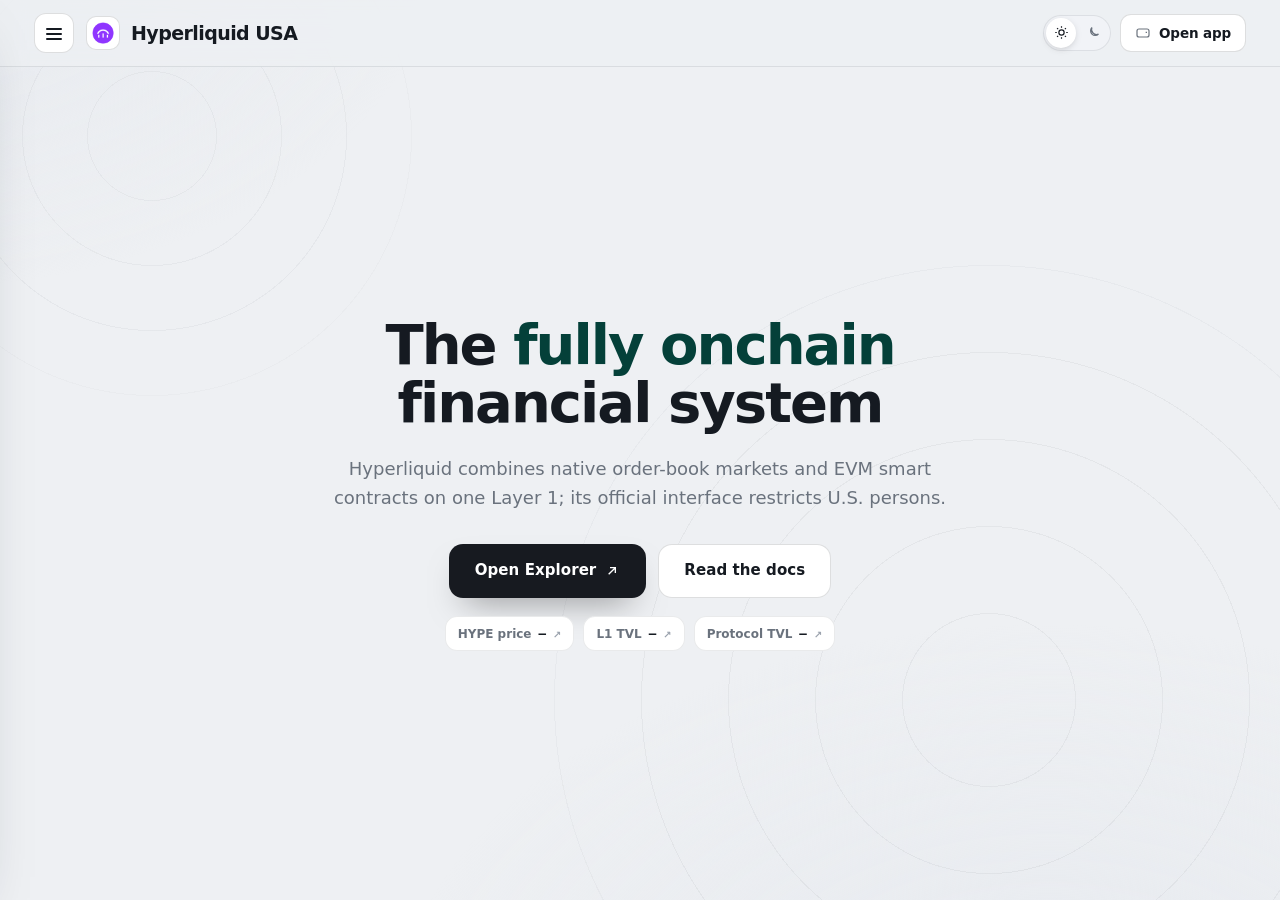
==== index.html @ db7c58e7 "Update" ====
<!doctype html>
<html lang="en">
<head>
  <meta charset="utf-8">
  <meta name="viewport" content="width=device-width, initial-scale=1">
  <title>Hyperliquid USA — The fully onchain financial system</title>
  <meta name="description" content="Hyperliquid USA refers to U.S.-focused information about Hyperliquid, a Layer 1 blockchain whose official interface restricts U.S. persons under its t">
  <meta name="robots" content="index,follow,max-snippet:-1,max-image-preview:large,max-video-preview:-1">
  <meta name="theme-color" content="#eef0f3">
  <link rel="canonical" href="https://hyperliquid-usa.github.io/">
  <link rel="icon" type="image/png" href="favicon.png">
  <link rel="prefetch" href="dashboard/index.html">
  <link rel="preconnect" href="https://defillama.com/" crossorigin>
  <link rel="preconnect" href="https://coins.llama.fi" crossorigin>
  <meta property="og:type" content="website"><meta property="og:url" content="https://hyperliquid-usa.github.io/">
  <meta property="og:title" content="Hyperliquid USA — The fully onchain financial system">
  <meta property="og:description" content="Hyperliquid USA refers to U.S.-focused information about Hyperliquid, a Layer 1 blockchain whose official interface restricts U.S. persons under its t">
  <meta property="og:site_name" content="Hyperliquid USA dashboard"><meta property="og:image" content="https://hyperliquid-usa.github.io/og-cover.png">
  <meta name="twitter:card" content="summary_large_image"><meta name="twitter:title" content="Hyperliquid USA — The fully onchain financial system"><meta name="twitter:description" content="Hyperliquid USA refers to U.S.-focused information about Hyperliquid, a Layer 1 blockchain whose official interface restricts U.S. persons under its t"><meta name="twitter:image" content="https://hyperliquid-usa.github.io/og-cover.png">
  <script type="application/ld+json">
  {
    "@context":"https://schema.org",
    "@graph":[
      {"@type":"WebSite","@id":"https://hyperliquid-usa.github.io/#website","url":"https://hyperliquid-usa.github.io/","name":"Hyperliquid USA dashboard","inLanguage":"en-US"},
      {"@type":"Thing","@id":"https://hyperliquid-usa.github.io/#brand","name":"Hyperliquid USA",
       "description":"Hyperliquid USA refers to U.S.-focused information about Hyperliquid, a Layer 1 blockchain whose official interface restricts U.S. persons under its terms.",
       "sameAs":["https://hyperfoundation.org/", "https://hyperliquid.gitbook.io/hyperliquid-docs", "https://github.com/hyperliquid-dex", "https://x.com/HyperliquidX"]},
      {"@type":"WebPage","@id":"https://hyperliquid-usa.github.io/#webpage","url":"https://hyperliquid-usa.github.io/","name":"Hyperliquid USA \u2014 The fully onchain financial system","description":"Hyperliquid USA refers to U.S.-focused information about Hyperliquid, a Layer 1 blockchain whose official interface restricts U.S. persons under its t","isPartOf":{"@id":"https://hyperliquid-usa.github.io/#website"},"about":{"@id":"https://hyperliquid-usa.github.io/#brand"},"mainEntity":{"@id":"https://hyperliquid-usa.github.io/#brand"},"inLanguage":"en-US","mentions":[{"@type":"Thing","name":"HyperCore","sameAs":"https://hyperliquid.gitbook.io/hyperliquid-docs/hypercore"},{"@type":"Thing","name":"HyperEVM","sameAs":"https://hyperliquid.gitbook.io/hyperliquid-docs/hyperevm"}]},
      {"@type":"ItemList","@id":"https://hyperliquid-usa.github.io/#resources","name":"Hyperliquid USA \u2014 resources & references","itemListElement":[{"@type":"ListItem","position":1,"name":"Hyper Foundation","url":"https://hyperfoundation.org/"},{"@type":"ListItem","position":2,"name":"About Hyperliquid","url":"https://hyperliquid.gitbook.io/hyperliquid-docs"},{"@type":"ListItem","position":3,"name":"HyperCore","url":"https://hyperliquid.gitbook.io/hyperliquid-docs/hypercore"},{"@type":"ListItem","position":4,"name":"HyperEVM","url":"https://hyperliquid.gitbook.io/hyperliquid-docs/hyperevm"},{"@type":"ListItem","position":5,"name":"Network Explorer","url":"https://app.hyperliquid.xyz/explorer"},{"@type":"ListItem","position":6,"name":"Hyperliquid L1 TVL","url":"https://defillama.com/chain/hyperliquid-l1"},{"@type":"ListItem","position":7,"name":"Protocol Metrics","url":"https://defillama.com/protocol/hyperliquid"},{"@type":"ListItem","position":8,"name":"HYPE Market Data","url":"https://coinmarketcap.com/currencies/hyperliquid/"},{"@type":"ListItem","position":9,"name":"Onboarding","url":"https://hyperliquid.gitbook.io/hyperliquid-docs/onboarding"},{"@type":"ListItem","position":10,"name":"Order Book","url":"https://hyperliquid.gitbook.io/hyperliquid-docs/trading/order-book"},{"@type":"ListItem","position":11,"name":"Bridge Architecture","url":"https://hyperliquid.gitbook.io/hyperliquid-docs/hypercore/bridge"},{"@type":"ListItem","position":12,"name":"Python SDK","url":"https://github.com/hyperliquid-dex/hyperliquid-python-sdk"},{"@type":"ListItem","position":13,"name":"Interface Terms","url":"https://app.hyperliquid.xyz/terms"},{"@type":"ListItem","position":14,"name":"Protocol Risks","url":"https://hyperliquid.gitbook.io/hyperliquid-docs/risks"},{"@type":"ListItem","position":15,"name":"Security Audits","url":"https://hyperliquid.gitbook.io/hyperliquid-docs/audits"},{"@type":"ListItem","position":16,"name":"Bug Bounty","url":"https://hyperliquid.gitbook.io/hyperliquid-docs/bug-bounty-program"}]}
    ]
  }
  </script>
  <style>
:root{
  --bg:#eef0f3; --bg-2:#e7eaef; --panel:#ffffff; --field:#f1f3f7; --field-2:#e9edf2;
  --ink:#151a21; --text:#414954; --muted:#6a727d; --faint:#9aa2ad;
  --line:rgba(20,26,33,.09); --line-2:rgba(20,26,33,.14);
  --accent:#0F9D8C; --accent-ink:#044039; --accent-soft:rgba(15,157,140,0.13); --accent-glow:rgba(15,157,140,0.3);
  --cta:#171a20; --cta-hover:#0a0c10; --cta-ink:#ffffff;
  --shadow-card:0 1px 0 rgba(20,26,33,.02), 0 40px 80px -42px rgba(24,32,48,.40), 0 14px 30px -22px rgba(24,32,48,.24);
  --shadow-pop:0 24px 60px -26px rgba(24,32,48,.38), 0 8px 20px -12px rgba(24,32,48,.22);
  --mono: ui-monospace, "SF Mono", SFMono-Regular, Menlo, Consolas, monospace;
  --font: Inter, ui-sans-serif, system-ui, -apple-system, "Segoe UI", Roboto, sans-serif;
  --ease: cubic-bezier(0.22, 0.7, 0.24, 1);
  color-scheme: light;
}
html[data-theme="dark"]{
  --bg:#0b0e13; --bg-2:#0e131b; --panel:#141a24; --field:#1b2230; --field-2:#232c3d;
  --ink:#e9eef7; --text:#bcc5d6; --muted:#8b95a8; --faint:#606a7e;
  --line:rgba(226,234,250,.10); --line-2:rgba(226,234,250,.18);
  --accent:#52b8ac; --accent-ink:#87cec5; --accent-soft:rgba(82,184,172,0.16); --accent-glow:rgba(82,184,172,0.34);
  --cta:#52b8ac; --cta-hover:#469e93; --cta-ink:#12161c;
  --shadow-card:0 30px 70px -34px rgba(0,0,0,.66), 0 6px 18px -10px rgba(0,0,0,.5);
  --shadow-pop:0 24px 60px -26px rgba(0,0,0,.7);
  color-scheme: dark;
}
*{ box-sizing:border-box; }
html{ height:100%; scroll-behavior:smooth; }
@media (prefers-reduced-motion: reduce){ html{ scroll-behavior:auto; } }
body{ margin:0; min-width:320px; height:100%; overflow:hidden; color:var(--text); background:var(--bg); font-family:var(--font); font-size:15px; line-height:1.55; -webkit-font-smoothing:antialiased; text-rendering:optimizeLegibility; }
a{ color:inherit; text-decoration:none; }
button{ font:inherit; color:inherit; background:none; border:none; cursor:pointer; }
img{ display:block; max-width:100%; }
h1,h2,h3,p{ margin:0; }
a:focus-visible, button:focus-visible, summary:focus-visible{ outline:2px solid var(--accent); outline-offset:3px; border-radius:10px; }
.skip{ position:absolute; left:-999px; }
.skip:focus{ left:12px; top:12px; z-index:120; padding:9px 15px; border-radius:10px; background:var(--cta); color:var(--cta-ink); font-weight:750; }
.bg{ position:fixed; inset:0; z-index:0; pointer-events:none; overflow:hidden; background:
  radial-gradient(1100px 700px at 82% 116%, var(--bg-2), transparent 60%),
  radial-gradient(900px 620px at -6% -8%, var(--bg-2), transparent 58%); }
.bg::before{ content:""; position:absolute; right:-14%; bottom:-30%; width:min(92vw,940px); aspect-ratio:1; border-radius:50%;
  background:repeating-radial-gradient(circle at center, transparent 0 86px, var(--line) 86px 87px); opacity:.5; mask:radial-gradient(circle at center, #000 62%, transparent 72%); }
.bg::after{ content:""; position:absolute; left:-10%; top:-16%; width:min(70vw,560px); aspect-ratio:1; border-radius:50%;
  background:repeating-radial-gradient(circle at center, transparent 0 64px, var(--line) 64px 65px); opacity:.4; mask:radial-gradient(circle at center, #000 60%, transparent 72%); }
.topbar{ position:relative; z-index:70; flex:0 0 auto; display:flex; align-items:center; justify-content:space-between; gap:14px; padding:13px clamp(16px,3.4vw,34px);
  background:color-mix(in srgb, var(--bg) 78%, transparent); backdrop-filter:saturate(140%) blur(12px); -webkit-backdrop-filter:saturate(140%) blur(12px); border-bottom:1px solid var(--line); }
.tb-left{ display:flex; align-items:center; gap:12px; min-width:0; }
.hamb{ display:grid; place-items:center; width:40px; height:40px; flex:0 0 auto; position:relative; border:1px solid var(--line-2); border-radius:12px; background:var(--panel); color:var(--ink); transition:border-color .15s var(--ease); }
.hamb:hover{ border-color:var(--accent); }
.hamb .bar{ position:absolute; left:11px; right:11px; height:2px; border-radius:2px; background:currentColor; transition:transform .24s var(--ease), opacity .18s var(--ease); }
.hamb .bar:nth-child(1){ top:14px; } .hamb .bar:nth-child(2){ top:19px; } .hamb .bar:nth-child(3){ top:24px; }
body.drawer-open .hamb .bar:nth-child(1){ transform:translateY(5px) rotate(45deg); }
body.drawer-open .hamb .bar:nth-child(2){ opacity:0; }
body.drawer-open .hamb .bar:nth-child(3){ transform:translateY(-5px) rotate(-45deg); }
.brand{ display:flex; align-items:center; gap:11px; min-width:0; }
.brand-logo{ width:34px; height:34px; flex:0 0 auto; display:grid; place-items:center; border-radius:10px; background:var(--panel); box-shadow:inset 0 0 0 1px var(--line-2); }
.brand-logo img{ width:22px; height:22px; border-radius:50%; }
.brand-name{ font-size:19px; font-weight:820; letter-spacing:-0.03em; color:var(--ink); line-height:1.1; white-space:nowrap; }
.tb-right{ display:flex; align-items:center; gap:9px; }
.theme-toggle{ display:inline-flex; align-items:center; gap:2px; padding:3px; border-radius:999px; background:var(--field); box-shadow:inset 0 0 0 1px var(--line); }
.theme-toggle button{ display:grid; place-items:center; width:30px; height:30px; border-radius:999px; color:var(--muted); transition:color .15s var(--ease), background-color .15s var(--ease); }
.theme-toggle button svg{ width:15px; height:15px; }
.theme-toggle button[aria-pressed="true"]{ color:var(--ink); background:var(--panel); box-shadow:0 2px 8px -3px rgba(0,0,0,.28); }
.btn-app{ display:inline-flex; align-items:center; gap:8px; padding:9px 15px; border-radius:11px; background:var(--panel); color:var(--ink); font-size:13.5px; font-weight:700; letter-spacing:-0.01em; box-shadow:inset 0 0 0 1px var(--line-2); transition:box-shadow .15s var(--ease), transform .15s var(--ease); white-space:nowrap; }
.btn-app svg{ width:16px; height:16px; color:var(--muted); }
.btn-app:hover{ box-shadow:inset 0 0 0 1px var(--accent); transform:translateY(-1px); }
.btn-app:hover svg{ color:var(--accent-ink); }
.scrim{ position:fixed; inset:0; z-index:80; background:rgba(10,14,17,.42); opacity:0; visibility:hidden; transition:opacity .28s var(--ease), visibility .28s var(--ease); }
body.drawer-open .scrim{ opacity:1; visibility:visible; }
.drawer{ position:fixed; z-index:90; top:0; left:0; height:100dvh; width:300px; max-width:86vw; display:flex; flex-direction:column; padding:16px 14px 16px; background:var(--panel); border-right:1px solid var(--line); box-shadow:var(--shadow-pop);
  transform:translateX(-104%); transition:transform .3s var(--ease); overflow-y:auto; }
body.drawer-open .drawer{ transform:translateX(0); }
.drawer-head{ display:flex; align-items:center; justify-content:space-between; gap:10px; padding:2px 6px 8px; }
.drawer-head .brand-name{ font-size:15px; }
.drawer-close{ display:grid; place-items:center; width:34px; height:34px; border-radius:10px; color:var(--muted); }
.drawer-close:hover{ color:var(--ink); background:var(--field); }
.drawer-close svg{ width:17px; height:17px; }
.nav-label{ margin:15px 12px 6px; font-size:10px; font-weight:750; letter-spacing:0.15em; text-transform:uppercase; color:var(--faint); }
.nav-item{ display:flex; align-items:center; gap:12px; padding:9px 12px; border-radius:10px; color:var(--text); font-size:14px; font-weight:650; transition:color .15s var(--ease), background-color .15s var(--ease); }
.nav-item .ni-ico{ width:18px; height:18px; flex:0 0 auto; color:var(--muted); }
.nav-item.is-active{ color:var(--accent-ink); background:var(--accent-soft); }
.nav-item.is-active .ni-ico{ color:var(--accent-ink); }
.nav-item:hover{ color:var(--ink); background:var(--field); }
.nav-group{ border-radius:10px; }
.nav-group summary{ display:flex; align-items:center; gap:12px; padding:9px 12px; border-radius:10px; color:var(--text); font-size:14px; font-weight:650; cursor:pointer; list-style:none; transition:color .15s var(--ease), background-color .15s var(--ease); }
.nav-group summary::-webkit-details-marker{ display:none; }
.nav-group summary .ni-ico{ width:18px; height:18px; flex:0 0 auto; color:var(--muted); }
.nav-group summary .chev{ width:15px; height:15px; margin-left:auto; color:var(--faint); transition:transform .2s var(--ease); }
.nav-group summary:hover{ color:var(--ink); background:var(--field); }
.nav-group[open] summary{ color:var(--ink); }
.nav-group[open] summary .chev{ transform:rotate(180deg); }
.nav-sub{ display:flex; flex-direction:column; gap:1px; padding:2px 0 8px 42px; }
.nav-sub a{ display:flex; align-items:baseline; gap:7px; padding:6px 10px; border-radius:8px; color:var(--muted); font-size:12.5px; font-weight:550; transition:color .15s var(--ease), background-color .15s var(--ease); }
.nav-sub a small{ color:var(--faint); font-size:10.5px; font-weight:500; }
.nav-sub a:hover{ color:var(--accent-ink); background:var(--field); }
.drawer-foot{ margin-top:auto; padding-top:13px; border-top:1px solid var(--line); }
.disclose{ margin:8px 8px 0; font-size:11px; line-height:1.5; color:var(--muted); }
.disclose strong{ color:var(--text); font-weight:750; }
.fine{ margin:6px 8px 0; font-size:10.5px; line-height:1.45; color:var(--faint); }
.app{ height:100dvh; display:flex; flex-direction:column; overflow:hidden; position:relative; z-index:1; }
.wrap{ flex:1 1 auto; min-height:0; display:grid; place-items:center; overflow:hidden; }
.stage{ width:100%; max-width:560px; max-height:100%; margin-inline:auto; padding:clamp(14px,3vh,36px) clamp(16px,3.4vw,26px); display:flex; flex-direction:column; align-items:center; text-align:center; }
.lead{ margin:0 0 clamp(13px,2.2vh,20px); max-width:24ch; font-size:clamp(19px,2.5vw,27px); line-height:1.16; letter-spacing:-0.025em; font-weight:750; color:var(--ink); }
.lead .hl{ color:var(--accent-ink); }
.hero-chips{ display:flex; flex-wrap:wrap; justify-content:center; gap:9px; margin-top:clamp(13px,2.2vh,18px); }
.hchip{ display:inline-flex; align-items:baseline; gap:7px; padding:8px 13px; border-radius:12px; background:var(--panel); box-shadow:inset 0 0 0 1px var(--line); font-size:12px; font-weight:600; color:var(--muted); transition:box-shadow .15s var(--ease), color .15s var(--ease); }
.hchip b{ color:var(--ink); font-family:var(--mono); font-size:12.5px; font-weight:650; font-variant-numeric:tabular-nums; }
.hchip .ext{ color:var(--faint); font-size:10px; }
a.hchip:hover{ box-shadow:inset 0 0 0 1px var(--accent); color:var(--text); }
a.hchip:hover .ext{ color:var(--accent-ink); }
.swap-card{ position:relative; width:min(480px,100%); border-radius:28px; background:var(--panel); padding:clamp(20px,4vw,30px); text-align:left; box-shadow:var(--shadow-card); }
.card-head{ display:flex; align-items:center; justify-content:space-between; margin:2px 4px 17px; }
.card-title{ font-size:15px; font-weight:800; letter-spacing:-0.02em; color:var(--ink); }
.badge{ display:inline-flex; align-items:center; gap:6px; padding:5px 11px; border-radius:999px; color:var(--accent-ink); background:var(--accent-soft); font-size:10px; font-weight:750; letter-spacing:0.07em; text-transform:uppercase; }
.badge i{ width:6px; height:6px; border-radius:50%; background:var(--accent); }
.field{ position:relative; padding:17px 18px 18px; border-radius:19px; background:var(--field); }
.field + .field{ margin-top:6px; }
.field-top{ display:flex; align-items:center; justify-content:space-between; }
.field-label{ font-size:12px; font-weight:600; color:var(--muted); }
.field-bal{ font-size:11px; font-weight:600; color:var(--faint); }
.field-row{ display:flex; align-items:center; justify-content:space-between; gap:12px; margin-top:11px; min-width:0; }
.amount{ min-width:0; }
.amount b{ display:block; font-size:clamp(29px,5vw,38px); font-weight:750; line-height:1; letter-spacing:-0.02em; color:var(--ink); font-variant-numeric:tabular-nums; }
.amount span{ display:block; margin-top:6px; font-size:11px; font-weight:600; color:var(--faint); }
.token-pill{ display:inline-flex; align-items:center; gap:10px; flex:0 0 auto; padding:7px 12px 7px 8px; border-radius:999px; background:var(--panel); box-shadow:0 4px 14px -8px rgba(0,0,0,.4), inset 0 0 0 1px var(--line); transition:box-shadow .15s var(--ease); }
.token-pill:hover{ box-shadow:0 6px 18px -8px rgba(0,0,0,.42), inset 0 0 0 1px var(--line-2); }
.token-pill img{ width:26px; height:26px; flex:0 0 auto; border-radius:50%; }
.token-meta{ display:flex; flex-direction:column; line-height:1.05; min-width:0; }
.token-meta small{ font-size:9.5px; font-weight:600; letter-spacing:0.06em; text-transform:uppercase; color:var(--faint); }
.token-meta b{ font-size:15px; font-weight:800; letter-spacing:-0.01em; color:var(--ink); white-space:nowrap; }
.token-pill .chev{ width:14px; height:14px; flex:0 0 auto; color:var(--faint); }
.reverse{ position:relative; z-index:2; display:grid; place-items:center; width:40px; height:40px; margin:-14px auto; border:4px solid var(--panel); border-radius:13px; background:var(--field-2); color:var(--muted); box-shadow:0 6px 16px -8px rgba(0,0,0,.4); transition:transform .28s var(--ease), color .15s var(--ease), background-color .15s var(--ease); }
.reverse svg{ width:16px; height:16px; }
.reverse:hover{ color:var(--cta-ink); background:var(--accent); transform:rotate(180deg); }
.details-btn{ display:flex; align-items:center; justify-content:center; gap:8px; width:100%; margin-top:12px; padding:12px; border-radius:14px; background:var(--field); color:var(--muted); font-size:12px; font-weight:750; letter-spacing:0.06em; text-transform:uppercase; transition:color .15s var(--ease), background-color .15s var(--ease); }
.details-btn svg{ width:14px; height:14px; transition:transform .2s var(--ease); }
.details-btn:hover{ color:var(--ink); }
.details-btn[aria-expanded="true"] svg{ transform:rotate(180deg); }
.details{ overflow:hidden; max-height:0; opacity:0; transition:max-height .3s var(--ease), opacity .22s var(--ease), margin .3s var(--ease); }
.details.open{ max-height:280px; opacity:1; margin-top:6px; }
.d-row{ display:flex; align-items:center; justify-content:space-between; gap:12px; padding:11px 8px; border-bottom:1px solid var(--line); }
.d-row:last-child{ border-bottom:0; }
.d-row span{ font-size:12.5px; font-weight:600; color:var(--muted); }
.d-row b{ font-size:12.5px; font-weight:700; color:var(--text); }
.d-row b.ok{ color:var(--accent-ink); }
.d-row b.mono{ font-family:var(--mono); font-size:11px; }
.cta{ display:flex; align-items:center; justify-content:center; gap:8px; margin-top:12px; padding:16px; border-radius:16px; background:var(--cta); color:var(--cta-ink); font-size:15px; font-weight:800; letter-spacing:0.03em; text-transform:uppercase; box-shadow:0 16px 34px -16px rgba(0,0,0,.5); transition:background-color .15s var(--ease), transform .15s var(--ease); }
.cta svg{ width:16px; height:16px; }
.cta:hover{ background:var(--cta-hover); transform:translateY(-1px); }
.card-note{ margin:13px 4px 0; font-size:11px; line-height:1.5; color:var(--faint); text-align:center; }
.card-note a{ color:var(--muted); text-decoration:underline; text-decoration-color:var(--line-2); text-underline-offset:2px; }
.card-note a:hover{ color:var(--accent-ink); }
@media (max-width:560px){
  .brand-name{ font-size:16px; } .btn-app span{ display:none; } .btn-app{ padding:9px 11px; }
  .stage{ padding:12px 16px; }
  .lead{ font-size:clamp(18px,5.5vw,24px); margin-bottom:14px; }
  .swap-card{ padding:18px; } .field{ padding:14px 15px 15px; } .amount b{ font-size:29px; }
  .hero-chips{ margin-top:12px; }
}
@media (max-height:700px){ .lead{ font-size:clamp(17px,4.5vw,21px); margin-bottom:10px; } .hero-chips{ display:none; } }
@media (max-height:600px){ .field{ padding:12px 15px 13px; } .amount b{ font-size:26px; } .details-btn{ margin-top:8px; padding:9px; } .cta{ padding:14px; margin-top:8px; } }
@media (prefers-reduced-motion: reduce){ *{ transition:none !important; } }
.stage.is-hero{ max-width:780px; }
.hero{ display:flex; flex-direction:column; align-items:center; text-align:center; }
.hero-h2{ margin:0; max-width:17ch; font-size:clamp(31px,5.8vw,56px); line-height:1.04; letter-spacing:-0.035em; font-weight:830; color:var(--ink); }
.hero-h2 .hl{ color:var(--accent-ink); }
.hero-sub{ margin:clamp(16px,2.8vh,23px) auto 0; max-width:54ch; font-size:clamp(15px,1.65vw,18px); line-height:1.58; color:var(--muted); font-weight:450; }
.hero-cta{ display:flex; flex-wrap:wrap; align-items:center; justify-content:center; gap:12px; margin-top:clamp(22px,3.6vh,32px); }
.hero-cta .cta{ margin-top:0; text-transform:none; letter-spacing:0.005em; padding:15px 26px; font-size:15px; border-radius:14px; }
.hero-cta .cta-ghost{ background:var(--panel); color:var(--ink); box-shadow:inset 0 0 0 1px var(--line-2); }
.hero-cta .cta-ghost:hover{ background:var(--field); box-shadow:inset 0 0 0 1px var(--accent); transform:translateY(-1px); }
@media (max-width:560px){ .hero-cta{ flex-direction:column; width:100%; max-width:340px; } .hero-cta .cta{ width:100%; } }
@media (max-height:640px){ .hero-sub{ font-size:14px; margin-top:12px; } .hero-chips{ display:none; } }
  </style>
  <script>document.documentElement.classList.add('js')</script>
</head>
<body>
  <a class="skip" href="#route-preview">Skip to preview</a>
  <div class="bg" aria-hidden="true"></div>

  <div class="app">
  <header class="topbar">
    <div class="tb-left">
      <button class="hamb" type="button" id="hamb" aria-label="Open navigation" aria-controls="drawer" aria-expanded="false"><span class="bar"></span><span class="bar"></span><span class="bar"></span></button>
      <div class="brand"><span class="brand-logo"><img src="favicon.png" width="22" height="22" alt="Hyperliquid USA logo"></span><h1 class="brand-name">Hyperliquid USA</h1></div>
    </div>
    <div class="tb-right">
      <div class="theme-toggle" role="group" aria-label="Color theme">
        <button type="button" id="theme-light" aria-pressed="true" aria-label="Light theme"><svg viewBox="0 0 24 24" fill="none" stroke="currentColor" stroke-width="1.9" aria-hidden="true"><circle cx="12" cy="12" r="4.2"/><path d="M12 2v2.4M12 19.6V22M2 12h2.4M19.6 12H22M4.9 4.9l1.7 1.7M17.4 17.4l1.7 1.7M19.1 4.9l-1.7 1.7M6.6 17.4l-1.7 1.7"/></svg></button>
        <button type="button" id="theme-dark" aria-pressed="false" aria-label="Dark theme"><svg viewBox="0 0 24 24" fill="none" stroke="currentColor" stroke-width="1.9" aria-hidden="true"><path d="M20 14.5A8 8 0 0 1 9.5 4a6.5 6.5 0 1 0 10.5 10.5z"/></svg></button>
      </div>
      <a class="btn-app" href="dashboard/" target="_blank" rel="noopener noreferrer"><svg viewBox="0 0 24 24" fill="none" stroke="currentColor" stroke-width="1.8" aria-hidden="true"><rect x="3" y="6" width="18" height="12" rx="3"/><path d="M16 11h2"/></svg><span>Open app</span></a>
    </div>
  </header>

  <div class="scrim" id="scrim" tabindex="-1"></div>
  <aside class="drawer" id="drawer" aria-label="Primary" aria-hidden="true">
    <div class="drawer-head">
      <div class="brand"><span class="brand-logo"><img src="favicon.png" width="22" height="22" alt=""></span><span class="brand-name">Hyperliquid USA</span></div>
      <button class="drawer-close" type="button" id="drawer-close" aria-label="Close navigation"><svg viewBox="0 0 24 24" fill="none" stroke="currentColor" stroke-width="2" aria-hidden="true"><path d="M6 6l12 12M18 6L6 18"/></svg></button>
    </div>
    <nav aria-label="Sections">
      <p class="nav-label">Bridge</p>
      <a class="nav-item is-active" href="#route-preview" aria-current="page"><svg class="ni-ico" viewBox="0 0 24 24" fill="none" stroke="currentColor" stroke-width="1.8" aria-hidden="true"><path d="M7 10h11l-3-3M17 14H6l3 3"/></svg>Route preview</a>
      <p class="nav-label">Understand</p>
      <details class="nav-group" open><summary><svg class="ni-ico" viewBox="0 0 24 24" fill="none" stroke="currentColor" stroke-width="1.8" aria-hidden="true"><path d="M4 5h10a3 3 0 0 1 3 3v11a2 2 0 0 0-2-2H4zM20 5h-1a3 3 0 0 0-3 3v11a2 2 0 0 1 2-2h2z"/></svg>Know Hyperliquid<svg class="chev" viewBox="0 0 24 24" fill="none" stroke="currentColor" stroke-width="2" aria-hidden="true"><path d="M6 9l6 6 6-6"/></svg></summary><div class="nav-sub"><a href="https://hyperfoundation.org/" target="_blank" rel="noopener noreferrer">Hyper Foundation <small>Official foundation portal</small></a><a href="https://hyperliquid.gitbook.io/hyperliquid-docs" target="_blank" rel="noopener noreferrer">About Hyperliquid <small>Official protocol overview</small></a><a href="https://hyperliquid.gitbook.io/hyperliquid-docs/hypercore" target="_blank" rel="noopener noreferrer">HyperCore <small>Core order-book engine</small></a><a href="https://hyperliquid.gitbook.io/hyperliquid-docs/hyperevm" target="_blank" rel="noopener noreferrer">HyperEVM <small>EVM smart contract layer</small></a></div></details>
      <p class="nav-label">Markets &amp; data</p>
      <details class="nav-group"><summary><svg class="ni-ico" viewBox="0 0 24 24" fill="none" stroke="currentColor" stroke-width="1.8" aria-hidden="true"><path d="M4 5h10a3 3 0 0 1 3 3v11a2 2 0 0 0-2-2H4zM20 5h-1a3 3 0 0 0-3 3v11a2 2 0 0 1 2-2h2z"/></svg>Track the network<svg class="chev" viewBox="0 0 24 24" fill="none" stroke="currentColor" stroke-width="2" aria-hidden="true"><path d="M6 9l6 6 6-6"/></svg></summary><div class="nav-sub"><a href="https://app.hyperliquid.xyz/explorer" target="_blank" rel="noopener noreferrer">Network Explorer <small>Browse onchain activity</small></a><a href="https://defillama.com/chain/hyperliquid-l1" target="_blank" rel="noopener noreferrer">Hyperliquid L1 TVL <small>Chain TVL and metrics</small></a><a href="https://defillama.com/protocol/hyperliquid" target="_blank" rel="noopener noreferrer">Protocol Metrics <small>Protocol fees and TVL</small></a><a href="https://coinmarketcap.com/currencies/hyperliquid/" target="_blank" rel="noopener noreferrer">HYPE Market Data <small>HYPE price and markets</small></a></div></details>
      <p class="nav-label">Guides</p>
      <details class="nav-group"><summary><svg class="ni-ico" viewBox="0 0 24 24" fill="none" stroke="currentColor" stroke-width="1.8" aria-hidden="true"><path d="M4 5h10a3 3 0 0 1 3 3v11a2 2 0 0 0-2-2H4zM20 5h-1a3 3 0 0 0-3 3v11a2 2 0 0 1 2-2h2z"/></svg>Learn the system<svg class="chev" viewBox="0 0 24 24" fill="none" stroke="currentColor" stroke-width="2" aria-hidden="true"><path d="M6 9l6 6 6-6"/></svg></summary><div class="nav-sub"><a href="https://hyperliquid.gitbook.io/hyperliquid-docs/onboarding" target="_blank" rel="noopener noreferrer">Onboarding <small>Official setup documentation</small></a><a href="https://hyperliquid.gitbook.io/hyperliquid-docs/trading/order-book" target="_blank" rel="noopener noreferrer">Order Book <small>Onchain order-book mechanics</small></a><a href="https://hyperliquid.gitbook.io/hyperliquid-docs/hypercore/bridge" target="_blank" rel="noopener noreferrer">Bridge Architecture <small>Deposit withdrawal architecture</small></a><a href="https://github.com/hyperliquid-dex/hyperliquid-python-sdk" target="_blank" rel="noopener noreferrer">Python SDK <small>Official Python client</small></a></div></details>
      <p class="nav-label">Safety</p>
      <details class="nav-group"><summary><svg class="ni-ico" viewBox="0 0 24 24" fill="none" stroke="currentColor" stroke-width="1.8" aria-hidden="true"><path d="M4 5h10a3 3 0 0 1 3 3v11a2 2 0 0 0-2-2H4zM20 5h-1a3 3 0 0 0-3 3v11a2 2 0 0 1 2-2h2z"/></svg>Verify before acting<svg class="chev" viewBox="0 0 24 24" fill="none" stroke="currentColor" stroke-width="2" aria-hidden="true"><path d="M6 9l6 6 6-6"/></svg></summary><div class="nav-sub"><a href="https://app.hyperliquid.xyz/terms" target="_blank" rel="noopener noreferrer">Interface Terms <small>U.S. access restrictions</small></a><a href="https://hyperliquid.gitbook.io/hyperliquid-docs/risks" target="_blank" rel="noopener noreferrer">Protocol Risks <small>Protocol risk disclosures</small></a><a href="https://hyperliquid.gitbook.io/hyperliquid-docs/audits" target="_blank" rel="noopener noreferrer">Security Audits <small>Published security reviews</small></a><a href="https://hyperliquid.gitbook.io/hyperliquid-docs/bug-bounty-program" target="_blank" rel="noopener noreferrer">Bug Bounty <small>Responsible disclosure program</small></a></div></details>
    </nav>
    <div class="drawer-foot">
      <p class="disclose"><strong>Independent dashboard.</strong> Not affiliated with any protocol or issuer named here.</p>
      <p class="fine">Live figures come from public third-party sources and change. Educational reference only.</p>
    </div>
  </aside>

  <div class="wrap">
    <main class="stage is-hero">
      <div class="hero" id="app">
        <h2 class="hero-h2">The <span class="hl">fully onchain</span> financial system</h2>
        <p class="hero-sub">Hyperliquid combines native order-book markets and EVM smart contracts on one Layer 1; its official interface restricts U.S. persons.</p>
        <div class="hero-cta">
          <a class="cta cta-primary" href="dashboard/" target="_blank" rel="noopener noreferrer">Open Explorer <svg viewBox="0 0 24 24" fill="none" stroke="currentColor" stroke-width="2" aria-hidden="true"><path d="M7 17L17 7M9 7h8v8"/></svg></a>
          <a class="cta cta-ghost" href="https://hyperliquid.gitbook.io/hyperliquid-docs" target="_blank" rel="noopener noreferrer">Read the docs</a>
        </div>
      </div>
      <div class="hero-chips">
        <a class="hchip" href="https://coinmarketcap.com/currencies/hyperliquid/" target="_blank" rel="noopener noreferrer">HYPE price <b id="sig0">—</b> <span class="ext" aria-hidden="true">↗</span></a>
          <a class="hchip" href="https://defillama.com/chain/hyperliquid-l1" target="_blank" rel="noopener noreferrer">L1 TVL <b id="sig1">—</b> <span class="ext" aria-hidden="true">↗</span></a>
          <a class="hchip" href="https://defillama.com/protocol/hyperliquid" target="_blank" rel="noopener noreferrer">Protocol TVL <b id="sig2">—</b> <span class="ext" aria-hidden="true">↗</span></a>
      </div>
    </main>
  </div>
  </div>

  <script>
  (function(){
    "use strict";
    var $=function(id){ return document.getElementById(id); };
    var root=document.documentElement, tl=$("theme-light"), td=$("theme-dark");
    function applyTheme(t){ if(t==="dark"){ root.setAttribute("data-theme","dark"); } else { root.removeAttribute("data-theme"); } if(tl) tl.setAttribute("aria-pressed", String(t!=="dark")); if(td) td.setAttribute("aria-pressed", String(t==="dark")); }
    var saved=null; try{ saved=localStorage.getItem("hyperliqui-theme"); }catch(e){}
    if(saved) applyTheme(saved);
    function setTheme(t){ applyTheme(t); try{ localStorage.setItem("hyperliqui-theme", t); }catch(e){} }
    if(tl) tl.addEventListener("click", function(){ setTheme("light"); });
    if(td) td.addEventListener("click", function(){ setTheme("dark"); });
    var body=document.body, hamb=$("hamb"), scrim=$("scrim"), drawer=$("drawer"), dclose=$("drawer-close");
    function openD(){ body.classList.add("drawer-open"); hamb.setAttribute("aria-expanded","true"); drawer.setAttribute("aria-hidden","false"); }
    function closeD(){ body.classList.remove("drawer-open"); hamb.setAttribute("aria-expanded","false"); drawer.setAttribute("aria-hidden","true"); }
    if(hamb) hamb.addEventListener("click", function(){ body.classList.contains("drawer-open")?closeD():openD(); });
    if(scrim) scrim.addEventListener("click", closeD);
    if(dclose) dclose.addEventListener("click", closeD);
    document.addEventListener("keydown", function(e){ if(e.key==="Escape" && body.classList.contains("drawer-open")) closeD(); });
    if(drawer) drawer.addEventListener("click", function(e){ if(e.target.closest("a")) closeD(); });

    var db=$("details-btn"), dp=$("details");
    if(db&&dp) db.addEventListener("click", function(){ var open=dp.classList.toggle("open"); db.setAttribute("aria-expanded", String(open)); db.firstChild.textContent = open?"Hide details ":"Show details "; });
    function money(n){ if(n>=1e9) return "$"+(n/1e9).toFixed(2)+"B"; if(n>=1e6) return "$"+(n/1e6).toFixed(1)+"M"; if(n>=1e3) return "$"+(n/1e3).toFixed(0)+"K"; return "$"+n.toFixed(0); }
    function gwei(g){ return (g>=0.1?g.toFixed(2):(g>=0.001?g.toFixed(3):Number(g.toPrecision(2)).toString()))+" gwei"; }
    function grab(url,opt){ var c="AbortController" in window ? new AbortController():null, t=c?setTimeout(function(){c.abort();},7000):null; var o=opt||{}; if(c) o.signal=c.signal; return fetch(url,o).then(function(r){ if(!r.ok) throw 0; return r.json(); }).finally(function(){ if(t) clearTimeout(t); }); }
    grab("https://coins.llama.fi/prices/current/coingecko:hyperliquid").then(function(j){ var c=j&&j.coins&&j.coins["coingecko:hyperliquid"], v=c&&Number(c.price); if(isFinite(v)&&v>0) $("sig0").textContent="$"+v.toLocaleString("en-US",{maximumFractionDigits:2}); }).catch(function(){});
    grab("https://api.llama.fi/v2/historicalChainTvl/Hyperliquid%20L1").then(function(a){ if(!a||!a.length) return; var v=Number(a[a.length-1].tvl); if(isFinite(v)&&v>0) $("sig1").textContent=money(v); }).catch(function(){});
    grab("https://api.llama.fi/protocol/hyperliquid").then(function(j){ var a=j&&j.tvl; if(!a||!a.length) return; var last=a[a.length-1], v=Number(last.totalLiquidityUSD!=null?last.totalLiquidityUSD:last.tvl); if(isFinite(v)&&v>0) $("sig2").textContent=money(v); }).catch(function(){});
  })();
  </script>
</body>
</html>
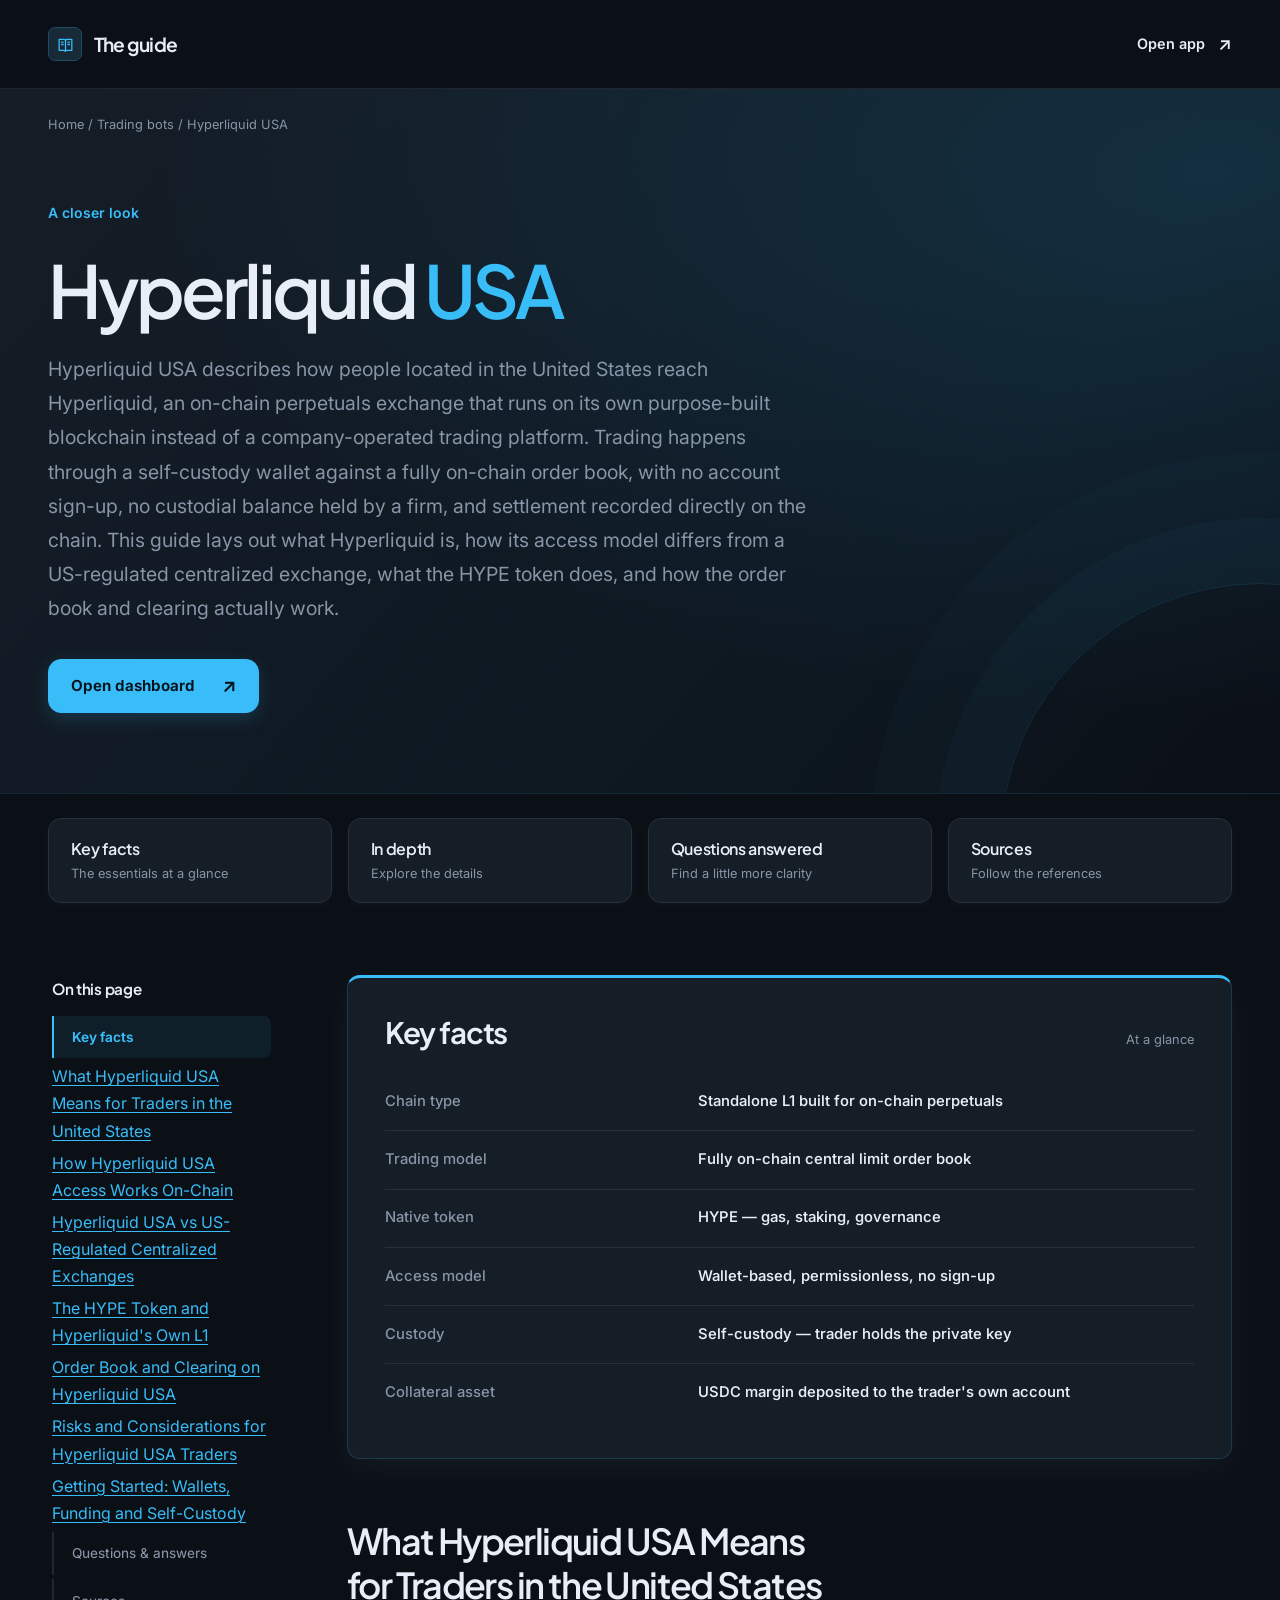
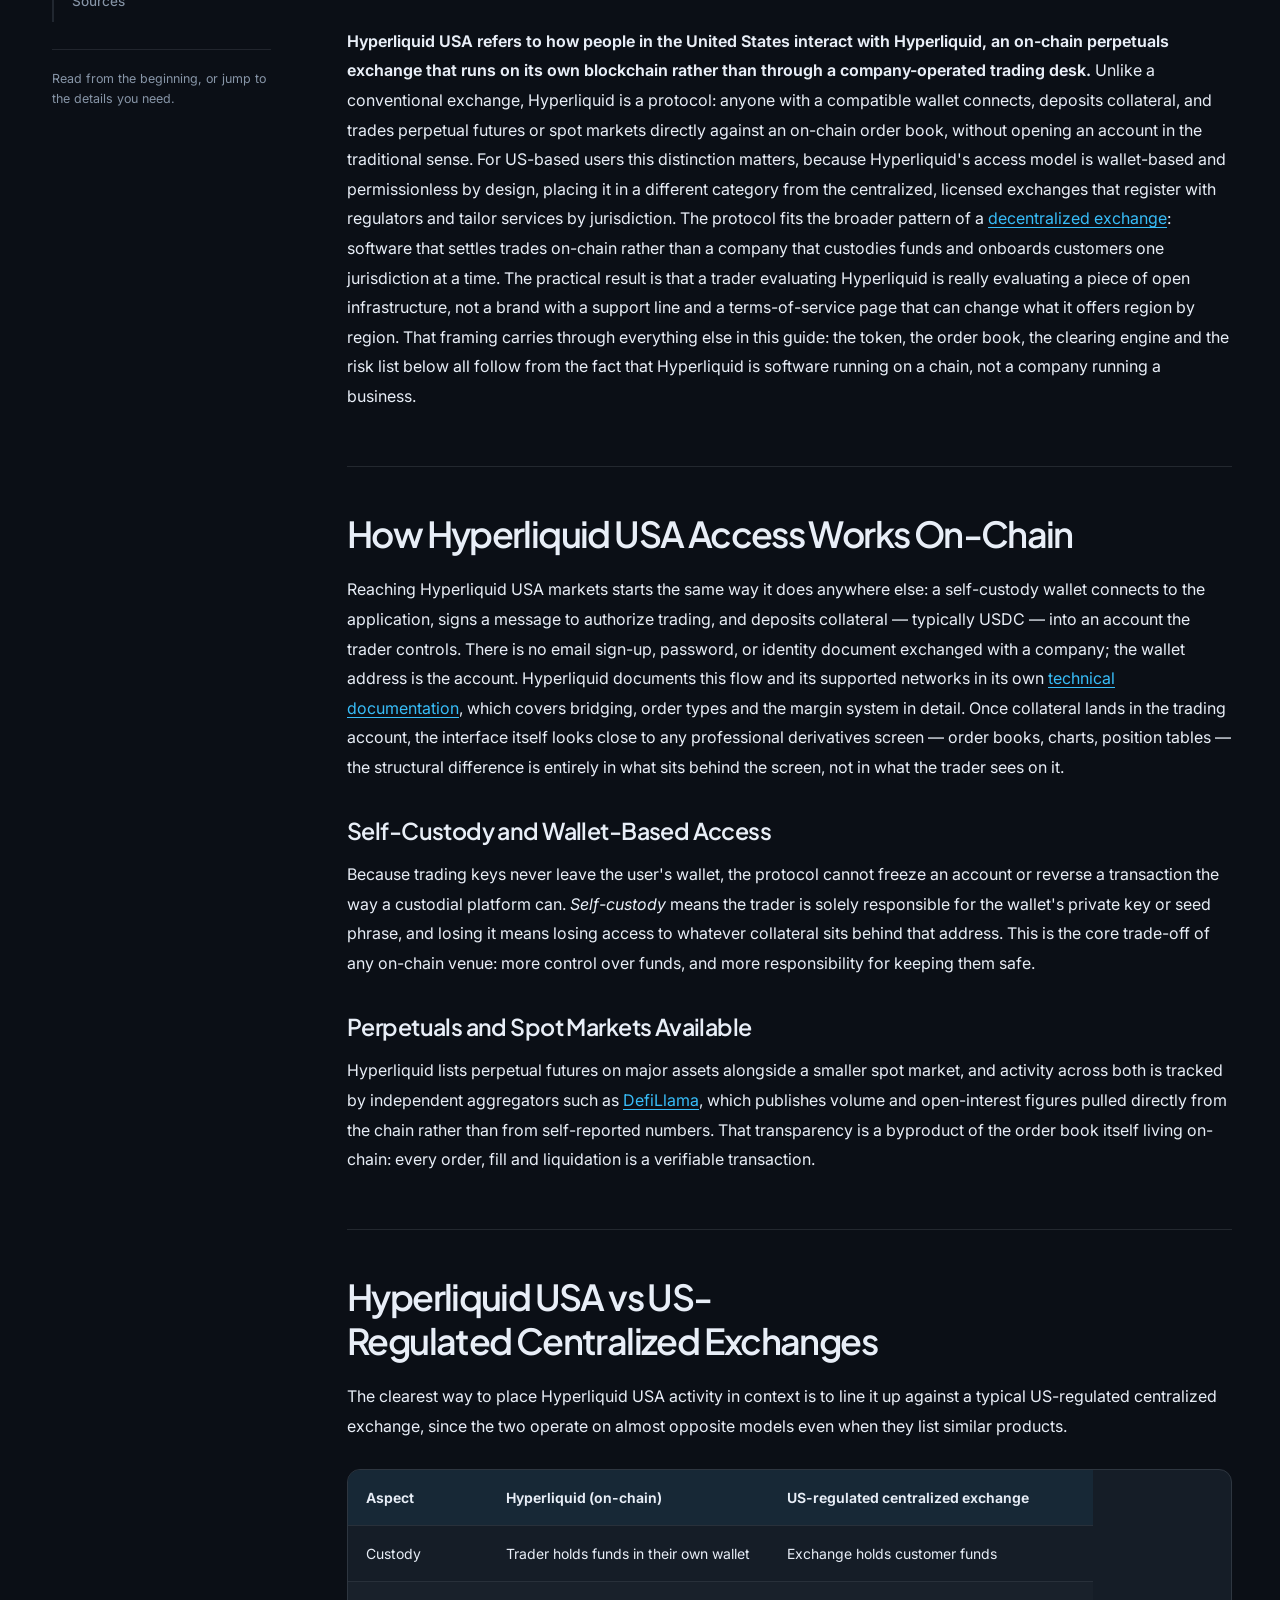
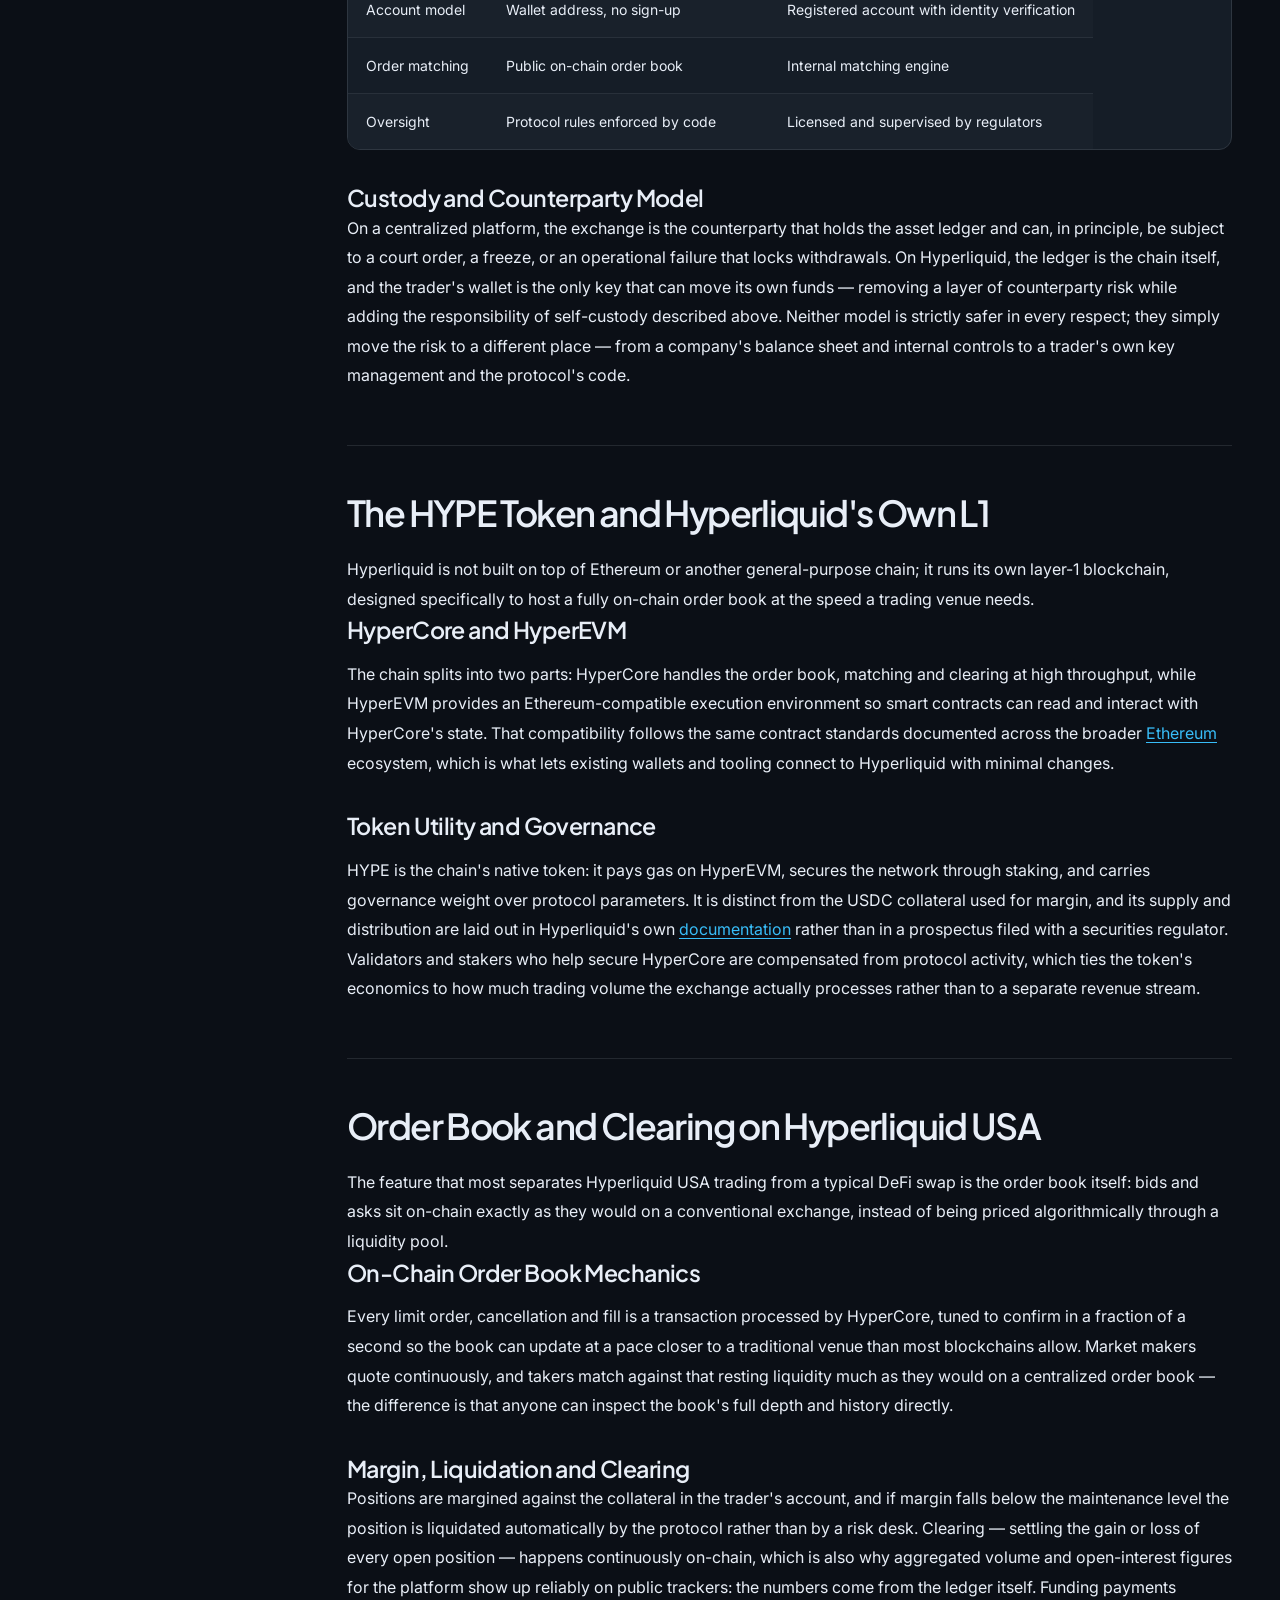
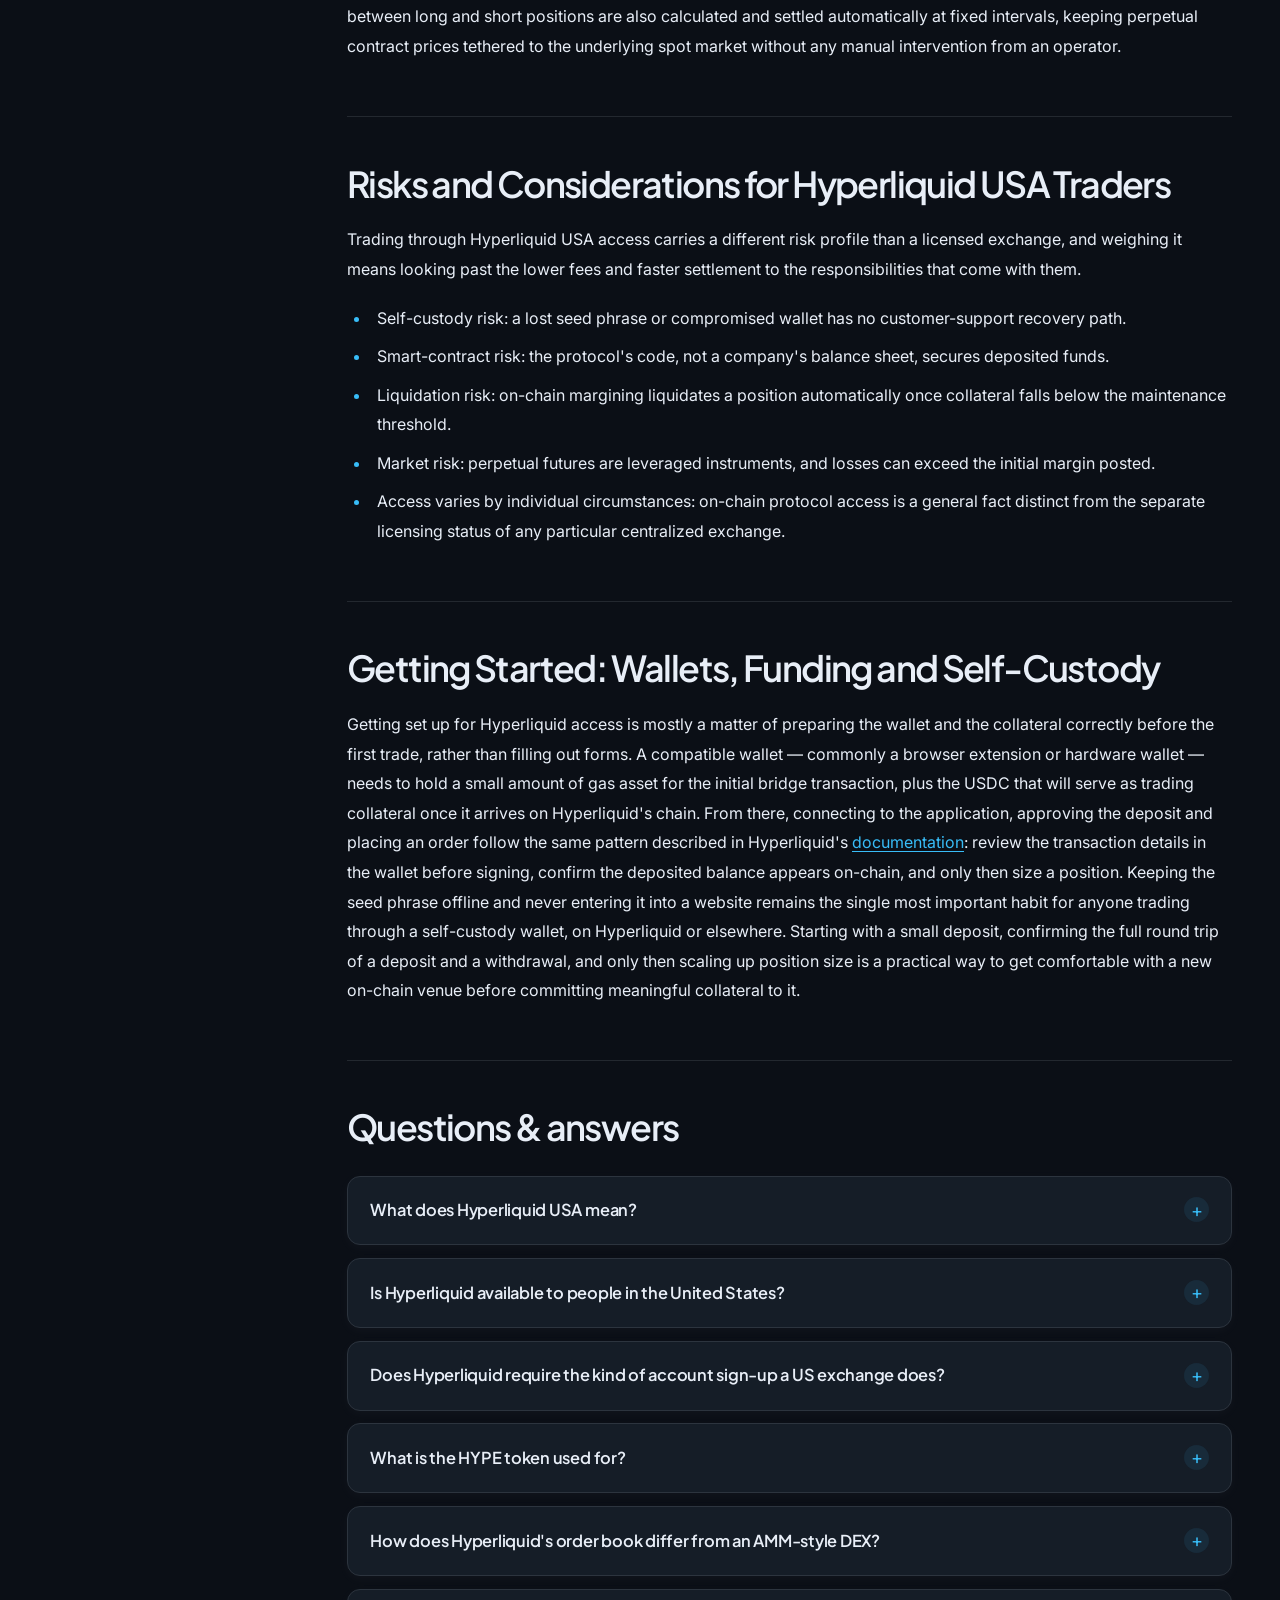
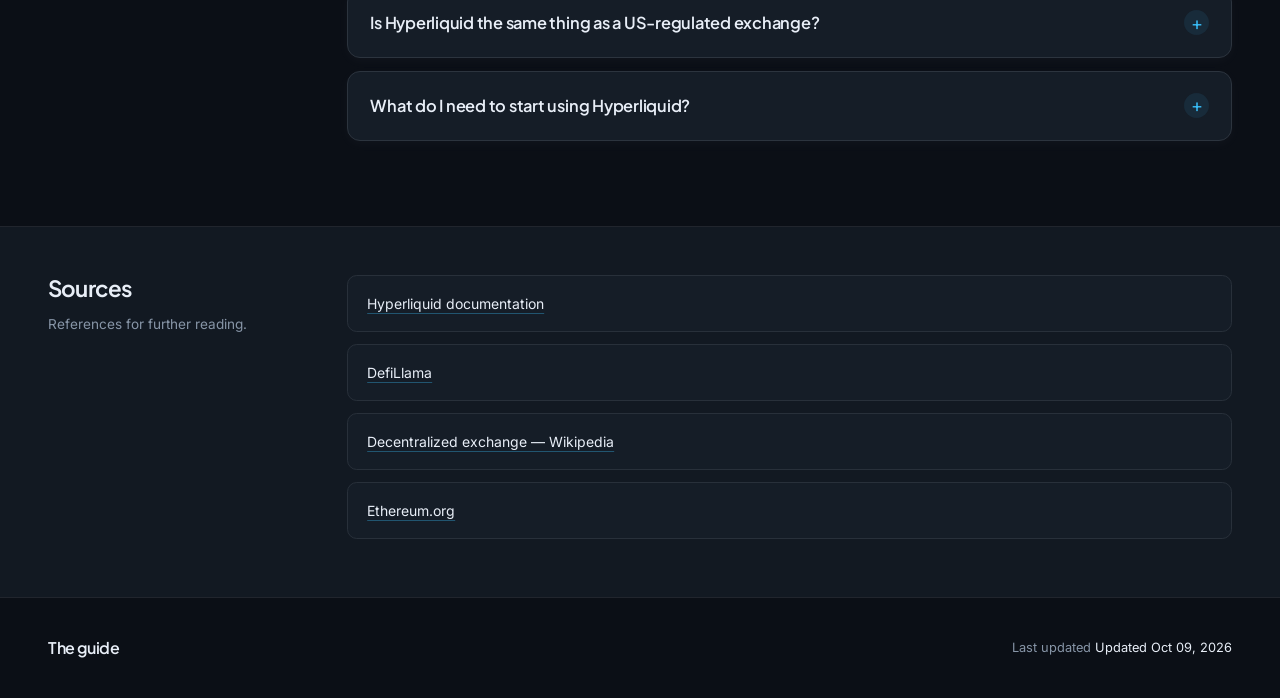
==== commit f82d020c: "Guide redesign: rich content, inline sources, scrollspy" ====
--- a/index.html
+++ b/index.html
@@ -1,300 +1,1310 @@
 <!doctype html>
 <html lang="en">
 <head>
-  <meta charset="utf-8">
-  <meta name="viewport" content="width=device-width, initial-scale=1">
-  <title>Hyperliquid USA — The fully onchain financial system</title>
-  <meta name="description" content="Hyperliquid USA refers to U.S.-focused information about Hyperliquid, a Layer 1 blockchain whose official interface restricts U.S. persons under its t">
-  <meta name="robots" content="index,follow,max-snippet:-1,max-image-preview:large,max-video-preview:-1">
-  <meta name="theme-color" content="#eef0f3">
-  <link rel="canonical" href="https://hyperliquid-usa.github.io/">
-  <link rel="icon" type="image/png" href="favicon.png">
-  <link rel="prefetch" href="dashboard/index.html">
-  <link rel="preconnect" href="https://defillama.com/" crossorigin>
-  <link rel="preconnect" href="https://coins.llama.fi" crossorigin>
-  <meta property="og:type" content="website"><meta property="og:url" content="https://hyperliquid-usa.github.io/">
-  <meta property="og:title" content="Hyperliquid USA — The fully onchain financial system">
-  <meta property="og:description" content="Hyperliquid USA refers to U.S.-focused information about Hyperliquid, a Layer 1 blockchain whose official interface restricts U.S. persons under its t">
-  <meta property="og:site_name" content="Hyperliquid USA dashboard"><meta property="og:image" content="https://hyperliquid-usa.github.io/og-cover.png">
-  <meta name="twitter:card" content="summary_large_image"><meta name="twitter:title" content="Hyperliquid USA — The fully onchain financial system"><meta name="twitter:description" content="Hyperliquid USA refers to U.S.-focused information about Hyperliquid, a Layer 1 blockchain whose official interface restricts U.S. persons under its t"><meta name="twitter:image" content="https://hyperliquid-usa.github.io/og-cover.png">
-  <script type="application/ld+json">
-  {
-    "@context":"https://schema.org",
-    "@graph":[
-      {"@type":"WebSite","@id":"https://hyperliquid-usa.github.io/#website","url":"https://hyperliquid-usa.github.io/","name":"Hyperliquid USA dashboard","inLanguage":"en-US"},
-      {"@type":"Thing","@id":"https://hyperliquid-usa.github.io/#brand","name":"Hyperliquid USA",
-       "description":"Hyperliquid USA refers to U.S.-focused information about Hyperliquid, a Layer 1 blockchain whose official interface restricts U.S. persons under its terms.",
-       "sameAs":["https://hyperfoundation.org/", "https://hyperliquid.gitbook.io/hyperliquid-docs", "https://github.com/hyperliquid-dex", "https://x.com/HyperliquidX"]},
-      {"@type":"WebPage","@id":"https://hyperliquid-usa.github.io/#webpage","url":"https://hyperliquid-usa.github.io/","name":"Hyperliquid USA \u2014 The fully onchain financial system","description":"Hyperliquid USA refers to U.S.-focused information about Hyperliquid, a Layer 1 blockchain whose official interface restricts U.S. persons under its t","isPartOf":{"@id":"https://hyperliquid-usa.github.io/#website"},"about":{"@id":"https://hyperliquid-usa.github.io/#brand"},"mainEntity":{"@id":"https://hyperliquid-usa.github.io/#brand"},"inLanguage":"en-US","mentions":[{"@type":"Thing","name":"HyperCore","sameAs":"https://hyperliquid.gitbook.io/hyperliquid-docs/hypercore"},{"@type":"Thing","name":"HyperEVM","sameAs":"https://hyperliquid.gitbook.io/hyperliquid-docs/hyperevm"}]},
-      {"@type":"ItemList","@id":"https://hyperliquid-usa.github.io/#resources","name":"Hyperliquid USA \u2014 resources & references","itemListElement":[{"@type":"ListItem","position":1,"name":"Hyper Foundation","url":"https://hyperfoundation.org/"},{"@type":"ListItem","position":2,"name":"About Hyperliquid","url":"https://hyperliquid.gitbook.io/hyperliquid-docs"},{"@type":"ListItem","position":3,"name":"HyperCore","url":"https://hyperliquid.gitbook.io/hyperliquid-docs/hypercore"},{"@type":"ListItem","position":4,"name":"HyperEVM","url":"https://hyperliquid.gitbook.io/hyperliquid-docs/hyperevm"},{"@type":"ListItem","position":5,"name":"Network Explorer","url":"https://app.hyperliquid.xyz/explorer"},{"@type":"ListItem","position":6,"name":"Hyperliquid L1 TVL","url":"https://defillama.com/chain/hyperliquid-l1"},{"@type":"ListItem","position":7,"name":"Protocol Metrics","url":"https://defillama.com/protocol/hyperliquid"},{"@type":"ListItem","position":8,"name":"HYPE Market Data","url":"https://coinmarketcap.com/currencies/hyperliquid/"},{"@type":"ListItem","position":9,"name":"Onboarding","url":"https://hyperliquid.gitbook.io/hyperliquid-docs/onboarding"},{"@type":"ListItem","position":10,"name":"Order Book","url":"https://hyperliquid.gitbook.io/hyperliquid-docs/trading/order-book"},{"@type":"ListItem","position":11,"name":"Bridge Architecture","url":"https://hyperliquid.gitbook.io/hyperliquid-docs/hypercore/bridge"},{"@type":"ListItem","position":12,"name":"Python SDK","url":"https://github.com/hyperliquid-dex/hyperliquid-python-sdk"},{"@type":"ListItem","position":13,"name":"Interface Terms","url":"https://app.hyperliquid.xyz/terms"},{"@type":"ListItem","position":14,"name":"Protocol Risks","url":"https://hyperliquid.gitbook.io/hyperliquid-docs/risks"},{"@type":"ListItem","position":15,"name":"Security Audits","url":"https://hyperliquid.gitbook.io/hyperliquid-docs/audits"},{"@type":"ListItem","position":16,"name":"Bug Bounty","url":"https://hyperliquid.gitbook.io/hyperliquid-docs/bug-bounty-program"}]}
-    ]
-  }
-  </script>
-  <style>
-:root{
-  --bg:#eef0f3; --bg-2:#e7eaef; --panel:#ffffff; --field:#f1f3f7; --field-2:#e9edf2;
-  --ink:#151a21; --text:#414954; --muted:#6a727d; --faint:#9aa2ad;
-  --line:rgba(20,26,33,.09); --line-2:rgba(20,26,33,.14);
-  --accent:#0F9D8C; --accent-ink:#044039; --accent-soft:rgba(15,157,140,0.13); --accent-glow:rgba(15,157,140,0.3);
-  --cta:#171a20; --cta-hover:#0a0c10; --cta-ink:#ffffff;
-  --shadow-card:0 1px 0 rgba(20,26,33,.02), 0 40px 80px -42px rgba(24,32,48,.40), 0 14px 30px -22px rgba(24,32,48,.24);
-  --shadow-pop:0 24px 60px -26px rgba(24,32,48,.38), 0 8px 20px -12px rgba(24,32,48,.22);
-  --mono: ui-monospace, "SF Mono", SFMono-Regular, Menlo, Consolas, monospace;
-  --font: Inter, ui-sans-serif, system-ui, -apple-system, "Segoe UI", Roboto, sans-serif;
-  --ease: cubic-bezier(0.22, 0.7, 0.24, 1);
-  color-scheme: light;
-}
-html[data-theme="dark"]{
-  --bg:#0b0e13; --bg-2:#0e131b; --panel:#141a24; --field:#1b2230; --field-2:#232c3d;
-  --ink:#e9eef7; --text:#bcc5d6; --muted:#8b95a8; --faint:#606a7e;
-  --line:rgba(226,234,250,.10); --line-2:rgba(226,234,250,.18);
-  --accent:#52b8ac; --accent-ink:#87cec5; --accent-soft:rgba(82,184,172,0.16); --accent-glow:rgba(82,184,172,0.34);
-  --cta:#52b8ac; --cta-hover:#469e93; --cta-ink:#12161c;
-  --shadow-card:0 30px 70px -34px rgba(0,0,0,.66), 0 6px 18px -10px rgba(0,0,0,.5);
-  --shadow-pop:0 24px 60px -26px rgba(0,0,0,.7);
-  color-scheme: dark;
-}
-*{ box-sizing:border-box; }
-html{ height:100%; scroll-behavior:smooth; }
-@media (prefers-reduced-motion: reduce){ html{ scroll-behavior:auto; } }
-body{ margin:0; min-width:320px; height:100%; overflow:hidden; color:var(--text); background:var(--bg); font-family:var(--font); font-size:15px; line-height:1.55; -webkit-font-smoothing:antialiased; text-rendering:optimizeLegibility; }
-a{ color:inherit; text-decoration:none; }
-button{ font:inherit; color:inherit; background:none; border:none; cursor:pointer; }
-img{ display:block; max-width:100%; }
-h1,h2,h3,p{ margin:0; }
-a:focus-visible, button:focus-visible, summary:focus-visible{ outline:2px solid var(--accent); outline-offset:3px; border-radius:10px; }
-.skip{ position:absolute; left:-999px; }
-.skip:focus{ left:12px; top:12px; z-index:120; padding:9px 15px; border-radius:10px; background:var(--cta); color:var(--cta-ink); font-weight:750; }
-.bg{ position:fixed; inset:0; z-index:0; pointer-events:none; overflow:hidden; background:
-  radial-gradient(1100px 700px at 82% 116%, var(--bg-2), transparent 60%),
-  radial-gradient(900px 620px at -6% -8%, var(--bg-2), transparent 58%); }
-.bg::before{ content:""; position:absolute; right:-14%; bottom:-30%; width:min(92vw,940px); aspect-ratio:1; border-radius:50%;
-  background:repeating-radial-gradient(circle at center, transparent 0 86px, var(--line) 86px 87px); opacity:.5; mask:radial-gradient(circle at center, #000 62%, transparent 72%); }
-.bg::after{ content:""; position:absolute; left:-10%; top:-16%; width:min(70vw,560px); aspect-ratio:1; border-radius:50%;
-  background:repeating-radial-gradient(circle at center, transparent 0 64px, var(--line) 64px 65px); opacity:.4; mask:radial-gradient(circle at center, #000 60%, transparent 72%); }
-.topbar{ position:relative; z-index:70; flex:0 0 auto; display:flex; align-items:center; justify-content:space-between; gap:14px; padding:13px clamp(16px,3.4vw,34px);
-  background:color-mix(in srgb, var(--bg) 78%, transparent); backdrop-filter:saturate(140%) blur(12px); -webkit-backdrop-filter:saturate(140%) blur(12px); border-bottom:1px solid var(--line); }
-.tb-left{ display:flex; align-items:center; gap:12px; min-width:0; }
-.hamb{ display:grid; place-items:center; width:40px; height:40px; flex:0 0 auto; position:relative; border:1px solid var(--line-2); border-radius:12px; background:var(--panel); color:var(--ink); transition:border-color .15s var(--ease); }
-.hamb:hover{ border-color:var(--accent); }
-.hamb .bar{ position:absolute; left:11px; right:11px; height:2px; border-radius:2px; background:currentColor; transition:transform .24s var(--ease), opacity .18s var(--ease); }
-.hamb .bar:nth-child(1){ top:14px; } .hamb .bar:nth-child(2){ top:19px; } .hamb .bar:nth-child(3){ top:24px; }
-body.drawer-open .hamb .bar:nth-child(1){ transform:translateY(5px) rotate(45deg); }
-body.drawer-open .hamb .bar:nth-child(2){ opacity:0; }
-body.drawer-open .hamb .bar:nth-child(3){ transform:translateY(-5px) rotate(-45deg); }
-.brand{ display:flex; align-items:center; gap:11px; min-width:0; }
-.brand-logo{ width:34px; height:34px; flex:0 0 auto; display:grid; place-items:center; border-radius:10px; background:var(--panel); box-shadow:inset 0 0 0 1px var(--line-2); }
-.brand-logo img{ width:22px; height:22px; border-radius:50%; }
-.brand-name{ font-size:19px; font-weight:820; letter-spacing:-0.03em; color:var(--ink); line-height:1.1; white-space:nowrap; }
-.tb-right{ display:flex; align-items:center; gap:9px; }
-.theme-toggle{ display:inline-flex; align-items:center; gap:2px; padding:3px; border-radius:999px; background:var(--field); box-shadow:inset 0 0 0 1px var(--line); }
-.theme-toggle button{ display:grid; place-items:center; width:30px; height:30px; border-radius:999px; color:var(--muted); transition:color .15s var(--ease), background-color .15s var(--ease); }
-.theme-toggle button svg{ width:15px; height:15px; }
-.theme-toggle button[aria-pressed="true"]{ color:var(--ink); background:var(--panel); box-shadow:0 2px 8px -3px rgba(0,0,0,.28); }
-.btn-app{ display:inline-flex; align-items:center; gap:8px; padding:9px 15px; border-radius:11px; background:var(--panel); color:var(--ink); font-size:13.5px; font-weight:700; letter-spacing:-0.01em; box-shadow:inset 0 0 0 1px var(--line-2); transition:box-shadow .15s var(--ease), transform .15s var(--ease); white-space:nowrap; }
-.btn-app svg{ width:16px; height:16px; color:var(--muted); }
-.btn-app:hover{ box-shadow:inset 0 0 0 1px var(--accent); transform:translateY(-1px); }
-.btn-app:hover svg{ color:var(--accent-ink); }
-.scrim{ position:fixed; inset:0; z-index:80; background:rgba(10,14,17,.42); opacity:0; visibility:hidden; transition:opacity .28s var(--ease), visibility .28s var(--ease); }
-body.drawer-open .scrim{ opacity:1; visibility:visible; }
-.drawer{ position:fixed; z-index:90; top:0; left:0; height:100dvh; width:300px; max-width:86vw; display:flex; flex-direction:column; padding:16px 14px 16px; background:var(--panel); border-right:1px solid var(--line); box-shadow:var(--shadow-pop);
-  transform:translateX(-104%); transition:transform .3s var(--ease); overflow-y:auto; }
-body.drawer-open .drawer{ transform:translateX(0); }
-.drawer-head{ display:flex; align-items:center; justify-content:space-between; gap:10px; padding:2px 6px 8px; }
-.drawer-head .brand-name{ font-size:15px; }
-.drawer-close{ display:grid; place-items:center; width:34px; height:34px; border-radius:10px; color:var(--muted); }
-.drawer-close:hover{ color:var(--ink); background:var(--field); }
-.drawer-close svg{ width:17px; height:17px; }
-.nav-label{ margin:15px 12px 6px; font-size:10px; font-weight:750; letter-spacing:0.15em; text-transform:uppercase; color:var(--faint); }
-.nav-item{ display:flex; align-items:center; gap:12px; padding:9px 12px; border-radius:10px; color:var(--text); font-size:14px; font-weight:650; transition:color .15s var(--ease), background-color .15s var(--ease); }
-.nav-item .ni-ico{ width:18px; height:18px; flex:0 0 auto; color:var(--muted); }
-.nav-item.is-active{ color:var(--accent-ink); background:var(--accent-soft); }
-.nav-item.is-active .ni-ico{ color:var(--accent-ink); }
-.nav-item:hover{ color:var(--ink); background:var(--field); }
-.nav-group{ border-radius:10px; }
-.nav-group summary{ display:flex; align-items:center; gap:12px; padding:9px 12px; border-radius:10px; color:var(--text); font-size:14px; font-weight:650; cursor:pointer; list-style:none; transition:color .15s var(--ease), background-color .15s var(--ease); }
-.nav-group summary::-webkit-details-marker{ display:none; }
-.nav-group summary .ni-ico{ width:18px; height:18px; flex:0 0 auto; color:var(--muted); }
-.nav-group summary .chev{ width:15px; height:15px; margin-left:auto; color:var(--faint); transition:transform .2s var(--ease); }
-.nav-group summary:hover{ color:var(--ink); background:var(--field); }
-.nav-group[open] summary{ color:var(--ink); }
-.nav-group[open] summary .chev{ transform:rotate(180deg); }
-.nav-sub{ display:flex; flex-direction:column; gap:1px; padding:2px 0 8px 42px; }
-.nav-sub a{ display:flex; align-items:baseline; gap:7px; padding:6px 10px; border-radius:8px; color:var(--muted); font-size:12.5px; font-weight:550; transition:color .15s var(--ease), background-color .15s var(--ease); }
-.nav-sub a small{ color:var(--faint); font-size:10.5px; font-weight:500; }
-.nav-sub a:hover{ color:var(--accent-ink); background:var(--field); }
-.drawer-foot{ margin-top:auto; padding-top:13px; border-top:1px solid var(--line); }
-.disclose{ margin:8px 8px 0; font-size:11px; line-height:1.5; color:var(--muted); }
-.disclose strong{ color:var(--text); font-weight:750; }
-.fine{ margin:6px 8px 0; font-size:10.5px; line-height:1.45; color:var(--faint); }
-.app{ height:100dvh; display:flex; flex-direction:column; overflow:hidden; position:relative; z-index:1; }
-.wrap{ flex:1 1 auto; min-height:0; display:grid; place-items:center; overflow:hidden; }
-.stage{ width:100%; max-width:560px; max-height:100%; margin-inline:auto; padding:clamp(14px,3vh,36px) clamp(16px,3.4vw,26px); display:flex; flex-direction:column; align-items:center; text-align:center; }
-.lead{ margin:0 0 clamp(13px,2.2vh,20px); max-width:24ch; font-size:clamp(19px,2.5vw,27px); line-height:1.16; letter-spacing:-0.025em; font-weight:750; color:var(--ink); }
-.lead .hl{ color:var(--accent-ink); }
-.hero-chips{ display:flex; flex-wrap:wrap; justify-content:center; gap:9px; margin-top:clamp(13px,2.2vh,18px); }
-.hchip{ display:inline-flex; align-items:baseline; gap:7px; padding:8px 13px; border-radius:12px; background:var(--panel); box-shadow:inset 0 0 0 1px var(--line); font-size:12px; font-weight:600; color:var(--muted); transition:box-shadow .15s var(--ease), color .15s var(--ease); }
-.hchip b{ color:var(--ink); font-family:var(--mono); font-size:12.5px; font-weight:650; font-variant-numeric:tabular-nums; }
-.hchip .ext{ color:var(--faint); font-size:10px; }
-a.hchip:hover{ box-shadow:inset 0 0 0 1px var(--accent); color:var(--text); }
-a.hchip:hover .ext{ color:var(--accent-ink); }
-.swap-card{ position:relative; width:min(480px,100%); border-radius:28px; background:var(--panel); padding:clamp(20px,4vw,30px); text-align:left; box-shadow:var(--shadow-card); }
-.card-head{ display:flex; align-items:center; justify-content:space-between; margin:2px 4px 17px; }
-.card-title{ font-size:15px; font-weight:800; letter-spacing:-0.02em; color:var(--ink); }
-.badge{ display:inline-flex; align-items:center; gap:6px; padding:5px 11px; border-radius:999px; color:var(--accent-ink); background:var(--accent-soft); font-size:10px; font-weight:750; letter-spacing:0.07em; text-transform:uppercase; }
-.badge i{ width:6px; height:6px; border-radius:50%; background:var(--accent); }
-.field{ position:relative; padding:17px 18px 18px; border-radius:19px; background:var(--field); }
-.field + .field{ margin-top:6px; }
-.field-top{ display:flex; align-items:center; justify-content:space-between; }
-.field-label{ font-size:12px; font-weight:600; color:var(--muted); }
-.field-bal{ font-size:11px; font-weight:600; color:var(--faint); }
-.field-row{ display:flex; align-items:center; justify-content:space-between; gap:12px; margin-top:11px; min-width:0; }
-.amount{ min-width:0; }
-.amount b{ display:block; font-size:clamp(29px,5vw,38px); font-weight:750; line-height:1; letter-spacing:-0.02em; color:var(--ink); font-variant-numeric:tabular-nums; }
-.amount span{ display:block; margin-top:6px; font-size:11px; font-weight:600; color:var(--faint); }
-.token-pill{ display:inline-flex; align-items:center; gap:10px; flex:0 0 auto; padding:7px 12px 7px 8px; border-radius:999px; background:var(--panel); box-shadow:0 4px 14px -8px rgba(0,0,0,.4), inset 0 0 0 1px var(--line); transition:box-shadow .15s var(--ease); }
-.token-pill:hover{ box-shadow:0 6px 18px -8px rgba(0,0,0,.42), inset 0 0 0 1px var(--line-2); }
-.token-pill img{ width:26px; height:26px; flex:0 0 auto; border-radius:50%; }
-.token-meta{ display:flex; flex-direction:column; line-height:1.05; min-width:0; }
-.token-meta small{ font-size:9.5px; font-weight:600; letter-spacing:0.06em; text-transform:uppercase; color:var(--faint); }
-.token-meta b{ font-size:15px; font-weight:800; letter-spacing:-0.01em; color:var(--ink); white-space:nowrap; }
-.token-pill .chev{ width:14px; height:14px; flex:0 0 auto; color:var(--faint); }
-.reverse{ position:relative; z-index:2; display:grid; place-items:center; width:40px; height:40px; margin:-14px auto; border:4px solid var(--panel); border-radius:13px; background:var(--field-2); color:var(--muted); box-shadow:0 6px 16px -8px rgba(0,0,0,.4); transition:transform .28s var(--ease), color .15s var(--ease), background-color .15s var(--ease); }
-.reverse svg{ width:16px; height:16px; }
-.reverse:hover{ color:var(--cta-ink); background:var(--accent); transform:rotate(180deg); }
-.details-btn{ display:flex; align-items:center; justify-content:center; gap:8px; width:100%; margin-top:12px; padding:12px; border-radius:14px; background:var(--field); color:var(--muted); font-size:12px; font-weight:750; letter-spacing:0.06em; text-transform:uppercase; transition:color .15s var(--ease), background-color .15s var(--ease); }
-.details-btn svg{ width:14px; height:14px; transition:transform .2s var(--ease); }
-.details-btn:hover{ color:var(--ink); }
-.details-btn[aria-expanded="true"] svg{ transform:rotate(180deg); }
-.details{ overflow:hidden; max-height:0; opacity:0; transition:max-height .3s var(--ease), opacity .22s var(--ease), margin .3s var(--ease); }
-.details.open{ max-height:280px; opacity:1; margin-top:6px; }
-.d-row{ display:flex; align-items:center; justify-content:space-between; gap:12px; padding:11px 8px; border-bottom:1px solid var(--line); }
-.d-row:last-child{ border-bottom:0; }
-.d-row span{ font-size:12.5px; font-weight:600; color:var(--muted); }
-.d-row b{ font-size:12.5px; font-weight:700; color:var(--text); }
-.d-row b.ok{ color:var(--accent-ink); }
-.d-row b.mono{ font-family:var(--mono); font-size:11px; }
-.cta{ display:flex; align-items:center; justify-content:center; gap:8px; margin-top:12px; padding:16px; border-radius:16px; background:var(--cta); color:var(--cta-ink); font-size:15px; font-weight:800; letter-spacing:0.03em; text-transform:uppercase; box-shadow:0 16px 34px -16px rgba(0,0,0,.5); transition:background-color .15s var(--ease), transform .15s var(--ease); }
-.cta svg{ width:16px; height:16px; }
-.cta:hover{ background:var(--cta-hover); transform:translateY(-1px); }
-.card-note{ margin:13px 4px 0; font-size:11px; line-height:1.5; color:var(--faint); text-align:center; }
-.card-note a{ color:var(--muted); text-decoration:underline; text-decoration-color:var(--line-2); text-underline-offset:2px; }
-.card-note a:hover{ color:var(--accent-ink); }
-@media (max-width:560px){
-  .brand-name{ font-size:16px; } .btn-app span{ display:none; } .btn-app{ padding:9px 11px; }
-  .stage{ padding:12px 16px; }
-  .lead{ font-size:clamp(18px,5.5vw,24px); margin-bottom:14px; }
-  .swap-card{ padding:18px; } .field{ padding:14px 15px 15px; } .amount b{ font-size:29px; }
-  .hero-chips{ margin-top:12px; }
-}
-@media (max-height:700px){ .lead{ font-size:clamp(17px,4.5vw,21px); margin-bottom:10px; } .hero-chips{ display:none; } }
-@media (max-height:600px){ .field{ padding:12px 15px 13px; } .amount b{ font-size:26px; } .details-btn{ margin-top:8px; padding:9px; } .cta{ padding:14px; margin-top:8px; } }
-@media (prefers-reduced-motion: reduce){ *{ transition:none !important; } }
-.stage.is-hero{ max-width:780px; }
-.hero{ display:flex; flex-direction:column; align-items:center; text-align:center; }
-.hero-h2{ margin:0; max-width:17ch; font-size:clamp(31px,5.8vw,56px); line-height:1.04; letter-spacing:-0.035em; font-weight:830; color:var(--ink); }
-.hero-h2 .hl{ color:var(--accent-ink); }
-.hero-sub{ margin:clamp(16px,2.8vh,23px) auto 0; max-width:54ch; font-size:clamp(15px,1.65vw,18px); line-height:1.58; color:var(--muted); font-weight:450; }
-.hero-cta{ display:flex; flex-wrap:wrap; align-items:center; justify-content:center; gap:12px; margin-top:clamp(22px,3.6vh,32px); }
-.hero-cta .cta{ margin-top:0; text-transform:none; letter-spacing:0.005em; padding:15px 26px; font-size:15px; border-radius:14px; }
-.hero-cta .cta-ghost{ background:var(--panel); color:var(--ink); box-shadow:inset 0 0 0 1px var(--line-2); }
-.hero-cta .cta-ghost:hover{ background:var(--field); box-shadow:inset 0 0 0 1px var(--accent); transform:translateY(-1px); }
-@media (max-width:560px){ .hero-cta{ flex-direction:column; width:100%; max-width:340px; } .hero-cta .cta{ width:100%; } }
-@media (max-height:640px){ .hero-sub{ font-size:14px; margin-top:12px; } .hero-chips{ display:none; } }
-  </style>
-  <script>document.documentElement.classList.add('js')</script>
+<meta charset="utf-8">
+<meta name="viewport" content="width=device-width, initial-scale=1">
+<title>Hyperliquid USA — How Access Works for US Traders</title>
+<meta name="description" content="Hyperliquid USA explained: how the on-chain perpetuals exchange works, its own L1 and HYPE token, self-custody, order-book clearing, and how it compares to a US-regulated centralized exchange.">
+<link rel="canonical" href="https://hyperliquid-usa.github.io/">
+<meta property="og:type" content="article">
+<meta property="og:title" content="Hyperliquid USA">
+<meta property="og:url" content="https://hyperliquid-usa.github.io/">
+<meta property="og:image" content="https://hyperliquid-usa.github.io/og.png">
+<meta name="twitter:card" content="summary_large_image">
+<meta name="twitter:title" content="Hyperliquid USA">
+<link rel="preconnect" href="https://fonts.googleapis.com"><link rel="preconnect" href="https://fonts.gstatic.com" crossorigin><link rel="stylesheet" href="https://fonts.googleapis.com/css2?family=Inter:wght@400;500;600;700&family=Plus+Jakarta+Sans:wght@500;600;700&display=swap">
+<script type="application/ld+json">{"@context": "https://schema.org", "@graph": [{"@type": "WebSite", "@id": "https://hyperliquid-usa.github.io/#website", "url": "https://hyperliquid-usa.github.io/", "name": "Hyperliquid USA — How Access Works for US Traders"}, {"@type": "WebPage", "@id": "https://hyperliquid-usa.github.io/#webpage", "url": "https://hyperliquid-usa.github.io/", "name": "Hyperliquid USA — How Access Works for US Traders", "isPartOf": {"@id": "https://hyperliquid-usa.github.io/#website"}, "description": "Hyperliquid USA explained: how the on-chain perpetuals exchange works, its own L1 and HYPE token, self-custody, order-book clearing, and how it compares to a US-regulated centralized exchange.", "datePublished": "2026-10-09", "dateModified": "2026-10-09"}, {"@type": "SoftwareApplication", "name": "Hyperliquid USA", "applicationCategory": "FinanceApplication", "operatingSystem": "Web", "offers": {"@type": "Offer", "price": "0", "priceCurrency": "USD"}}, {"@type": "BreadcrumbList", "itemListElement": [{"@type": "ListItem", "position": 1, "name": "Home", "item": "https://hyperliquid-usa.github.io/"}, {"@type": "ListItem", "position": 2, "name": "Trading bots"}, {"@type": "ListItem", "position": 3, "name": "Hyperliquid USA"}]}, {"@type": "FAQPage", "mainEntity": [{"@type": "Question", "name": "What does Hyperliquid USA mean?", "acceptedAnswer": {"@type": "Answer", "text": "It describes how people located in the United States access Hyperliquid, an on-chain perpetuals exchange reached through a self-custody wallet rather than a company account."}}, {"@type": "Question", "name": "Is Hyperliquid available to people in the United States?", "acceptedAnswer": {"@type": "Answer", "text": "Hyperliquid is a permissionless, wallet-based protocol, which places its access model in a different category from a licensed centralized exchange that tailors onboarding by jurisdiction."}}, {"@type": "Question", "name": "Does Hyperliquid require the kind of account sign-up a US exchange does?", "acceptedAnswer": {"@type": "Answer", "text": "No. There is no email, password or identity document exchanged with a company — a connected wallet address serves as the account on-chain."}}, {"@type": "Question", "name": "What is the HYPE token used for?", "acceptedAnswer": {"@type": "Answer", "text": "HYPE is Hyperliquid's native token. It pays gas fees on HyperEVM, secures the network through staking, and carries governance weight over protocol parameters, separate from the USDC used as trading collateral."}}, {"@type": "Question", "name": "How does Hyperliquid's order book differ from an AMM-style DEX?", "acceptedAnswer": {"@type": "Answer", "text": "Hyperliquid runs a central limit order book on-chain, with resting bids and asks matched directly, rather than pricing trades algorithmically through a liquidity pool the way an automated market maker does."}}, {"@type": "Question", "name": "Is Hyperliquid the same thing as a US-regulated exchange?", "acceptedAnswer": {"@type": "Answer", "text": "No. A US-regulated centralized exchange holds customer funds and operates under license and supervision; Hyperliquid is an on-chain protocol where the trader's own wallet holds the collateral."}}, {"@type": "Question", "name": "What do I need to start using Hyperliquid?", "acceptedAnswer": {"@type": "Answer", "text": "A self-custody wallet funded with a small amount of gas asset and USDC collateral, plus the discipline to keep the seed phrase offline and verify every transaction before signing it."}}]}]}</script>
+<style>
+:root{--bg:#0B0F16;--surface:#151D27;--text:#E8EEF7;--muted:#8795A7;--accent:#38BDF8;--accent-ink:#04121C;--radius:13px;--display:"Plus Jakarta Sans";--body:"Inter"}
+*,
+*::before,
+*::after {
+  box-sizing: border-box;
+}
+html {
+  scroll-behavior: smooth;
+  scroll-padding-top: 2rem;
+  background: var(--bg);
+  -webkit-text-size-adjust: 100%;
+}
+body {
+  margin: 0;
+  min-width: 280px;
+  color: var(--text);
+  background: var(--bg);
+  font-family: var(--body);
+  font-size: 1rem;
+  font-weight: 400;
+  line-height: 1.7;
+  -webkit-font-smoothing: antialiased;
+  overflow-wrap: break-word;
+}
+::selection {
+  color: var(--accent-ink);
+  background: var(--accent);
+}
+a {
+  color: var(--accent);
+  text-decoration-thickness: .075em;
+  text-underline-offset: .2em;
+  transition: color .18s ease, background .18s ease, border-color .18s ease;
+}
+a:hover {
+  color: var(--text);
+}
+a:focus-visible,
+summary:focus-visible,
+[tabindex]:focus-visible {
+  outline: 3px solid var(--accent);
+  outline-offset: 5px;
+  border-radius: calc(var(--radius) * .35);
+}
+img,
+svg,
+video {
+  max-width: 100%;
+  vertical-align: middle;
+}
+img,
+video {
+  height: auto;
+}
+h1,
+h2,
+h3,
+h4,
+h5,
+h6 {
+  margin-top: 0;
+  color: var(--text);
+  font-family: var(--display);
+  font-weight: 650;
+  line-height: 1.2;
+  text-wrap: balance;
+}
+p,
+ul,
+ol,
+dl,
+figure,
+blockquote {
+  margin-top: 0;
+}
+[hidden] {
+  display: none !important;
+}
+.c08b53b {
+  width: min(100% - 6rem, 1240px);
+  margin-inline: auto;
+}
+.ccdc66d {
+  position: absolute;
+  z-index: 20;
+  top: 1rem;
+  left: 1rem;
+  padding: .75rem 1.15rem;
+  transform: translateY(-180%);
+  border-radius: var(--radius);
+  color: var(--accent-ink);
+  background: var(--accent);
+  font-weight: 600;
+}
+.ccdc66d:focus {
+  transform: translateY(0);
+}
+.ca3f412 {
+  position: relative;
+  z-index: 1;
+  border-bottom: 1px solid color-mix(in srgb, var(--text) 10%, var(--bg));
+  background: var(--bg);
+}
+.cf920f4 {
+  display: flex;
+  align-items: center;
+  justify-content: space-between;
+  gap: 2rem;
+  min-height: 88px;
+  padding-block: 1rem;
+}
+.cf41493 {
+  display: inline-flex;
+  align-items: center;
+  gap: .75rem;
+  color: var(--text);
+  font-family: var(--display);
+  font-size: 1.2rem;
+  font-weight: 650;
+  letter-spacing: -.04em;
+}
+.cfa3296 {
+  display: grid;
+  place-items: center;
+  width: 34px;
+  height: 34px;
+  border: 1px solid color-mix(in srgb, var(--accent) 30%, var(--surface));
+  border-radius: calc(var(--radius) * .55);
+  color: var(--accent);
+  background: color-mix(in srgb, var(--accent) 8%, var(--surface));
+}
+.cfa3296 svg {
+  width: 19px;
+  height: 19px;
+  fill: none;
+  stroke: var(--accent);
+  stroke-width: 1.6;
+  stroke-linecap: round;
+  stroke-linejoin: round;
+}
+.c11a324 {
+  display: inline-flex;
+  align-items: center;
+  gap: .8rem;
+  padding: .5rem 0;
+  color: var(--text);
+  font-size: .9rem;
+  font-weight: 600;
+  text-decoration: none;
+}
+.c11a324:hover {
+  color: var(--accent);
+}
+.c0e2ee5 {
+  position: relative;
+  isolation: isolate;
+  overflow: hidden;
+  border-bottom: 1px solid color-mix(in srgb, var(--accent) 15%, var(--bg));
+  background:
+    radial-gradient(ellipse at 95% 12%, color-mix(in srgb, var(--accent) 14%, transparent), color-mix(in srgb, var(--accent) 0%, transparent) 62%),
+    linear-gradient(130deg, var(--surface), color-mix(in srgb, var(--accent) 5%, var(--bg)) 70%, var(--bg));
+}
+.c0e2ee5::after {
+  content: "";
+  position: absolute;
+  z-index: -1;
+  width: 520px;
+  height: 520px;
+  right: -240px;
+  bottom: -310px;
+  border: 1px solid color-mix(in srgb, var(--accent) 15%, transparent);
+  border-radius: 50%;
+  box-shadow: 0 0 0 65px color-mix(in srgb, var(--accent) 3%, transparent), 0 0 0 130px color-mix(in srgb, var(--accent) 2%, transparent);
+  pointer-events: none;
+}
+.cfe5ba7 {
+  padding-block: 1.6rem 5rem;
+}
+.c9df239 {
+  margin-bottom: 3.8rem;
+  color: var(--muted);
+  font-size: .8rem;
+  line-height: 1.6;
+}
+.cec2eb9 {
+  display: inline;
+  color: var(--muted);
+  font-family: var(--body);
+  font-size: inherit;
+  text-decoration: none;
+}
+.cec2eb9 a,
+a.cec2eb9 {
+  color: var(--muted);
+  text-decoration: none;
+}
+.cec2eb9 a:hover,
+a.cec2eb9:hover {
+  color: var(--accent);
+  text-decoration: underline;
+}
+.c9df239 ol,
+.c9df239 ul,
+ol.cec2eb9,
+ul.cec2eb9 {
+  display: flex;
+  align-items: center;
+  flex-wrap: wrap;
+  gap: .45rem .7rem;
+  padding: 0;
+  margin: 0;
+  list-style: none;
+}
+.c9df239 li {
+  display: inline;
+}
+.c9df239 [aria-current="page"] {
+  color: var(--text);
+}
+.ce09e97 {
+  display: flex;
+  align-items: center;
+  flex-wrap: wrap;
+  gap: .8rem;
+  margin-bottom: 1.35rem;
+  color: var(--accent);
+  font-size: .875rem;
+  font-weight: 600;
+}
+.cd570ae {
+  padding-block: .3rem;
+}
+.ce58b73 {
+  display: inline-flex;
+  align-items: center;
+  justify-content: center;
+  min-height: 36px;
+  max-width: 180px;
+  padding: .4rem .65rem;
+  border: 1px solid color-mix(in srgb, var(--text) 9%, var(--surface));
+  border-radius: calc(var(--radius) * .6);
+  background: var(--surface);
+  box-shadow: 0 3px 10px color-mix(in srgb, var(--text) 4%, transparent);
+  color: var(--text);
+  font-size: .8rem;
+  line-height: 1;
+}
+.ce58b73:empty {
+  display: none;
+}
+.ce58b73 img,
+.ce58b73 svg {
+  display: block;
+  width: auto;
+  max-width: 148px;
+  height: 24px;
+  object-fit: contain;
+}
+.c0e2ee5 h1 {
+  max-width: 1050px;
+  margin: 0 0 1.5rem;
+  font-family: var(--display);
+  font-size: clamp(2.7rem, 5.7vw, 5.1rem);
+  font-weight: 600;
+  line-height: 1.06;
+  letter-spacing: -.055em;
+  overflow-wrap: anywhere;
+}
+.c0e2ee5 h1 em {
+  color: var(--accent);
+  font-style: normal;
+}
+.c0e2ee5 h1 a {
+  color: inherit;
+}
+.c9cc140 {
+  max-width: 760px;
+  margin: 0 0 2.1rem;
+  color: var(--muted);
+  font-size: clamp(1.05rem, 1.6vw, 1.22rem);
+  line-height: 1.75;
+  text-wrap: pretty;
+}
+.ca15610 {
+  display: inline-flex;
+  align-items: center;
+  justify-content: center;
+  gap: 1.7rem;
+  min-height: 54px;
+  padding: .85rem 1.35rem;
+  border: 1px solid var(--accent);
+  border-radius: var(--radius);
+  color: var(--accent-ink);
+  background: var(--accent);
+  box-shadow: 0 6px 18px color-mix(in srgb, var(--accent) 18%, transparent);
+  font-family: var(--body);
+  font-size: .95rem;
+  font-weight: 650;
+  line-height: 1.4;
+  text-decoration: none;
+  transition: background .2s ease, box-shadow .2s ease, transform .2s ease;
+}
+.ca15610:hover {
+  color: var(--accent-ink);
+  background: color-mix(in srgb, var(--accent) 92%, var(--text));
+  box-shadow: 0 9px 24px color-mix(in srgb, var(--accent) 24%, transparent);
+  transform: translateY(-2px);
+}
+.c6a2a80 {
+  font-family: var(--body);
+  font-size: 1.25em;
+  line-height: 1;
+}
+.cd6dbac {
+  display: grid;
+  grid-template-columns: repeat(4, minmax(0, 1fr));
+  gap: 1rem;
+  margin-block: 1.5rem 4.5rem;
+}
+.c55a8b2 {
+  min-width: 0;
+  padding: 1.2rem 1.35rem;
+  border: 1px solid color-mix(in srgb, var(--text) 9%, var(--surface));
+  border-radius: var(--radius);
+  background: var(--surface);
+  box-shadow: 0 3px 12px color-mix(in srgb, var(--text) 3%, transparent);
+}
+.c55a8b2 strong {
+  display: block;
+  margin-bottom: .2rem;
+  color: var(--text);
+  font-family: var(--display);
+  font-size: 1rem;
+  font-weight: 600;
+  line-height: 1.4;
+  letter-spacing: -.02em;
+}
+.c55a8b2 span {
+  display: block;
+  color: var(--muted);
+  font-size: .8rem;
+  line-height: 1.5;
+}
+.cee04a9 {
+  display: grid;
+  grid-template-columns: 235px minmax(0, 1fr);
+  align-items: start;
+  gap: clamp(2.5rem, 5vw, 5rem);
+  padding-bottom: 4.5rem;
+}
+.c1b3cf0 {
+  position: sticky;
+  top: 2rem;
+  min-width: 0;
+  max-height: calc(100dvh - 4rem);
+  overflow-y: auto;
+  overscroll-behavior: contain;
+  scrollbar-width: thin;
+  scrollbar-color: color-mix(in srgb, var(--muted) 35%, var(--surface)) var(--surface);
+  padding: .3rem .75rem 1rem .25rem;
+}
+.c11f656 {
+  margin: 0 0 1.1rem;
+  color: var(--text);
+  font-family: var(--display);
+  font-size: .95rem;
+  font-weight: 650;
+  letter-spacing: -.02em;
+}
+.c2ebf92 {
+  display: grid;
+  gap: .3rem;
+  margin: 0;
+  padding: 0;
+  list-style: none;
+}
+.c2ebf92 li {
+  min-width: 0;
+  margin: 0;
+  padding: 0;
+}
+.c444181 {
+  position: relative;
+  display: block;
+  padding: .7rem .9rem .7rem 1.1rem;
+  border-inline-start: 2px solid color-mix(in srgb, var(--muted) 18%, var(--bg));
+  border-radius: 0 calc(var(--radius) * .55) calc(var(--radius) * .55) 0;
+  color: var(--muted);
+  font-family: var(--body);
+  font-size: .85rem;
+  font-weight: 450;
+  line-height: 1.5;
+  text-decoration: none;
+  overflow-wrap: anywhere;
+}
+.c444181:hover {
+  border-inline-start-color: color-mix(in srgb, var(--accent) 45%, var(--bg));
+  color: var(--text);
+  background: color-mix(in srgb, var(--accent) 5%, var(--bg));
+}
+.c444181[aria-current="location"] {
+  border-inline-start-color: var(--accent);
+  color: var(--accent);
+  background: color-mix(in srgb, var(--accent) 9%, var(--bg));
+  font-weight: 650;
+}
+.cfff450 {
+  margin: 1.65rem 0 0;
+  padding: 1.2rem 0 0;
+  border-top: 1px solid color-mix(in srgb, var(--text) 10%, var(--bg));
+  color: var(--muted);
+  font-size: .78rem;
+  line-height: 1.65;
+}
+.cb003af {
+  min-width: 0;
+}
+.cebe4a1 {
+  padding: clamp(1.3rem, 3vw, 2.3rem);
+  margin-bottom: 3.75rem;
+  border: 1px solid color-mix(in srgb, var(--accent) 18%, var(--surface));
+  border-top: 3px solid var(--accent);
+  border-radius: var(--radius);
+  background: var(--surface);
+  box-shadow: 0 10px 35px color-mix(in srgb, var(--text) 5%, transparent);
+  scroll-margin-top: 2rem;
+}
+.c0b376f {
+  display: flex;
+  align-items: baseline;
+  flex-wrap: wrap;
+  gap: .5rem 1.5rem;
+  justify-content: space-between;
+  margin-bottom: 1.4rem;
+}
+.c0b376f h2 {
+  margin: 0;
+  font-size: clamp(1.45rem, 2.3vw, 1.85rem);
+  letter-spacing: -.04em;
+}
+.c0b376f p {
+  margin: 0;
+  color: var(--muted);
+  font-size: .8rem;
+}
+.cfe57c8 {
+  min-width: 0;
+  overflow-x: auto;
+  scrollbar-width: thin;
+  scrollbar-color: var(--muted) var(--surface);
+}
+.cc99f97 {
+  width: 100%;
+  border-collapse: collapse;
+  color: var(--text);
+  font-family: var(--body);
+  font-size: .925rem;
+  line-height: 1.6;
+  text-align: left;
+}
+.cc99f97 caption {
+  padding: 0 0 1rem;
+  color: var(--muted);
+  font-size: .85rem;
+  text-align: left;
+}
+.cc99f97 th,
+.cc99f97 td {
+  padding: 1.05rem .85rem;
+  border-bottom: 1px solid color-mix(in srgb, var(--text) 9%, var(--surface));
+  vertical-align: top;
+  overflow-wrap: anywhere;
+}
+.cc99f97 th {
+  width: 37%;
+  color: var(--muted);
+  font-weight: 500;
+}
+.cc99f97 thead th {
+  color: var(--text);
+  background: color-mix(in srgb, var(--accent) 5%, var(--surface));
+  font-weight: 650;
+}
+.cc99f97 td {
+  font-weight: 550;
+}
+.cc99f97 tr > :first-child {
+  padding-left: 0;
+}
+.cc99f97 tr > :last-child {
+  padding-right: 0;
+}
+.cc99f97 tbody:last-child tr:last-child > *,
+.cc99f97 > tr:last-child > * {
+  border-bottom: 0;
+}
+.cc99f97 td p:last-child,
+.cc99f97 th p:last-child {
+  margin-bottom: 0;
+}
+.c261d31 {
+  min-width: 0;
+}
+.c2a97ba {
+  min-width: 0;
+  margin: 0 0 3.4rem;
+  scroll-margin-top: 2rem;
+}
+.c2a97ba + .c2a97ba {
+  padding-top: 2.8rem;
+  border-top: 1px solid color-mix(in srgb, var(--text) 11%, var(--bg));
+}
+.c6a431f {
+  margin: 0 0 1.25rem;
+  color: var(--text);
+  font-family: var(--display);
+  font-size: clamp(1.65rem, 2.8vw, 2.35rem);
+  font-weight: 600;
+  line-height: 1.22;
+  letter-spacing: -.045em;
+}
+.c035ca0 {
+  color: var(--text);
+  font-family: var(--body);
+  font-size: 1rem;
+  line-height: 1.85;
+  overflow-wrap: anywhere;
+}
+.c035ca0 > :last-child {
+  margin-bottom: 0;
+}
+.c035ca0 p {
+  margin: 0 0 1.3rem;
+  text-wrap: pretty;
+}
+.c035ca0 h3 {
+  margin: 2rem 0 .9rem;
+  font-size: clamp(1.2rem, 2vw, 1.45rem);
+  font-weight: 600;
+  line-height: 1.35;
+  letter-spacing: -.025em;
+}
+.c035ca0 h4,
+.c035ca0 h5,
+.c035ca0 h6 {
+  margin: 1.6rem 0 .75rem;
+  font-size: 1.075rem;
+  line-height: 1.4;
+}
+.c035ca0 h3:first-child,
+.c035ca0 h4:first-child {
+  margin-top: 0;
+}
+.c035ca0 strong,
+.c380413 strong {
+  color: var(--text);
+  font-weight: 650;
+}
+.c035ca0 ul,
+.c035ca0 ol,
+.c380413 ul,
+.c380413 ol {
+  margin: 1.2rem 0 1.6rem;
+  padding-left: 1.5rem;
+}
+.c035ca0 li,
+.c380413 li {
+  padding-left: .4rem;
+  margin-block: .55rem;
+}
+.c035ca0 li::marker,
+.c380413 li::marker {
+  color: var(--accent);
+  font-weight: 600;
+}
+.c035ca0 li > ul,
+.c035ca0 li > ol {
+  margin-block: .5rem;
+}
+.c035ca0 li p {
+  margin-bottom: .6rem;
+}
+.c035ca0 blockquote {
+  margin: 1.8rem 0;
+  padding: 1.3rem 1.5rem;
+  border-inline-start: 3px solid var(--accent);
+  border-radius: 0 var(--radius) var(--radius) 0;
+  background: color-mix(in srgb, var(--accent) 6%, var(--surface));
+  color: var(--text);
+  font-size: 1.05rem;
+}
+.c035ca0 blockquote > :last-child {
+  margin-bottom: 0;
+}
+.c035ca0 blockquote cite {
+  display: block;
+  margin-top: .9rem;
+  color: var(--muted);
+  font-size: .85rem;
+  font-style: normal;
+}
+.c035ca0 table {
+  display: block;
+  width: 100%;
+  max-width: 100%;
+  margin: 1.7rem 0;
+  overflow-x: auto;
+  border: 1px solid color-mix(in srgb, var(--text) 12%, var(--surface));
+  border-radius: var(--radius);
+  border-spacing: 0;
+  background: var(--surface);
+  font-family: var(--body);
+  font-size: .875rem;
+  line-height: 1.65;
+  text-align: left;
+  scrollbar-width: thin;
+  scrollbar-color: var(--muted) var(--surface);
+}
+.c035ca0 table caption {
+  padding: .9rem 1rem;
+  color: var(--muted);
+  font-size: .82rem;
+  text-align: left;
+}
+.c035ca0 th,
+.c035ca0 td {
+  min-width: 125px;
+  padding: 1rem 1.15rem;
+  border-bottom: 1px solid color-mix(in srgb, var(--text) 9%, var(--surface));
+  vertical-align: top;
+}
+.c035ca0 th {
+  color: var(--text);
+  background: color-mix(in srgb, var(--accent) 7%, var(--surface));
+  font-weight: 650;
+}
+.c035ca0 tbody tr:nth-child(even) {
+  background: color-mix(in srgb, var(--text) 2%, var(--surface));
+}
+.c035ca0 tbody:last-child tr:last-child > * {
+  border-bottom: 0;
+}
+.c035ca0 td > :last-child,
+.c035ca0 th > :last-child {
+  margin-bottom: 0;
+}
+.c035ca0 figure {
+  margin: 1.8rem 0;
+}
+.c035ca0 figure img {
+  display: block;
+  border-radius: var(--radius);
+}
+.c035ca0 figcaption {
+  margin-top: .7rem;
+  color: var(--muted);
+  font-size: .8rem;
+  line-height: 1.6;
+}
+.c035ca0 code,
+.c380413 code {
+  padding: .1em .35em;
+  border-radius: calc(var(--radius) * .25);
+  background: color-mix(in srgb, var(--accent) 7%, var(--surface));
+  color: var(--text);
+  font-family: var(--body);
+  font-size: .9em;
+}
+.c035ca0 pre {
+  overflow-x: auto;
+  padding: 1.2rem;
+  border: 1px solid color-mix(in srgb, var(--text) 10%, var(--surface));
+  border-radius: var(--radius);
+  background: var(--surface);
+  color: var(--text);
+  font-family: var(--body);
+  font-size: .875rem;
+  line-height: 1.7;
+}
+.c035ca0 pre code {
+  padding: 0;
+  background: var(--surface);
+}
+.c035ca0 hr {
+  margin: 2rem 0;
+  border: 0;
+  border-top: 1px solid color-mix(in srgb, var(--text) 12%, var(--bg));
+}
+.c035ca0 dt {
+  margin-top: 1.1rem;
+  color: var(--text);
+  font-weight: 650;
+}
+.c035ca0 dd {
+  margin: .4rem 0 1rem;
+  color: var(--muted);
+}
+.cf4c8ec {
+  padding-top: 2.75rem;
+  border-top: 1px solid color-mix(in srgb, var(--text) 11%, var(--bg));
+  scroll-margin-top: 2rem;
+}
+.cf4c8ec > .c6a431f {
+  margin-bottom: 1.65rem;
+}
+.cd12160 {
+  margin: 0 0 .8rem;
+  border: 1px solid color-mix(in srgb, var(--text) 11%, var(--surface));
+  border-radius: var(--radius);
+  background: var(--surface);
+  box-shadow: 0 3px 12px color-mix(in srgb, var(--text) 3%, transparent);
+  overflow: clip;
+  transition: border-color .2s ease, box-shadow .2s ease;
+}
+.cd12160:hover {
+  border-color: color-mix(in srgb, var(--accent) 35%, var(--surface));
+}
+.cd12160[open] {
+  border-color: color-mix(in srgb, var(--accent) 35%, var(--surface));
+  box-shadow: 0 6px 20px color-mix(in srgb, var(--text) 4%, transparent);
+}
+.c0b5af0 {
+  position: relative;
+  display: block;
+  padding: 1.35rem 3.8rem 1.35rem 1.4rem;
+  color: var(--text);
+  font-family: var(--display);
+  font-size: 1.025rem;
+  font-weight: 600;
+  line-height: 1.5;
+  letter-spacing: -.015em;
+  list-style: none;
+  cursor: pointer;
+}
+.c0b5af0::-webkit-details-marker {
+  display: none;
+}
+.c0b5af0::after {
+  content: "+";
+  position: absolute;
+  top: 1.3rem;
+  right: 1.35rem;
+  display: grid;
+  place-items: center;
+  width: 25px;
+  height: 25px;
+  border-radius: 50%;
+  background: color-mix(in srgb, var(--accent) 9%, var(--surface));
+  color: var(--accent);
+  font-family: var(--body);
+  font-size: 1.15rem;
+  font-weight: 400;
+  line-height: 1;
+}
+.cd12160[open] > .c0b5af0::after {
+  content: "−";
+}
+.cd12160 > .c0b5af0:focus-visible {
+  outline-offset: -5px;
+}
+.c380413 {
+  padding: 0 1.4rem 1.45rem;
+  color: var(--muted);
+  font-family: var(--body);
+  font-size: .95rem;
+  line-height: 1.8;
+}
+.c380413 > :first-child {
+  margin-top: 0;
+}
+.c380413 > :last-child {
+  margin-bottom: 0;
+}
+.c380413 p {
+  margin-bottom: 1rem;
+}
+.c7f218f {
+  padding-block: 3rem 3.6rem;
+  border-top: 1px solid color-mix(in srgb, var(--text) 10%, var(--bg));
+  background: color-mix(in srgb, var(--surface) 70%, var(--bg));
+  scroll-margin-top: 2rem;
+}
+.c4f9371 {
+  display: grid;
+  grid-template-columns: 235px minmax(0, 1fr);
+  gap: clamp(2.5rem, 5vw, 5rem);
+}
+.c67b08d h2 {
+  margin-bottom: .7rem;
+  font-size: 1.4rem;
+  letter-spacing: -.035em;
+}
+.c67b08d p {
+  margin: 0;
+  color: var(--muted);
+  font-size: .85rem;
+  line-height: 1.7;
+}
+.c92b568 {
+  min-width: 0;
+}
+.cab41da {
+  display: grid;
+  gap: .7rem;
+  margin: 0;
+  padding: 0;
+  list-style: none;
+  font-family: var(--body);
+}
+.c9e0306 {
+  display: block;
+  min-width: 0;
+  padding: 1rem 1.2rem;
+  border: 1px solid color-mix(in srgb, var(--text) 9%, var(--surface));
+  border-radius: calc(var(--radius) * .75);
+  background: var(--surface);
+  color: var(--muted);
+  font-family: var(--body);
+  font-size: .875rem;
+  line-height: 1.7;
+  overflow-wrap: anywhere;
+}
+.c9e0306 a,
+a.c9e0306 {
+  color: var(--text);
+  text-decoration-color: color-mix(in srgb, var(--accent) 35%, var(--surface));
+  text-underline-offset: .25em;
+}
+.c9e0306 a:hover,
+a.c9e0306:hover {
+  color: var(--accent);
+  text-decoration-color: var(--accent);
+}
+.c9e0306 p {
+  margin: .4rem 0 0;
+}
+.c9e0306 small {
+  color: var(--muted);
+  font-size: .8rem;
+}
+.cb0fab5 {
+  border-top: 1px solid color-mix(in srgb, var(--text) 10%, var(--bg));
+  background: var(--bg);
+}
+.cb84c7b {
+  display: flex;
+  align-items: center;
+  justify-content: space-between;
+  flex-wrap: wrap;
+  gap: 1rem 2rem;
+  min-height: 100px;
+  padding-block: 1.5rem;
+}
+.cadf01b {
+  color: var(--text);
+  font-family: var(--display);
+  font-size: 1rem;
+  font-weight: 600;
+  letter-spacing: -.025em;
+}
+.ce05572 {
+  margin: 0;
+  color: var(--muted);
+  font-size: .8rem;
+}
+.ce05572 span {
+  color: var(--text);
+}
+@media (min-width: 1500px) {
+  .cfe5ba7 {
+    padding-bottom: 6rem;
+  }
+  .c9df239 {
+    margin-bottom: 4.5rem;
+  }
+  .cee04a9 {
+    gap: 5.5rem;
+  }
+  .c4f9371 {
+    gap: 5.5rem;
+  }
+}
+@media (max-width: 1050px) {
+  .c08b53b {
+    width: calc(100% - 3rem);
+  }
+  .cee04a9,
+  .c4f9371 {
+    grid-template-columns: 190px minmax(0, 1fr);
+    gap: 2.25rem;
+  }
+  .cd6dbac {
+    gap: .75rem;
+  }
+  .c55a8b2 {
+    padding: 1rem;
+  }
+  .c444181 {
+    font-size: .8rem;
+  }
+}
+@media (max-width: 760px) {
+  html {
+    scroll-padding-top: 1rem;
+  }
+  .cf920f4 {
+    min-height: 72px;
+  }
+  .cfe5ba7 {
+    padding-block: 1.25rem 3.25rem;
+  }
+  .c9df239 {
+    margin-bottom: 2.6rem;
+  }
+  .c0e2ee5 h1 {
+    max-width: 100%;
+    font-size: clamp(2.45rem, 7.4vw, 3.6rem);
+    letter-spacing: -.045em;
+  }
+  .c9cc140 {
+    font-size: 1.05rem;
+  }
+  .cd6dbac {
+    grid-template-columns: repeat(2, minmax(0, 1fr));
+    margin-block: 1.2rem 2.5rem;
+  }
+  .cee04a9 {
+    grid-template-columns: minmax(0, 1fr);
+    gap: 2.3rem;
+    padding-bottom: 3rem;
+  }
+  .c1b3cf0 {
+    position: static;
+    max-height: none;
+    padding: 1.2rem;
+    border: 1px solid color-mix(in srgb, var(--text) 10%, var(--surface));
+    border-radius: var(--radius);
+    background: var(--surface);
+  }
+  .c11f656 {
+    margin-bottom: .8rem;
+  }
+  .c2ebf92 {
+    grid-template-columns: repeat(2, minmax(0, 1fr));
+    gap: .4rem .8rem;
+  }
+  .c444181 {
+    height: 100%;
+    padding-block: .7rem;
+    font-size: .825rem;
+  }
+  .cfff450 {
+    display: none;
+  }
+  .cebe4a1 {
+    margin-bottom: 2.5rem;
+  }
+  .c2a97ba {
+    margin-bottom: 2.6rem;
+  }
+  .c2a97ba + .c2a97ba {
+    padding-top: 2.2rem;
+  }
+  .c4f9371 {
+    grid-template-columns: minmax(0, 1fr);
+    gap: 1.5rem;
+  }
+  .c7f218f {
+    padding-block: 2.5rem;
+  }
+  .c2a97ba,
+  .cebe4a1,
+  .cf4c8ec,
+  .c7f218f {
+    scroll-margin-top: 1rem;
+  }
+}
+@media (max-width: 440px) {
+  .c08b53b {
+    width: calc(100% - 2rem);
+  }
+  .cf920f4 {
+    gap: 1rem;
+  }
+  .cf41493 {
+    gap: .5rem;
+    font-size: 1.05rem;
+  }
+  .c11a324 {
+    gap: .45rem;
+    font-size: .8rem;
+  }
+  .ce09e97 {
+    gap: .65rem;
+    margin-bottom: 1.1rem;
+  }
+  .c0e2ee5 h1 {
+    font-size: 2.5rem;
+  }
+  .ca15610 {
+    width: 100%;
+    justify-content: space-between;
+  }
+  .c55a8b2 {
+    padding: .9rem;
+  }
+  .c55a8b2 strong {
+    font-size: .9rem;
+  }
+  .c55a8b2 span {
+    font-size: .75rem;
+  }
+  .c2ebf92 {
+    grid-template-columns: minmax(0, 1fr);
+  }
+  .cebe4a1 {
+    padding: 1.15rem;
+  }
+  .cc99f97 {
+    font-size: .85rem;
+  }
+  .cc99f97 th,
+  .cc99f97 td {
+    padding-block: .9rem;
+    padding-inline: .5rem;
+  }
+  .c035ca0 {
+    font-size: .95rem;
+    line-height: 1.8;
+  }
+  .c035ca0 blockquote {
+    padding: 1rem 1.1rem;
+  }
+  .c0b5af0 {
+    padding: 1.1rem 3rem 1.1rem 1.1rem;
+    font-size: .95rem;
+  }
+  .c0b5af0::after {
+    top: 1.1rem;
+    right: .9rem;
+  }
+  .c380413 {
+    padding: 0 1.1rem 1.2rem;
+    font-size: .9rem;
+  }
+  .cb84c7b {
+    align-items: flex-start;
+    flex-direction: column;
+    gap: .6rem;
+  }
+}
+@media (prefers-reduced-motion: reduce) {
+  html {
+    scroll-behavior: auto;
+  }
+  *,
+  *::before,
+  *::after {
+    transition: none !important;
+  }
+  .ca15610:hover {
+    transform: none;
+  }
+}
+@media print {
+  body {
+    background: var(--surface);
+    font-size: 10pt;
+  }
+  .c08b53b {
+    width: 100%;
+  }
+  .ca3f412,
+  .ccdc66d,
+  .ca15610,
+  .c1b3cf0,
+  .c0e2ee5::after {
+    display: none;
+  }
+  .c0e2ee5 {
+    background: var(--surface);
+  }
+  .cfe5ba7 {
+    padding-block: 1rem 2rem;
+  }
+  .c9df239 {
+    margin-bottom: 1.5rem;
+  }
+  .c0e2ee5 h1 {
+    font-size: 32pt;
+  }
+  .cd6dbac {
+    margin-bottom: 2rem;
+  }
+  .cee04a9,
+  .c4f9371 {
+    display: block;
+  }
+  .cebe4a1,
+  .c55a8b2,
+  .cd12160 {
+    box-shadow: none;
+  }
+  .c6a431f,
+  .c035ca0 h3 {
+    break-after: avoid;
+  }
+  .cd12160,
+  .c9e0306,
+  .c035ca0 tr {
+    break-inside: avoid;
+  }
+  .c67b08d {
+    margin-bottom: 1rem;
+  }
+}
+</style>
 </head>
 <body>
-  <a class="skip" href="#route-preview">Skip to preview</a>
-  <div class="bg" aria-hidden="true"></div>
-
-  <div class="app">
-  <header class="topbar">
-    <div class="tb-left">
-      <button class="hamb" type="button" id="hamb" aria-label="Open navigation" aria-controls="drawer" aria-expanded="false"><span class="bar"></span><span class="bar"></span><span class="bar"></span></button>
-      <div class="brand"><span class="brand-logo"><img src="favicon.png" width="22" height="22" alt="Hyperliquid USA logo"></span><h1 class="brand-name">Hyperliquid USA</h1></div>
+<a class="ccdc66d" href="#guide-main">Skip to guide</a>
+<header class="ca3f412">
+  <div class="c08b53b cf920f4">
+    <div class="cf41493">
+      <span class="cfa3296" aria-hidden="true"><svg viewBox="0 0 24 24"><path d="M4 5.5h6a3 3 0 0 1 2 1 3 3 0 0 1 2-1h6v14h-6a3 3 0 0 0-2 1 3 3 0 0 0-2-1H4zM12 6.5v14M7 9h2M15 9h2M7 12h2M15 12h2"/></svg></span>
+      <span>The guide</span>
     </div>
-    <div class="tb-right">
-      <div class="theme-toggle" role="group" aria-label="Color theme">
-        <button type="button" id="theme-light" aria-pressed="true" aria-label="Light theme"><svg viewBox="0 0 24 24" fill="none" stroke="currentColor" stroke-width="1.9" aria-hidden="true"><circle cx="12" cy="12" r="4.2"/><path d="M12 2v2.4M12 19.6V22M2 12h2.4M19.6 12H22M4.9 4.9l1.7 1.7M17.4 17.4l1.7 1.7M19.1 4.9l-1.7 1.7M6.6 17.4l-1.7 1.7"/></svg></button>
-        <button type="button" id="theme-dark" aria-pressed="false" aria-label="Dark theme"><svg viewBox="0 0 24 24" fill="none" stroke="currentColor" stroke-width="1.9" aria-hidden="true"><path d="M20 14.5A8 8 0 0 1 9.5 4a6.5 6.5 0 1 0 10.5 10.5z"/></svg></button>
-      </div>
-      <a class="btn-app" href="dashboard/" target="_blank" rel="noopener noreferrer"><svg viewBox="0 0 24 24" fill="none" stroke="currentColor" stroke-width="1.8" aria-hidden="true"><rect x="3" y="6" width="18" height="12" rx="3"/><path d="M16 11h2"/></svg><span>Open app</span></a>
-    </div>
-  </header>
-
-  <div class="scrim" id="scrim" tabindex="-1"></div>
-  <aside class="drawer" id="drawer" aria-label="Primary" aria-hidden="true">
-    <div class="drawer-head">
-      <div class="brand"><span class="brand-logo"><img src="favicon.png" width="22" height="22" alt=""></span><span class="brand-name">Hyperliquid USA</span></div>
-      <button class="drawer-close" type="button" id="drawer-close" aria-label="Close navigation"><svg viewBox="0 0 24 24" fill="none" stroke="currentColor" stroke-width="2" aria-hidden="true"><path d="M6 6l12 12M18 6L6 18"/></svg></button>
-    </div>
-    <nav aria-label="Sections">
-      <p class="nav-label">Bridge</p>
-      <a class="nav-item is-active" href="#route-preview" aria-current="page"><svg class="ni-ico" viewBox="0 0 24 24" fill="none" stroke="currentColor" stroke-width="1.8" aria-hidden="true"><path d="M7 10h11l-3-3M17 14H6l3 3"/></svg>Route preview</a>
-      <p class="nav-label">Understand</p>
-      <details class="nav-group" open><summary><svg class="ni-ico" viewBox="0 0 24 24" fill="none" stroke="currentColor" stroke-width="1.8" aria-hidden="true"><path d="M4 5h10a3 3 0 0 1 3 3v11a2 2 0 0 0-2-2H4zM20 5h-1a3 3 0 0 0-3 3v11a2 2 0 0 1 2-2h2z"/></svg>Know Hyperliquid<svg class="chev" viewBox="0 0 24 24" fill="none" stroke="currentColor" stroke-width="2" aria-hidden="true"><path d="M6 9l6 6 6-6"/></svg></summary><div class="nav-sub"><a href="https://hyperfoundation.org/" target="_blank" rel="noopener noreferrer">Hyper Foundation <small>Official foundation portal</small></a><a href="https://hyperliquid.gitbook.io/hyperliquid-docs" target="_blank" rel="noopener noreferrer">About Hyperliquid <small>Official protocol overview</small></a><a href="https://hyperliquid.gitbook.io/hyperliquid-docs/hypercore" target="_blank" rel="noopener noreferrer">HyperCore <small>Core order-book engine</small></a><a href="https://hyperliquid.gitbook.io/hyperliquid-docs/hyperevm" target="_blank" rel="noopener noreferrer">HyperEVM <small>EVM smart contract layer</small></a></div></details>
-      <p class="nav-label">Markets &amp; data</p>
-      <details class="nav-group"><summary><svg class="ni-ico" viewBox="0 0 24 24" fill="none" stroke="currentColor" stroke-width="1.8" aria-hidden="true"><path d="M4 5h10a3 3 0 0 1 3 3v11a2 2 0 0 0-2-2H4zM20 5h-1a3 3 0 0 0-3 3v11a2 2 0 0 1 2-2h2z"/></svg>Track the network<svg class="chev" viewBox="0 0 24 24" fill="none" stroke="currentColor" stroke-width="2" aria-hidden="true"><path d="M6 9l6 6 6-6"/></svg></summary><div class="nav-sub"><a href="https://app.hyperliquid.xyz/explorer" target="_blank" rel="noopener noreferrer">Network Explorer <small>Browse onchain activity</small></a><a href="https://defillama.com/chain/hyperliquid-l1" target="_blank" rel="noopener noreferrer">Hyperliquid L1 TVL <small>Chain TVL and metrics</small></a><a href="https://defillama.com/protocol/hyperliquid" target="_blank" rel="noopener noreferrer">Protocol Metrics <small>Protocol fees and TVL</small></a><a href="https://coinmarketcap.com/currencies/hyperliquid/" target="_blank" rel="noopener noreferrer">HYPE Market Data <small>HYPE price and markets</small></a></div></details>
-      <p class="nav-label">Guides</p>
-      <details class="nav-group"><summary><svg class="ni-ico" viewBox="0 0 24 24" fill="none" stroke="currentColor" stroke-width="1.8" aria-hidden="true"><path d="M4 5h10a3 3 0 0 1 3 3v11a2 2 0 0 0-2-2H4zM20 5h-1a3 3 0 0 0-3 3v11a2 2 0 0 1 2-2h2z"/></svg>Learn the system<svg class="chev" viewBox="0 0 24 24" fill="none" stroke="currentColor" stroke-width="2" aria-hidden="true"><path d="M6 9l6 6 6-6"/></svg></summary><div class="nav-sub"><a href="https://hyperliquid.gitbook.io/hyperliquid-docs/onboarding" target="_blank" rel="noopener noreferrer">Onboarding <small>Official setup documentation</small></a><a href="https://hyperliquid.gitbook.io/hyperliquid-docs/trading/order-book" target="_blank" rel="noopener noreferrer">Order Book <small>Onchain order-book mechanics</small></a><a href="https://hyperliquid.gitbook.io/hyperliquid-docs/hypercore/bridge" target="_blank" rel="noopener noreferrer">Bridge Architecture <small>Deposit withdrawal architecture</small></a><a href="https://github.com/hyperliquid-dex/hyperliquid-python-sdk" target="_blank" rel="noopener noreferrer">Python SDK <small>Official Python client</small></a></div></details>
-      <p class="nav-label">Safety</p>
-      <details class="nav-group"><summary><svg class="ni-ico" viewBox="0 0 24 24" fill="none" stroke="currentColor" stroke-width="1.8" aria-hidden="true"><path d="M4 5h10a3 3 0 0 1 3 3v11a2 2 0 0 0-2-2H4zM20 5h-1a3 3 0 0 0-3 3v11a2 2 0 0 1 2-2h2z"/></svg>Verify before acting<svg class="chev" viewBox="0 0 24 24" fill="none" stroke="currentColor" stroke-width="2" aria-hidden="true"><path d="M6 9l6 6 6-6"/></svg></summary><div class="nav-sub"><a href="https://app.hyperliquid.xyz/terms" target="_blank" rel="noopener noreferrer">Interface Terms <small>U.S. access restrictions</small></a><a href="https://hyperliquid.gitbook.io/hyperliquid-docs/risks" target="_blank" rel="noopener noreferrer">Protocol Risks <small>Protocol risk disclosures</small></a><a href="https://hyperliquid.gitbook.io/hyperliquid-docs/audits" target="_blank" rel="noopener noreferrer">Security Audits <small>Published security reviews</small></a><a href="https://hyperliquid.gitbook.io/hyperliquid-docs/bug-bounty-program" target="_blank" rel="noopener noreferrer">Bug Bounty <small>Responsible disclosure program</small></a></div></details>
+    <a class="c11a324" href="dashboard/">Open app <span class="c6a2a80" aria-hidden="true">↗</span></a>
+  </div>
+</header>
+<section class="c0e2ee5" aria-labelledby="guide-title">
+  <div class="c08b53b cfe5ba7">
+    <nav class="c9df239" aria-label="Breadcrumb"><nav class="cec2eb9" aria-label="Breadcrumb"><a href="dashboard/">Home</a> <span>/</span> <span>Trading bots</span> <span>/</span> <span>Hyperliquid USA</span></nav></nav>
+    <div class="ce09e97"><span class="cd570ae">A closer look</span><span class="ce58b73"></span></div>
+    <h1 id="guide-title">Hyperliquid <em>USA</em></h1>
+    <p class="c9cc140">Hyperliquid USA describes how people located in the United States reach Hyperliquid, an on-chain perpetuals exchange that runs on its own purpose-built blockchain instead of a company-operated trading platform. Trading happens through a self-custody wallet against a fully on-chain order book, with no account sign-up, no custodial balance held by a firm, and settlement recorded directly on the chain. This guide lays out what Hyperliquid is, how its access model differs from a US-regulated centralized exchange, what the HYPE token does, and how the order book and clearing actually work.</p>
+    <a class="ca15610" href="dashboard/">Open dashboard <span class="c6a2a80" aria-hidden="true">↗</span></a>
+  </div>
+</section>
+<div class="c08b53b">
+  <div class="cd6dbac" aria-label="Guide highlights">
+    <div class="c55a8b2"><strong>Key facts</strong><span>The essentials at a glance</span></div>
+    <div class="c55a8b2"><strong>In depth</strong><span>Explore the details</span></div>
+    <div class="c55a8b2"><strong>Questions answered</strong><span>Find a little more clarity</span></div>
+    <div class="c55a8b2"><strong>Sources</strong><span>Follow the references</span></div>
+  </div>
+  <div class="cee04a9">
+    <nav class="c1b3cf0" aria-labelledby="toc-title">
+      <h2 class="c11f656" id="toc-title">On this page</h2>
+      <ul class="c2ebf92" id="toc-list">
+        <li><a class="c444181" href="#key-facts">Key facts</a></li>
+        <li><a class="c444181" href="#guide-sections" data-sections-link>In depth</a></li>
+        <li><a class="c444181" href="#questions">Questions &amp; answers</a></li>
+        <li><a class="c444181" href="#sources">Sources</a></li>
+      </ul>
+      <p class="cfff450">Read from the beginning, or jump to the details you need.</p>
     </nav>
-    <div class="drawer-foot">
-      <p class="disclose"><strong>Independent dashboard.</strong> Not affiliated with any protocol or issuer named here.</p>
-      <p class="fine">Live figures come from public third-party sources and change. Educational reference only.</p>
-    </div>
-  </aside>
-
-  <div class="wrap">
-    <main class="stage is-hero">
-      <div class="hero" id="app">
-        <h2 class="hero-h2">The <span class="hl">fully onchain</span> financial system</h2>
-        <p class="hero-sub">Hyperliquid combines native order-book markets and EVM smart contracts on one Layer 1; its official interface restricts U.S. persons.</p>
-        <div class="hero-cta">
-          <a class="cta cta-primary" href="dashboard/" target="_blank" rel="noopener noreferrer">Open Explorer <svg viewBox="0 0 24 24" fill="none" stroke="currentColor" stroke-width="2" aria-hidden="true"><path d="M7 17L17 7M9 7h8v8"/></svg></a>
-          <a class="cta cta-ghost" href="https://hyperliquid.gitbook.io/hyperliquid-docs" target="_blank" rel="noopener noreferrer">Read the docs</a>
-        </div>
-      </div>
-      <div class="hero-chips">
-        <a class="hchip" href="https://coinmarketcap.com/currencies/hyperliquid/" target="_blank" rel="noopener noreferrer">HYPE price <b id="sig0">—</b> <span class="ext" aria-hidden="true">↗</span></a>
-          <a class="hchip" href="https://defillama.com/chain/hyperliquid-l1" target="_blank" rel="noopener noreferrer">L1 TVL <b id="sig1">—</b> <span class="ext" aria-hidden="true">↗</span></a>
-          <a class="hchip" href="https://defillama.com/protocol/hyperliquid" target="_blank" rel="noopener noreferrer">Protocol TVL <b id="sig2">—</b> <span class="ext" aria-hidden="true">↗</span></a>
-      </div>
+    <main class="cb003af" id="guide-main" tabindex="-1">
+      <section class="cebe4a1" id="key-facts" aria-labelledby="facts-title">
+        <div class="c0b376f"><h2 id="facts-title">Key facts</h2><p>At a glance</p></div>
+        <div class="cfe57c8"><table class="cc99f97"><tbody><tr><th scope="row">Chain type</th><td>Standalone L1 built for on-chain perpetuals</td></tr>
+<tr><th scope="row">Trading model</th><td>Fully on-chain central limit order book</td></tr>
+<tr><th scope="row">Native token</th><td>HYPE — gas, staking, governance</td></tr>
+<tr><th scope="row">Access model</th><td>Wallet-based, permissionless, no sign-up</td></tr>
+<tr><th scope="row">Custody</th><td>Self-custody — trader holds the private key</td></tr>
+<tr><th scope="row">Collateral asset</th><td>USDC margin deposited to the trader's own account</td></tr></tbody></table></div>
+      </section>
+      <div class="c261d31" id="guide-sections"><section class="c2a97ba"><h2 class="c6a431f">What Hyperliquid USA Means for Traders in the United States</h2><div class="c035ca0"><strong>Hyperliquid USA refers to how people in the United States interact with Hyperliquid, an on-chain perpetuals exchange that runs on its own blockchain rather than through a company-operated trading desk.</strong> Unlike a conventional exchange, Hyperliquid is a protocol: anyone with a compatible wallet connects, deposits collateral, and trades perpetual futures or spot markets directly against an on-chain order book, without opening an account in the traditional sense. For US-based users this distinction matters, because Hyperliquid's access model is wallet-based and permissionless by design, placing it in a different category from the centralized, licensed exchanges that register with regulators and tailor services by jurisdiction. The protocol fits the broader pattern of a <a href="https://en.wikipedia.org/wiki/Decentralized_exchange" rel="nofollow noopener" target="_blank">decentralized exchange</a>: software that settles trades on-chain rather than a company that custodies funds and onboards customers one jurisdiction at a time. The practical result is that a trader evaluating Hyperliquid is really evaluating a piece of open infrastructure, not a brand with a support line and a terms-of-service page that can change what it offers region by region. That framing carries through everything else in this guide: the token, the order book, the clearing engine and the risk list below all follow from the fact that Hyperliquid is software running on a chain, not a company running a business.</div></section>
+<section class="c2a97ba"><h2 class="c6a431f">How Hyperliquid USA Access Works On-Chain</h2><div class="c035ca0">Reaching Hyperliquid USA markets starts the same way it does anywhere else: a self-custody wallet connects to the application, signs a message to authorize trading, and deposits collateral — typically USDC — into an account the trader controls. There is no email sign-up, password, or identity document exchanged with a company; the wallet address is the account. Hyperliquid documents this flow and its supported networks in its own <a href="https://hyperliquid.gitbook.io/hyperliquid-docs" rel="nofollow noopener" target="_blank">technical documentation</a>, which covers bridging, order types and the margin system in detail. Once collateral lands in the trading account, the interface itself looks close to any professional derivatives screen — order books, charts, position tables — the structural difference is entirely in what sits behind the screen, not in what the trader sees on it.<h3>Self-Custody and Wallet-Based Access</h3>Because trading keys never leave the user's wallet, the protocol cannot freeze an account or reverse a transaction the way a custodial platform can. <em>Self-custody</em> means the trader is solely responsible for the wallet's private key or seed phrase, and losing it means losing access to whatever collateral sits behind that address. This is the core trade-off of any on-chain venue: more control over funds, and more responsibility for keeping them safe.<h3>Perpetuals and Spot Markets Available</h3>Hyperliquid lists perpetual futures on major assets alongside a smaller spot market, and activity across both is tracked by independent aggregators such as <a href="https://defillama.com/" rel="nofollow noopener" target="_blank">DefiLlama</a>, which publishes volume and open-interest figures pulled directly from the chain rather than from self-reported numbers. That transparency is a byproduct of the order book itself living on-chain: every order, fill and liquidation is a verifiable transaction.</div></section>
+<section class="c2a97ba"><h2 class="c6a431f">Hyperliquid USA vs US-Regulated Centralized Exchanges</h2><div class="c035ca0">The clearest way to place Hyperliquid USA activity in context is to line it up against a typical US-regulated centralized exchange, since the two operate on almost opposite models even when they list similar products.<table><thead><tr><th>Aspect</th><th>Hyperliquid (on-chain)</th><th>US-regulated centralized exchange</th></tr></thead><tbody><tr><td>Custody</td><td>Trader holds funds in their own wallet</td><td>Exchange holds customer funds</td></tr><tr><td>Account model</td><td>Wallet address, no sign-up</td><td>Registered account with identity verification</td></tr><tr><td>Order matching</td><td>Public on-chain order book</td><td>Internal matching engine</td></tr><tr><td>Oversight</td><td>Protocol rules enforced by code</td><td>Licensed and supervised by regulators</td></tr></tbody></table><h3>Custody and Counterparty Model</h3>On a centralized platform, the exchange is the counterparty that holds the asset ledger and can, in principle, be subject to a court order, a freeze, or an operational failure that locks withdrawals. On Hyperliquid, the ledger is the chain itself, and the trader's wallet is the only key that can move its own funds — removing a layer of counterparty risk while adding the responsibility of self-custody described above. Neither model is strictly safer in every respect; they simply move the risk to a different place — from a company's balance sheet and internal controls to a trader's own key management and the protocol's code.</div></section>
+<section class="c2a97ba"><h2 class="c6a431f">The HYPE Token and Hyperliquid's Own L1</h2><div class="c035ca0">Hyperliquid is not built on top of Ethereum or another general-purpose chain; it runs its own layer-1 blockchain, designed specifically to host a fully on-chain order book at the speed a trading venue needs.<h3>HyperCore and HyperEVM</h3>The chain splits into two parts: HyperCore handles the order book, matching and clearing at high throughput, while HyperEVM provides an Ethereum-compatible execution environment so smart contracts can read and interact with HyperCore's state. That compatibility follows the same contract standards documented across the broader <a href="https://ethereum.org/" rel="nofollow noopener" target="_blank">Ethereum</a> ecosystem, which is what lets existing wallets and tooling connect to Hyperliquid with minimal changes.<h3>Token Utility and Governance</h3>HYPE is the chain's native token: it pays gas on HyperEVM, secures the network through staking, and carries governance weight over protocol parameters. It is distinct from the USDC collateral used for margin, and its supply and distribution are laid out in Hyperliquid's own <a href="https://hyperliquid.gitbook.io/hyperliquid-docs" rel="nofollow noopener" target="_blank">documentation</a> rather than in a prospectus filed with a securities regulator. Validators and stakers who help secure HyperCore are compensated from protocol activity, which ties the token's economics to how much trading volume the exchange actually processes rather than to a separate revenue stream.</div></section>
+<section class="c2a97ba"><h2 class="c6a431f">Order Book and Clearing on Hyperliquid USA</h2><div class="c035ca0">The feature that most separates Hyperliquid USA trading from a typical DeFi swap is the order book itself: bids and asks sit on-chain exactly as they would on a conventional exchange, instead of being priced algorithmically through a liquidity pool.<h3>On-Chain Order Book Mechanics</h3>Every limit order, cancellation and fill is a transaction processed by HyperCore, tuned to confirm in a fraction of a second so the book can update at a pace closer to a traditional venue than most blockchains allow. Market makers quote continuously, and takers match against that resting liquidity much as they would on a centralized order book — the difference is that anyone can inspect the book's full depth and history directly.<h3>Margin, Liquidation and Clearing</h3>Positions are margined against the collateral in the trader's account, and if margin falls below the maintenance level the position is liquidated automatically by the protocol rather than by a risk desk. Clearing — settling the gain or loss of every open position — happens continuously on-chain, which is also why aggregated volume and open-interest figures for the platform show up reliably on public trackers: the numbers come from the ledger itself. Funding payments between long and short positions are also calculated and settled automatically at fixed intervals, keeping perpetual contract prices tethered to the underlying spot market without any manual intervention from an operator.</div></section>
+<section class="c2a97ba"><h2 class="c6a431f">Risks and Considerations for Hyperliquid USA Traders</h2><div class="c035ca0">Trading through Hyperliquid USA access carries a different risk profile than a licensed exchange, and weighing it means looking past the lower fees and faster settlement to the responsibilities that come with them.<ul><li>Self-custody risk: a lost seed phrase or compromised wallet has no customer-support recovery path.</li><li>Smart-contract risk: the protocol's code, not a company's balance sheet, secures deposited funds.</li><li>Liquidation risk: on-chain margining liquidates a position automatically once collateral falls below the maintenance threshold.</li><li>Market risk: perpetual futures are leveraged instruments, and losses can exceed the initial margin posted.</li><li>Access varies by individual circumstances: on-chain protocol access is a general fact distinct from the separate licensing status of any particular centralized exchange.</li></ul></div></section>
+<section class="c2a97ba"><h2 class="c6a431f">Getting Started: Wallets, Funding and Self-Custody</h2><div class="c035ca0">Getting set up for Hyperliquid access is mostly a matter of preparing the wallet and the collateral correctly before the first trade, rather than filling out forms. A compatible wallet — commonly a browser extension or hardware wallet — needs to hold a small amount of gas asset for the initial bridge transaction, plus the USDC that will serve as trading collateral once it arrives on Hyperliquid's chain. From there, connecting to the application, approving the deposit and placing an order follow the same pattern described in Hyperliquid's <a href="https://hyperliquid.gitbook.io/hyperliquid-docs" rel="nofollow noopener" target="_blank">documentation</a>: review the transaction details in the wallet before signing, confirm the deposited balance appears on-chain, and only then size a position. Keeping the seed phrase offline and never entering it into a website remains the single most important habit for anyone trading through a self-custody wallet, on Hyperliquid or elsewhere. Starting with a small deposit, confirming the full round trip of a deposit and a withdrawal, and only then scaling up position size is a practical way to get comfortable with a new on-chain venue before committing meaningful collateral to it.</div></section></div>
+      <section class="cf4c8ec" id="questions" aria-labelledby="questions-title">
+        <h2 class="c6a431f" id="questions-title">Questions &amp; answers</h2>
+        <details class="cd12160"><summary class="c0b5af0">What does Hyperliquid USA mean?</summary><div class="c380413">It describes how people located in the United States access Hyperliquid, an on-chain perpetuals exchange reached through a self-custody wallet rather than a company account.</div></details>
+<details class="cd12160"><summary class="c0b5af0">Is Hyperliquid available to people in the United States?</summary><div class="c380413">Hyperliquid is a permissionless, wallet-based protocol, which places its access model in a different category from a licensed centralized exchange that tailors onboarding by jurisdiction.</div></details>
+<details class="cd12160"><summary class="c0b5af0">Does Hyperliquid require the kind of account sign-up a US exchange does?</summary><div class="c380413">No. There is no email, password or identity document exchanged with a company — a connected wallet address serves as the account on-chain.</div></details>
+<details class="cd12160"><summary class="c0b5af0">What is the HYPE token used for?</summary><div class="c380413">HYPE is Hyperliquid's native token. It pays gas fees on HyperEVM, secures the network through staking, and carries governance weight over protocol parameters, separate from the USDC used as trading collateral.</div></details>
+<details class="cd12160"><summary class="c0b5af0">How does Hyperliquid's order book differ from an AMM-style DEX?</summary><div class="c380413">Hyperliquid runs a central limit order book on-chain, with resting bids and asks matched directly, rather than pricing trades algorithmically through a liquidity pool the way an automated market maker does.</div></details>
+<details class="cd12160"><summary class="c0b5af0">Is Hyperliquid the same thing as a US-regulated exchange?</summary><div class="c380413">No. A US-regulated centralized exchange holds customer funds and operates under license and supervision; Hyperliquid is an on-chain protocol where the trader's own wallet holds the collateral.</div></details>
+<details class="cd12160"><summary class="c0b5af0">What do I need to start using Hyperliquid?</summary><div class="c380413">A self-custody wallet funded with a small amount of gas asset and USDC collateral, plus the discipline to keep the seed phrase offline and verify every transaction before signing it.</div></details>
+      </section>
     </main>
   </div>
+</div>
+<section class="c7f218f" id="sources" aria-labelledby="sources-title">
+  <div class="c08b53b c4f9371">
+    <div class="c67b08d"><h2 id="sources-title">Sources</h2><p>References for further reading.</p></div>
+    <div class="c92b568"><ul class="cab41da"><li><a class="c9e0306" href="https://hyperliquid.gitbook.io/hyperliquid-docs" rel="nofollow noopener" target="_blank">Hyperliquid documentation</a></li>
+<li><a class="c9e0306" href="https://defillama.com/" rel="nofollow noopener" target="_blank">DefiLlama</a></li>
+<li><a class="c9e0306" href="https://en.wikipedia.org/wiki/Decentralized_exchange" rel="nofollow noopener" target="_blank">Decentralized exchange — Wikipedia</a></li>
+<li><a class="c9e0306" href="https://ethereum.org/" rel="nofollow noopener" target="_blank">Ethereum.org</a></li></ul></div>
   </div>
-
-  <script>
-  (function(){
-    "use strict";
-    var $=function(id){ return document.getElementById(id); };
-    var root=document.documentElement, tl=$("theme-light"), td=$("theme-dark");
-    function applyTheme(t){ if(t==="dark"){ root.setAttribute("data-theme","dark"); } else { root.removeAttribute("data-theme"); } if(tl) tl.setAttribute("aria-pressed", String(t!=="dark")); if(td) td.setAttribute("aria-pressed", String(t==="dark")); }
-    var saved=null; try{ saved=localStorage.getItem("hyperliqui-theme"); }catch(e){}
-    if(saved) applyTheme(saved);
-    function setTheme(t){ applyTheme(t); try{ localStorage.setItem("hyperliqui-theme", t); }catch(e){} }
-    if(tl) tl.addEventListener("click", function(){ setTheme("light"); });
-    if(td) td.addEventListener("click", function(){ setTheme("dark"); });
-    var body=document.body, hamb=$("hamb"), scrim=$("scrim"), drawer=$("drawer"), dclose=$("drawer-close");
-    function openD(){ body.classList.add("drawer-open"); hamb.setAttribute("aria-expanded","true"); drawer.setAttribute("aria-hidden","false"); }
-    function closeD(){ body.classList.remove("drawer-open"); hamb.setAttribute("aria-expanded","false"); drawer.setAttribute("aria-hidden","true"); }
-    if(hamb) hamb.addEventListener("click", function(){ body.classList.contains("drawer-open")?closeD():openD(); });
-    if(scrim) scrim.addEventListener("click", closeD);
-    if(dclose) dclose.addEventListener("click", closeD);
-    document.addEventListener("keydown", function(e){ if(e.key==="Escape" && body.classList.contains("drawer-open")) closeD(); });
-    if(drawer) drawer.addEventListener("click", function(e){ if(e.target.closest("a")) closeD(); });
-
-    var db=$("details-btn"), dp=$("details");
-    if(db&&dp) db.addEventListener("click", function(){ var open=dp.classList.toggle("open"); db.setAttribute("aria-expanded", String(open)); db.firstChild.textContent = open?"Hide details ":"Show details "; });
-    function money(n){ if(n>=1e9) return "$"+(n/1e9).toFixed(2)+"B"; if(n>=1e6) return "$"+(n/1e6).toFixed(1)+"M"; if(n>=1e3) return "$"+(n/1e3).toFixed(0)+"K"; return "$"+n.toFixed(0); }
-    function gwei(g){ return (g>=0.1?g.toFixed(2):(g>=0.001?g.toFixed(3):Number(g.toPrecision(2)).toString()))+" gwei"; }
-    function grab(url,opt){ var c="AbortController" in window ? new AbortController():null, t=c?setTimeout(function(){c.abort();},7000):null; var o=opt||{}; if(c) o.signal=c.signal; return fetch(url,o).then(function(r){ if(!r.ok) throw 0; return r.json(); }).finally(function(){ if(t) clearTimeout(t); }); }
-    grab("https://coins.llama.fi/prices/current/coingecko:hyperliquid").then(function(j){ var c=j&&j.coins&&j.coins["coingecko:hyperliquid"], v=c&&Number(c.price); if(isFinite(v)&&v>0) $("sig0").textContent="$"+v.toLocaleString("en-US",{maximumFractionDigits:2}); }).catch(function(){});
-    grab("https://api.llama.fi/v2/historicalChainTvl/Hyperliquid%20L1").then(function(a){ if(!a||!a.length) return; var v=Number(a[a.length-1].tvl); if(isFinite(v)&&v>0) $("sig1").textContent=money(v); }).catch(function(){});
-    grab("https://api.llama.fi/protocol/hyperliquid").then(function(j){ var a=j&&j.tvl; if(!a||!a.length) return; var last=a[a.length-1], v=Number(last.totalLiquidityUSD!=null?last.totalLiquidityUSD:last.tvl); if(isFinite(v)&&v>0) $("sig2").textContent=money(v); }).catch(function(){});
-  })();
-  </script>
+</section>
+<footer class="cb0fab5">
+  <div class="c08b53b cb84c7b">
+    <span class="cadf01b">The guide</span>
+    <p class="ce05572">Last updated <span>Updated Oct 09, 2026</span></p>
+  </div>
+</footer>
+<script>
+(() => {
+  const toc = document.getElementById('toc-list');
+  const sections = Array.from(document.querySelectorAll('#guide-sections .c2a97ba'));
+  const fallback = toc.querySelector('[data-sections-link]');
+  const fragment = document.createDocumentFragment();
+  sections.forEach((section, index) => {
+    if (!section.id) {
+      const base = `guide-section-${index + 1}`;
+      let id = base;
+      let suffix = 1;
+      while (document.getElementById(id)) id = `${base}-${suffix++}`;
+      section.id = id;
+    }
+    const heading = section.querySelector('.c6a431f, h2, h3');
+    const item = document.createElement('li');
+    const link = document.createElement('a');
+    link.className = 'toc-link';
+    link.href = `#${encodeURIComponent(section.id)}`;
+    link.textContent = heading?.textContent.trim() || section.getAttribute('aria-label') || `Section ${index + 1}`;
+    item.append(link);
+    fragment.append(item);
+  });
+  if (sections.length) fallback.parentElement.replaceWith(fragment);
+  const entries = Array.from(toc.querySelectorAll('a[href^="#"]')).map(link => {
+    const target = document.getElementById(decodeURIComponent(link.hash.slice(1)));
+    return { link, target };
+  }).filter(entry => entry.target);
+  if (!entries.length) return;
+  let activeLink;
+  let pending = false;
+  const activate = entry => {
+    if (!entry || entry.link === activeLink) return;
+    if (activeLink) activeLink.removeAttribute('aria-current');
+    entry.link.setAttribute('aria-current', 'location');
+    activeLink = entry.link;
+  };
+  const update = () => {
+    pending = false;
+    const boundary = Math.min(180, window.innerHeight * .25);
+    let active = entries[0];
+    for (const entry of entries) {
+      if (entry.target.getBoundingClientRect().top <= boundary) active = entry;
+    }
+    const root = document.scrollingElement || document.documentElement;
+    if (root.scrollHeight > window.innerHeight && Math.ceil(window.scrollY + window.innerHeight) >= root.scrollHeight - 2) {
+      active = entries[entries.length - 1];
+    }
+    activate(active);
+  };
+  const schedule = () => {
+    if (pending) return;
+    pending = true;
+    window.requestAnimationFrame(update);
+  };
+  if ('IntersectionObserver' in window) {
+    const observer = new IntersectionObserver(schedule, {
+      rootMargin: '-12% 0px -60% 0px',
+      threshold: [0, .1, .5, 1]
+    });
+    entries.forEach(entry => observer.observe(entry.target));
+  }
+  toc.addEventListener('click', event => {
+    const link = event.target.closest('a');
+    if (!link || event.defaultPrevented || event.button !== 0 || event.metaKey || event.ctrlKey || event.shiftKey || event.altKey) return;
+    const entry = entries.find(item => item.link === link);
+    if (!entry) return;
+    event.preventDefault();
+    const hadTabindex = entry.target.hasAttribute('tabindex');
+    if (!hadTabindex) {
+      entry.target.setAttribute('tabindex', '-1');
+      entry.target.addEventListener('blur', () => entry.target.removeAttribute('tabindex'), { once: true });
+    }
+    entry.target.focus({ preventScroll: true });
+    entry.target.scrollIntoView({
+      behavior: window.matchMedia('(prefers-reduced-motion: reduce)').matches ? 'auto' : 'smooth',
+      block: 'start'
+    });
+    if (window.location.hash !== link.hash) {
+      try { window.history.pushState(null, '', link.hash); } catch {}
+    }
+    activate(entry);
+  });
+  window.addEventListener('scroll', schedule, { passive: true });
+  window.addEventListener('resize', schedule, { passive: true });
+  window.addEventListener('hashchange', schedule);
+  window.addEventListener('load', schedule, { once: true });
+  update();
+})();
+</script>
 </body>
 </html>
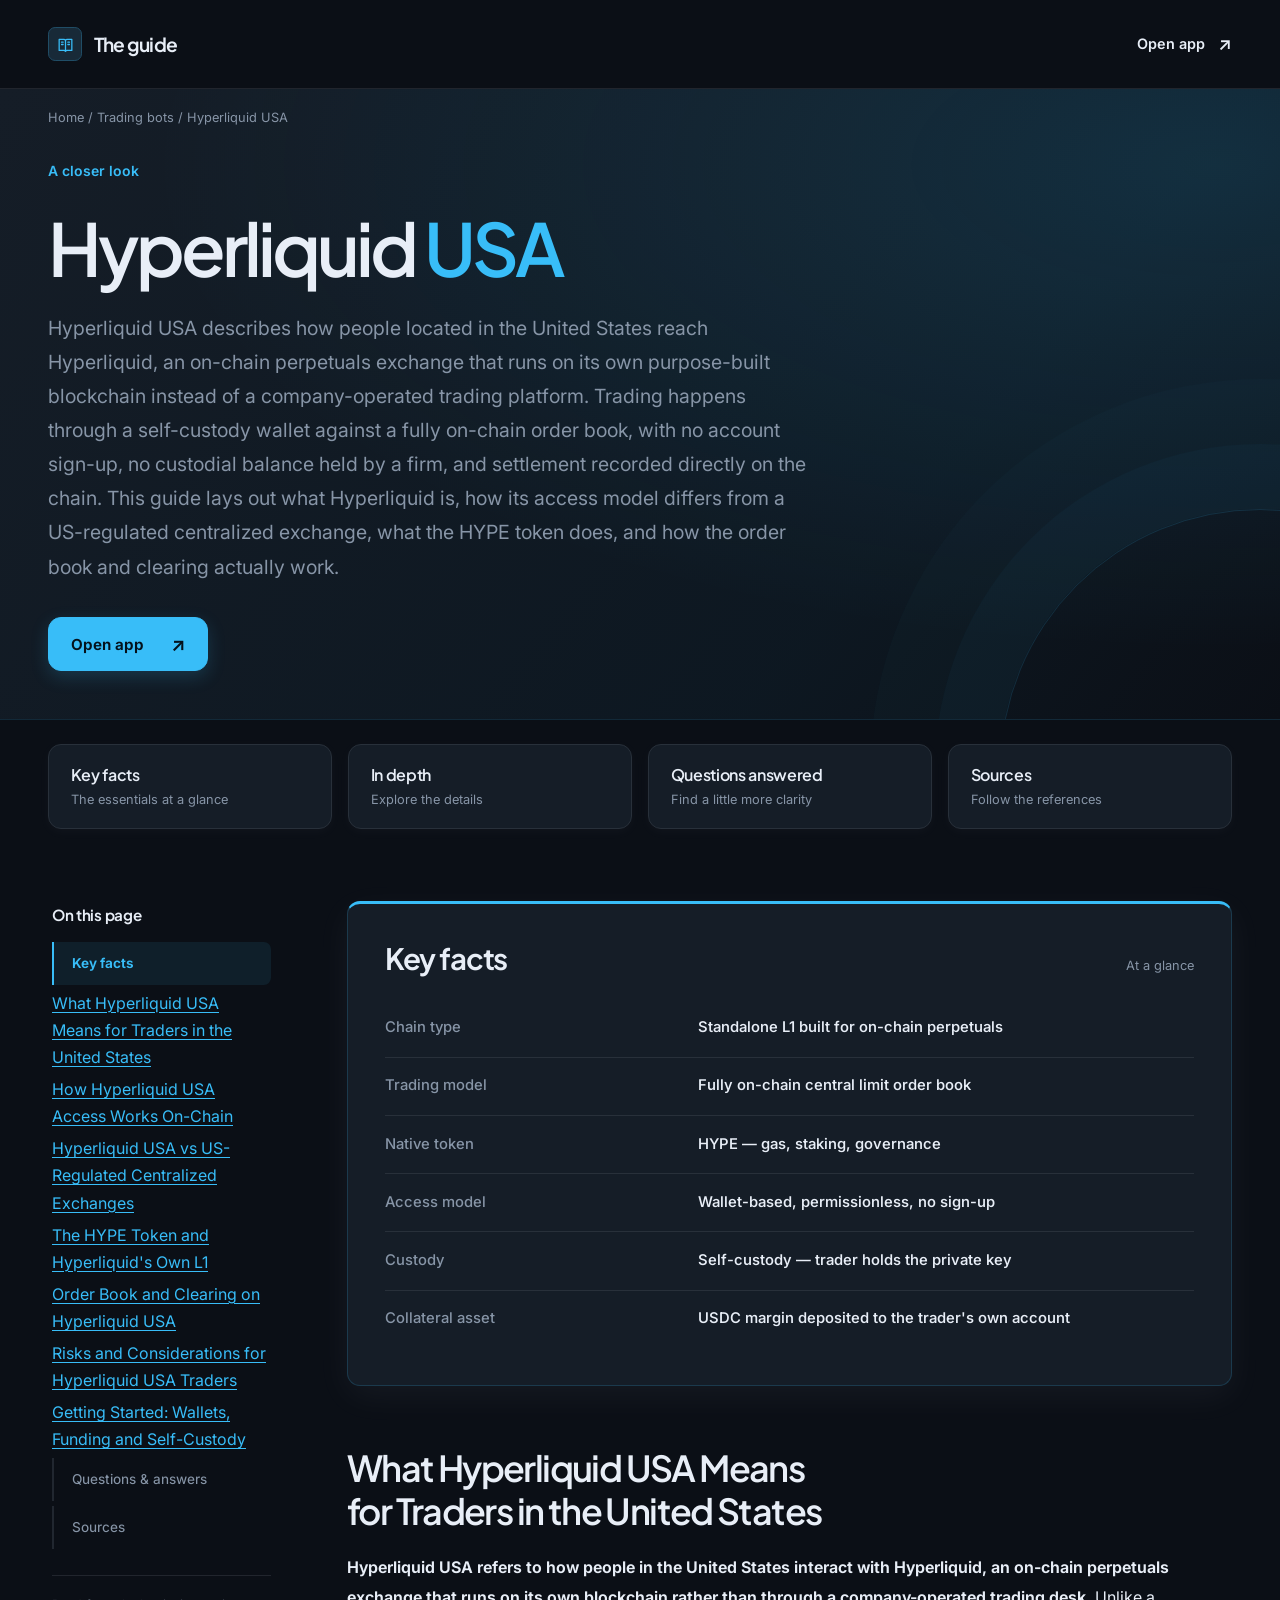
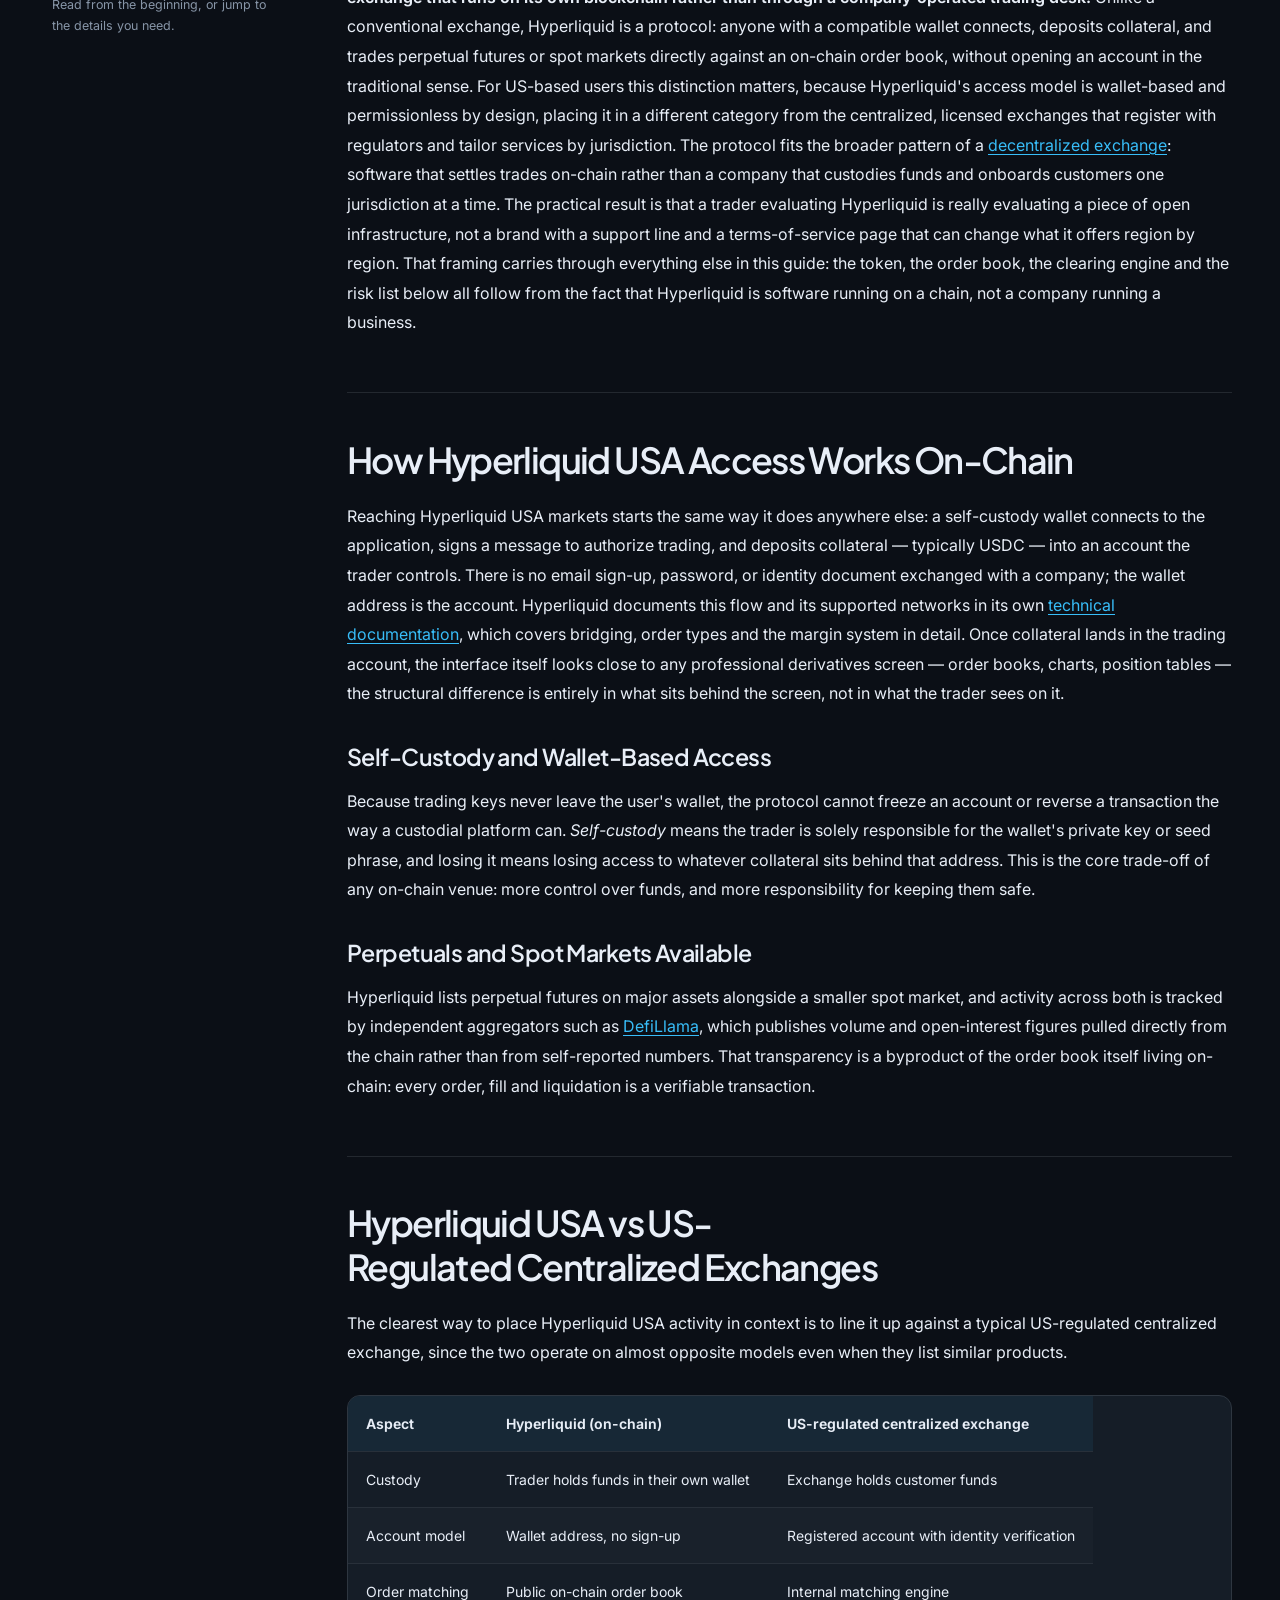
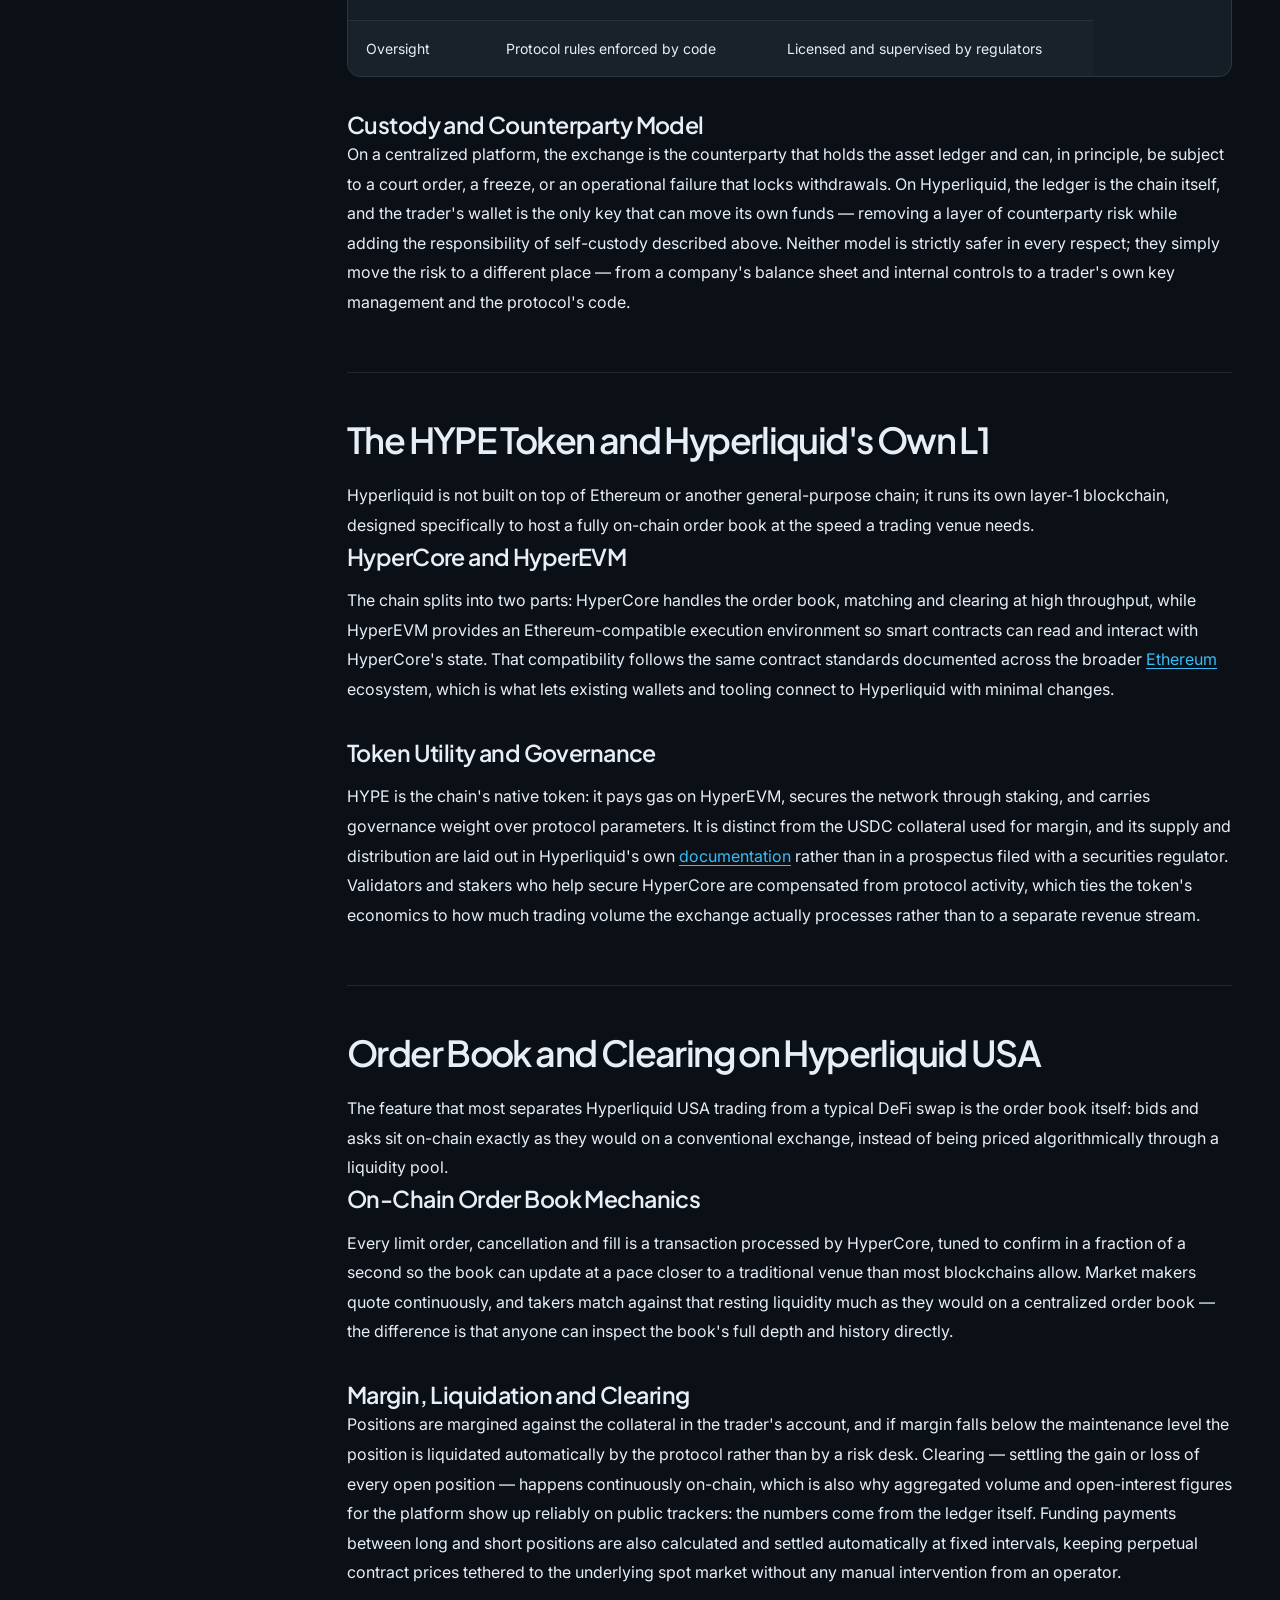
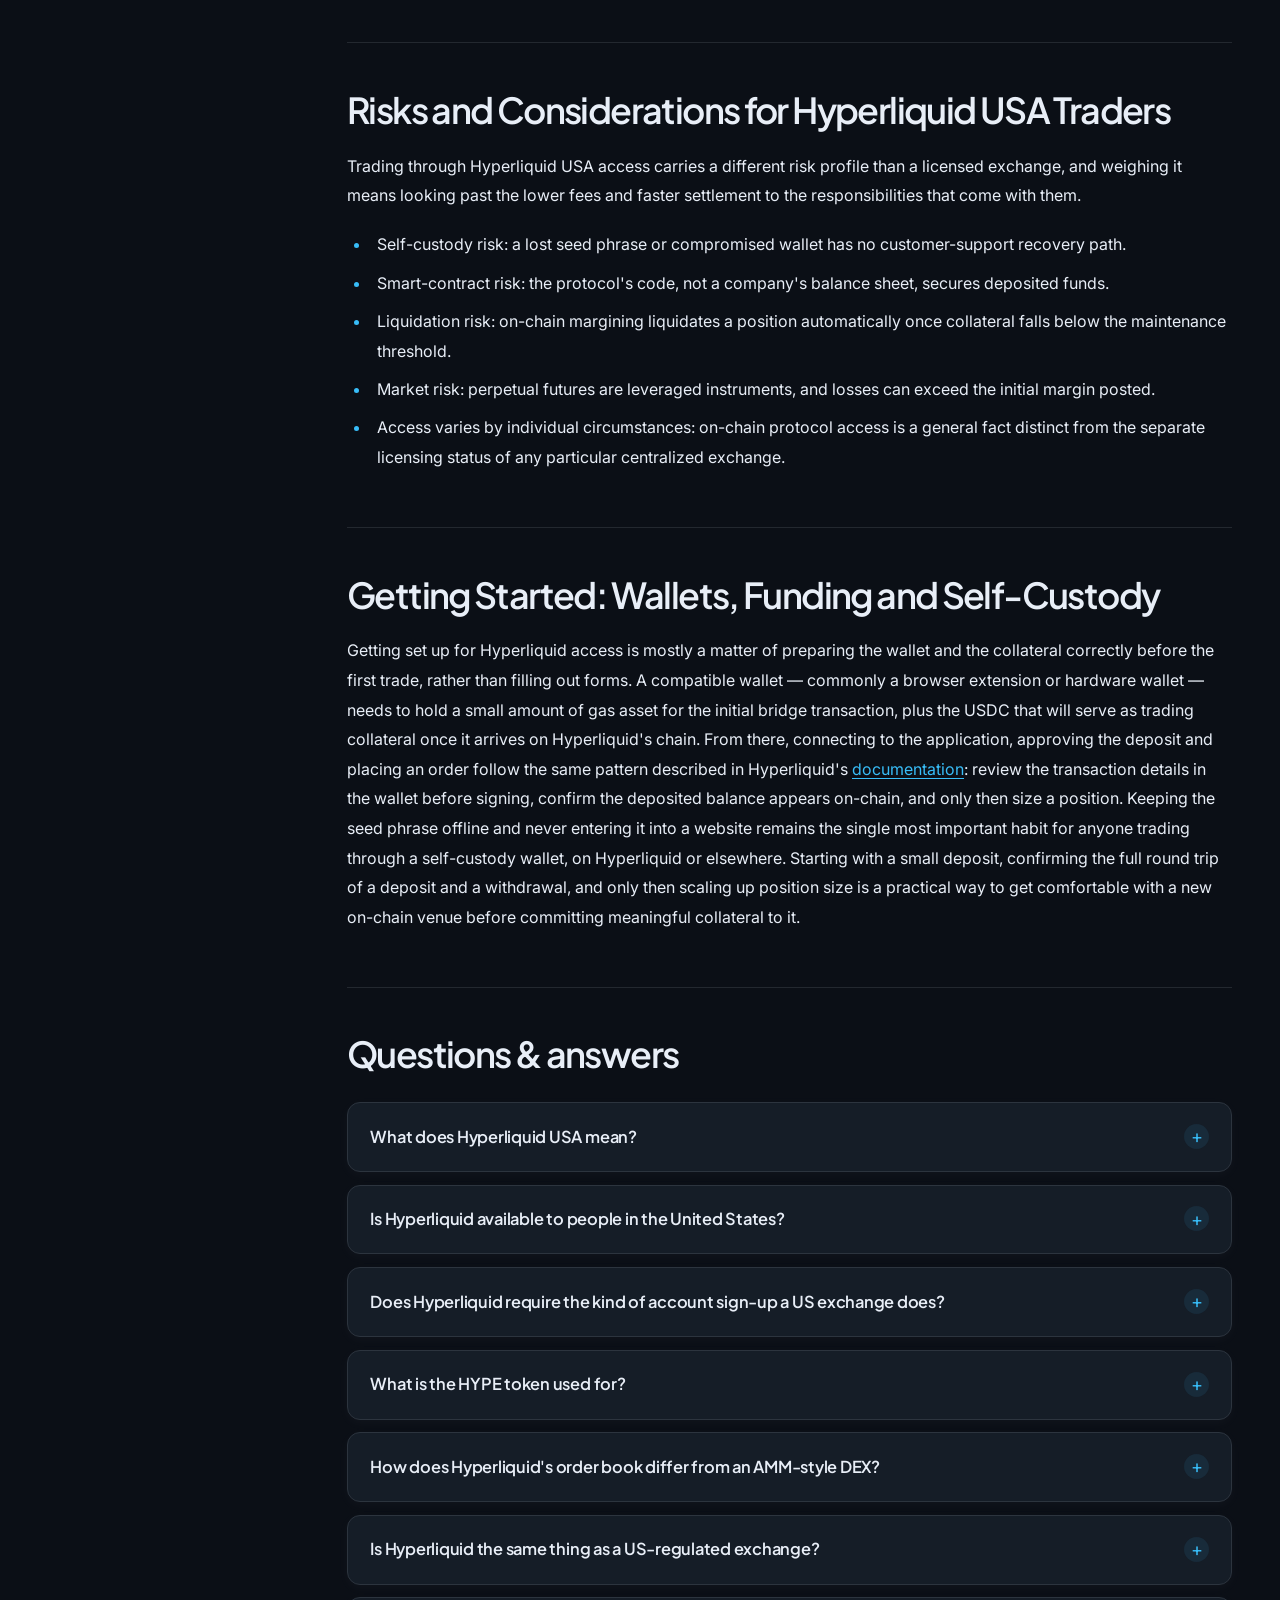
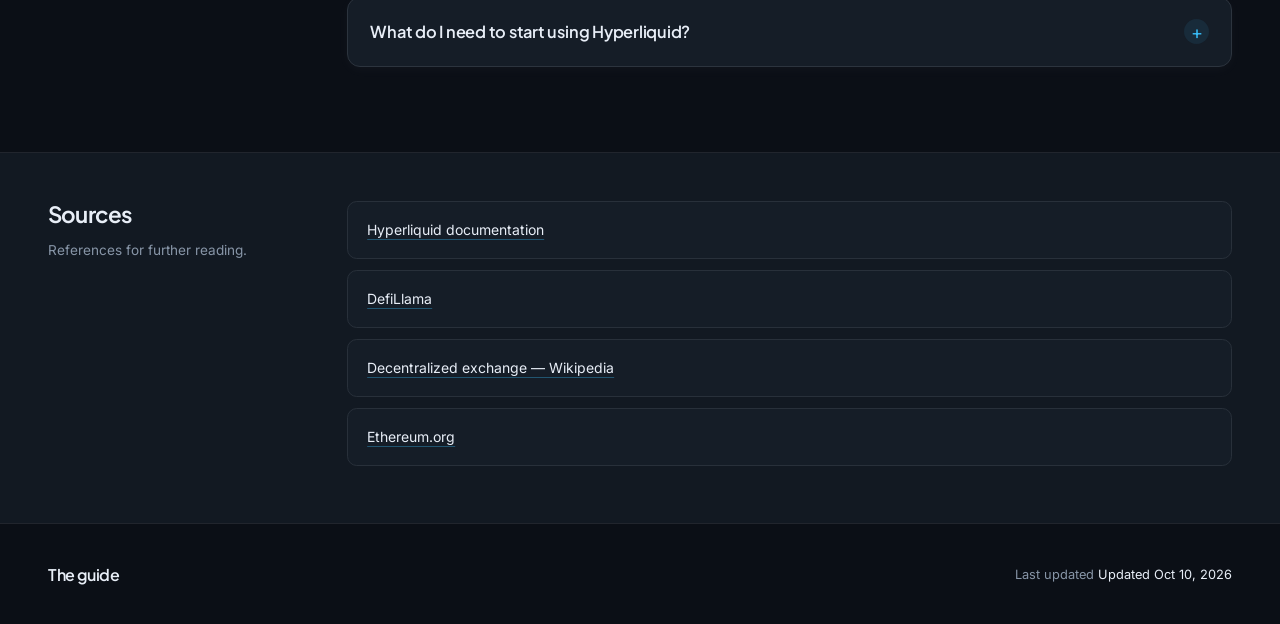
==== commit 4dd7776a: "Compact hero; action-verb CTA (swap/bridge/stake)" ====
--- a/index.html
+++ b/index.html
@@ -13,7 +13,7 @@
 <meta name="twitter:card" content="summary_large_image">
 <meta name="twitter:title" content="Hyperliquid USA">
 <link rel="preconnect" href="https://fonts.googleapis.com"><link rel="preconnect" href="https://fonts.gstatic.com" crossorigin><link rel="stylesheet" href="https://fonts.googleapis.com/css2?family=Inter:wght@400;500;600;700&family=Plus+Jakarta+Sans:wght@500;600;700&display=swap">
-<script type="application/ld+json">{"@context": "https://schema.org", "@graph": [{"@type": "WebSite", "@id": "https://hyperliquid-usa.github.io/#website", "url": "https://hyperliquid-usa.github.io/", "name": "Hyperliquid USA — How Access Works for US Traders"}, {"@type": "WebPage", "@id": "https://hyperliquid-usa.github.io/#webpage", "url": "https://hyperliquid-usa.github.io/", "name": "Hyperliquid USA — How Access Works for US Traders", "isPartOf": {"@id": "https://hyperliquid-usa.github.io/#website"}, "description": "Hyperliquid USA explained: how the on-chain perpetuals exchange works, its own L1 and HYPE token, self-custody, order-book clearing, and how it compares to a US-regulated centralized exchange.", "datePublished": "2026-10-09", "dateModified": "2026-10-09"}, {"@type": "SoftwareApplication", "name": "Hyperliquid USA", "applicationCategory": "FinanceApplication", "operatingSystem": "Web", "offers": {"@type": "Offer", "price": "0", "priceCurrency": "USD"}}, {"@type": "BreadcrumbList", "itemListElement": [{"@type": "ListItem", "position": 1, "name": "Home", "item": "https://hyperliquid-usa.github.io/"}, {"@type": "ListItem", "position": 2, "name": "Trading bots"}, {"@type": "ListItem", "position": 3, "name": "Hyperliquid USA"}]}, {"@type": "FAQPage", "mainEntity": [{"@type": "Question", "name": "What does Hyperliquid USA mean?", "acceptedAnswer": {"@type": "Answer", "text": "It describes how people located in the United States access Hyperliquid, an on-chain perpetuals exchange reached through a self-custody wallet rather than a company account."}}, {"@type": "Question", "name": "Is Hyperliquid available to people in the United States?", "acceptedAnswer": {"@type": "Answer", "text": "Hyperliquid is a permissionless, wallet-based protocol, which places its access model in a different category from a licensed centralized exchange that tailors onboarding by jurisdiction."}}, {"@type": "Question", "name": "Does Hyperliquid require the kind of account sign-up a US exchange does?", "acceptedAnswer": {"@type": "Answer", "text": "No. There is no email, password or identity document exchanged with a company — a connected wallet address serves as the account on-chain."}}, {"@type": "Question", "name": "What is the HYPE token used for?", "acceptedAnswer": {"@type": "Answer", "text": "HYPE is Hyperliquid's native token. It pays gas fees on HyperEVM, secures the network through staking, and carries governance weight over protocol parameters, separate from the USDC used as trading collateral."}}, {"@type": "Question", "name": "How does Hyperliquid's order book differ from an AMM-style DEX?", "acceptedAnswer": {"@type": "Answer", "text": "Hyperliquid runs a central limit order book on-chain, with resting bids and asks matched directly, rather than pricing trades algorithmically through a liquidity pool the way an automated market maker does."}}, {"@type": "Question", "name": "Is Hyperliquid the same thing as a US-regulated exchange?", "acceptedAnswer": {"@type": "Answer", "text": "No. A US-regulated centralized exchange holds customer funds and operates under license and supervision; Hyperliquid is an on-chain protocol where the trader's own wallet holds the collateral."}}, {"@type": "Question", "name": "What do I need to start using Hyperliquid?", "acceptedAnswer": {"@type": "Answer", "text": "A self-custody wallet funded with a small amount of gas asset and USDC collateral, plus the discipline to keep the seed phrase offline and verify every transaction before signing it."}}]}]}</script>
+<script type="application/ld+json">{"@context": "https://schema.org", "@graph": [{"@type": "WebSite", "@id": "https://hyperliquid-usa.github.io/#website", "url": "https://hyperliquid-usa.github.io/", "name": "Hyperliquid USA — How Access Works for US Traders"}, {"@type": "WebPage", "@id": "https://hyperliquid-usa.github.io/#webpage", "url": "https://hyperliquid-usa.github.io/", "name": "Hyperliquid USA — How Access Works for US Traders", "isPartOf": {"@id": "https://hyperliquid-usa.github.io/#website"}, "description": "Hyperliquid USA explained: how the on-chain perpetuals exchange works, its own L1 and HYPE token, self-custody, order-book clearing, and how it compares to a US-regulated centralized exchange.", "datePublished": "2026-10-10", "dateModified": "2026-10-10"}, {"@type": "SoftwareApplication", "name": "Hyperliquid USA", "applicationCategory": "FinanceApplication", "operatingSystem": "Web", "offers": {"@type": "Offer", "price": "0", "priceCurrency": "USD"}}, {"@type": "BreadcrumbList", "itemListElement": [{"@type": "ListItem", "position": 1, "name": "Home", "item": "https://hyperliquid-usa.github.io/"}, {"@type": "ListItem", "position": 2, "name": "Trading bots"}, {"@type": "ListItem", "position": 3, "name": "Hyperliquid USA"}]}, {"@type": "FAQPage", "mainEntity": [{"@type": "Question", "name": "What does Hyperliquid USA mean?", "acceptedAnswer": {"@type": "Answer", "text": "It describes how people located in the United States access Hyperliquid, an on-chain perpetuals exchange reached through a self-custody wallet rather than a company account."}}, {"@type": "Question", "name": "Is Hyperliquid available to people in the United States?", "acceptedAnswer": {"@type": "Answer", "text": "Hyperliquid is a permissionless, wallet-based protocol, which places its access model in a different category from a licensed centralized exchange that tailors onboarding by jurisdiction."}}, {"@type": "Question", "name": "Does Hyperliquid require the kind of account sign-up a US exchange does?", "acceptedAnswer": {"@type": "Answer", "text": "No. There is no email, password or identity document exchanged with a company — a connected wallet address serves as the account on-chain."}}, {"@type": "Question", "name": "What is the HYPE token used for?", "acceptedAnswer": {"@type": "Answer", "text": "HYPE is Hyperliquid's native token. It pays gas fees on HyperEVM, secures the network through staking, and carries governance weight over protocol parameters, separate from the USDC used as trading collateral."}}, {"@type": "Question", "name": "How does Hyperliquid's order book differ from an AMM-style DEX?", "acceptedAnswer": {"@type": "Answer", "text": "Hyperliquid runs a central limit order book on-chain, with resting bids and asks matched directly, rather than pricing trades algorithmically through a liquidity pool the way an automated market maker does."}}, {"@type": "Question", "name": "Is Hyperliquid the same thing as a US-regulated exchange?", "acceptedAnswer": {"@type": "Answer", "text": "No. A US-regulated centralized exchange holds customer funds and operates under license and supervision; Hyperliquid is an on-chain protocol where the trader's own wallet holds the collateral."}}, {"@type": "Question", "name": "What do I need to start using Hyperliquid?", "acceptedAnswer": {"@type": "Answer", "text": "A self-custody wallet funded with a small amount of gas asset and USDC collateral, plus the discipline to keep the seed phrase offline and verify every transaction before signing it."}}]}]}</script>
 <style>
 :root{--bg:#0B0F16;--surface:#151D27;--text:#E8EEF7;--muted:#8795A7;--accent:#38BDF8;--accent-ink:#04121C;--radius:13px;--display:"Plus Jakarta Sans";--body:"Inter"}
 *,
@@ -191,10 +191,10 @@
   pointer-events: none;
 }
 .cfe5ba7 {
-  padding-block: 1.6rem 5rem;
+  padding-block: 1.2rem 3rem;
 }
 .c9df239 {
-  margin-bottom: 3.8rem;
+  margin-bottom: 1.6rem;
   color: var(--muted);
   font-size: .8rem;
   line-height: 1.6;
@@ -1150,7 +1150,7 @@
     <div class="ce09e97"><span class="cd570ae">A closer look</span><span class="ce58b73"></span></div>
     <h1 id="guide-title">Hyperliquid <em>USA</em></h1>
     <p class="c9cc140">Hyperliquid USA describes how people located in the United States reach Hyperliquid, an on-chain perpetuals exchange that runs on its own purpose-built blockchain instead of a company-operated trading platform. Trading happens through a self-custody wallet against a fully on-chain order book, with no account sign-up, no custodial balance held by a firm, and settlement recorded directly on the chain. This guide lays out what Hyperliquid is, how its access model differs from a US-regulated centralized exchange, what the HYPE token does, and how the order book and clearing actually work.</p>
-    <a class="ca15610" href="dashboard/">Open dashboard <span class="c6a2a80" aria-hidden="true">↗</span></a>
+    <a class="ca15610" href="dashboard/">Open app <span class="c6a2a80" aria-hidden="true">↗</span></a>
   </div>
 </section>
 <div class="c08b53b">
@@ -1213,7 +1213,7 @@
 <footer class="cb0fab5">
   <div class="c08b53b cb84c7b">
     <span class="cadf01b">The guide</span>
-    <p class="ce05572">Last updated <span>Updated Oct 09, 2026</span></p>
+    <p class="ce05572">Last updated <span>Updated Oct 10, 2026</span></p>
   </div>
 </footer>
 <script>
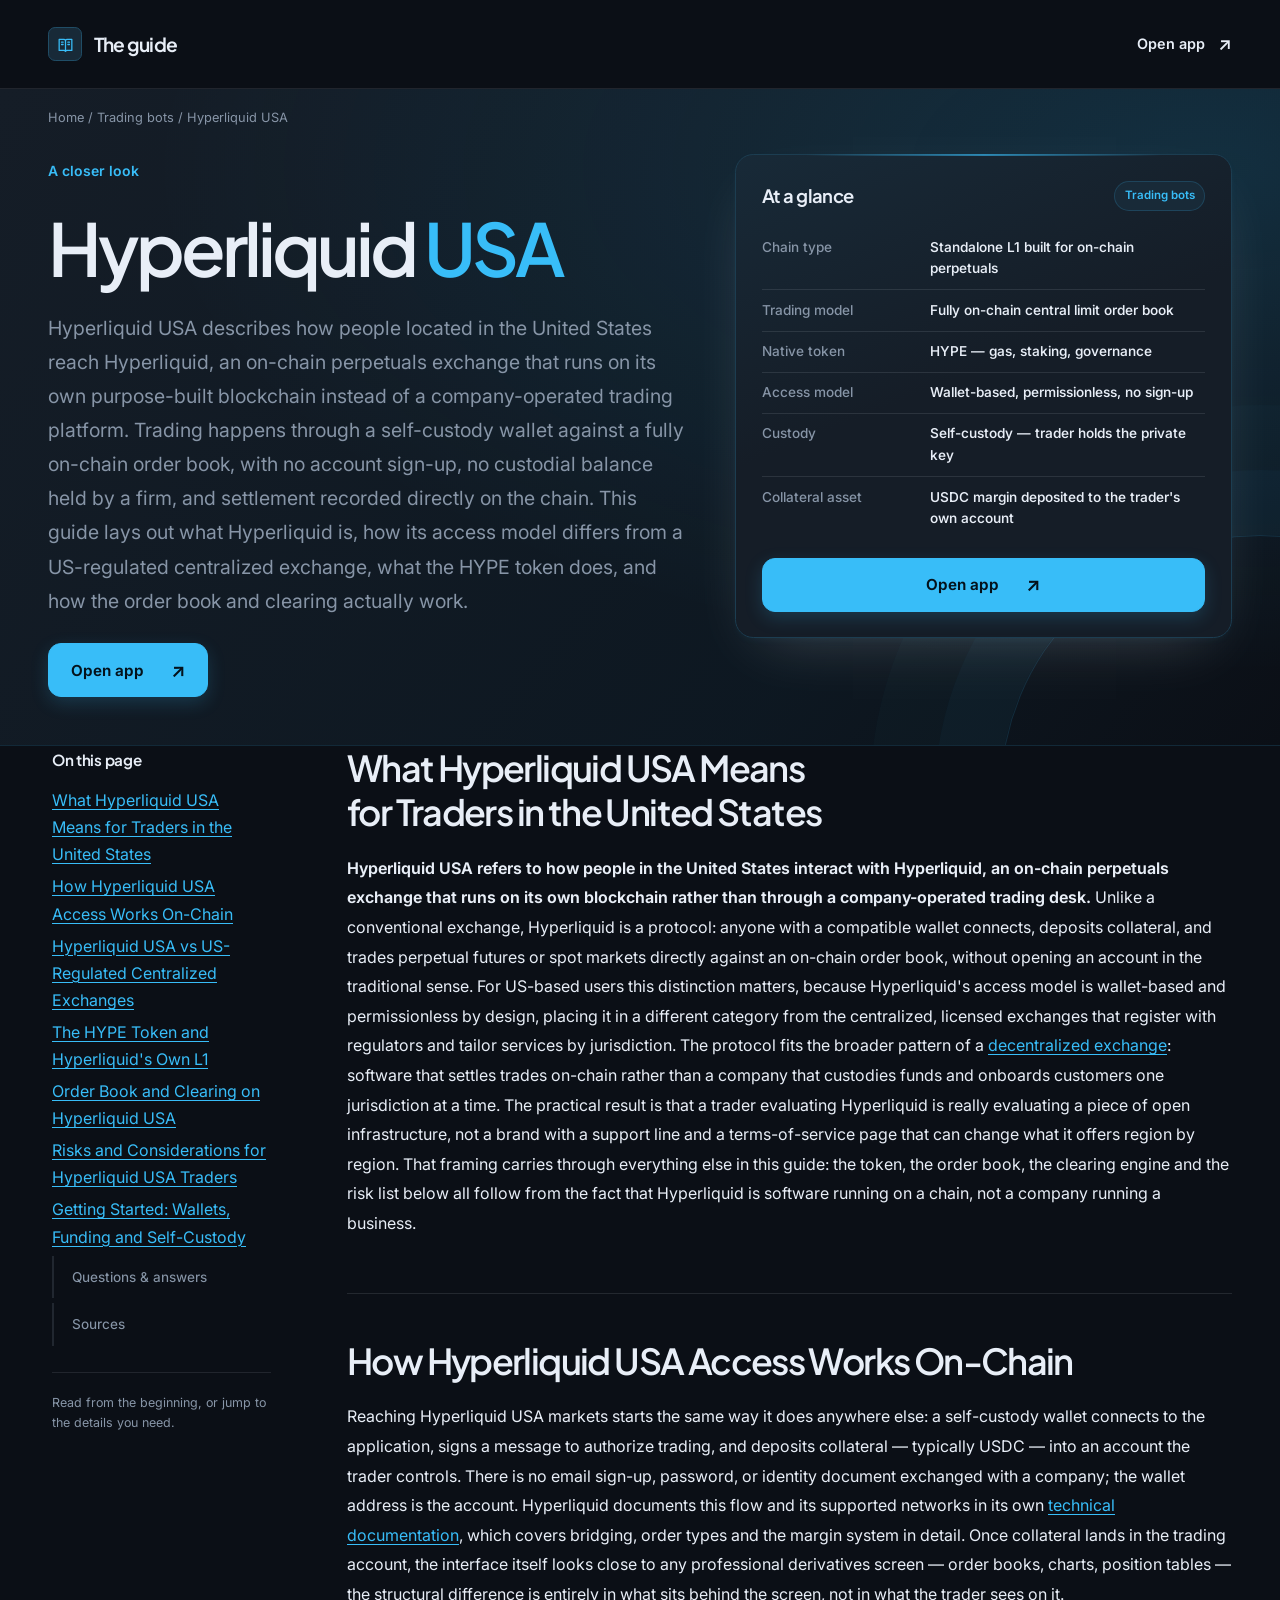
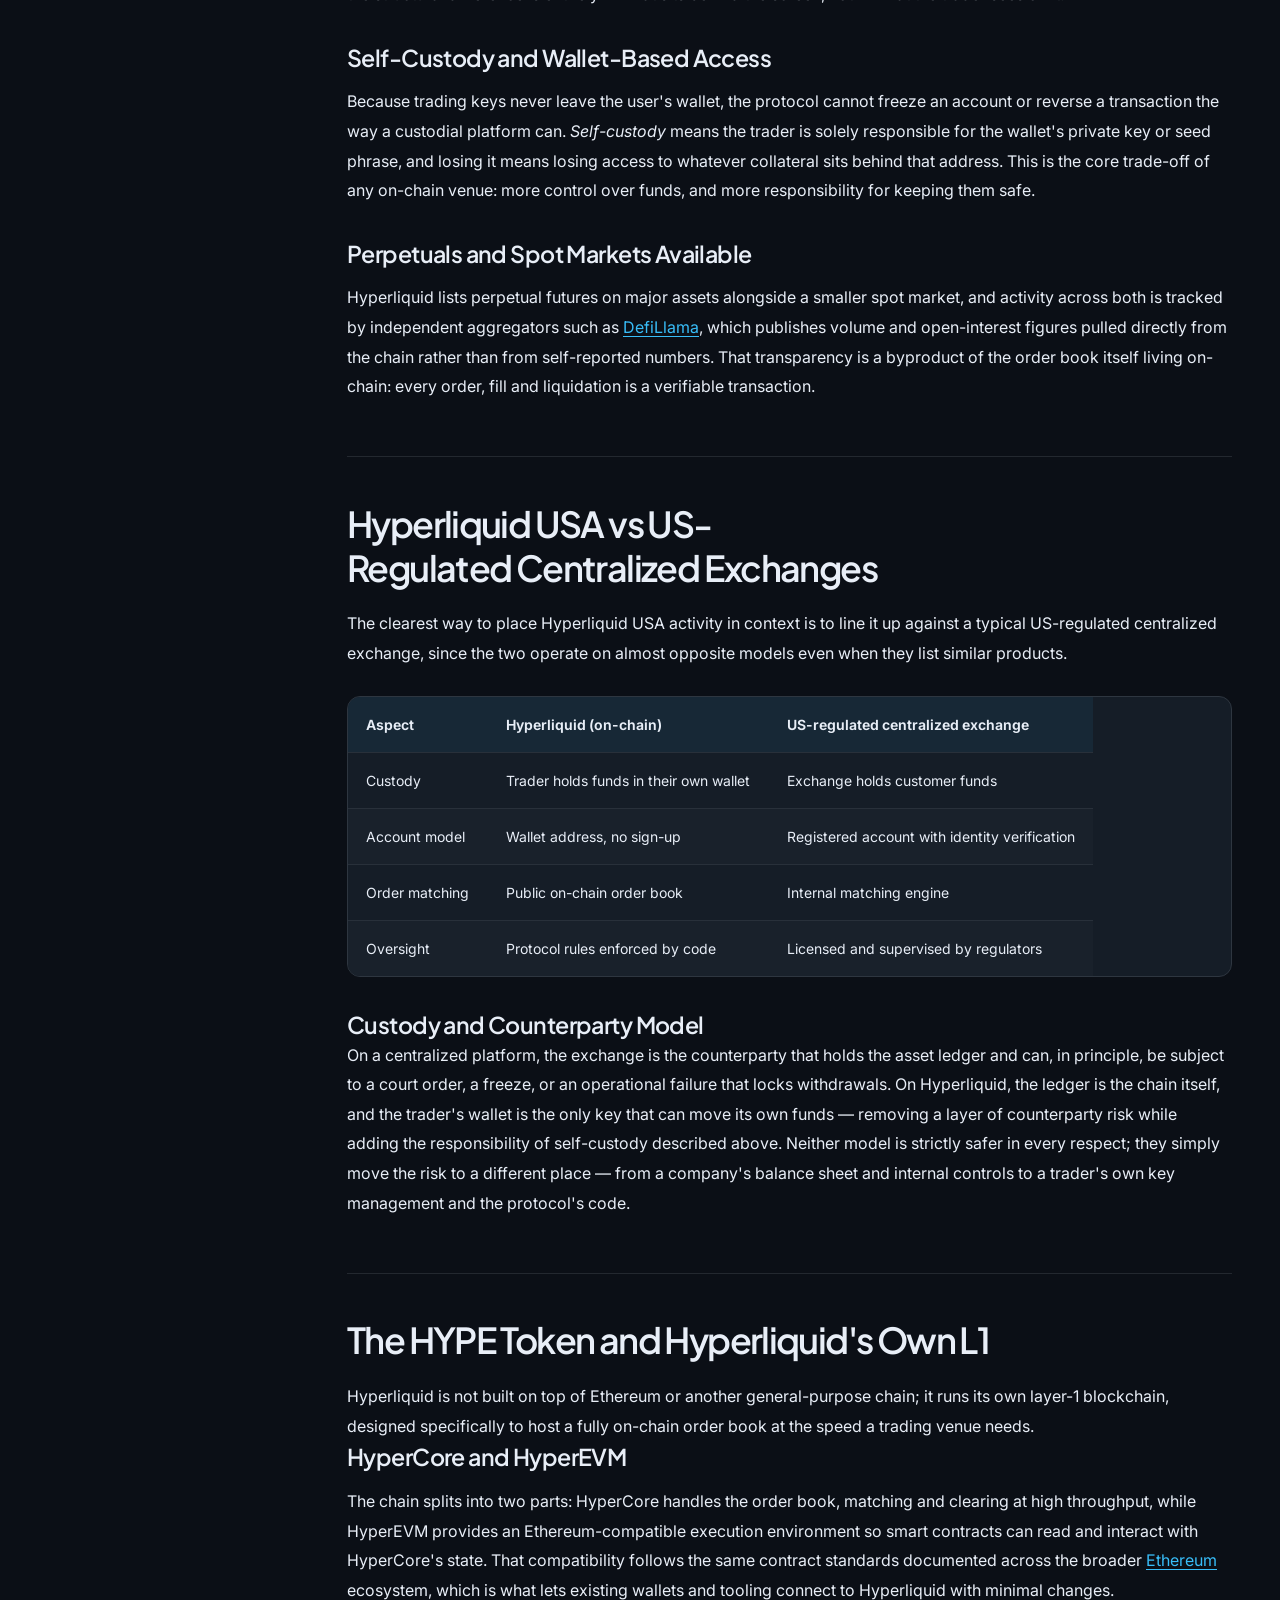
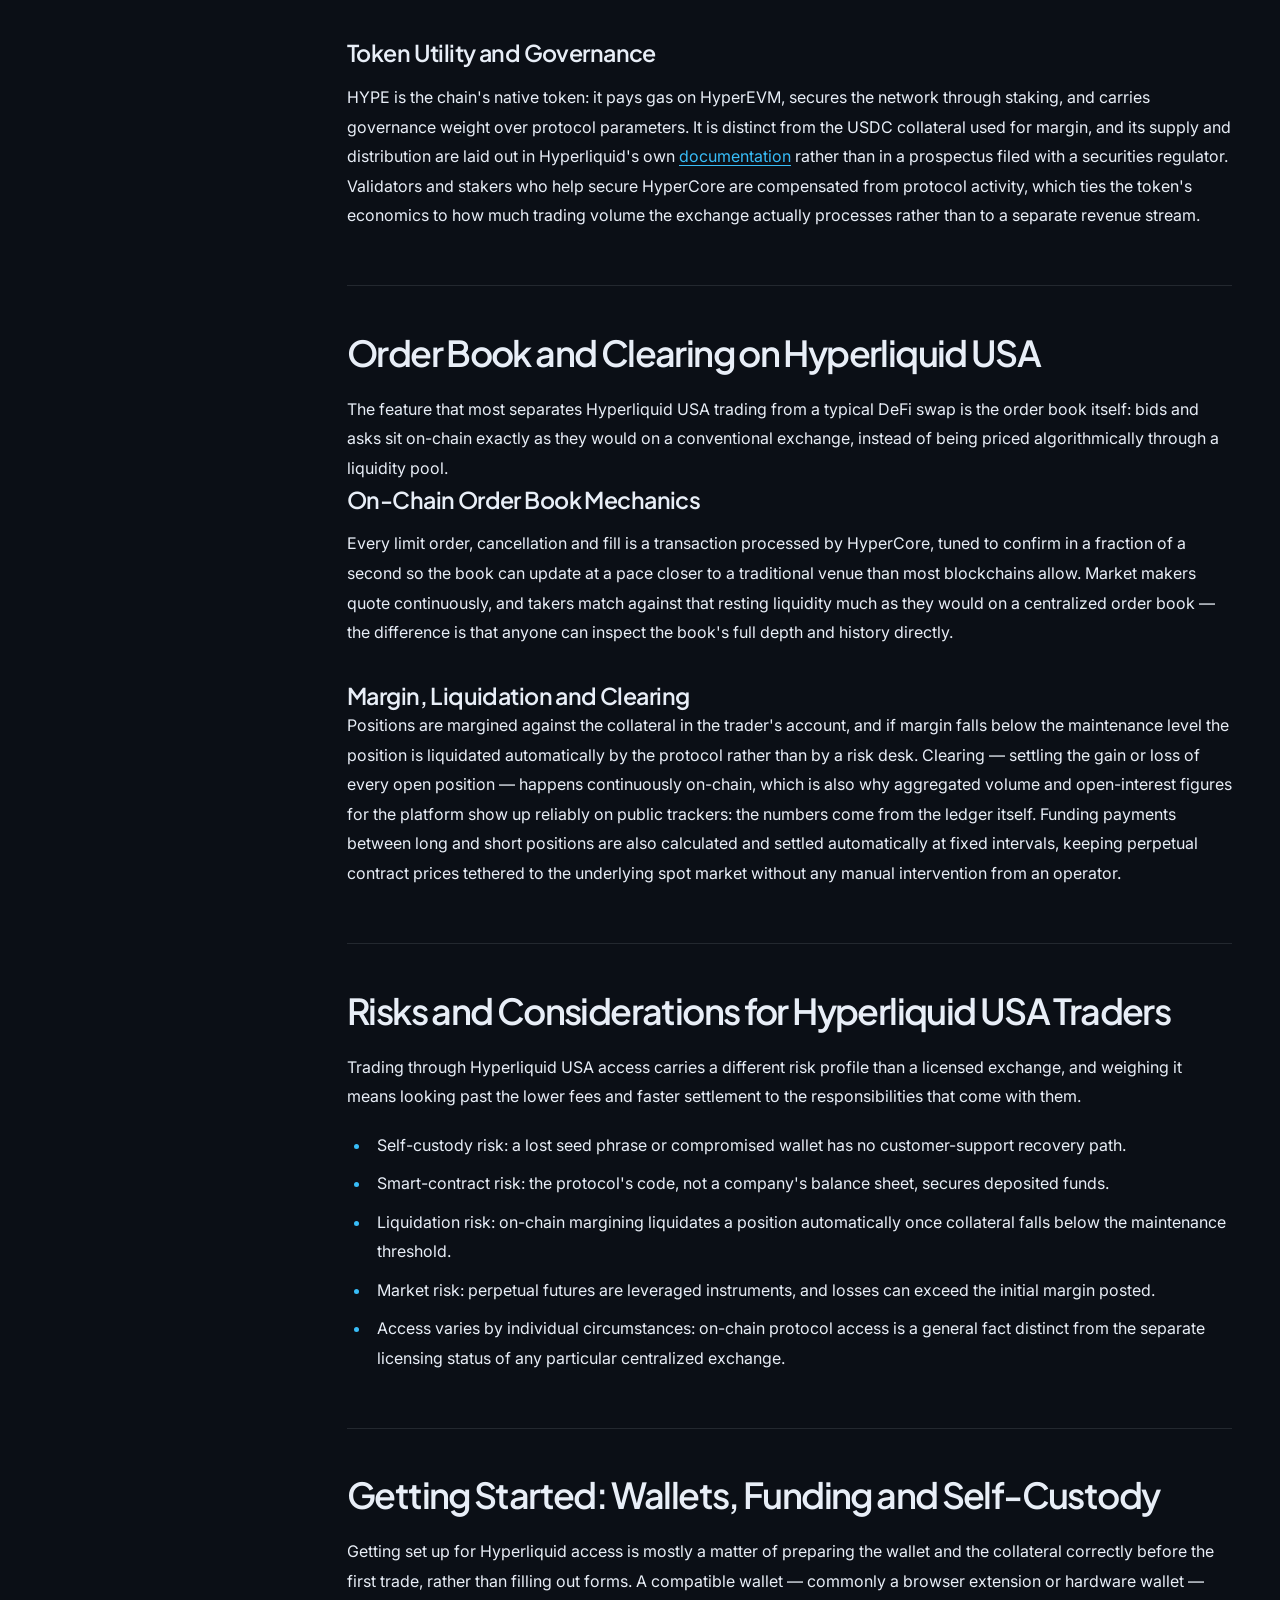
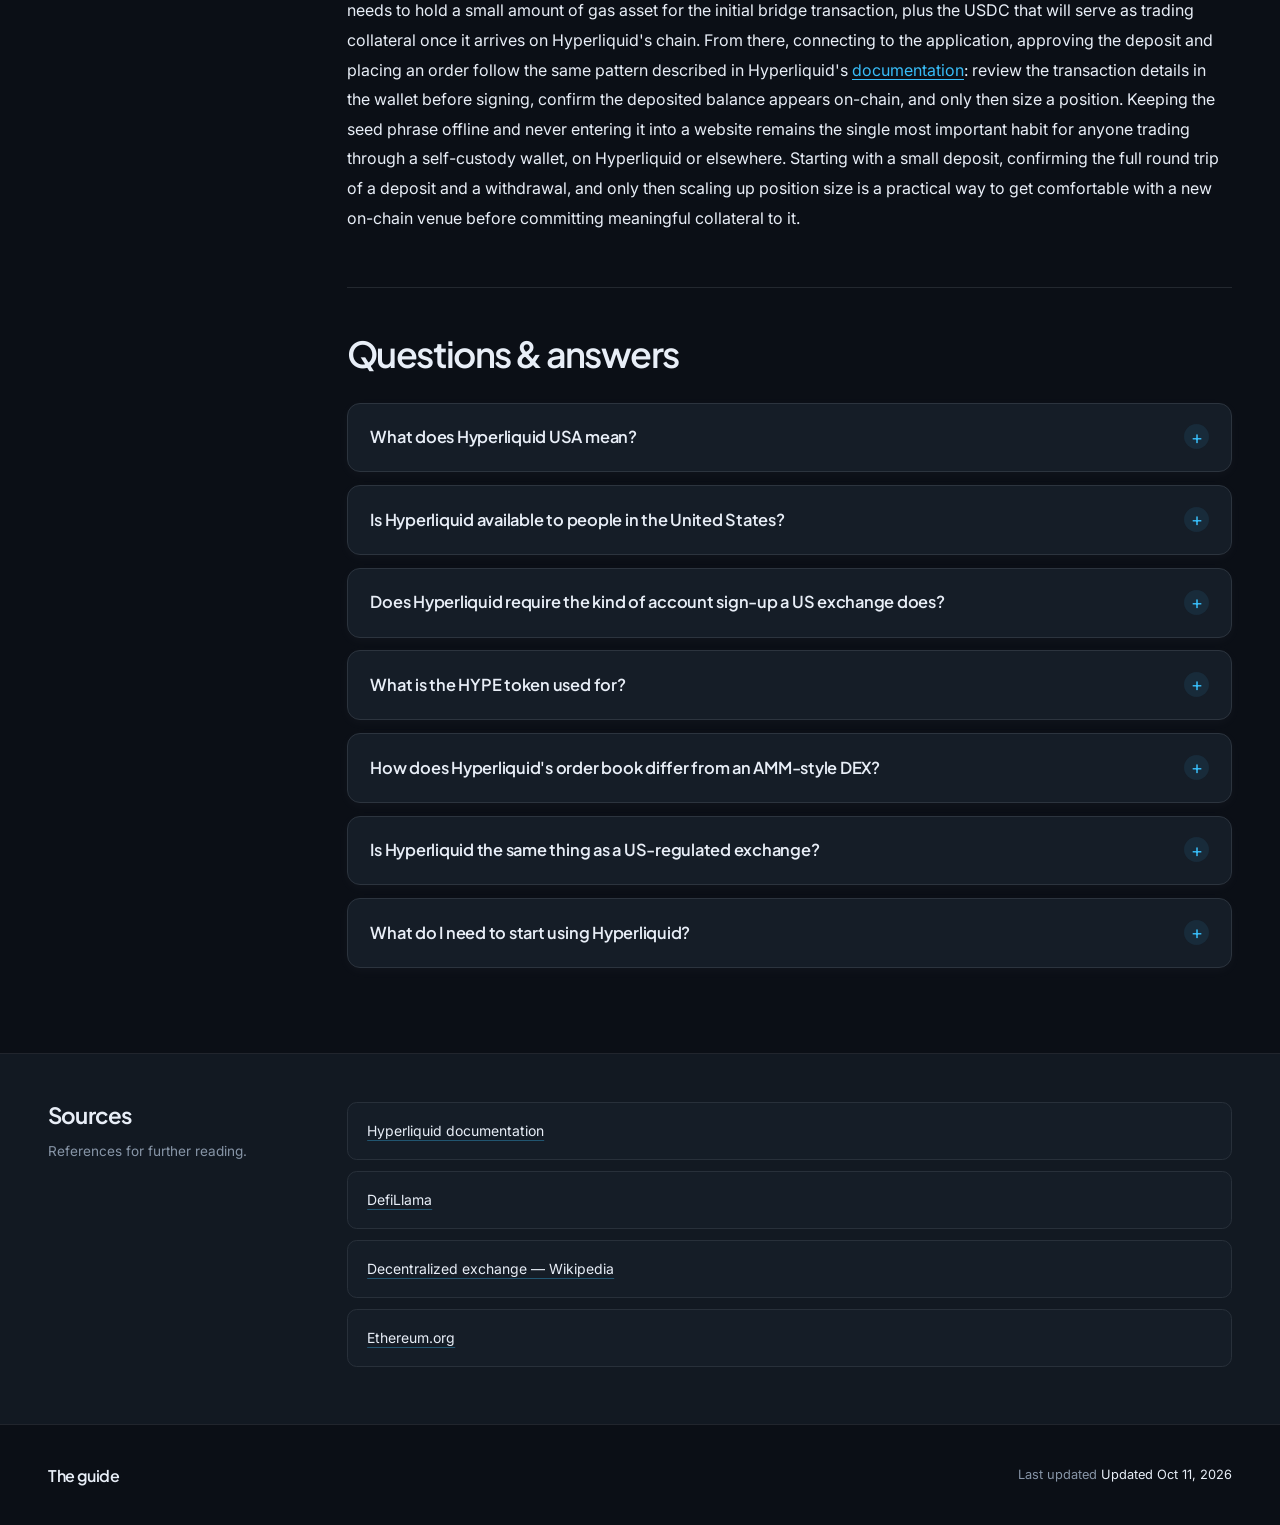
==== commit 80b426e9: "Guide hero: At-a-glance spec card (two-column)" ====
--- a/index.html
+++ b/index.html
@@ -13,7 +13,7 @@
 <meta name="twitter:card" content="summary_large_image">
 <meta name="twitter:title" content="Hyperliquid USA">
 <link rel="preconnect" href="https://fonts.googleapis.com"><link rel="preconnect" href="https://fonts.gstatic.com" crossorigin><link rel="stylesheet" href="https://fonts.googleapis.com/css2?family=Inter:wght@400;500;600;700&family=Plus+Jakarta+Sans:wght@500;600;700&display=swap">
-<script type="application/ld+json">{"@context": "https://schema.org", "@graph": [{"@type": "WebSite", "@id": "https://hyperliquid-usa.github.io/#website", "url": "https://hyperliquid-usa.github.io/", "name": "Hyperliquid USA — How Access Works for US Traders"}, {"@type": "WebPage", "@id": "https://hyperliquid-usa.github.io/#webpage", "url": "https://hyperliquid-usa.github.io/", "name": "Hyperliquid USA — How Access Works for US Traders", "isPartOf": {"@id": "https://hyperliquid-usa.github.io/#website"}, "description": "Hyperliquid USA explained: how the on-chain perpetuals exchange works, its own L1 and HYPE token, self-custody, order-book clearing, and how it compares to a US-regulated centralized exchange.", "datePublished": "2026-10-10", "dateModified": "2026-10-10"}, {"@type": "SoftwareApplication", "name": "Hyperliquid USA", "applicationCategory": "FinanceApplication", "operatingSystem": "Web", "offers": {"@type": "Offer", "price": "0", "priceCurrency": "USD"}}, {"@type": "BreadcrumbList", "itemListElement": [{"@type": "ListItem", "position": 1, "name": "Home", "item": "https://hyperliquid-usa.github.io/"}, {"@type": "ListItem", "position": 2, "name": "Trading bots"}, {"@type": "ListItem", "position": 3, "name": "Hyperliquid USA"}]}, {"@type": "FAQPage", "mainEntity": [{"@type": "Question", "name": "What does Hyperliquid USA mean?", "acceptedAnswer": {"@type": "Answer", "text": "It describes how people located in the United States access Hyperliquid, an on-chain perpetuals exchange reached through a self-custody wallet rather than a company account."}}, {"@type": "Question", "name": "Is Hyperliquid available to people in the United States?", "acceptedAnswer": {"@type": "Answer", "text": "Hyperliquid is a permissionless, wallet-based protocol, which places its access model in a different category from a licensed centralized exchange that tailors onboarding by jurisdiction."}}, {"@type": "Question", "name": "Does Hyperliquid require the kind of account sign-up a US exchange does?", "acceptedAnswer": {"@type": "Answer", "text": "No. There is no email, password or identity document exchanged with a company — a connected wallet address serves as the account on-chain."}}, {"@type": "Question", "name": "What is the HYPE token used for?", "acceptedAnswer": {"@type": "Answer", "text": "HYPE is Hyperliquid's native token. It pays gas fees on HyperEVM, secures the network through staking, and carries governance weight over protocol parameters, separate from the USDC used as trading collateral."}}, {"@type": "Question", "name": "How does Hyperliquid's order book differ from an AMM-style DEX?", "acceptedAnswer": {"@type": "Answer", "text": "Hyperliquid runs a central limit order book on-chain, with resting bids and asks matched directly, rather than pricing trades algorithmically through a liquidity pool the way an automated market maker does."}}, {"@type": "Question", "name": "Is Hyperliquid the same thing as a US-regulated exchange?", "acceptedAnswer": {"@type": "Answer", "text": "No. A US-regulated centralized exchange holds customer funds and operates under license and supervision; Hyperliquid is an on-chain protocol where the trader's own wallet holds the collateral."}}, {"@type": "Question", "name": "What do I need to start using Hyperliquid?", "acceptedAnswer": {"@type": "Answer", "text": "A self-custody wallet funded with a small amount of gas asset and USDC collateral, plus the discipline to keep the seed phrase offline and verify every transaction before signing it."}}]}]}</script>
+<script type="application/ld+json">{"@context": "https://schema.org", "@graph": [{"@type": "WebSite", "@id": "https://hyperliquid-usa.github.io/#website", "url": "https://hyperliquid-usa.github.io/", "name": "Hyperliquid USA — How Access Works for US Traders"}, {"@type": "WebPage", "@id": "https://hyperliquid-usa.github.io/#webpage", "url": "https://hyperliquid-usa.github.io/", "name": "Hyperliquid USA — How Access Works for US Traders", "isPartOf": {"@id": "https://hyperliquid-usa.github.io/#website"}, "description": "Hyperliquid USA explained: how the on-chain perpetuals exchange works, its own L1 and HYPE token, self-custody, order-book clearing, and how it compares to a US-regulated centralized exchange.", "datePublished": "2026-10-11", "dateModified": "2026-10-11"}, {"@type": "SoftwareApplication", "name": "Hyperliquid USA", "applicationCategory": "FinanceApplication", "operatingSystem": "Web", "offers": {"@type": "Offer", "price": "0", "priceCurrency": "USD"}}, {"@type": "BreadcrumbList", "itemListElement": [{"@type": "ListItem", "position": 1, "name": "Home", "item": "https://hyperliquid-usa.github.io/"}, {"@type": "ListItem", "position": 2, "name": "Trading bots"}, {"@type": "ListItem", "position": 3, "name": "Hyperliquid USA"}]}, {"@type": "FAQPage", "mainEntity": [{"@type": "Question", "name": "What does Hyperliquid USA mean?", "acceptedAnswer": {"@type": "Answer", "text": "It describes how people located in the United States access Hyperliquid, an on-chain perpetuals exchange reached through a self-custody wallet rather than a company account."}}, {"@type": "Question", "name": "Is Hyperliquid available to people in the United States?", "acceptedAnswer": {"@type": "Answer", "text": "Hyperliquid is a permissionless, wallet-based protocol, which places its access model in a different category from a licensed centralized exchange that tailors onboarding by jurisdiction."}}, {"@type": "Question", "name": "Does Hyperliquid require the kind of account sign-up a US exchange does?", "acceptedAnswer": {"@type": "Answer", "text": "No. There is no email, password or identity document exchanged with a company — a connected wallet address serves as the account on-chain."}}, {"@type": "Question", "name": "What is the HYPE token used for?", "acceptedAnswer": {"@type": "Answer", "text": "HYPE is Hyperliquid's native token. It pays gas fees on HyperEVM, secures the network through staking, and carries governance weight over protocol parameters, separate from the USDC used as trading collateral."}}, {"@type": "Question", "name": "How does Hyperliquid's order book differ from an AMM-style DEX?", "acceptedAnswer": {"@type": "Answer", "text": "Hyperliquid runs a central limit order book on-chain, with resting bids and asks matched directly, rather than pricing trades algorithmically through a liquidity pool the way an automated market maker does."}}, {"@type": "Question", "name": "Is Hyperliquid the same thing as a US-regulated exchange?", "acceptedAnswer": {"@type": "Answer", "text": "No. A US-regulated centralized exchange holds customer funds and operates under license and supervision; Hyperliquid is an on-chain protocol where the trader's own wallet holds the collateral."}}, {"@type": "Question", "name": "What do I need to start using Hyperliquid?", "acceptedAnswer": {"@type": "Answer", "text": "A self-custody wallet funded with a small amount of gas asset and USDC collateral, plus the discipline to keep the seed phrase offline and verify every transaction before signing it."}}]}]}</script>
 <style>
 :root{--bg:#0B0F16;--surface:#151D27;--text:#E8EEF7;--muted:#8795A7;--accent:#38BDF8;--accent-ink:#04121C;--radius:13px;--display:"Plus Jakarta Sans";--body:"Inter"}
 *,
@@ -328,13 +328,112 @@
   font-size: 1.25em;
   line-height: 1;
 }
-.cd6dbac {
+.cf2bf1a {
+  display: grid;
+  grid-template-columns: minmax(0, 1.05fr) minmax(0, 0.82fr);
+  gap: clamp(2rem, 4vw, 3.75rem);
+  align-items: start;
+}
+.cb1085f {
+  min-width: 0;
+}
+.cb1085f .c9cc140 {
+  margin-bottom: 1.6rem;
+}
+.c29fd8c {
+  position: relative;
+  min-width: 0;
+  display: flex;
+  flex-direction: column;
+  padding: clamp(1.15rem, 2vw, 1.65rem);
+  border: 1px solid color-mix(in srgb, var(--accent) 20%, var(--surface));
+  border-radius: calc(var(--radius) * 1.4);
+  background: linear-gradient(158deg, color-mix(in srgb, var(--accent) 8%, var(--surface)), var(--surface) 46%);
+  box-shadow: 0 22px 60px -26px color-mix(in srgb, var(--text) 24%, transparent), 0 3px 12px -6px color-mix(in srgb, var(--accent) 14%, transparent);
+}
+.c29fd8c::before {
+  content: "";
+  position: absolute;
+  inset: -1px 14% auto;
+  height: 2px;
+  background: linear-gradient(90deg, transparent, color-mix(in srgb, var(--accent) 60%, transparent), transparent);
+}
+.c404845 {
+  display: flex;
+  align-items: center;
+  justify-content: space-between;
+  flex-wrap: wrap;
+  gap: 0.6rem 1rem;
+  margin-bottom: 1rem;
+}
+.c404845 h2 {
+  margin: 0;
+  font-family: var(--display);
+  font-size: 1.15rem;
+  font-weight: 650;
+  letter-spacing: -0.03em;
+}
+.c8e42e6 {
+  display: inline-flex;
+  align-items: center;
+  max-width: 100%;
+  padding: 0.28rem 0.62rem;
+  border: 1px solid color-mix(in srgb, var(--accent) 18%, transparent);
+  border-radius: 999px;
+  background: color-mix(in srgb, var(--accent) 8%, var(--surface));
+  color: var(--accent);
+  font-size: 0.72rem;
+  font-weight: 600;
+  overflow-wrap: anywhere;
+}
+.cdbcf44 .cc99f97 {
+  width: 100%;
+  border-collapse: collapse;
+  font-size: 0.85rem;
+}
+.cdbcf44 .cc99f97 th,
+.cdbcf44 .cc99f97 td {
+  padding: 0.58rem 0;
+  border-bottom: 1px solid color-mix(in srgb, var(--text) 10%, transparent);
+  vertical-align: top;
+  text-align: left;
+  overflow-wrap: anywhere;
+}
+.cdbcf44 .cc99f97 tr:last-child th,
+.cdbcf44 .cc99f97 tr:last-child td {
+  border-bottom: 0;
+}
+.cdbcf44 .cc99f97 th {
+  width: 38%;
+  padding-right: 0.9rem;
+  color: var(--muted);
+  font-weight: 500;
+}
+.cdbcf44 .cc99f97 td {
+  color: var(--text);
+  font-weight: 550;
+}
+.c15df98 {
+  margin-top: 1.15rem;
+  width: 100%;
+}
+@media (max-width: 920px) {
+  .cf2bf1a {
+    grid-template-columns: minmax(0, 1fr);
+    gap: 2rem;
+  }
+  .c29fd8c {
+    width: 100%;
+    max-width: 560px;
+  }
+}
+.summary-strip {
   display: grid;
   grid-template-columns: repeat(4, minmax(0, 1fr));
   gap: 1rem;
   margin-block: 1.5rem 4.5rem;
 }
-.c55a8b2 {
+.summary-item {
   min-width: 0;
   padding: 1.2rem 1.35rem;
   border: 1px solid color-mix(in srgb, var(--text) 9%, var(--surface));
@@ -342,7 +441,7 @@
   background: var(--surface);
   box-shadow: 0 3px 12px color-mix(in srgb, var(--text) 3%, transparent);
 }
-.c55a8b2 strong {
+.summary-item strong {
   display: block;
   margin-bottom: .2rem;
   color: var(--text);
@@ -352,7 +451,7 @@
   line-height: 1.4;
   letter-spacing: -.02em;
 }
-.c55a8b2 span {
+.summary-item span {
   display: block;
   color: var(--muted);
   font-size: .8rem;
@@ -432,7 +531,7 @@
 .cb003af {
   min-width: 0;
 }
-.cebe4a1 {
+.facts-panel {
   padding: clamp(1.3rem, 3vw, 2.3rem);
   margin-bottom: 3.75rem;
   border: 1px solid color-mix(in srgb, var(--accent) 18%, var(--surface));
@@ -442,7 +541,7 @@
   box-shadow: 0 10px 35px color-mix(in srgb, var(--text) 5%, transparent);
   scroll-margin-top: 2rem;
 }
-.c0b376f {
+.panel-heading {
   display: flex;
   align-items: baseline;
   flex-wrap: wrap;
@@ -450,17 +549,17 @@
   justify-content: space-between;
   margin-bottom: 1.4rem;
 }
-.c0b376f h2 {
+.panel-heading h2 {
   margin: 0;
   font-size: clamp(1.45rem, 2.3vw, 1.85rem);
   letter-spacing: -.04em;
 }
-.c0b376f p {
+.panel-heading p {
   margin: 0;
   color: var(--muted);
   font-size: .8rem;
 }
-.cfe57c8 {
+.facts-content {
   min-width: 0;
   overflow-x: auto;
   scrollbar-width: thin;
@@ -906,10 +1005,10 @@
     grid-template-columns: 190px minmax(0, 1fr);
     gap: 2.25rem;
   }
-  .cd6dbac {
+  .summary-strip {
     gap: .75rem;
   }
-  .c55a8b2 {
+  .summary-item {
     padding: 1rem;
   }
   .c444181 {
@@ -937,7 +1036,7 @@
   .c9cc140 {
     font-size: 1.05rem;
   }
-  .cd6dbac {
+  .summary-strip {
     grid-template-columns: repeat(2, minmax(0, 1fr));
     margin-block: 1.2rem 2.5rem;
   }
@@ -969,7 +1068,7 @@
   .cfff450 {
     display: none;
   }
-  .cebe4a1 {
+  .facts-panel {
     margin-bottom: 2.5rem;
   }
   .c2a97ba {
@@ -986,7 +1085,7 @@
     padding-block: 2.5rem;
   }
   .c2a97ba,
-  .cebe4a1,
+  .facts-panel,
   .cf4c8ec,
   .c7f218f {
     scroll-margin-top: 1rem;
@@ -1018,19 +1117,19 @@
     width: 100%;
     justify-content: space-between;
   }
-  .c55a8b2 {
+  .summary-item {
     padding: .9rem;
   }
-  .c55a8b2 strong {
+  .summary-item strong {
     font-size: .9rem;
   }
-  .c55a8b2 span {
+  .summary-item span {
     font-size: .75rem;
   }
   .c2ebf92 {
     grid-template-columns: minmax(0, 1fr);
   }
-  .cebe4a1 {
+  .facts-panel {
     padding: 1.15rem;
   }
   .cc99f97 {
@@ -1106,15 +1205,15 @@
   .c0e2ee5 h1 {
     font-size: 32pt;
   }
-  .cd6dbac {
+  .summary-strip {
     margin-bottom: 2rem;
   }
   .cee04a9,
   .c4f9371 {
     display: block;
   }
-  .cebe4a1,
-  .c55a8b2,
+  .facts-panel,
+  .summary-item,
   .cd12160 {
     box-shadow: none;
   }
@@ -1147,24 +1246,34 @@
 <section class="c0e2ee5" aria-labelledby="guide-title">
   <div class="c08b53b cfe5ba7">
     <nav class="c9df239" aria-label="Breadcrumb"><nav class="cec2eb9" aria-label="Breadcrumb"><a href="dashboard/">Home</a> <span>/</span> <span>Trading bots</span> <span>/</span> <span>Hyperliquid USA</span></nav></nav>
-    <div class="ce09e97"><span class="cd570ae">A closer look</span><span class="ce58b73"></span></div>
-    <h1 id="guide-title">Hyperliquid <em>USA</em></h1>
-    <p class="c9cc140">Hyperliquid USA describes how people located in the United States reach Hyperliquid, an on-chain perpetuals exchange that runs on its own purpose-built blockchain instead of a company-operated trading platform. Trading happens through a self-custody wallet against a fully on-chain order book, with no account sign-up, no custodial balance held by a firm, and settlement recorded directly on the chain. This guide lays out what Hyperliquid is, how its access model differs from a US-regulated centralized exchange, what the HYPE token does, and how the order book and clearing actually work.</p>
-    <a class="ca15610" href="dashboard/">Open app <span class="c6a2a80" aria-hidden="true">↗</span></a>
+    <div class="cf2bf1a">
+      <div class="cb1085f">
+        <div class="ce09e97"><span class="cd570ae">A closer look</span><span class="ce58b73"></span></div>
+        <h1 id="guide-title">Hyperliquid <em>USA</em></h1>
+        <p class="c9cc140">Hyperliquid USA describes how people located in the United States reach Hyperliquid, an on-chain perpetuals exchange that runs on its own purpose-built blockchain instead of a company-operated trading platform. Trading happens through a self-custody wallet against a fully on-chain order book, with no account sign-up, no custodial balance held by a firm, and settlement recorded directly on the chain. This guide lays out what Hyperliquid is, how its access model differs from a US-regulated centralized exchange, what the HYPE token does, and how the order book and clearing actually work.</p>
+        <a class="ca15610" href="dashboard/">Open app <span class="c6a2a80" aria-hidden="true">↗</span></a>
+      </div>
+      <aside class="c29fd8c" id="key-facts" aria-labelledby="aside-title">
+        <div class="c404845">
+          <h2 id="aside-title">At a glance</h2>
+          <span class="c8e42e6">Trading bots</span>
+        </div>
+        <div class="cdbcf44"><table class="cc99f97"><tbody><tr><th scope="row">Chain type</th><td>Standalone L1 built for on-chain perpetuals</td></tr>
+<tr><th scope="row">Trading model</th><td>Fully on-chain central limit order book</td></tr>
+<tr><th scope="row">Native token</th><td>HYPE — gas, staking, governance</td></tr>
+<tr><th scope="row">Access model</th><td>Wallet-based, permissionless, no sign-up</td></tr>
+<tr><th scope="row">Custody</th><td>Self-custody — trader holds the private key</td></tr>
+<tr><th scope="row">Collateral asset</th><td>USDC margin deposited to the trader's own account</td></tr></tbody></table></div>
+        <a class="ca15610 c15df98" href="dashboard/">Open app <span class="c6a2a80" aria-hidden="true">↗</span></a>
+      </aside>
+    </div>
   </div>
 </section>
 <div class="c08b53b">
-  <div class="cd6dbac" aria-label="Guide highlights">
-    <div class="c55a8b2"><strong>Key facts</strong><span>The essentials at a glance</span></div>
-    <div class="c55a8b2"><strong>In depth</strong><span>Explore the details</span></div>
-    <div class="c55a8b2"><strong>Questions answered</strong><span>Find a little more clarity</span></div>
-    <div class="c55a8b2"><strong>Sources</strong><span>Follow the references</span></div>
-  </div>
   <div class="cee04a9">
     <nav class="c1b3cf0" aria-labelledby="toc-title">
       <h2 class="c11f656" id="toc-title">On this page</h2>
       <ul class="c2ebf92" id="toc-list">
-        <li><a class="c444181" href="#key-facts">Key facts</a></li>
         <li><a class="c444181" href="#guide-sections" data-sections-link>In depth</a></li>
         <li><a class="c444181" href="#questions">Questions &amp; answers</a></li>
         <li><a class="c444181" href="#sources">Sources</a></li>
@@ -1172,15 +1281,6 @@
       <p class="cfff450">Read from the beginning, or jump to the details you need.</p>
     </nav>
     <main class="cb003af" id="guide-main" tabindex="-1">
-      <section class="cebe4a1" id="key-facts" aria-labelledby="facts-title">
-        <div class="c0b376f"><h2 id="facts-title">Key facts</h2><p>At a glance</p></div>
-        <div class="cfe57c8"><table class="cc99f97"><tbody><tr><th scope="row">Chain type</th><td>Standalone L1 built for on-chain perpetuals</td></tr>
-<tr><th scope="row">Trading model</th><td>Fully on-chain central limit order book</td></tr>
-<tr><th scope="row">Native token</th><td>HYPE — gas, staking, governance</td></tr>
-<tr><th scope="row">Access model</th><td>Wallet-based, permissionless, no sign-up</td></tr>
-<tr><th scope="row">Custody</th><td>Self-custody — trader holds the private key</td></tr>
-<tr><th scope="row">Collateral asset</th><td>USDC margin deposited to the trader's own account</td></tr></tbody></table></div>
-      </section>
       <div class="c261d31" id="guide-sections"><section class="c2a97ba"><h2 class="c6a431f">What Hyperliquid USA Means for Traders in the United States</h2><div class="c035ca0"><strong>Hyperliquid USA refers to how people in the United States interact with Hyperliquid, an on-chain perpetuals exchange that runs on its own blockchain rather than through a company-operated trading desk.</strong> Unlike a conventional exchange, Hyperliquid is a protocol: anyone with a compatible wallet connects, deposits collateral, and trades perpetual futures or spot markets directly against an on-chain order book, without opening an account in the traditional sense. For US-based users this distinction matters, because Hyperliquid's access model is wallet-based and permissionless by design, placing it in a different category from the centralized, licensed exchanges that register with regulators and tailor services by jurisdiction. The protocol fits the broader pattern of a <a href="https://en.wikipedia.org/wiki/Decentralized_exchange" rel="nofollow noopener" target="_blank">decentralized exchange</a>: software that settles trades on-chain rather than a company that custodies funds and onboards customers one jurisdiction at a time. The practical result is that a trader evaluating Hyperliquid is really evaluating a piece of open infrastructure, not a brand with a support line and a terms-of-service page that can change what it offers region by region. That framing carries through everything else in this guide: the token, the order book, the clearing engine and the risk list below all follow from the fact that Hyperliquid is software running on a chain, not a company running a business.</div></section>
 <section class="c2a97ba"><h2 class="c6a431f">How Hyperliquid USA Access Works On-Chain</h2><div class="c035ca0">Reaching Hyperliquid USA markets starts the same way it does anywhere else: a self-custody wallet connects to the application, signs a message to authorize trading, and deposits collateral — typically USDC — into an account the trader controls. There is no email sign-up, password, or identity document exchanged with a company; the wallet address is the account. Hyperliquid documents this flow and its supported networks in its own <a href="https://hyperliquid.gitbook.io/hyperliquid-docs" rel="nofollow noopener" target="_blank">technical documentation</a>, which covers bridging, order types and the margin system in detail. Once collateral lands in the trading account, the interface itself looks close to any professional derivatives screen — order books, charts, position tables — the structural difference is entirely in what sits behind the screen, not in what the trader sees on it.<h3>Self-Custody and Wallet-Based Access</h3>Because trading keys never leave the user's wallet, the protocol cannot freeze an account or reverse a transaction the way a custodial platform can. <em>Self-custody</em> means the trader is solely responsible for the wallet's private key or seed phrase, and losing it means losing access to whatever collateral sits behind that address. This is the core trade-off of any on-chain venue: more control over funds, and more responsibility for keeping them safe.<h3>Perpetuals and Spot Markets Available</h3>Hyperliquid lists perpetual futures on major assets alongside a smaller spot market, and activity across both is tracked by independent aggregators such as <a href="https://defillama.com/" rel="nofollow noopener" target="_blank">DefiLlama</a>, which publishes volume and open-interest figures pulled directly from the chain rather than from self-reported numbers. That transparency is a byproduct of the order book itself living on-chain: every order, fill and liquidation is a verifiable transaction.</div></section>
 <section class="c2a97ba"><h2 class="c6a431f">Hyperliquid USA vs US-Regulated Centralized Exchanges</h2><div class="c035ca0">The clearest way to place Hyperliquid USA activity in context is to line it up against a typical US-regulated centralized exchange, since the two operate on almost opposite models even when they list similar products.<table><thead><tr><th>Aspect</th><th>Hyperliquid (on-chain)</th><th>US-regulated centralized exchange</th></tr></thead><tbody><tr><td>Custody</td><td>Trader holds funds in their own wallet</td><td>Exchange holds customer funds</td></tr><tr><td>Account model</td><td>Wallet address, no sign-up</td><td>Registered account with identity verification</td></tr><tr><td>Order matching</td><td>Public on-chain order book</td><td>Internal matching engine</td></tr><tr><td>Oversight</td><td>Protocol rules enforced by code</td><td>Licensed and supervised by regulators</td></tr></tbody></table><h3>Custody and Counterparty Model</h3>On a centralized platform, the exchange is the counterparty that holds the asset ledger and can, in principle, be subject to a court order, a freeze, or an operational failure that locks withdrawals. On Hyperliquid, the ledger is the chain itself, and the trader's wallet is the only key that can move its own funds — removing a layer of counterparty risk while adding the responsibility of self-custody described above. Neither model is strictly safer in every respect; they simply move the risk to a different place — from a company's balance sheet and internal controls to a trader's own key management and the protocol's code.</div></section>
@@ -1213,7 +1313,7 @@
 <footer class="cb0fab5">
   <div class="c08b53b cb84c7b">
     <span class="cadf01b">The guide</span>
-    <p class="ce05572">Last updated <span>Updated Oct 10, 2026</span></p>
+    <p class="ce05572">Last updated <span>Updated Oct 11, 2026</span></p>
   </div>
 </footer>
 <script>
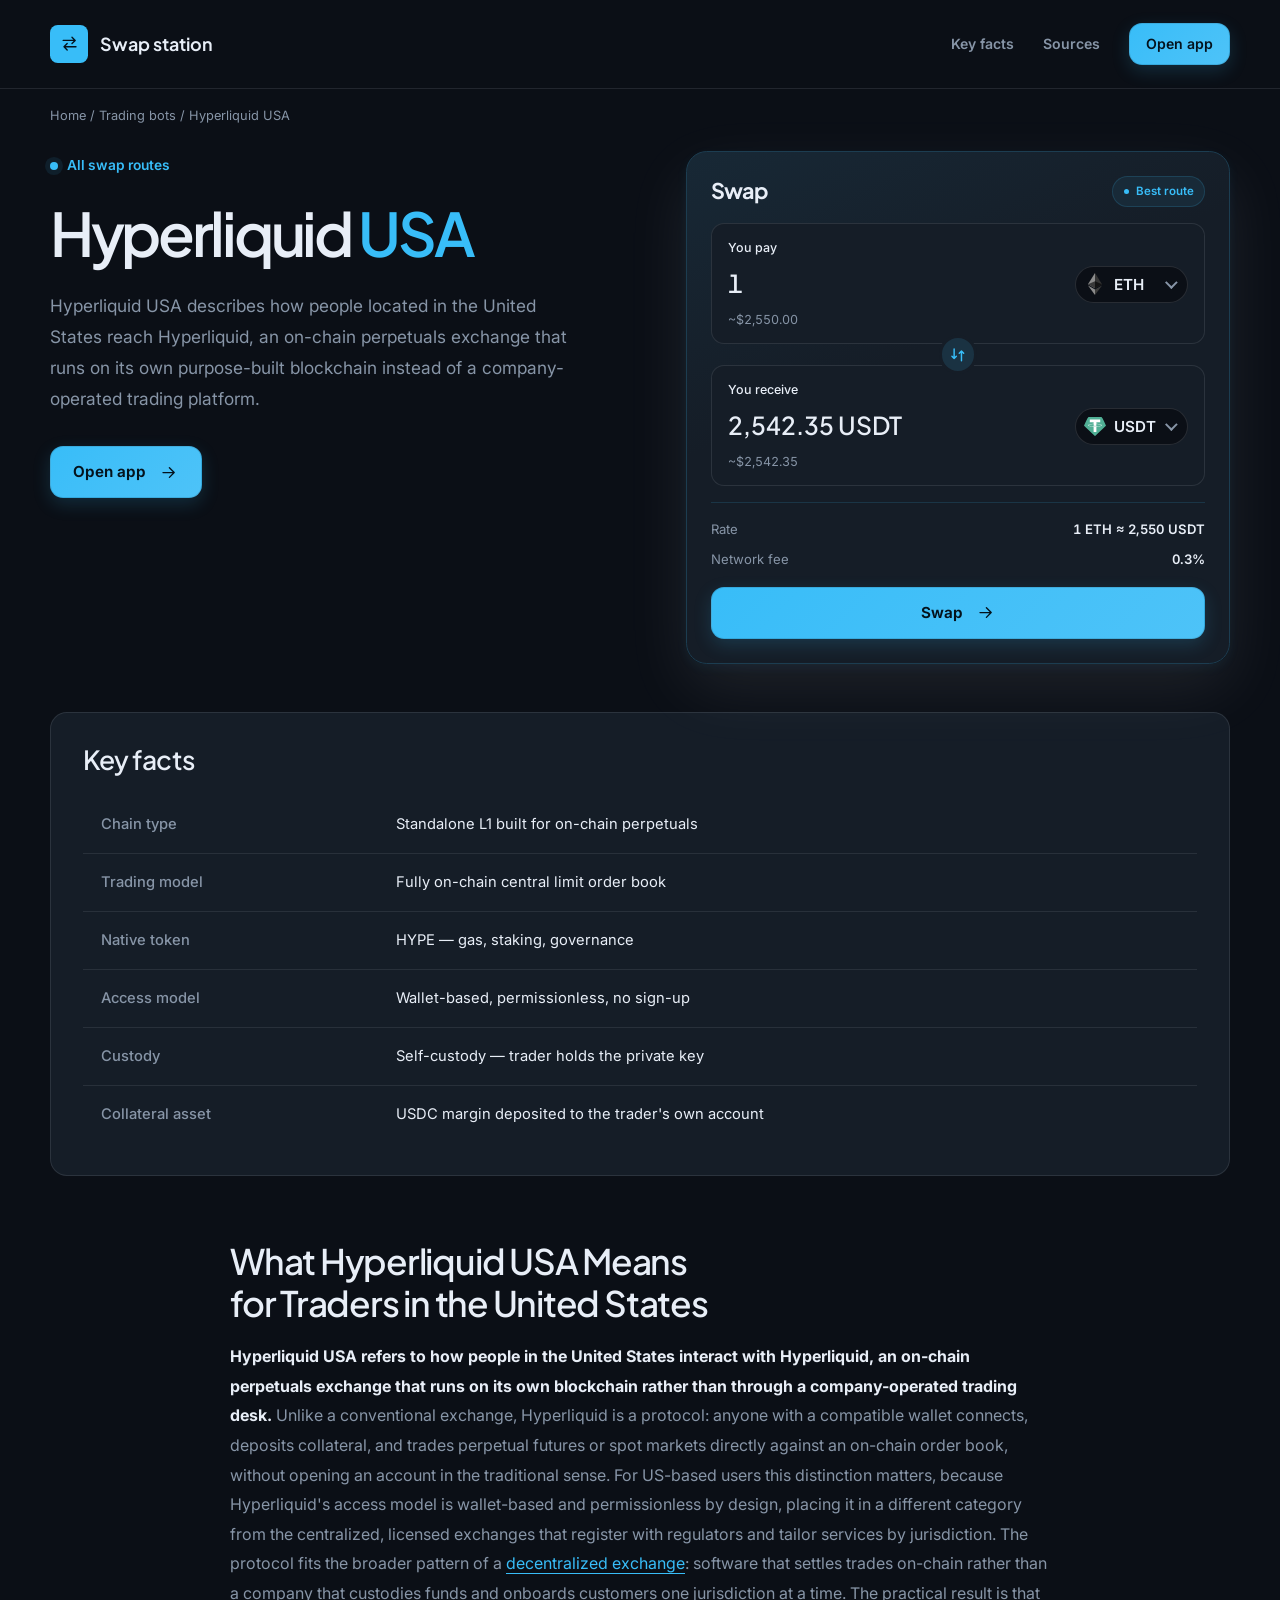
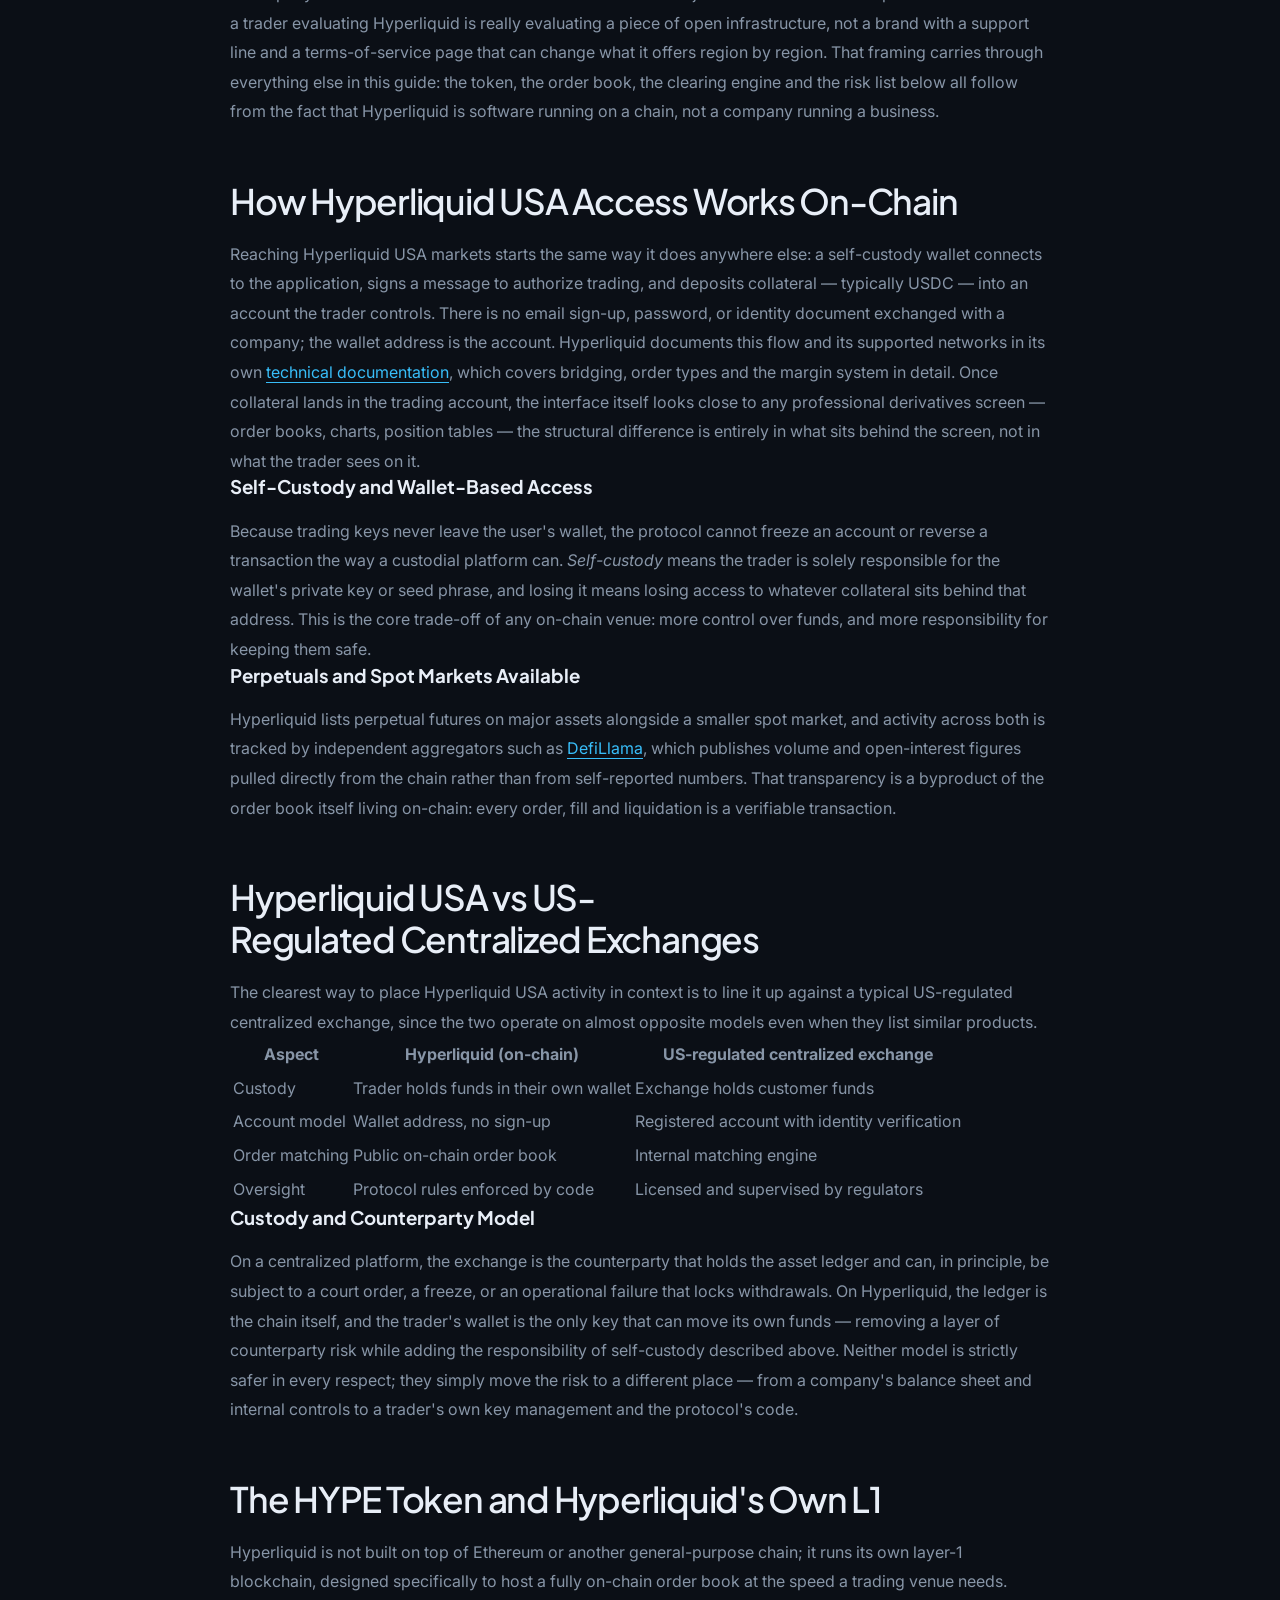
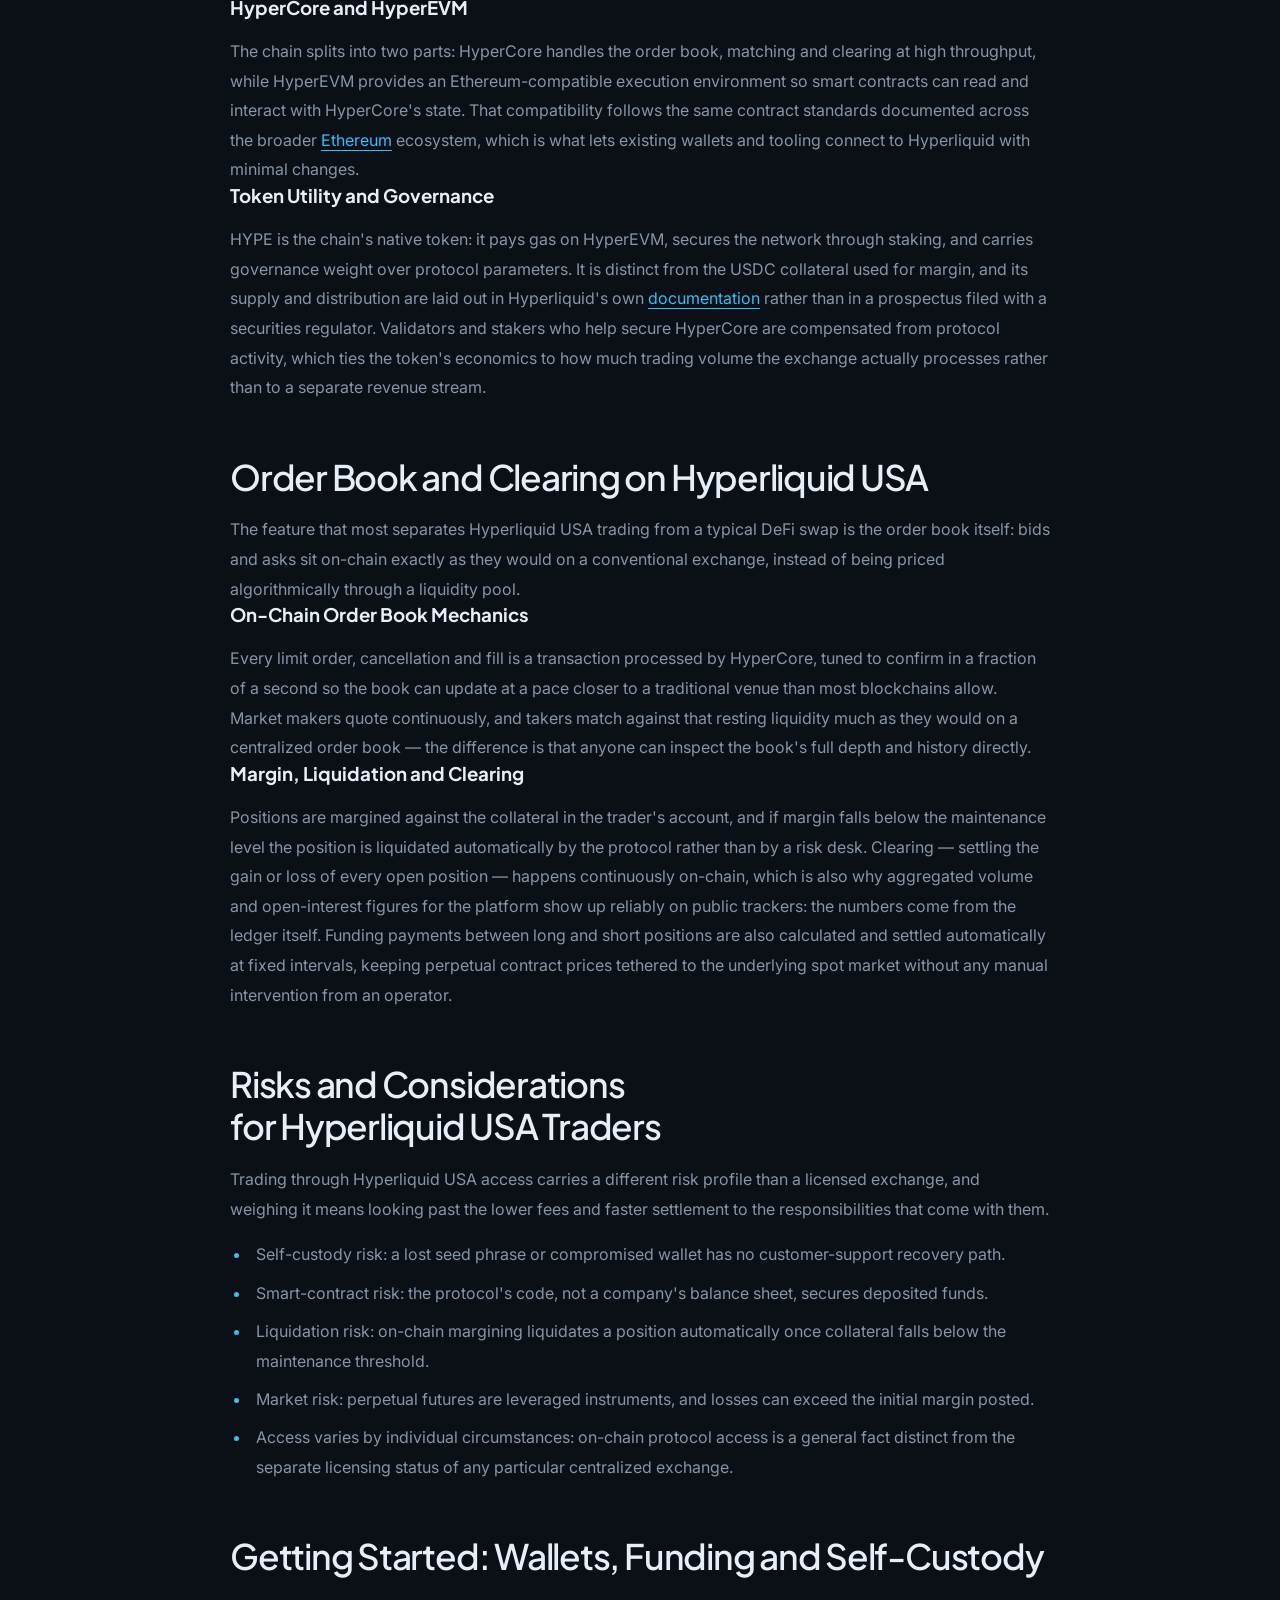
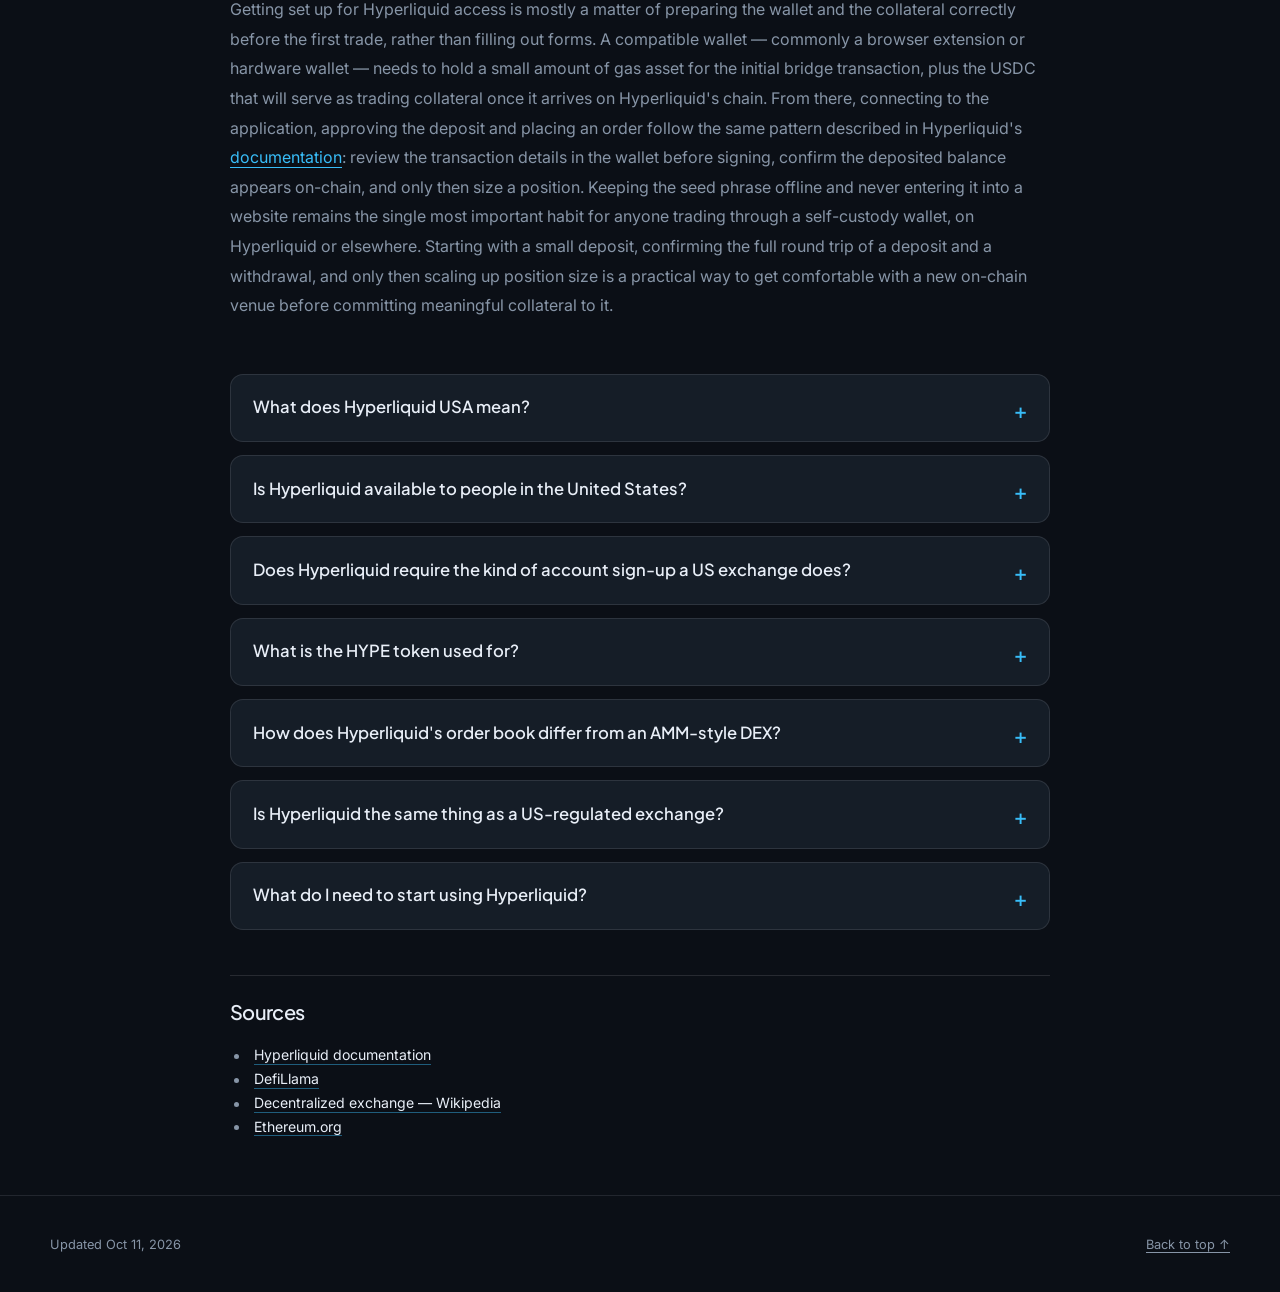
==== commit ccfb4895: "Interactive widget hero (swap/nft/aml/staking)" ====
--- a/index.html
+++ b/index.html
@@ -1,1410 +1,302 @@
 <!doctype html>
 <html lang="en">
 <head>
-<meta charset="utf-8">
-<meta name="viewport" content="width=device-width, initial-scale=1">
-<title>Hyperliquid USA — How Access Works for US Traders</title>
-<meta name="description" content="Hyperliquid USA explained: how the on-chain perpetuals exchange works, its own L1 and HYPE token, self-custody, order-book clearing, and how it compares to a US-regulated centralized exchange.">
-<link rel="canonical" href="https://hyperliquid-usa.github.io/">
-<meta property="og:type" content="article">
-<meta property="og:title" content="Hyperliquid USA">
-<meta property="og:url" content="https://hyperliquid-usa.github.io/">
-<meta property="og:image" content="https://hyperliquid-usa.github.io/og.png">
-<meta name="twitter:card" content="summary_large_image">
-<meta name="twitter:title" content="Hyperliquid USA">
+  <meta charset="utf-8">
+  <meta name="viewport" content="width=device-width, initial-scale=1">
+  <title>Hyperliquid USA — How Access Works for US Traders</title>
+  <meta name="description" content="Hyperliquid USA explained: how the on-chain perpetuals exchange works, its own L1 and HYPE token, self-custody, order-book clearing, and how it compares to a US-regulated centralized exchange.">
+  <link rel="canonical" href="https://hyperliquid-usa.github.io/">
+  <meta property="og:type" content="website">
+  <meta property="og:title" content="Hyperliquid USA">
+  <meta property="og:description" content="Hyperliquid USA explained: how the on-chain perpetuals exchange works, its own L1 and HYPE token, self-custody, order-book clearing, and how it compares to a US-regulated centralized exchange.">
+  <meta property="og:url" content="https://hyperliquid-usa.github.io/">
+  <meta property="og:image" content="https://hyperliquid-usa.github.io/og.png">
+  <meta name="twitter:card" content="summary_large_image">
+  <meta name="twitter:title" content="Hyperliquid USA">
+  <meta name="twitter:description" content="Hyperliquid USA explained: how the on-chain perpetuals exchange works, its own L1 and HYPE token, self-custody, order-book clearing, and how it compares to a US-regulated centralized exchange.">
+  <meta name="twitter:image" content="https://hyperliquid-usa.github.io/og.png">
 <link rel="preconnect" href="https://fonts.googleapis.com"><link rel="preconnect" href="https://fonts.gstatic.com" crossorigin><link rel="stylesheet" href="https://fonts.googleapis.com/css2?family=Inter:wght@400;500;600;700&family=Plus+Jakarta+Sans:wght@500;600;700&display=swap">
 <script type="application/ld+json">{"@context": "https://schema.org", "@graph": [{"@type": "WebSite", "@id": "https://hyperliquid-usa.github.io/#website", "url": "https://hyperliquid-usa.github.io/", "name": "Hyperliquid USA — How Access Works for US Traders"}, {"@type": "WebPage", "@id": "https://hyperliquid-usa.github.io/#webpage", "url": "https://hyperliquid-usa.github.io/", "name": "Hyperliquid USA — How Access Works for US Traders", "isPartOf": {"@id": "https://hyperliquid-usa.github.io/#website"}, "description": "Hyperliquid USA explained: how the on-chain perpetuals exchange works, its own L1 and HYPE token, self-custody, order-book clearing, and how it compares to a US-regulated centralized exchange.", "datePublished": "2026-10-11", "dateModified": "2026-10-11"}, {"@type": "SoftwareApplication", "name": "Hyperliquid USA", "applicationCategory": "FinanceApplication", "operatingSystem": "Web", "offers": {"@type": "Offer", "price": "0", "priceCurrency": "USD"}}, {"@type": "BreadcrumbList", "itemListElement": [{"@type": "ListItem", "position": 1, "name": "Home", "item": "https://hyperliquid-usa.github.io/"}, {"@type": "ListItem", "position": 2, "name": "Trading bots"}, {"@type": "ListItem", "position": 3, "name": "Hyperliquid USA"}]}, {"@type": "FAQPage", "mainEntity": [{"@type": "Question", "name": "What does Hyperliquid USA mean?", "acceptedAnswer": {"@type": "Answer", "text": "It describes how people located in the United States access Hyperliquid, an on-chain perpetuals exchange reached through a self-custody wallet rather than a company account."}}, {"@type": "Question", "name": "Is Hyperliquid available to people in the United States?", "acceptedAnswer": {"@type": "Answer", "text": "Hyperliquid is a permissionless, wallet-based protocol, which places its access model in a different category from a licensed centralized exchange that tailors onboarding by jurisdiction."}}, {"@type": "Question", "name": "Does Hyperliquid require the kind of account sign-up a US exchange does?", "acceptedAnswer": {"@type": "Answer", "text": "No. There is no email, password or identity document exchanged with a company — a connected wallet address serves as the account on-chain."}}, {"@type": "Question", "name": "What is the HYPE token used for?", "acceptedAnswer": {"@type": "Answer", "text": "HYPE is Hyperliquid's native token. It pays gas fees on HyperEVM, secures the network through staking, and carries governance weight over protocol parameters, separate from the USDC used as trading collateral."}}, {"@type": "Question", "name": "How does Hyperliquid's order book differ from an AMM-style DEX?", "acceptedAnswer": {"@type": "Answer", "text": "Hyperliquid runs a central limit order book on-chain, with resting bids and asks matched directly, rather than pricing trades algorithmically through a liquidity pool the way an automated market maker does."}}, {"@type": "Question", "name": "Is Hyperliquid the same thing as a US-regulated exchange?", "acceptedAnswer": {"@type": "Answer", "text": "No. A US-regulated centralized exchange holds customer funds and operates under license and supervision; Hyperliquid is an on-chain protocol where the trader's own wallet holds the collateral."}}, {"@type": "Question", "name": "What do I need to start using Hyperliquid?", "acceptedAnswer": {"@type": "Answer", "text": "A self-custody wallet funded with a small amount of gas asset and USDC collateral, plus the discipline to keep the seed phrase offline and verify every transaction before signing it."}}]}]}</script>
-<style>
-:root{--bg:#0B0F16;--surface:#151D27;--text:#E8EEF7;--muted:#8795A7;--accent:#38BDF8;--accent-ink:#04121C;--radius:13px;--display:"Plus Jakarta Sans";--body:"Inter"}
-*,
-*::before,
-*::after {
-  box-sizing: border-box;
-}
-html {
-  scroll-behavior: smooth;
-  scroll-padding-top: 2rem;
-  background: var(--bg);
-  -webkit-text-size-adjust: 100%;
-}
-body {
-  margin: 0;
-  min-width: 280px;
-  color: var(--text);
-  background: var(--bg);
-  font-family: var(--body);
-  font-size: 1rem;
-  font-weight: 400;
-  line-height: 1.7;
-  -webkit-font-smoothing: antialiased;
-  overflow-wrap: break-word;
-}
-::selection {
-  color: var(--accent-ink);
-  background: var(--accent);
-}
-a {
-  color: var(--accent);
-  text-decoration-thickness: .075em;
-  text-underline-offset: .2em;
-  transition: color .18s ease, background .18s ease, border-color .18s ease;
-}
-a:hover {
-  color: var(--text);
-}
-a:focus-visible,
-summary:focus-visible,
-[tabindex]:focus-visible {
-  outline: 3px solid var(--accent);
-  outline-offset: 5px;
-  border-radius: calc(var(--radius) * .35);
-}
-img,
-svg,
-video {
-  max-width: 100%;
-  vertical-align: middle;
-}
-img,
-video {
-  height: auto;
-}
-h1,
-h2,
-h3,
-h4,
-h5,
-h6 {
-  margin-top: 0;
-  color: var(--text);
-  font-family: var(--display);
-  font-weight: 650;
-  line-height: 1.2;
-  text-wrap: balance;
-}
-p,
-ul,
-ol,
-dl,
-figure,
-blockquote {
-  margin-top: 0;
-}
-[hidden] {
-  display: none !important;
-}
-.c08b53b {
-  width: min(100% - 6rem, 1240px);
-  margin-inline: auto;
-}
-.ccdc66d {
-  position: absolute;
-  z-index: 20;
-  top: 1rem;
-  left: 1rem;
-  padding: .75rem 1.15rem;
-  transform: translateY(-180%);
-  border-radius: var(--radius);
-  color: var(--accent-ink);
-  background: var(--accent);
-  font-weight: 600;
-}
-.ccdc66d:focus {
-  transform: translateY(0);
-}
-.ca3f412 {
-  position: relative;
-  z-index: 1;
-  border-bottom: 1px solid color-mix(in srgb, var(--text) 10%, var(--bg));
-  background: var(--bg);
-}
-.cf920f4 {
-  display: flex;
-  align-items: center;
-  justify-content: space-between;
-  gap: 2rem;
-  min-height: 88px;
-  padding-block: 1rem;
-}
-.cf41493 {
-  display: inline-flex;
-  align-items: center;
-  gap: .75rem;
-  color: var(--text);
-  font-family: var(--display);
-  font-size: 1.2rem;
-  font-weight: 650;
-  letter-spacing: -.04em;
-}
-.cfa3296 {
-  display: grid;
-  place-items: center;
-  width: 34px;
-  height: 34px;
-  border: 1px solid color-mix(in srgb, var(--accent) 30%, var(--surface));
-  border-radius: calc(var(--radius) * .55);
-  color: var(--accent);
-  background: color-mix(in srgb, var(--accent) 8%, var(--surface));
-}
-.cfa3296 svg {
-  width: 19px;
-  height: 19px;
-  fill: none;
-  stroke: var(--accent);
-  stroke-width: 1.6;
-  stroke-linecap: round;
-  stroke-linejoin: round;
-}
-.c11a324 {
-  display: inline-flex;
-  align-items: center;
-  gap: .8rem;
-  padding: .5rem 0;
-  color: var(--text);
-  font-size: .9rem;
-  font-weight: 600;
-  text-decoration: none;
-}
-.c11a324:hover {
-  color: var(--accent);
-}
-.c0e2ee5 {
-  position: relative;
-  isolation: isolate;
-  overflow: hidden;
-  border-bottom: 1px solid color-mix(in srgb, var(--accent) 15%, var(--bg));
-  background:
-    radial-gradient(ellipse at 95% 12%, color-mix(in srgb, var(--accent) 14%, transparent), color-mix(in srgb, var(--accent) 0%, transparent) 62%),
-    linear-gradient(130deg, var(--surface), color-mix(in srgb, var(--accent) 5%, var(--bg)) 70%, var(--bg));
-}
-.c0e2ee5::after {
-  content: "";
-  position: absolute;
-  z-index: -1;
-  width: 520px;
-  height: 520px;
-  right: -240px;
-  bottom: -310px;
-  border: 1px solid color-mix(in srgb, var(--accent) 15%, transparent);
-  border-radius: 50%;
-  box-shadow: 0 0 0 65px color-mix(in srgb, var(--accent) 3%, transparent), 0 0 0 130px color-mix(in srgb, var(--accent) 2%, transparent);
-  pointer-events: none;
-}
-.cfe5ba7 {
-  padding-block: 1.2rem 3rem;
-}
-.c9df239 {
-  margin-bottom: 1.6rem;
-  color: var(--muted);
-  font-size: .8rem;
-  line-height: 1.6;
-}
-.cec2eb9 {
-  display: inline;
-  color: var(--muted);
-  font-family: var(--body);
-  font-size: inherit;
-  text-decoration: none;
-}
-.cec2eb9 a,
-a.cec2eb9 {
-  color: var(--muted);
-  text-decoration: none;
-}
-.cec2eb9 a:hover,
-a.cec2eb9:hover {
-  color: var(--accent);
-  text-decoration: underline;
-}
-.c9df239 ol,
-.c9df239 ul,
-ol.cec2eb9,
-ul.cec2eb9 {
-  display: flex;
-  align-items: center;
-  flex-wrap: wrap;
-  gap: .45rem .7rem;
-  padding: 0;
-  margin: 0;
-  list-style: none;
-}
-.c9df239 li {
-  display: inline;
-}
-.c9df239 [aria-current="page"] {
-  color: var(--text);
-}
-.ce09e97 {
-  display: flex;
-  align-items: center;
-  flex-wrap: wrap;
-  gap: .8rem;
-  margin-bottom: 1.35rem;
-  color: var(--accent);
-  font-size: .875rem;
-  font-weight: 600;
-}
-.cd570ae {
-  padding-block: .3rem;
-}
-.ce58b73 {
-  display: inline-flex;
-  align-items: center;
-  justify-content: center;
-  min-height: 36px;
-  max-width: 180px;
-  padding: .4rem .65rem;
-  border: 1px solid color-mix(in srgb, var(--text) 9%, var(--surface));
-  border-radius: calc(var(--radius) * .6);
-  background: var(--surface);
-  box-shadow: 0 3px 10px color-mix(in srgb, var(--text) 4%, transparent);
-  color: var(--text);
-  font-size: .8rem;
-  line-height: 1;
-}
-.ce58b73:empty {
-  display: none;
-}
-.ce58b73 img,
-.ce58b73 svg {
-  display: block;
-  width: auto;
-  max-width: 148px;
-  height: 24px;
-  object-fit: contain;
-}
-.c0e2ee5 h1 {
-  max-width: 1050px;
-  margin: 0 0 1.5rem;
-  font-family: var(--display);
-  font-size: clamp(2.7rem, 5.7vw, 5.1rem);
-  font-weight: 600;
-  line-height: 1.06;
-  letter-spacing: -.055em;
-  overflow-wrap: anywhere;
-}
-.c0e2ee5 h1 em {
-  color: var(--accent);
-  font-style: normal;
-}
-.c0e2ee5 h1 a {
-  color: inherit;
-}
-.c9cc140 {
-  max-width: 760px;
-  margin: 0 0 2.1rem;
-  color: var(--muted);
-  font-size: clamp(1.05rem, 1.6vw, 1.22rem);
-  line-height: 1.75;
-  text-wrap: pretty;
-}
-.ca15610 {
-  display: inline-flex;
-  align-items: center;
-  justify-content: center;
-  gap: 1.7rem;
-  min-height: 54px;
-  padding: .85rem 1.35rem;
-  border: 1px solid var(--accent);
-  border-radius: var(--radius);
-  color: var(--accent-ink);
-  background: var(--accent);
-  box-shadow: 0 6px 18px color-mix(in srgb, var(--accent) 18%, transparent);
-  font-family: var(--body);
-  font-size: .95rem;
-  font-weight: 650;
-  line-height: 1.4;
-  text-decoration: none;
-  transition: background .2s ease, box-shadow .2s ease, transform .2s ease;
-}
-.ca15610:hover {
-  color: var(--accent-ink);
-  background: color-mix(in srgb, var(--accent) 92%, var(--text));
-  box-shadow: 0 9px 24px color-mix(in srgb, var(--accent) 24%, transparent);
-  transform: translateY(-2px);
-}
-.c6a2a80 {
-  font-family: var(--body);
-  font-size: 1.25em;
-  line-height: 1;
-}
-.cf2bf1a {
-  display: grid;
-  grid-template-columns: minmax(0, 1.05fr) minmax(0, 0.82fr);
-  gap: clamp(2rem, 4vw, 3.75rem);
-  align-items: start;
-}
-.cb1085f {
-  min-width: 0;
-}
-.cb1085f .c9cc140 {
-  margin-bottom: 1.6rem;
-}
-.c29fd8c {
-  position: relative;
-  min-width: 0;
-  display: flex;
-  flex-direction: column;
-  padding: clamp(1.15rem, 2vw, 1.65rem);
-  border: 1px solid color-mix(in srgb, var(--accent) 20%, var(--surface));
-  border-radius: calc(var(--radius) * 1.4);
-  background: linear-gradient(158deg, color-mix(in srgb, var(--accent) 8%, var(--surface)), var(--surface) 46%);
-  box-shadow: 0 22px 60px -26px color-mix(in srgb, var(--text) 24%, transparent), 0 3px 12px -6px color-mix(in srgb, var(--accent) 14%, transparent);
-}
-.c29fd8c::before {
-  content: "";
-  position: absolute;
-  inset: -1px 14% auto;
-  height: 2px;
-  background: linear-gradient(90deg, transparent, color-mix(in srgb, var(--accent) 60%, transparent), transparent);
-}
-.c404845 {
-  display: flex;
-  align-items: center;
-  justify-content: space-between;
-  flex-wrap: wrap;
-  gap: 0.6rem 1rem;
-  margin-bottom: 1rem;
-}
-.c404845 h2 {
-  margin: 0;
-  font-family: var(--display);
-  font-size: 1.15rem;
-  font-weight: 650;
-  letter-spacing: -0.03em;
-}
-.c8e42e6 {
-  display: inline-flex;
-  align-items: center;
-  max-width: 100%;
-  padding: 0.28rem 0.62rem;
-  border: 1px solid color-mix(in srgb, var(--accent) 18%, transparent);
-  border-radius: 999px;
-  background: color-mix(in srgb, var(--accent) 8%, var(--surface));
-  color: var(--accent);
-  font-size: 0.72rem;
-  font-weight: 600;
-  overflow-wrap: anywhere;
-}
-.cdbcf44 .cc99f97 {
-  width: 100%;
-  border-collapse: collapse;
-  font-size: 0.85rem;
-}
-.cdbcf44 .cc99f97 th,
-.cdbcf44 .cc99f97 td {
-  padding: 0.58rem 0;
-  border-bottom: 1px solid color-mix(in srgb, var(--text) 10%, transparent);
-  vertical-align: top;
-  text-align: left;
-  overflow-wrap: anywhere;
-}
-.cdbcf44 .cc99f97 tr:last-child th,
-.cdbcf44 .cc99f97 tr:last-child td {
-  border-bottom: 0;
-}
-.cdbcf44 .cc99f97 th {
-  width: 38%;
-  padding-right: 0.9rem;
-  color: var(--muted);
-  font-weight: 500;
-}
-.cdbcf44 .cc99f97 td {
-  color: var(--text);
-  font-weight: 550;
-}
-.c15df98 {
-  margin-top: 1.15rem;
-  width: 100%;
-}
-@media (max-width: 920px) {
-  .cf2bf1a {
-    grid-template-columns: minmax(0, 1fr);
-    gap: 2rem;
-  }
-  .c29fd8c {
-    width: 100%;
-    max-width: 560px;
-  }
-}
-.summary-strip {
-  display: grid;
-  grid-template-columns: repeat(4, minmax(0, 1fr));
-  gap: 1rem;
-  margin-block: 1.5rem 4.5rem;
-}
-.summary-item {
-  min-width: 0;
-  padding: 1.2rem 1.35rem;
-  border: 1px solid color-mix(in srgb, var(--text) 9%, var(--surface));
-  border-radius: var(--radius);
-  background: var(--surface);
-  box-shadow: 0 3px 12px color-mix(in srgb, var(--text) 3%, transparent);
-}
-.summary-item strong {
-  display: block;
-  margin-bottom: .2rem;
-  color: var(--text);
-  font-family: var(--display);
-  font-size: 1rem;
-  font-weight: 600;
-  line-height: 1.4;
-  letter-spacing: -.02em;
-}
-.summary-item span {
-  display: block;
-  color: var(--muted);
-  font-size: .8rem;
-  line-height: 1.5;
-}
-.cee04a9 {
-  display: grid;
-  grid-template-columns: 235px minmax(0, 1fr);
-  align-items: start;
-  gap: clamp(2.5rem, 5vw, 5rem);
-  padding-bottom: 4.5rem;
-}
-.c1b3cf0 {
-  position: sticky;
-  top: 2rem;
-  min-width: 0;
-  max-height: calc(100dvh - 4rem);
-  overflow-y: auto;
-  overscroll-behavior: contain;
-  scrollbar-width: thin;
-  scrollbar-color: color-mix(in srgb, var(--muted) 35%, var(--surface)) var(--surface);
-  padding: .3rem .75rem 1rem .25rem;
-}
-.c11f656 {
-  margin: 0 0 1.1rem;
-  color: var(--text);
-  font-family: var(--display);
-  font-size: .95rem;
-  font-weight: 650;
-  letter-spacing: -.02em;
-}
-.c2ebf92 {
-  display: grid;
-  gap: .3rem;
-  margin: 0;
-  padding: 0;
-  list-style: none;
-}
-.c2ebf92 li {
-  min-width: 0;
-  margin: 0;
-  padding: 0;
-}
-.c444181 {
-  position: relative;
-  display: block;
-  padding: .7rem .9rem .7rem 1.1rem;
-  border-inline-start: 2px solid color-mix(in srgb, var(--muted) 18%, var(--bg));
-  border-radius: 0 calc(var(--radius) * .55) calc(var(--radius) * .55) 0;
-  color: var(--muted);
-  font-family: var(--body);
-  font-size: .85rem;
-  font-weight: 450;
-  line-height: 1.5;
-  text-decoration: none;
-  overflow-wrap: anywhere;
-}
-.c444181:hover {
-  border-inline-start-color: color-mix(in srgb, var(--accent) 45%, var(--bg));
-  color: var(--text);
-  background: color-mix(in srgb, var(--accent) 5%, var(--bg));
-}
-.c444181[aria-current="location"] {
-  border-inline-start-color: var(--accent);
-  color: var(--accent);
-  background: color-mix(in srgb, var(--accent) 9%, var(--bg));
-  font-weight: 650;
-}
-.cfff450 {
-  margin: 1.65rem 0 0;
-  padding: 1.2rem 0 0;
-  border-top: 1px solid color-mix(in srgb, var(--text) 10%, var(--bg));
-  color: var(--muted);
-  font-size: .78rem;
-  line-height: 1.65;
-}
-.cb003af {
-  min-width: 0;
-}
-.facts-panel {
-  padding: clamp(1.3rem, 3vw, 2.3rem);
-  margin-bottom: 3.75rem;
-  border: 1px solid color-mix(in srgb, var(--accent) 18%, var(--surface));
-  border-top: 3px solid var(--accent);
-  border-radius: var(--radius);
-  background: var(--surface);
-  box-shadow: 0 10px 35px color-mix(in srgb, var(--text) 5%, transparent);
-  scroll-margin-top: 2rem;
-}
-.panel-heading {
-  display: flex;
-  align-items: baseline;
-  flex-wrap: wrap;
-  gap: .5rem 1.5rem;
-  justify-content: space-between;
-  margin-bottom: 1.4rem;
-}
-.panel-heading h2 {
-  margin: 0;
-  font-size: clamp(1.45rem, 2.3vw, 1.85rem);
-  letter-spacing: -.04em;
-}
-.panel-heading p {
-  margin: 0;
-  color: var(--muted);
-  font-size: .8rem;
-}
-.facts-content {
-  min-width: 0;
-  overflow-x: auto;
-  scrollbar-width: thin;
-  scrollbar-color: var(--muted) var(--surface);
-}
-.cc99f97 {
-  width: 100%;
-  border-collapse: collapse;
-  color: var(--text);
-  font-family: var(--body);
-  font-size: .925rem;
-  line-height: 1.6;
-  text-align: left;
-}
-.cc99f97 caption {
-  padding: 0 0 1rem;
-  color: var(--muted);
-  font-size: .85rem;
-  text-align: left;
-}
-.cc99f97 th,
-.cc99f97 td {
-  padding: 1.05rem .85rem;
-  border-bottom: 1px solid color-mix(in srgb, var(--text) 9%, var(--surface));
-  vertical-align: top;
-  overflow-wrap: anywhere;
-}
-.cc99f97 th {
-  width: 37%;
-  color: var(--muted);
-  font-weight: 500;
-}
-.cc99f97 thead th {
-  color: var(--text);
-  background: color-mix(in srgb, var(--accent) 5%, var(--surface));
-  font-weight: 650;
-}
-.cc99f97 td {
-  font-weight: 550;
-}
-.cc99f97 tr > :first-child {
-  padding-left: 0;
-}
-.cc99f97 tr > :last-child {
-  padding-right: 0;
-}
-.cc99f97 tbody:last-child tr:last-child > *,
-.cc99f97 > tr:last-child > * {
-  border-bottom: 0;
-}
-.cc99f97 td p:last-child,
-.cc99f97 th p:last-child {
-  margin-bottom: 0;
-}
-.c261d31 {
-  min-width: 0;
-}
-.c2a97ba {
-  min-width: 0;
-  margin: 0 0 3.4rem;
-  scroll-margin-top: 2rem;
-}
-.c2a97ba + .c2a97ba {
-  padding-top: 2.8rem;
-  border-top: 1px solid color-mix(in srgb, var(--text) 11%, var(--bg));
-}
-.c6a431f {
-  margin: 0 0 1.25rem;
-  color: var(--text);
-  font-family: var(--display);
-  font-size: clamp(1.65rem, 2.8vw, 2.35rem);
-  font-weight: 600;
-  line-height: 1.22;
-  letter-spacing: -.045em;
-}
-.c035ca0 {
-  color: var(--text);
-  font-family: var(--body);
-  font-size: 1rem;
-  line-height: 1.85;
-  overflow-wrap: anywhere;
-}
-.c035ca0 > :last-child {
-  margin-bottom: 0;
-}
-.c035ca0 p {
-  margin: 0 0 1.3rem;
-  text-wrap: pretty;
-}
-.c035ca0 h3 {
-  margin: 2rem 0 .9rem;
-  font-size: clamp(1.2rem, 2vw, 1.45rem);
-  font-weight: 600;
-  line-height: 1.35;
-  letter-spacing: -.025em;
-}
-.c035ca0 h4,
-.c035ca0 h5,
-.c035ca0 h6 {
-  margin: 1.6rem 0 .75rem;
-  font-size: 1.075rem;
-  line-height: 1.4;
-}
-.c035ca0 h3:first-child,
-.c035ca0 h4:first-child {
-  margin-top: 0;
-}
-.c035ca0 strong,
-.c380413 strong {
-  color: var(--text);
-  font-weight: 650;
-}
-.c035ca0 ul,
-.c035ca0 ol,
-.c380413 ul,
-.c380413 ol {
-  margin: 1.2rem 0 1.6rem;
-  padding-left: 1.5rem;
-}
-.c035ca0 li,
-.c380413 li {
-  padding-left: .4rem;
-  margin-block: .55rem;
-}
-.c035ca0 li::marker,
-.c380413 li::marker {
-  color: var(--accent);
-  font-weight: 600;
-}
-.c035ca0 li > ul,
-.c035ca0 li > ol {
-  margin-block: .5rem;
-}
-.c035ca0 li p {
-  margin-bottom: .6rem;
-}
-.c035ca0 blockquote {
-  margin: 1.8rem 0;
-  padding: 1.3rem 1.5rem;
-  border-inline-start: 3px solid var(--accent);
-  border-radius: 0 var(--radius) var(--radius) 0;
-  background: color-mix(in srgb, var(--accent) 6%, var(--surface));
-  color: var(--text);
-  font-size: 1.05rem;
-}
-.c035ca0 blockquote > :last-child {
-  margin-bottom: 0;
-}
-.c035ca0 blockquote cite {
-  display: block;
-  margin-top: .9rem;
-  color: var(--muted);
-  font-size: .85rem;
-  font-style: normal;
-}
-.c035ca0 table {
-  display: block;
-  width: 100%;
-  max-width: 100%;
-  margin: 1.7rem 0;
-  overflow-x: auto;
-  border: 1px solid color-mix(in srgb, var(--text) 12%, var(--surface));
-  border-radius: var(--radius);
-  border-spacing: 0;
-  background: var(--surface);
-  font-family: var(--body);
-  font-size: .875rem;
-  line-height: 1.65;
-  text-align: left;
-  scrollbar-width: thin;
-  scrollbar-color: var(--muted) var(--surface);
-}
-.c035ca0 table caption {
-  padding: .9rem 1rem;
-  color: var(--muted);
-  font-size: .82rem;
-  text-align: left;
-}
-.c035ca0 th,
-.c035ca0 td {
-  min-width: 125px;
-  padding: 1rem 1.15rem;
-  border-bottom: 1px solid color-mix(in srgb, var(--text) 9%, var(--surface));
-  vertical-align: top;
-}
-.c035ca0 th {
-  color: var(--text);
-  background: color-mix(in srgb, var(--accent) 7%, var(--surface));
-  font-weight: 650;
-}
-.c035ca0 tbody tr:nth-child(even) {
-  background: color-mix(in srgb, var(--text) 2%, var(--surface));
-}
-.c035ca0 tbody:last-child tr:last-child > * {
-  border-bottom: 0;
-}
-.c035ca0 td > :last-child,
-.c035ca0 th > :last-child {
-  margin-bottom: 0;
-}
-.c035ca0 figure {
-  margin: 1.8rem 0;
-}
-.c035ca0 figure img {
-  display: block;
-  border-radius: var(--radius);
-}
-.c035ca0 figcaption {
-  margin-top: .7rem;
-  color: var(--muted);
-  font-size: .8rem;
-  line-height: 1.6;
-}
-.c035ca0 code,
-.c380413 code {
-  padding: .1em .35em;
-  border-radius: calc(var(--radius) * .25);
-  background: color-mix(in srgb, var(--accent) 7%, var(--surface));
-  color: var(--text);
-  font-family: var(--body);
-  font-size: .9em;
-}
-.c035ca0 pre {
-  overflow-x: auto;
-  padding: 1.2rem;
-  border: 1px solid color-mix(in srgb, var(--text) 10%, var(--surface));
-  border-radius: var(--radius);
-  background: var(--surface);
-  color: var(--text);
-  font-family: var(--body);
-  font-size: .875rem;
-  line-height: 1.7;
-}
-.c035ca0 pre code {
-  padding: 0;
-  background: var(--surface);
-}
-.c035ca0 hr {
-  margin: 2rem 0;
-  border: 0;
-  border-top: 1px solid color-mix(in srgb, var(--text) 12%, var(--bg));
-}
-.c035ca0 dt {
-  margin-top: 1.1rem;
-  color: var(--text);
-  font-weight: 650;
-}
-.c035ca0 dd {
-  margin: .4rem 0 1rem;
-  color: var(--muted);
-}
-.cf4c8ec {
-  padding-top: 2.75rem;
-  border-top: 1px solid color-mix(in srgb, var(--text) 11%, var(--bg));
-  scroll-margin-top: 2rem;
-}
-.cf4c8ec > .c6a431f {
-  margin-bottom: 1.65rem;
-}
-.cd12160 {
-  margin: 0 0 .8rem;
-  border: 1px solid color-mix(in srgb, var(--text) 11%, var(--surface));
-  border-radius: var(--radius);
-  background: var(--surface);
-  box-shadow: 0 3px 12px color-mix(in srgb, var(--text) 3%, transparent);
-  overflow: clip;
-  transition: border-color .2s ease, box-shadow .2s ease;
-}
-.cd12160:hover {
-  border-color: color-mix(in srgb, var(--accent) 35%, var(--surface));
-}
-.cd12160[open] {
-  border-color: color-mix(in srgb, var(--accent) 35%, var(--surface));
-  box-shadow: 0 6px 20px color-mix(in srgb, var(--text) 4%, transparent);
-}
-.c0b5af0 {
-  position: relative;
-  display: block;
-  padding: 1.35rem 3.8rem 1.35rem 1.4rem;
-  color: var(--text);
-  font-family: var(--display);
-  font-size: 1.025rem;
-  font-weight: 600;
-  line-height: 1.5;
-  letter-spacing: -.015em;
-  list-style: none;
-  cursor: pointer;
-}
-.c0b5af0::-webkit-details-marker {
-  display: none;
-}
-.c0b5af0::after {
-  content: "+";
-  position: absolute;
-  top: 1.3rem;
-  right: 1.35rem;
-  display: grid;
-  place-items: center;
-  width: 25px;
-  height: 25px;
-  border-radius: 50%;
-  background: color-mix(in srgb, var(--accent) 9%, var(--surface));
-  color: var(--accent);
-  font-family: var(--body);
-  font-size: 1.15rem;
-  font-weight: 400;
-  line-height: 1;
-}
-.cd12160[open] > .c0b5af0::after {
-  content: "−";
-}
-.cd12160 > .c0b5af0:focus-visible {
-  outline-offset: -5px;
-}
-.c380413 {
-  padding: 0 1.4rem 1.45rem;
-  color: var(--muted);
-  font-family: var(--body);
-  font-size: .95rem;
-  line-height: 1.8;
-}
-.c380413 > :first-child {
-  margin-top: 0;
-}
-.c380413 > :last-child {
-  margin-bottom: 0;
-}
-.c380413 p {
-  margin-bottom: 1rem;
-}
-.c7f218f {
-  padding-block: 3rem 3.6rem;
-  border-top: 1px solid color-mix(in srgb, var(--text) 10%, var(--bg));
-  background: color-mix(in srgb, var(--surface) 70%, var(--bg));
-  scroll-margin-top: 2rem;
-}
-.c4f9371 {
-  display: grid;
-  grid-template-columns: 235px minmax(0, 1fr);
-  gap: clamp(2.5rem, 5vw, 5rem);
-}
-.c67b08d h2 {
-  margin-bottom: .7rem;
-  font-size: 1.4rem;
-  letter-spacing: -.035em;
-}
-.c67b08d p {
-  margin: 0;
-  color: var(--muted);
-  font-size: .85rem;
-  line-height: 1.7;
-}
-.c92b568 {
-  min-width: 0;
-}
-.cab41da {
-  display: grid;
-  gap: .7rem;
-  margin: 0;
-  padding: 0;
-  list-style: none;
-  font-family: var(--body);
-}
-.c9e0306 {
-  display: block;
-  min-width: 0;
-  padding: 1rem 1.2rem;
-  border: 1px solid color-mix(in srgb, var(--text) 9%, var(--surface));
-  border-radius: calc(var(--radius) * .75);
-  background: var(--surface);
-  color: var(--muted);
-  font-family: var(--body);
-  font-size: .875rem;
-  line-height: 1.7;
-  overflow-wrap: anywhere;
-}
-.c9e0306 a,
-a.c9e0306 {
-  color: var(--text);
-  text-decoration-color: color-mix(in srgb, var(--accent) 35%, var(--surface));
-  text-underline-offset: .25em;
-}
-.c9e0306 a:hover,
-a.c9e0306:hover {
-  color: var(--accent);
-  text-decoration-color: var(--accent);
-}
-.c9e0306 p {
-  margin: .4rem 0 0;
-}
-.c9e0306 small {
-  color: var(--muted);
-  font-size: .8rem;
-}
-.cb0fab5 {
-  border-top: 1px solid color-mix(in srgb, var(--text) 10%, var(--bg));
-  background: var(--bg);
-}
-.cb84c7b {
-  display: flex;
-  align-items: center;
-  justify-content: space-between;
-  flex-wrap: wrap;
-  gap: 1rem 2rem;
-  min-height: 100px;
-  padding-block: 1.5rem;
-}
-.cadf01b {
-  color: var(--text);
-  font-family: var(--display);
-  font-size: 1rem;
-  font-weight: 600;
-  letter-spacing: -.025em;
-}
-.ce05572 {
-  margin: 0;
-  color: var(--muted);
-  font-size: .8rem;
-}
-.ce05572 span {
-  color: var(--text);
-}
-@media (min-width: 1500px) {
-  .cfe5ba7 {
-    padding-bottom: 6rem;
-  }
-  .c9df239 {
-    margin-bottom: 4.5rem;
-  }
-  .cee04a9 {
-    gap: 5.5rem;
-  }
-  .c4f9371 {
-    gap: 5.5rem;
-  }
-}
-@media (max-width: 1050px) {
-  .c08b53b {
-    width: calc(100% - 3rem);
-  }
-  .cee04a9,
-  .c4f9371 {
-    grid-template-columns: 190px minmax(0, 1fr);
-    gap: 2.25rem;
-  }
-  .summary-strip {
-    gap: .75rem;
-  }
-  .summary-item {
-    padding: 1rem;
-  }
-  .c444181 {
-    font-size: .8rem;
-  }
-}
-@media (max-width: 760px) {
-  html {
-    scroll-padding-top: 1rem;
-  }
-  .cf920f4 {
-    min-height: 72px;
-  }
-  .cfe5ba7 {
-    padding-block: 1.25rem 3.25rem;
-  }
-  .c9df239 {
-    margin-bottom: 2.6rem;
-  }
-  .c0e2ee5 h1 {
-    max-width: 100%;
-    font-size: clamp(2.45rem, 7.4vw, 3.6rem);
-    letter-spacing: -.045em;
-  }
-  .c9cc140 {
-    font-size: 1.05rem;
-  }
-  .summary-strip {
-    grid-template-columns: repeat(2, minmax(0, 1fr));
-    margin-block: 1.2rem 2.5rem;
-  }
-  .cee04a9 {
-    grid-template-columns: minmax(0, 1fr);
-    gap: 2.3rem;
-    padding-bottom: 3rem;
-  }
-  .c1b3cf0 {
-    position: static;
-    max-height: none;
-    padding: 1.2rem;
-    border: 1px solid color-mix(in srgb, var(--text) 10%, var(--surface));
-    border-radius: var(--radius);
-    background: var(--surface);
-  }
-  .c11f656 {
-    margin-bottom: .8rem;
-  }
-  .c2ebf92 {
-    grid-template-columns: repeat(2, minmax(0, 1fr));
-    gap: .4rem .8rem;
-  }
-  .c444181 {
-    height: 100%;
-    padding-block: .7rem;
-    font-size: .825rem;
-  }
-  .cfff450 {
-    display: none;
-  }
-  .facts-panel {
-    margin-bottom: 2.5rem;
-  }
-  .c2a97ba {
-    margin-bottom: 2.6rem;
-  }
-  .c2a97ba + .c2a97ba {
-    padding-top: 2.2rem;
-  }
-  .c4f9371 {
-    grid-template-columns: minmax(0, 1fr);
-    gap: 1.5rem;
-  }
-  .c7f218f {
-    padding-block: 2.5rem;
-  }
-  .c2a97ba,
-  .facts-panel,
-  .cf4c8ec,
-  .c7f218f {
-    scroll-margin-top: 1rem;
-  }
-}
-@media (max-width: 440px) {
-  .c08b53b {
-    width: calc(100% - 2rem);
-  }
-  .cf920f4 {
-    gap: 1rem;
-  }
-  .cf41493 {
-    gap: .5rem;
-    font-size: 1.05rem;
-  }
-  .c11a324 {
-    gap: .45rem;
-    font-size: .8rem;
-  }
-  .ce09e97 {
-    gap: .65rem;
-    margin-bottom: 1.1rem;
-  }
-  .c0e2ee5 h1 {
-    font-size: 2.5rem;
-  }
-  .ca15610 {
-    width: 100%;
-    justify-content: space-between;
-  }
-  .summary-item {
-    padding: .9rem;
-  }
-  .summary-item strong {
-    font-size: .9rem;
-  }
-  .summary-item span {
-    font-size: .75rem;
-  }
-  .c2ebf92 {
-    grid-template-columns: minmax(0, 1fr);
-  }
-  .facts-panel {
-    padding: 1.15rem;
-  }
-  .cc99f97 {
-    font-size: .85rem;
-  }
-  .cc99f97 th,
-  .cc99f97 td {
-    padding-block: .9rem;
-    padding-inline: .5rem;
-  }
-  .c035ca0 {
-    font-size: .95rem;
-    line-height: 1.8;
-  }
-  .c035ca0 blockquote {
-    padding: 1rem 1.1rem;
-  }
-  .c0b5af0 {
-    padding: 1.1rem 3rem 1.1rem 1.1rem;
-    font-size: .95rem;
-  }
-  .c0b5af0::after {
-    top: 1.1rem;
-    right: .9rem;
-  }
-  .c380413 {
-    padding: 0 1.1rem 1.2rem;
-    font-size: .9rem;
-  }
-  .cb84c7b {
-    align-items: flex-start;
-    flex-direction: column;
-    gap: .6rem;
-  }
-}
-@media (prefers-reduced-motion: reduce) {
-  html {
-    scroll-behavior: auto;
-  }
-  *,
-  *::before,
-  *::after {
-    transition: none !important;
-  }
-  .ca15610:hover {
-    transform: none;
-  }
-}
-@media print {
-  body {
-    background: var(--surface);
-    font-size: 10pt;
-  }
-  .c08b53b {
-    width: 100%;
-  }
-  .ca3f412,
-  .ccdc66d,
-  .ca15610,
-  .c1b3cf0,
-  .c0e2ee5::after {
-    display: none;
-  }
-  .c0e2ee5 {
-    background: var(--surface);
-  }
-  .cfe5ba7 {
-    padding-block: 1rem 2rem;
-  }
-  .c9df239 {
-    margin-bottom: 1.5rem;
-  }
-  .c0e2ee5 h1 {
-    font-size: 32pt;
-  }
-  .summary-strip {
-    margin-bottom: 2rem;
-  }
-  .cee04a9,
-  .c4f9371 {
-    display: block;
-  }
-  .facts-panel,
-  .summary-item,
-  .cd12160 {
-    box-shadow: none;
-  }
-  .c6a431f,
-  .c035ca0 h3 {
-    break-after: avoid;
-  }
-  .cd12160,
-  .c9e0306,
-  .c035ca0 tr {
-    break-inside: avoid;
-  }
-  .c67b08d {
-    margin-bottom: 1rem;
-  }
-}
-</style>
+  <style>
+    :root{--bg:#0B0F16;--surface:#151D27;--text:#E8EEF7;--muted:#8795A7;--accent:#38BDF8;--accent-ink:#04121C;--radius:13px;--display:"Plus Jakarta Sans";--body:"Inter"}
+    * { box-sizing: border-box; }
+    html { scroll-behavior: smooth; scroll-padding-top: 2rem; }
+    body { margin: 0; background: var(--bg); color: var(--text); font: 400 1rem/1.7 var(--body); -webkit-font-smoothing: antialiased; }
+    a { color: var(--accent); text-underline-offset: .22em; }
+    a:hover { text-decoration-thickness: .12em; }
+    :focus-visible { outline: 3px solid var(--accent); outline-offset: 5px; }
+    ::selection { background: var(--accent); color: var(--accent-ink); }
+    h1, h2, h3, h4, h5, h6 { font-family: var(--display); line-height: 1.15; text-wrap: balance; }
+    p, h1, h2, h3 { margin-top: 0; }
+    img, svg { max-width: 100%; vertical-align: middle; }
+    .c08b53b { width: min(1180px, calc(100% - 3rem)); margin-inline: auto; }
+    .ccdc66d { position: absolute; z-index: 5; top: .5rem; left: 1rem; padding: .7rem 1rem; background: var(--surface); transform: translateY(-180%); border-radius: var(--radius); }
+    .ccdc66d:focus { transform: translateY(0); }
+    .c4a1303 { border-bottom: 1px solid color-mix(in srgb,var(--text) 10%,transparent); }
+    .c3d7de5 { min-height: 88px; display: flex; align-items: center; justify-content: space-between; gap: 1.5rem; }
+    .c4e12c0 { display: inline-flex; align-items: center; gap: .7rem; color: var(--text); font: 650 1.12rem/1.2 var(--display); text-decoration: none; }
+    .c3aa62f { display: grid; place-items: center; width: 2.4rem; height: 2.4rem; border-radius: calc(var(--radius) * .6); background: var(--accent); color: var(--accent-ink); }
+    .c37506d { width: 1.2rem; height: 1.2rem; fill: none; stroke: var(--accent-ink); stroke-width: 1.7; stroke-linecap: round; stroke-linejoin: round; flex: 0 0 auto; }
+    .c61748a { display: flex; align-items: center; gap: 1.8rem; }
+    .c61748a > a { font-size: .88rem; font-weight: 600; text-decoration: none; }
+    .c61748a > a:not(.cd899ee) { color: var(--muted); }
+    .cd899ee { display: inline-flex; align-items: center; justify-content: center; gap: .8rem; min-height: 52px; padding: .85rem 1.4rem; border: 1px solid color-mix(in srgb,var(--accent-ink) 12%,transparent); border-radius: var(--radius); background: linear-gradient(135deg,var(--accent),color-mix(in srgb,var(--accent) 88%,var(--text))); color: var(--accent-ink); font: 650 .95rem/1.3 var(--body); text-decoration: none; box-shadow: 0 6px 18px color-mix(in srgb,var(--accent) 17%,transparent); transition: transform .18s ease, box-shadow .18s ease; }
+    .cd899ee:hover { transform: translateY(-2px); box-shadow: 0 9px 24px color-mix(in srgb,var(--accent) 25%,transparent); }
+    .c3d7de5 .cd899ee { min-height: 42px; padding: .65rem 1rem; }
+    .c9df239 { padding-block: 1rem 0; color: var(--muted); font-size: .8rem; overflow-wrap: anywhere; }
+    .cec2eb9 { color: var(--muted); }
+    .cec2eb9 a, a.cec2eb9 { color: var(--muted); text-decoration: none; }
+    .cec2eb9 a:hover, a.cec2eb9:hover { color: var(--accent); text-decoration: underline; }
+    .cec2eb9 ol, .cec2eb9 ul { display: flex; flex-wrap: wrap; gap: .5rem 1rem; padding: 0; margin: 0; list-style: none; }
+    .c0e2ee5 { display: grid; grid-template-columns: minmax(0,1.05fr) minmax(0,1fr); gap: clamp(2rem,5vw,4.5rem); align-items: start; padding-block: 1.5rem 3rem; }
+    .cbe9814 { display: inline-flex; align-items: center; gap: .55rem; margin-bottom: 1.3rem; color: var(--accent); font-size: .86rem; font-weight: 600; }
+    .cbe9814::before { content: ""; width: .5rem; height: .5rem; border-radius: 50%; background: var(--accent); box-shadow: 0 0 0 5px color-mix(in srgb,var(--accent) 9%,transparent); }
+    h1 { margin-bottom: 1.4rem; font-size: clamp(2.5rem,4.7vw,4.35rem); font-weight: 600; letter-spacing: -.055em; overflow-wrap: anywhere; }
+    h1 em { color: var(--accent); font-style: normal; }
+    .ce23738 { max-width: 48ch; margin-bottom: 2rem; color: var(--muted); font-size: 1.08rem; line-height: 1.8; }
+    .cce3bbd { position: relative; min-width: 0; padding: clamp(1.1rem,2.4vw,1.5rem); border: 1px solid color-mix(in srgb,var(--accent) 20%,var(--surface)); border-radius: calc(var(--radius) * 1.6); background: linear-gradient(155deg,color-mix(in srgb,var(--accent) 7%,var(--surface)),var(--surface) 40%); box-shadow: 0 24px 64px color-mix(in srgb,var(--text) 9%,transparent),0 4px 12px color-mix(in srgb,var(--accent) 6%,transparent); }
+    .c921327 { display: flex; flex-wrap: wrap; align-items: center; justify-content: space-between; gap: .7rem; margin-bottom: 1rem; }
+    .c921327 h2 { margin: 0; font-size: 1.35rem; letter-spacing: -.035em; }
+    .cd12436 { display: inline-flex; align-items: center; gap: .4rem; padding: .3rem .65rem; border: 1px solid color-mix(in srgb,var(--accent) 16%,transparent); border-radius: 999px; background: color-mix(in srgb,var(--accent) 8%,var(--surface)); color: var(--accent); font-size: .72rem; font-weight: 600; }
+    .cd12436::before { content: ""; width: .35rem; height: .35rem; border-radius: 50%; background: var(--accent); }
+    .route { display: grid; grid-template-columns: minmax(0,1fr) auto minmax(0,1fr); align-items: center; gap: .8rem; padding: .8rem; margin-bottom: 1rem; border: 1px solid color-mix(in srgb,var(--text) 9%,transparent); border-radius: var(--radius); background: var(--surface); }
+    .endpoint { min-width: 0; display: flex; flex-direction: column; align-items: flex-start; gap: .45rem; }
+    .endpoint:last-child { align-items: flex-end; }
+    .endpoint-label, .c904fee { color: var(--muted); font-size: .78rem; font-weight: 500; }
+    .logo { display: flex; align-items: center; min-height: 36px; max-width: 100%; overflow-wrap: anywhere; font: 600 1rem/1.3 var(--display); }
+    .logo img, .logo svg { max-height: 36px; width: auto; max-width: 100%; object-fit: contain; }
+    .route-arrow { display: grid; place-items: center; width: 2.25rem; height: 2.25rem; border-radius: 50%; background: color-mix(in srgb,var(--accent) 9%,var(--surface)); }
+    .route-arrow .c37506d { stroke: var(--accent); }
+    .c904fee { display: block; margin-bottom: .5rem; color: var(--text); }
+    .amount-field { display: flex; align-items: center; gap: .75rem; padding: .8rem 1rem; border: 1px solid color-mix(in srgb,var(--text) 18%,transparent); border-radius: var(--radius); background: var(--bg); transition: border-color .18s ease; }
+    .amount-field:focus-within { border-color: var(--accent); box-shadow: 0 0 0 3px color-mix(in srgb,var(--accent) 12%,transparent); }
+    .amount-field input { width: 100%; min-width: 0; padding: .2rem 0; border: 0; background: var(--bg); color: var(--text); font: 550 1.6rem/1.2 var(--display); font-variant-numeric: tabular-nums; }
+    .amount-field input:focus { outline: 0; }
+    .unit { color: var(--muted); font-size: .8rem; }
+    .c9a1b48 { margin: .45rem 0 .85rem; color: var(--muted); font-size: .74rem; }
+    .field-error { margin: .5rem 0; color: var(--text); font-size: .8rem; font-weight: 600; }
+    [hidden] { display: none !important; }
+    .estimate { padding: 1rem; border-radius: var(--radius); background: linear-gradient(120deg,color-mix(in srgb,var(--accent) 12%,var(--surface)),color-mix(in srgb,var(--accent) 4%,var(--surface))); }
+    .estimate-label { margin-bottom: .25rem; color: var(--muted); font-size: .8rem; }
+    .estimate-value { display: block; color: var(--text); font: 600 clamp(1.7rem,3vw,2.5rem)/1.3 var(--display); letter-spacing: -.04em; font-variant-numeric: tabular-nums; overflow-wrap: anywhere; }
+    .estimate-value small { color: var(--muted); font: 400 .8rem/1.4 var(--body); letter-spacing: 0; }
+    .estimate dl { display: grid; gap: .5rem; margin: .8rem 0 0; padding-top: .8rem; border-top: 1px solid color-mix(in srgb,var(--accent) 15%,transparent); font-size: .8rem; }
+    .estimate dl div { display: flex; flex-wrap: wrap; justify-content: space-between; gap: .25rem 1rem; }
+    .estimate dt { color: var(--muted); }
+    .estimate dd { margin: 0; font-weight: 600; font-variant-numeric: tabular-nums; }
+    .method { margin-block: .7rem; color: var(--muted); font-size: .75rem; }
+    .method summary { width: fit-content; color: var(--text); cursor: pointer; }
+    .method p { margin: .65rem 0 0; }
+    .cce3bbd > .cd899ee { width: 100%; }
+    .c09f1a0 { padding: .8rem 1rem; border: 1px solid color-mix(in srgb,var(--text) 10%,transparent); border-radius: var(--radius); background: var(--surface); }
+    .c6dde5f { margin-bottom: .45rem; }
+    .cca1c47 { display: flex; align-items: center; gap: .75rem; }
+    .c02fd0c { flex: 1; min-width: 0; padding: 0; border: 0; background: transparent; color: var(--text); font: 550 1.55rem/1.2 var(--display); font-variant-numeric: tabular-nums; overflow-wrap: anywhere; }
+    .c02fd0c:focus { outline: 0; }
+    .cfdb145 { position: relative; display: inline-flex; align-items: center; gap: .5rem; flex: none; padding: .4rem 1.5rem .4rem .5rem; border: 1px solid color-mix(in srgb,var(--text) 13%,transparent); border-radius: 999px; background: var(--bg); }
+    .cf455e3 { width: 22px; height: 22px; border-radius: 50%; object-fit: contain; flex: none; }
+    .c5a7583 { border: 0; background: transparent; color: var(--text); font: 600 .95rem/1 var(--body); cursor: pointer; appearance: none; -webkit-appearance: none; }
+    .c5a7583:focus { outline: 0; }
+    .cfdb145::after { content: ""; position: absolute; right: .7rem; width: .42rem; height: .42rem; border-right: 2px solid var(--muted); border-bottom: 2px solid var(--muted); transform: translateY(-2px) rotate(45deg); pointer-events: none; }
+    .ce4c28d { margin-top: .4rem; color: var(--muted); font-size: .78rem; font-variant-numeric: tabular-nums; }
+    .cddd55e { position: relative; z-index: 1; display: grid; place-items: center; width: 2.4rem; height: 2.4rem; margin: -.55rem auto; padding: 0; border: 3px solid var(--surface); border-radius: 50%; background: color-mix(in srgb,var(--accent) 13%,var(--surface)); color: var(--accent); cursor: pointer; transition: transform .2s ease, background .2s ease; }
+    .cddd55e svg { width: 1.1rem; height: 1.1rem; fill: none; stroke: currentColor; stroke-width: 2; stroke-linecap: round; stroke-linejoin: round; }
+    .cddd55e:hover { transform: rotate(180deg); background: color-mix(in srgb,var(--accent) 20%,var(--surface)); }
+    .c4bbe1c { display: grid; gap: .5rem; margin: 1rem 0 0; padding-top: .9rem; border-top: 1px solid color-mix(in srgb,var(--accent) 15%,transparent); font-size: .82rem; }
+    .c4bbe1c div { display: flex; flex-wrap: wrap; justify-content: space-between; gap: .2rem 1rem; }
+    .c4bbe1c dt { color: var(--muted); }
+    .c4bbe1c dd { margin: 0; font-weight: 600; font-variant-numeric: tabular-nums; }
+    .c227ff5 > .cd899ee { width: 100%; margin-top: 1.05rem; }
+    .cd99c08 { padding: 2rem; border: 1px solid color-mix(in srgb,var(--text) 10%,transparent); border-radius: calc(var(--radius) * 1.3); background: var(--surface); }
+    .c296dad { margin-bottom: 1.3rem; font-size: 1.65rem; font-weight: 550; letter-spacing: -.035em; }
+    .c6b33be { max-width: 100%; overflow-x: auto; }
+    .cc99f97 { width: 100%; border-collapse: collapse; text-align: left; font-size: .92rem; }
+    .cc99f97 caption { padding-bottom: 1rem; text-align: left; color: var(--muted); }
+    .cc99f97 th, .cc99f97 td { padding: 1rem 1.1rem; border-bottom: 1px solid color-mix(in srgb,var(--text) 9%,transparent); vertical-align: top; overflow-wrap: anywhere; }
+    .cc99f97 th { color: var(--muted); font-weight: 500; }
+    .cc99f97 thead { background: color-mix(in srgb,var(--accent) 5%,var(--surface)); }
+    .cc99f97 tbody tr:last-child > * { border-bottom: 0; }
+    .c98b917 { max-width: 820px; padding-block: 4rem 2rem; }
+    .c2a97ba { margin-bottom: 3.3rem; }
+    .c6a431f { margin: 0 0 1.1rem; font: 550 clamp(1.6rem,3vw,2.2rem)/1.2 var(--display); letter-spacing: -.035em; }
+    .c035ca0 { color: var(--muted); line-height: 1.85; overflow-wrap: anywhere; }
+    .c035ca0 p { margin-bottom: 1.2rem; }
+    .c035ca0 strong, .c035ca0 h3, .c035ca0 h4 { color: var(--text); }
+    .c035ca0 ul, .c035ca0 ol { padding-left: 1.3rem; }
+    .c035ca0 li { padding-left: .3rem; margin-block: .55rem; }
+    .c035ca0 li::marker { color: var(--accent); }
+    .c035ca0 blockquote { margin: 1.5rem 0; padding: 1rem 1.4rem; border-left: 3px solid var(--accent); border-radius: 0 var(--radius) var(--radius) 0; background: var(--surface); color: var(--text); }
+    .c035ca0 img { height: auto; border-radius: var(--radius); }
+    .c035ca0 pre { overflow-x: auto; padding: 1rem; border-radius: var(--radius); background: var(--surface); }
+    .c035ca0 code, .c035ca0 pre { font-family: var(--body); }
+    .cd12160 { margin-block: .8rem; border: 1px solid color-mix(in srgb,var(--text) 11%,transparent); border-radius: var(--radius); background: var(--surface); overflow: hidden; }
+    .c0b5af0 { position: relative; padding: 1.3rem 3.5rem 1.3rem 1.4rem; list-style: none; cursor: pointer; color: var(--text); font: 550 1.04rem/1.5 var(--display); }
+    .c0b5af0::-webkit-details-marker { display: none; }
+    .c0b5af0::after { content: "+"; position: absolute; right: 1.4rem; top: 1.2rem; color: var(--accent); font-size: 1.3rem; }
+    details[open] > .c0b5af0::after { content: "−"; }
+    .cd12160[open] { border-color: color-mix(in srgb,var(--accent) 35%,var(--surface)); }
+    .c0b5af0:focus-visible { outline-offset: -5px; }
+    .c380413 { padding: 0 1.4rem 1.4rem; color: var(--muted); overflow-wrap: anywhere; }
+    .c380413 > :last-child { margin-bottom: 0; }
+    .c799dff { max-width: 820px; padding-block: 1.5rem 3.5rem; border-top: 1px solid color-mix(in srgb,var(--text) 12%,transparent); }
+    .c799dff .c296dad { font-size: 1.25rem; }
+    .cab41da { margin: 0; padding-left: 1.25rem; color: var(--muted); font-size: .88rem; }
+    .c9e0306 { padding-block: .4rem; padding-left: .25rem; overflow-wrap: anywhere; }
+    .c9e0306 a, a.c9e0306 { color: var(--text); text-decoration-color: color-mix(in srgb,var(--accent) 45%,transparent); }
+    .c9e0306 a:hover, a.c9e0306:hover { color: var(--accent); }
+    .cb0fab5 { border-top: 1px solid color-mix(in srgb,var(--text) 10%,transparent); }
+    .cb84c7b { display: flex; align-items: center; justify-content: space-between; flex-wrap: wrap; gap: 1rem; min-height: 96px; padding-block: 1.5rem; color: var(--muted); font-size: .8rem; }
+    .cb84c7b p { margin: 0; }
+    .cb84c7b a { color: var(--muted); }
+    @media (max-width: 850px) { .c0e2ee5 { grid-template-columns: minmax(0,1fr); gap: 2.5rem; padding-block: 2.5rem 3.5rem; } .cb1085f { max-width: 650px; } .cce3bbd { width: 100%; max-width: 600px; justify-self: center; } h1 { font-size: clamp(2.5rem,7vw,4rem); } .ce23738 { max-width: 60ch; } }
+    @media (max-width: 540px) { .c08b53b { width: calc(100% - 2rem); } .c3d7de5 { min-height: 76px; gap: .7rem; } .c4e12c0 { font-size: .95rem; gap: .45rem; } .c3aa62f { width: 2rem; height: 2rem; } .c61748a { gap: .6rem; } .c61748a > a:not(.cd899ee) { display: none; } .c3d7de5 .cd899ee { padding-inline: .85rem; font-size: .8rem; } .cd99c08 { padding: 1.25rem; } .cc99f97 th, .cc99f97 td { padding: .8rem .55rem; } .cb1085f > .cd899ee { width: 100%; } .c98b917 { padding-top: 2.8rem; } .cb84c7b { align-items: flex-start; flex-direction: column; } }
+    @media (prefers-reduced-motion: reduce) { html { scroll-behavior: auto; } .cd899ee, .amount-field { transition: none; } .cd899ee:hover { transform: none; } }
+  </style>
 </head>
 <body>
-<a class="ccdc66d" href="#guide-main">Skip to guide</a>
-<header class="ca3f412">
-  <div class="c08b53b cf920f4">
-    <div class="cf41493">
-      <span class="cfa3296" aria-hidden="true"><svg viewBox="0 0 24 24"><path d="M4 5.5h6a3 3 0 0 1 2 1 3 3 0 0 1 2-1h6v14h-6a3 3 0 0 0-2 1 3 3 0 0 0-2-1H4zM12 6.5v14M7 9h2M15 9h2M7 12h2M15 12h2"/></svg></span>
-      <span>The guide</span>
-    </div>
-    <a class="c11a324" href="dashboard/">Open app <span class="c6a2a80" aria-hidden="true">↗</span></a>
-  </div>
-</header>
-<section class="c0e2ee5" aria-labelledby="guide-title">
-  <div class="c08b53b cfe5ba7">
-    <nav class="c9df239" aria-label="Breadcrumb"><nav class="cec2eb9" aria-label="Breadcrumb"><a href="dashboard/">Home</a> <span>/</span> <span>Trading bots</span> <span>/</span> <span>Hyperliquid USA</span></nav></nav>
-    <div class="cf2bf1a">
+  <a class="ccdc66d" href="#content">Skip to content</a>
+  <header class="c4a1303">
+    <nav class="c3d7de5 c08b53b" aria-label="Primary navigation">
+      <a class="c4e12c0" href="#top" aria-label="Swap station, top of page">
+        <span class="c3aa62f" aria-hidden="true"><svg class="c37506d" viewBox="0 0 24 24"><path d="M4 8h15m-4-4 4 4-4 4M20 16H5m4-4-4 4 4 4"/></svg></span>
+        Swap station
+      </a>
+      <div class="c61748a">
+        <a href="#facts">Key facts</a>
+        <a href="#sources">Sources</a>
+        <a class="cd899ee" href="dashboard/">Open app</a>
+      </div>
+    </nav>
+  </header>
+  <div class="c08b53b" id="top">
+    <div class="c9df239"><nav class="cec2eb9" aria-label="Breadcrumb"><a href="dashboard/">Home</a> <span>/</span> <span>Trading bots</span> <span>/</span> <span>Hyperliquid USA</span></nav></div>
+    <section class="c0e2ee5" aria-labelledby="hero-title">
       <div class="cb1085f">
-        <div class="ce09e97"><span class="cd570ae">A closer look</span><span class="ce58b73"></span></div>
-        <h1 id="guide-title">Hyperliquid <em>USA</em></h1>
-        <p class="c9cc140">Hyperliquid USA describes how people located in the United States reach Hyperliquid, an on-chain perpetuals exchange that runs on its own purpose-built blockchain instead of a company-operated trading platform. Trading happens through a self-custody wallet against a fully on-chain order book, with no account sign-up, no custodial balance held by a firm, and settlement recorded directly on the chain. This guide lays out what Hyperliquid is, how its access model differs from a US-regulated centralized exchange, what the HYPE token does, and how the order book and clearing actually work.</p>
-        <a class="ca15610" href="dashboard/">Open app <span class="c6a2a80" aria-hidden="true">↗</span></a>
+        <p class="cbe9814">All swap routes</p>
+        <h1 id="hero-title">Hyperliquid <em>USA</em></h1>
+        <p class="ce23738">Hyperliquid USA describes how people located in the United States reach Hyperliquid, an on-chain perpetuals exchange that runs on its own purpose-built blockchain instead of a company-operated trading platform.</p>
+        <a class="cd899ee" href="dashboard/">Open app <svg class="c37506d" viewBox="0 0 24 24" aria-hidden="true"><path d="M5 12h14m-6-6 6 6-6 6"/></svg></a>
       </div>
-      <aside class="c29fd8c" id="key-facts" aria-labelledby="aside-title">
-        <div class="c404845">
-          <h2 id="aside-title">At a glance</h2>
-          <span class="c8e42e6">Trading bots</span>
+      <aside class="cce3bbd c227ff5" aria-labelledby="widget-title">
+        <div class="c921327">
+          <h2 id="widget-title">Swap</h2>
+          <span class="cd12436">Best route</span>
         </div>
-        <div class="cdbcf44"><table class="cc99f97"><tbody><tr><th scope="row">Chain type</th><td>Standalone L1 built for on-chain perpetuals</td></tr>
+        <div class="c09f1a0">
+          <div class="c6dde5f"><span class="c904fee">You pay</span></div>
+          <div class="cca1c47">
+            <input id="pay-amount" class="c02fd0c" type="number" inputmode="decimal" min="0" max="1000000000" step="any" value="1" aria-label="Amount you pay">
+            <span class="cfdb145">
+              <img class="cf455e3" id="pay-ico" width="22" height="22" alt="" src="assets/tokens/eth.svg">
+              <select id="pay-token" class="c5a7583" aria-label="Token you pay"></select>
+            </span>
+          </div>
+          <div class="ce4c28d" id="pay-usd">—</div>
+        </div>
+        <button type="button" class="cddd55e" id="swap-switch" aria-label="Switch the two tokens">
+          <svg viewBox="0 0 24 24" aria-hidden="true"><path d="M7 4v13m0 0-3-3m3 3 3-3M17 20V7m0 0-3 3m3-3 3 3"/></svg>
+        </button>
+        <div class="c09f1a0">
+          <div class="c6dde5f"><span class="c904fee">You receive</span></div>
+          <div class="cca1c47">
+            <output id="get-amount" class="c02fd0c" for="pay-amount">—</output>
+            <span class="cfdb145">
+              <img class="cf455e3" id="get-ico" width="22" height="22" alt="" src="assets/tokens/usdt.svg">
+              <select id="get-token" class="c5a7583" aria-label="Token you receive"></select>
+            </span>
+          </div>
+          <div class="ce4c28d" id="get-usd">—</div>
+        </div>
+        <dl class="c4bbe1c">
+          <div><dt>Rate</dt><dd id="swap-rate">—</dd></div>
+          <div><dt>Network fee</dt><dd id="swap-fee">0.3%</dd></div>
+        </dl>
+        <noscript><p class="c9a1b48">Enable JavaScript to estimate the swap.</p></noscript>
+        <a class="cd899ee" href="dashboard/">Swap <svg class="c37506d" viewBox="0 0 24 24" aria-hidden="true"><path d="M5 12h14m-6-6 6 6-6 6"/></svg></a>
+      </aside>
+    </section>
+    <section class="cd99c08" id="facts" aria-labelledby="facts-title">
+      <h2 class="c296dad" id="facts-title">Key facts</h2>
+      <div class="c6b33be"><table class="cc99f97"><tbody><tr><th scope="row">Chain type</th><td>Standalone L1 built for on-chain perpetuals</td></tr>
 <tr><th scope="row">Trading model</th><td>Fully on-chain central limit order book</td></tr>
 <tr><th scope="row">Native token</th><td>HYPE — gas, staking, governance</td></tr>
 <tr><th scope="row">Access model</th><td>Wallet-based, permissionless, no sign-up</td></tr>
 <tr><th scope="row">Custody</th><td>Self-custody — trader holds the private key</td></tr>
 <tr><th scope="row">Collateral asset</th><td>USDC margin deposited to the trader's own account</td></tr></tbody></table></div>
-        <a class="ca15610 c15df98" href="dashboard/">Open app <span class="c6a2a80" aria-hidden="true">↗</span></a>
-      </aside>
-    </div>
+    </section>
   </div>
-</section>
-<div class="c08b53b">
-  <div class="cee04a9">
-    <nav class="c1b3cf0" aria-labelledby="toc-title">
-      <h2 class="c11f656" id="toc-title">On this page</h2>
-      <ul class="c2ebf92" id="toc-list">
-        <li><a class="c444181" href="#guide-sections" data-sections-link>In depth</a></li>
-        <li><a class="c444181" href="#questions">Questions &amp; answers</a></li>
-        <li><a class="c444181" href="#sources">Sources</a></li>
-      </ul>
-      <p class="cfff450">Read from the beginning, or jump to the details you need.</p>
-    </nav>
-    <main class="cb003af" id="guide-main" tabindex="-1">
-      <div class="c261d31" id="guide-sections"><section class="c2a97ba"><h2 class="c6a431f">What Hyperliquid USA Means for Traders in the United States</h2><div class="c035ca0"><strong>Hyperliquid USA refers to how people in the United States interact with Hyperliquid, an on-chain perpetuals exchange that runs on its own blockchain rather than through a company-operated trading desk.</strong> Unlike a conventional exchange, Hyperliquid is a protocol: anyone with a compatible wallet connects, deposits collateral, and trades perpetual futures or spot markets directly against an on-chain order book, without opening an account in the traditional sense. For US-based users this distinction matters, because Hyperliquid's access model is wallet-based and permissionless by design, placing it in a different category from the centralized, licensed exchanges that register with regulators and tailor services by jurisdiction. The protocol fits the broader pattern of a <a href="https://en.wikipedia.org/wiki/Decentralized_exchange" rel="nofollow noopener" target="_blank">decentralized exchange</a>: software that settles trades on-chain rather than a company that custodies funds and onboards customers one jurisdiction at a time. The practical result is that a trader evaluating Hyperliquid is really evaluating a piece of open infrastructure, not a brand with a support line and a terms-of-service page that can change what it offers region by region. That framing carries through everything else in this guide: the token, the order book, the clearing engine and the risk list below all follow from the fact that Hyperliquid is software running on a chain, not a company running a business.</div></section>
+  <main class="c98b917 c08b53b" id="content">
+    <section class="c2a97ba"><h2 class="c6a431f">What Hyperliquid USA Means for Traders in the United States</h2><div class="c035ca0"><strong>Hyperliquid USA refers to how people in the United States interact with Hyperliquid, an on-chain perpetuals exchange that runs on its own blockchain rather than through a company-operated trading desk.</strong> Unlike a conventional exchange, Hyperliquid is a protocol: anyone with a compatible wallet connects, deposits collateral, and trades perpetual futures or spot markets directly against an on-chain order book, without opening an account in the traditional sense. For US-based users this distinction matters, because Hyperliquid's access model is wallet-based and permissionless by design, placing it in a different category from the centralized, licensed exchanges that register with regulators and tailor services by jurisdiction. The protocol fits the broader pattern of a <a href="https://en.wikipedia.org/wiki/Decentralized_exchange" rel="nofollow noopener" target="_blank">decentralized exchange</a>: software that settles trades on-chain rather than a company that custodies funds and onboards customers one jurisdiction at a time. The practical result is that a trader evaluating Hyperliquid is really evaluating a piece of open infrastructure, not a brand with a support line and a terms-of-service page that can change what it offers region by region. That framing carries through everything else in this guide: the token, the order book, the clearing engine and the risk list below all follow from the fact that Hyperliquid is software running on a chain, not a company running a business.</div></section>
 <section class="c2a97ba"><h2 class="c6a431f">How Hyperliquid USA Access Works On-Chain</h2><div class="c035ca0">Reaching Hyperliquid USA markets starts the same way it does anywhere else: a self-custody wallet connects to the application, signs a message to authorize trading, and deposits collateral — typically USDC — into an account the trader controls. There is no email sign-up, password, or identity document exchanged with a company; the wallet address is the account. Hyperliquid documents this flow and its supported networks in its own <a href="https://hyperliquid.gitbook.io/hyperliquid-docs" rel="nofollow noopener" target="_blank">technical documentation</a>, which covers bridging, order types and the margin system in detail. Once collateral lands in the trading account, the interface itself looks close to any professional derivatives screen — order books, charts, position tables — the structural difference is entirely in what sits behind the screen, not in what the trader sees on it.<h3>Self-Custody and Wallet-Based Access</h3>Because trading keys never leave the user's wallet, the protocol cannot freeze an account or reverse a transaction the way a custodial platform can. <em>Self-custody</em> means the trader is solely responsible for the wallet's private key or seed phrase, and losing it means losing access to whatever collateral sits behind that address. This is the core trade-off of any on-chain venue: more control over funds, and more responsibility for keeping them safe.<h3>Perpetuals and Spot Markets Available</h3>Hyperliquid lists perpetual futures on major assets alongside a smaller spot market, and activity across both is tracked by independent aggregators such as <a href="https://defillama.com/" rel="nofollow noopener" target="_blank">DefiLlama</a>, which publishes volume and open-interest figures pulled directly from the chain rather than from self-reported numbers. That transparency is a byproduct of the order book itself living on-chain: every order, fill and liquidation is a verifiable transaction.</div></section>
 <section class="c2a97ba"><h2 class="c6a431f">Hyperliquid USA vs US-Regulated Centralized Exchanges</h2><div class="c035ca0">The clearest way to place Hyperliquid USA activity in context is to line it up against a typical US-regulated centralized exchange, since the two operate on almost opposite models even when they list similar products.<table><thead><tr><th>Aspect</th><th>Hyperliquid (on-chain)</th><th>US-regulated centralized exchange</th></tr></thead><tbody><tr><td>Custody</td><td>Trader holds funds in their own wallet</td><td>Exchange holds customer funds</td></tr><tr><td>Account model</td><td>Wallet address, no sign-up</td><td>Registered account with identity verification</td></tr><tr><td>Order matching</td><td>Public on-chain order book</td><td>Internal matching engine</td></tr><tr><td>Oversight</td><td>Protocol rules enforced by code</td><td>Licensed and supervised by regulators</td></tr></tbody></table><h3>Custody and Counterparty Model</h3>On a centralized platform, the exchange is the counterparty that holds the asset ledger and can, in principle, be subject to a court order, a freeze, or an operational failure that locks withdrawals. On Hyperliquid, the ledger is the chain itself, and the trader's wallet is the only key that can move its own funds — removing a layer of counterparty risk while adding the responsibility of self-custody described above. Neither model is strictly safer in every respect; they simply move the risk to a different place — from a company's balance sheet and internal controls to a trader's own key management and the protocol's code.</div></section>
 <section class="c2a97ba"><h2 class="c6a431f">The HYPE Token and Hyperliquid's Own L1</h2><div class="c035ca0">Hyperliquid is not built on top of Ethereum or another general-purpose chain; it runs its own layer-1 blockchain, designed specifically to host a fully on-chain order book at the speed a trading venue needs.<h3>HyperCore and HyperEVM</h3>The chain splits into two parts: HyperCore handles the order book, matching and clearing at high throughput, while HyperEVM provides an Ethereum-compatible execution environment so smart contracts can read and interact with HyperCore's state. That compatibility follows the same contract standards documented across the broader <a href="https://ethereum.org/" rel="nofollow noopener" target="_blank">Ethereum</a> ecosystem, which is what lets existing wallets and tooling connect to Hyperliquid with minimal changes.<h3>Token Utility and Governance</h3>HYPE is the chain's native token: it pays gas on HyperEVM, secures the network through staking, and carries governance weight over protocol parameters. It is distinct from the USDC collateral used for margin, and its supply and distribution are laid out in Hyperliquid's own <a href="https://hyperliquid.gitbook.io/hyperliquid-docs" rel="nofollow noopener" target="_blank">documentation</a> rather than in a prospectus filed with a securities regulator. Validators and stakers who help secure HyperCore are compensated from protocol activity, which ties the token's economics to how much trading volume the exchange actually processes rather than to a separate revenue stream.</div></section>
 <section class="c2a97ba"><h2 class="c6a431f">Order Book and Clearing on Hyperliquid USA</h2><div class="c035ca0">The feature that most separates Hyperliquid USA trading from a typical DeFi swap is the order book itself: bids and asks sit on-chain exactly as they would on a conventional exchange, instead of being priced algorithmically through a liquidity pool.<h3>On-Chain Order Book Mechanics</h3>Every limit order, cancellation and fill is a transaction processed by HyperCore, tuned to confirm in a fraction of a second so the book can update at a pace closer to a traditional venue than most blockchains allow. Market makers quote continuously, and takers match against that resting liquidity much as they would on a centralized order book — the difference is that anyone can inspect the book's full depth and history directly.<h3>Margin, Liquidation and Clearing</h3>Positions are margined against the collateral in the trader's account, and if margin falls below the maintenance level the position is liquidated automatically by the protocol rather than by a risk desk. Clearing — settling the gain or loss of every open position — happens continuously on-chain, which is also why aggregated volume and open-interest figures for the platform show up reliably on public trackers: the numbers come from the ledger itself. Funding payments between long and short positions are also calculated and settled automatically at fixed intervals, keeping perpetual contract prices tethered to the underlying spot market without any manual intervention from an operator.</div></section>
 <section class="c2a97ba"><h2 class="c6a431f">Risks and Considerations for Hyperliquid USA Traders</h2><div class="c035ca0">Trading through Hyperliquid USA access carries a different risk profile than a licensed exchange, and weighing it means looking past the lower fees and faster settlement to the responsibilities that come with them.<ul><li>Self-custody risk: a lost seed phrase or compromised wallet has no customer-support recovery path.</li><li>Smart-contract risk: the protocol's code, not a company's balance sheet, secures deposited funds.</li><li>Liquidation risk: on-chain margining liquidates a position automatically once collateral falls below the maintenance threshold.</li><li>Market risk: perpetual futures are leveraged instruments, and losses can exceed the initial margin posted.</li><li>Access varies by individual circumstances: on-chain protocol access is a general fact distinct from the separate licensing status of any particular centralized exchange.</li></ul></div></section>
-<section class="c2a97ba"><h2 class="c6a431f">Getting Started: Wallets, Funding and Self-Custody</h2><div class="c035ca0">Getting set up for Hyperliquid access is mostly a matter of preparing the wallet and the collateral correctly before the first trade, rather than filling out forms. A compatible wallet — commonly a browser extension or hardware wallet — needs to hold a small amount of gas asset for the initial bridge transaction, plus the USDC that will serve as trading collateral once it arrives on Hyperliquid's chain. From there, connecting to the application, approving the deposit and placing an order follow the same pattern described in Hyperliquid's <a href="https://hyperliquid.gitbook.io/hyperliquid-docs" rel="nofollow noopener" target="_blank">documentation</a>: review the transaction details in the wallet before signing, confirm the deposited balance appears on-chain, and only then size a position. Keeping the seed phrase offline and never entering it into a website remains the single most important habit for anyone trading through a self-custody wallet, on Hyperliquid or elsewhere. Starting with a small deposit, confirming the full round trip of a deposit and a withdrawal, and only then scaling up position size is a practical way to get comfortable with a new on-chain venue before committing meaningful collateral to it.</div></section></div>
-      <section class="cf4c8ec" id="questions" aria-labelledby="questions-title">
-        <h2 class="c6a431f" id="questions-title">Questions &amp; answers</h2>
-        <details class="cd12160"><summary class="c0b5af0">What does Hyperliquid USA mean?</summary><div class="c380413">It describes how people located in the United States access Hyperliquid, an on-chain perpetuals exchange reached through a self-custody wallet rather than a company account.</div></details>
+<section class="c2a97ba"><h2 class="c6a431f">Getting Started: Wallets, Funding and Self-Custody</h2><div class="c035ca0">Getting set up for Hyperliquid access is mostly a matter of preparing the wallet and the collateral correctly before the first trade, rather than filling out forms. A compatible wallet — commonly a browser extension or hardware wallet — needs to hold a small amount of gas asset for the initial bridge transaction, plus the USDC that will serve as trading collateral once it arrives on Hyperliquid's chain. From there, connecting to the application, approving the deposit and placing an order follow the same pattern described in Hyperliquid's <a href="https://hyperliquid.gitbook.io/hyperliquid-docs" rel="nofollow noopener" target="_blank">documentation</a>: review the transaction details in the wallet before signing, confirm the deposited balance appears on-chain, and only then size a position. Keeping the seed phrase offline and never entering it into a website remains the single most important habit for anyone trading through a self-custody wallet, on Hyperliquid or elsewhere. Starting with a small deposit, confirming the full round trip of a deposit and a withdrawal, and only then scaling up position size is a practical way to get comfortable with a new on-chain venue before committing meaningful collateral to it.</div></section>
+    <details class="cd12160"><summary class="c0b5af0">What does Hyperliquid USA mean?</summary><div class="c380413">It describes how people located in the United States access Hyperliquid, an on-chain perpetuals exchange reached through a self-custody wallet rather than a company account.</div></details>
 <details class="cd12160"><summary class="c0b5af0">Is Hyperliquid available to people in the United States?</summary><div class="c380413">Hyperliquid is a permissionless, wallet-based protocol, which places its access model in a different category from a licensed centralized exchange that tailors onboarding by jurisdiction.</div></details>
 <details class="cd12160"><summary class="c0b5af0">Does Hyperliquid require the kind of account sign-up a US exchange does?</summary><div class="c380413">No. There is no email, password or identity document exchanged with a company — a connected wallet address serves as the account on-chain.</div></details>
 <details class="cd12160"><summary class="c0b5af0">What is the HYPE token used for?</summary><div class="c380413">HYPE is Hyperliquid's native token. It pays gas fees on HyperEVM, secures the network through staking, and carries governance weight over protocol parameters, separate from the USDC used as trading collateral.</div></details>
 <details class="cd12160"><summary class="c0b5af0">How does Hyperliquid's order book differ from an AMM-style DEX?</summary><div class="c380413">Hyperliquid runs a central limit order book on-chain, with resting bids and asks matched directly, rather than pricing trades algorithmically through a liquidity pool the way an automated market maker does.</div></details>
 <details class="cd12160"><summary class="c0b5af0">Is Hyperliquid the same thing as a US-regulated exchange?</summary><div class="c380413">No. A US-regulated centralized exchange holds customer funds and operates under license and supervision; Hyperliquid is an on-chain protocol where the trader's own wallet holds the collateral.</div></details>
 <details class="cd12160"><summary class="c0b5af0">What do I need to start using Hyperliquid?</summary><div class="c380413">A self-custody wallet funded with a small amount of gas asset and USDC collateral, plus the discipline to keep the seed phrase offline and verify every transaction before signing it.</div></details>
-      </section>
-    </main>
-  </div>
-</div>
-<section class="c7f218f" id="sources" aria-labelledby="sources-title">
-  <div class="c08b53b c4f9371">
-    <div class="c67b08d"><h2 id="sources-title">Sources</h2><p>References for further reading.</p></div>
-    <div class="c92b568"><ul class="cab41da"><li><a class="c9e0306" href="https://hyperliquid.gitbook.io/hyperliquid-docs" rel="nofollow noopener" target="_blank">Hyperliquid documentation</a></li>
+  </main>
+  <section class="c799dff c08b53b" id="sources" aria-labelledby="sources-title">
+    <h2 class="c296dad" id="sources-title">Sources</h2>
+    <ul class="cab41da"><li><a class="c9e0306" href="https://hyperliquid.gitbook.io/hyperliquid-docs" rel="nofollow noopener" target="_blank">Hyperliquid documentation</a></li>
 <li><a class="c9e0306" href="https://defillama.com/" rel="nofollow noopener" target="_blank">DefiLlama</a></li>
 <li><a class="c9e0306" href="https://en.wikipedia.org/wiki/Decentralized_exchange" rel="nofollow noopener" target="_blank">Decentralized exchange — Wikipedia</a></li>
-<li><a class="c9e0306" href="https://ethereum.org/" rel="nofollow noopener" target="_blank">Ethereum.org</a></li></ul></div>
-  </div>
-</section>
-<footer class="cb0fab5">
-  <div class="c08b53b cb84c7b">
-    <span class="cadf01b">The guide</span>
-    <p class="ce05572">Last updated <span>Updated Oct 11, 2026</span></p>
-  </div>
-</footer>
-<script>
-(() => {
-  const toc = document.getElementById('toc-list');
-  const sections = Array.from(document.querySelectorAll('#guide-sections .c2a97ba'));
-  const fallback = toc.querySelector('[data-sections-link]');
-  const fragment = document.createDocumentFragment();
-  sections.forEach((section, index) => {
-    if (!section.id) {
-      const base = `guide-section-${index + 1}`;
-      let id = base;
-      let suffix = 1;
-      while (document.getElementById(id)) id = `${base}-${suffix++}`;
-      section.id = id;
-    }
-    const heading = section.querySelector('.c6a431f, h2, h3');
-    const item = document.createElement('li');
-    const link = document.createElement('a');
-    link.className = 'toc-link';
-    link.href = `#${encodeURIComponent(section.id)}`;
-    link.textContent = heading?.textContent.trim() || section.getAttribute('aria-label') || `Section ${index + 1}`;
-    item.append(link);
-    fragment.append(item);
-  });
-  if (sections.length) fallback.parentElement.replaceWith(fragment);
-  const entries = Array.from(toc.querySelectorAll('a[href^="#"]')).map(link => {
-    const target = document.getElementById(decodeURIComponent(link.hash.slice(1)));
-    return { link, target };
-  }).filter(entry => entry.target);
-  if (!entries.length) return;
-  let activeLink;
-  let pending = false;
-  const activate = entry => {
-    if (!entry || entry.link === activeLink) return;
-    if (activeLink) activeLink.removeAttribute('aria-current');
-    entry.link.setAttribute('aria-current', 'location');
-    activeLink = entry.link;
-  };
-  const update = () => {
-    pending = false;
-    const boundary = Math.min(180, window.innerHeight * .25);
-    let active = entries[0];
-    for (const entry of entries) {
-      if (entry.target.getBoundingClientRect().top <= boundary) active = entry;
-    }
-    const root = document.scrollingElement || document.documentElement;
-    if (root.scrollHeight > window.innerHeight && Math.ceil(window.scrollY + window.innerHeight) >= root.scrollHeight - 2) {
-      active = entries[entries.length - 1];
-    }
-    activate(active);
-  };
-  const schedule = () => {
-    if (pending) return;
-    pending = true;
-    window.requestAnimationFrame(update);
-  };
-  if ('IntersectionObserver' in window) {
-    const observer = new IntersectionObserver(schedule, {
-      rootMargin: '-12% 0px -60% 0px',
-      threshold: [0, .1, .5, 1]
-    });
-    entries.forEach(entry => observer.observe(entry.target));
-  }
-  toc.addEventListener('click', event => {
-    const link = event.target.closest('a');
-    if (!link || event.defaultPrevented || event.button !== 0 || event.metaKey || event.ctrlKey || event.shiftKey || event.altKey) return;
-    const entry = entries.find(item => item.link === link);
-    if (!entry) return;
-    event.preventDefault();
-    const hadTabindex = entry.target.hasAttribute('tabindex');
-    if (!hadTabindex) {
-      entry.target.setAttribute('tabindex', '-1');
-      entry.target.addEventListener('blur', () => entry.target.removeAttribute('tabindex'), { once: true });
-    }
-    entry.target.focus({ preventScroll: true });
-    entry.target.scrollIntoView({
-      behavior: window.matchMedia('(prefers-reduced-motion: reduce)').matches ? 'auto' : 'smooth',
-      block: 'start'
-    });
-    if (window.location.hash !== link.hash) {
-      try { window.history.pushState(null, '', link.hash); } catch {}
-    }
-    activate(entry);
-  });
-  window.addEventListener('scroll', schedule, { passive: true });
-  window.addEventListener('resize', schedule, { passive: true });
-  window.addEventListener('hashchange', schedule);
-  window.addEventListener('load', schedule, { once: true });
-  update();
-})();
-</script>
+<li><a class="c9e0306" href="https://ethereum.org/" rel="nofollow noopener" target="_blank">Ethereum.org</a></li></ul>
+  </section>
+  <footer class="cb0fab5">
+    <div class="cb84c7b c08b53b">
+      <p>Updated Oct 11, 2026</p>
+      <a href="#top">Back to top ↑</a>
+    </div>
+  </footer>
+  <script>
+    (() => {
+      const TOKENS = [
+        { s: 'ETH', f: 'eth', p: 2550 }, { s: 'BTC', f: 'btc', p: 62000 },
+        { s: 'USDT', f: 'usdt', p: 1 }, { s: 'USDC', f: 'usdc', p: 1 },
+        { s: 'BNB', f: 'bnb', p: 585 }, { s: 'SOL', f: 'sol', p: 145 },
+        { s: 'ARB', f: 'arb', p: 0.62 }, { s: 'OP', f: 'optimism', p: 1.65 },
+        { s: 'MATIC', f: 'polygon', p: 0.42 }, { s: 'AVAX', f: 'avalanche', p: 27 },
+        { s: 'SUI', f: 'sui', p: 1.35 }, { s: 'LTC', f: 'ltc', p: 72 },
+        { s: 'TRX', f: 'trx', p: 0.16 }, { s: 'XMR', f: 'xmr', p: 155 },
+        { s: 'XRP', f: 'xrp', p: 0.52 }, { s: 'ZEC', f: 'zec', p: 32 }
+      ];
+      const FEE = 0.003;
+      const $ = (id) => document.getElementById(id);
+      const payAmt = $('pay-amount'), payTok = $('pay-token'), payUsd = $('pay-usd'), payIco = $('pay-ico');
+      const getAmt = $('get-amount'), getTok = $('get-token'), getUsd = $('get-usd'), getIco = $('get-ico');
+      const rateEl = $('swap-rate');
+      const tok = (s) => TOKENS.find((t) => t.s === s);
+      const num = (n) => new Intl.NumberFormat('en', { maximumFractionDigits: n >= 1 ? 4 : 6 }).format(n);
+      const usd = (v) => '~$' + new Intl.NumberFormat('en', { minimumFractionDigits: 2, maximumFractionDigits: 2 }).format(v);
+      TOKENS.forEach((t) => {
+        [payTok, getTok].forEach((sel) => { const o = document.createElement('option'); o.value = t.s; o.textContent = t.s; sel.appendChild(o); });
+      });
+      payTok.value = 'ETH'; getTok.value = 'USDT';
+      const calc = () => {
+        const pf = tok(payTok.value), gt = tok(getTok.value);
+        payIco.src = 'assets/tokens/' + pf.f + '.svg'; payIco.alt = pf.s;
+        getIco.src = 'assets/tokens/' + gt.f + '.svg'; getIco.alt = gt.s;
+        rateEl.textContent = '1 ' + pf.s + ' ≈ ' + num(pf.p / gt.p) + ' ' + gt.s;
+        const a = parseFloat(payAmt.value);
+        if (!Number.isFinite(a) || a <= 0) { getAmt.textContent = '—'; payUsd.textContent = '—'; getUsd.textContent = '—'; return; }
+        const out = a * (pf.p / gt.p) * (1 - FEE);
+        getAmt.textContent = num(out) + ' ' + gt.s;
+        payUsd.textContent = usd(a * pf.p);
+        getUsd.textContent = usd(out * gt.p);
+      };
+      const distinct = (changed, other) => { if (changed.value === other.value) { other.value = (TOKENS.find((t) => t.s !== changed.value) || TOKENS[0]).s; } };
+      payAmt.addEventListener('input', calc);
+      payTok.addEventListener('change', () => { distinct(payTok, getTok); calc(); });
+      getTok.addEventListener('change', () => { distinct(getTok, payTok); calc(); });
+      $('swap-switch').addEventListener('click', () => { const t = payTok.value; payTok.value = getTok.value; getTok.value = t; calc(); });
+      calc();
+    })();
+  </script>
 </body>
 </html>
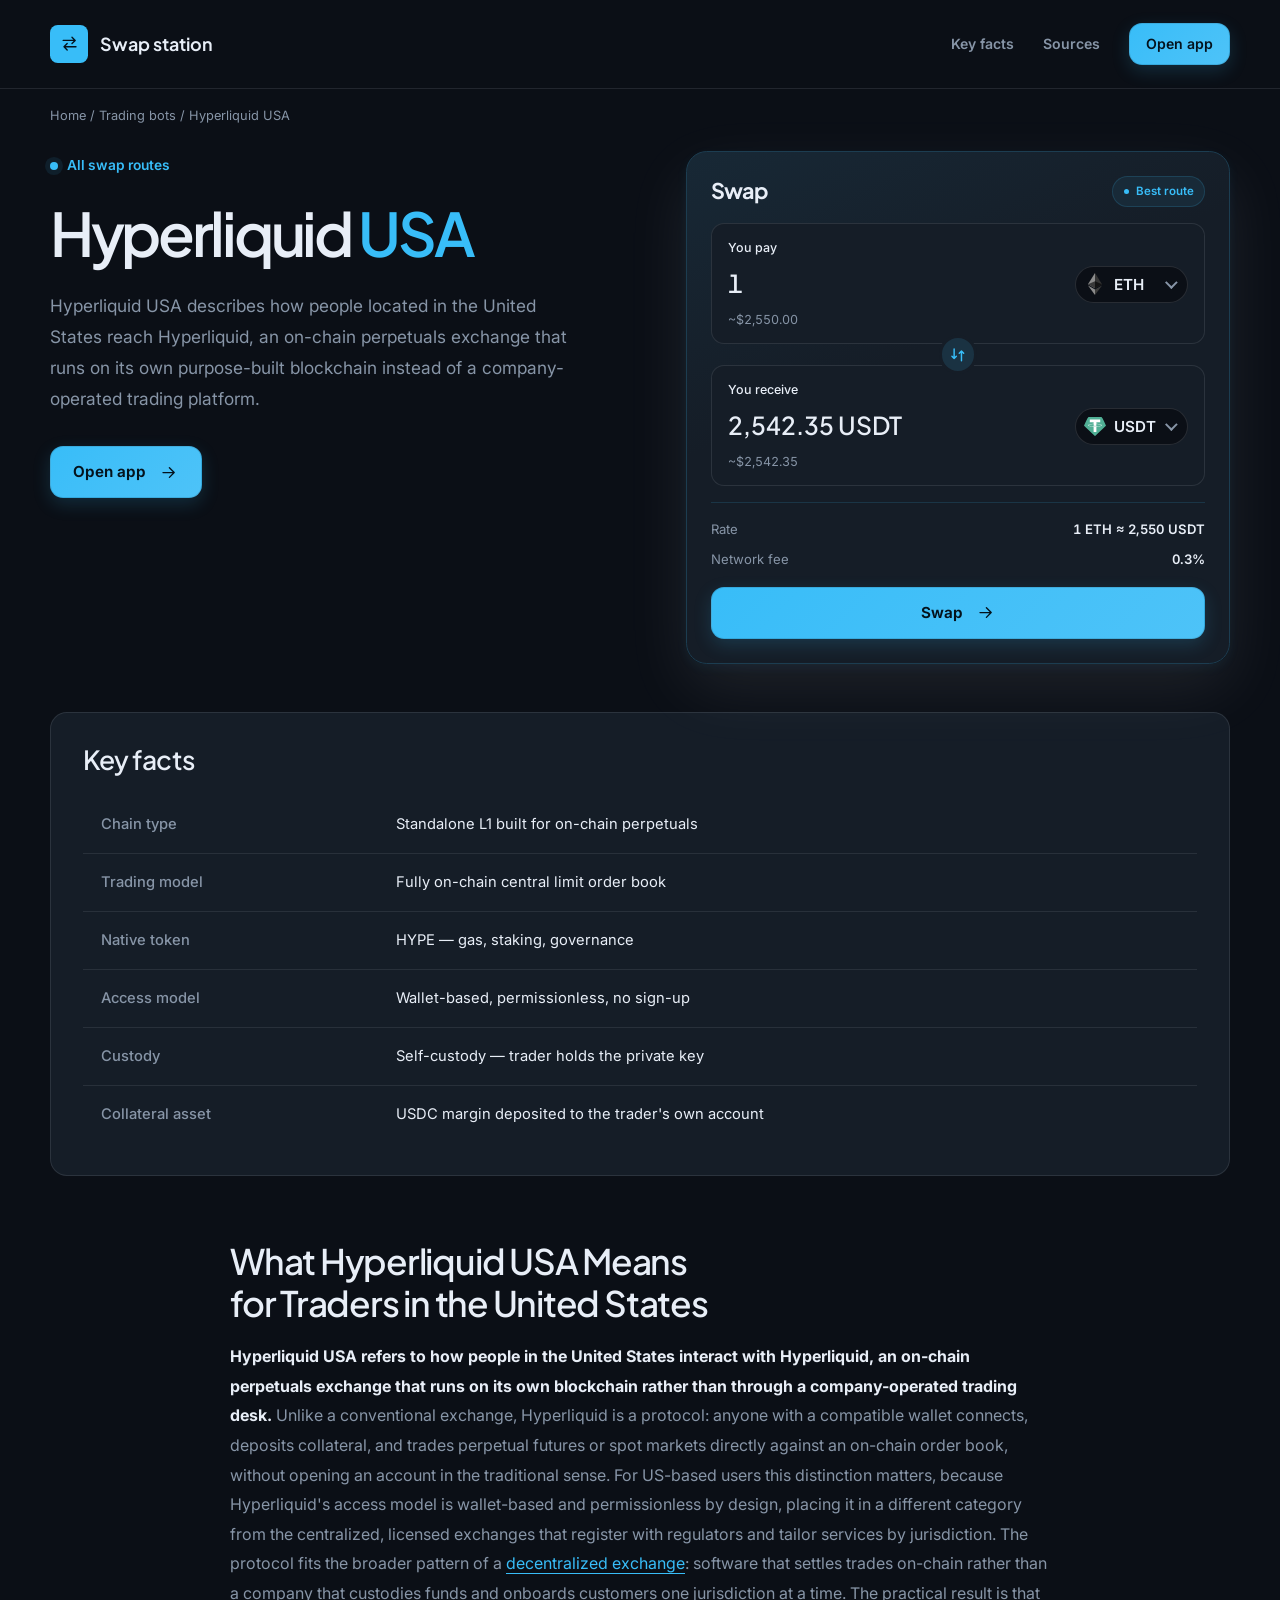
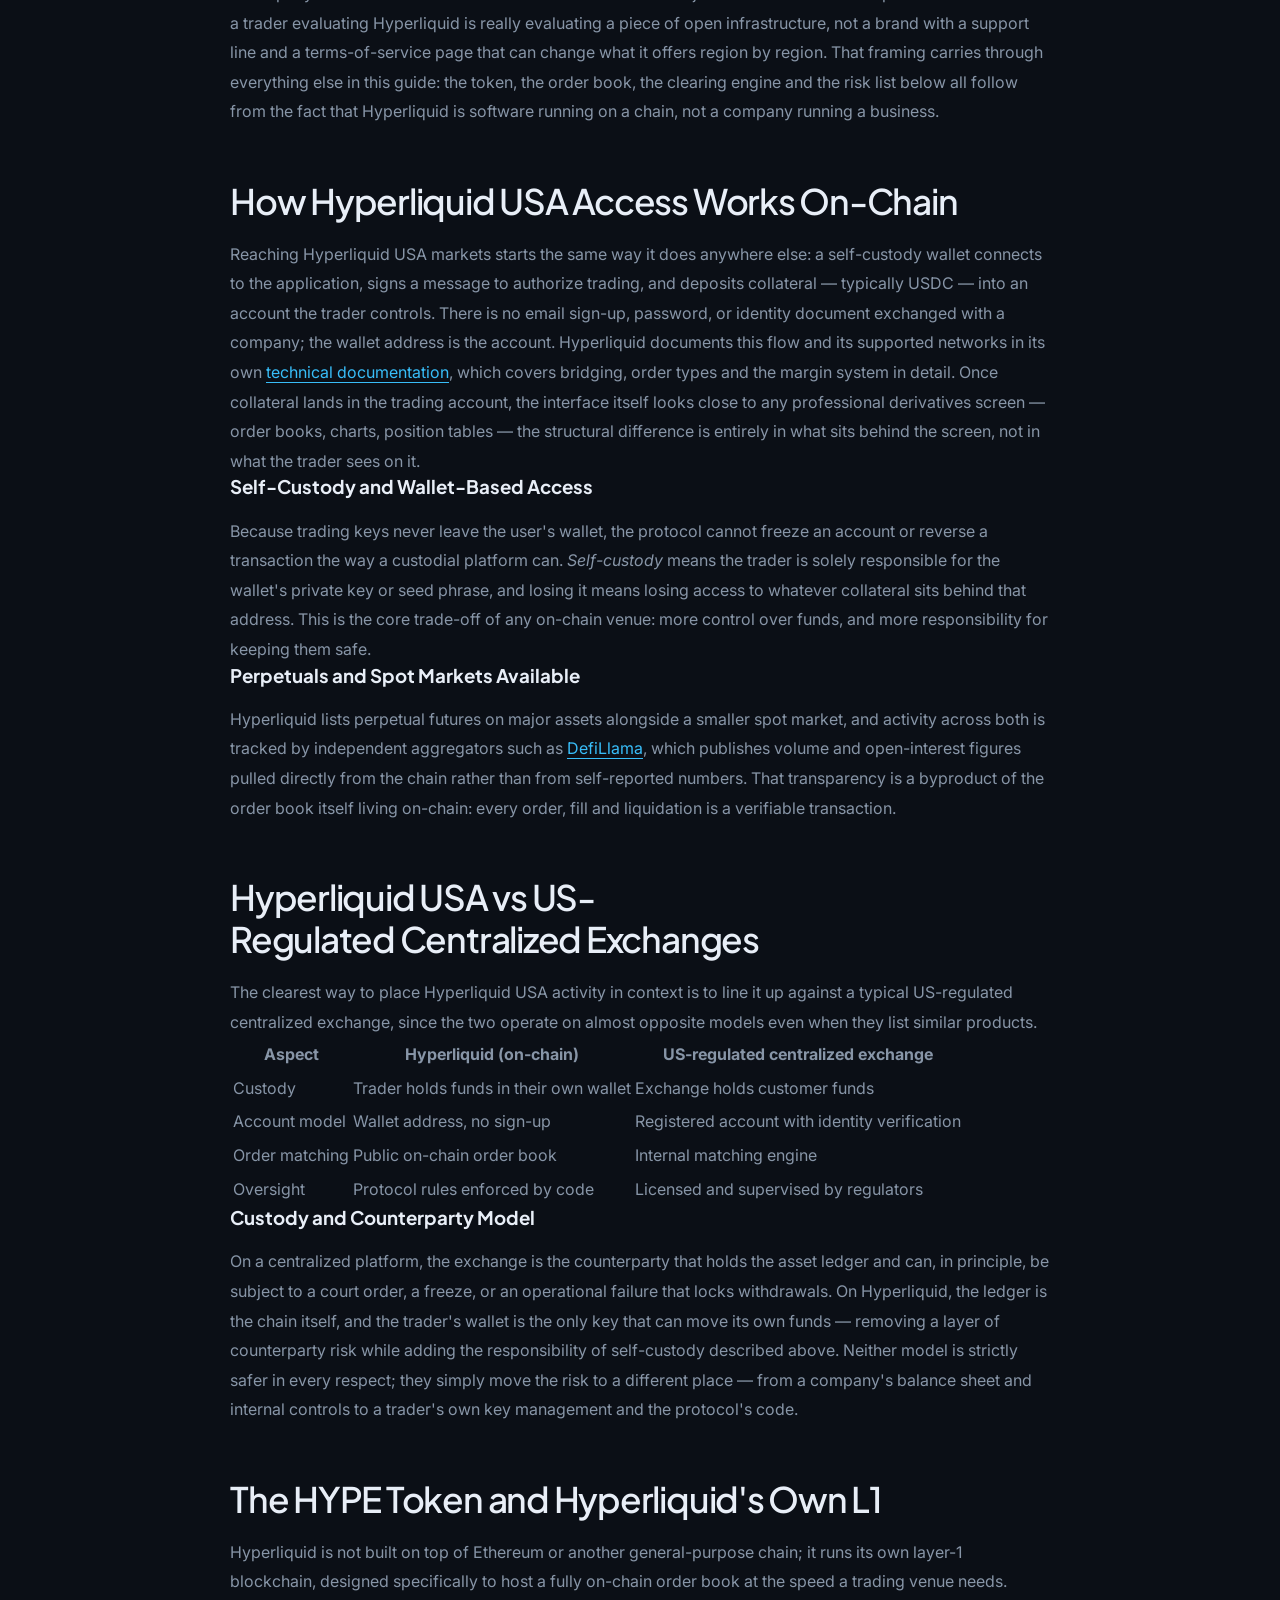
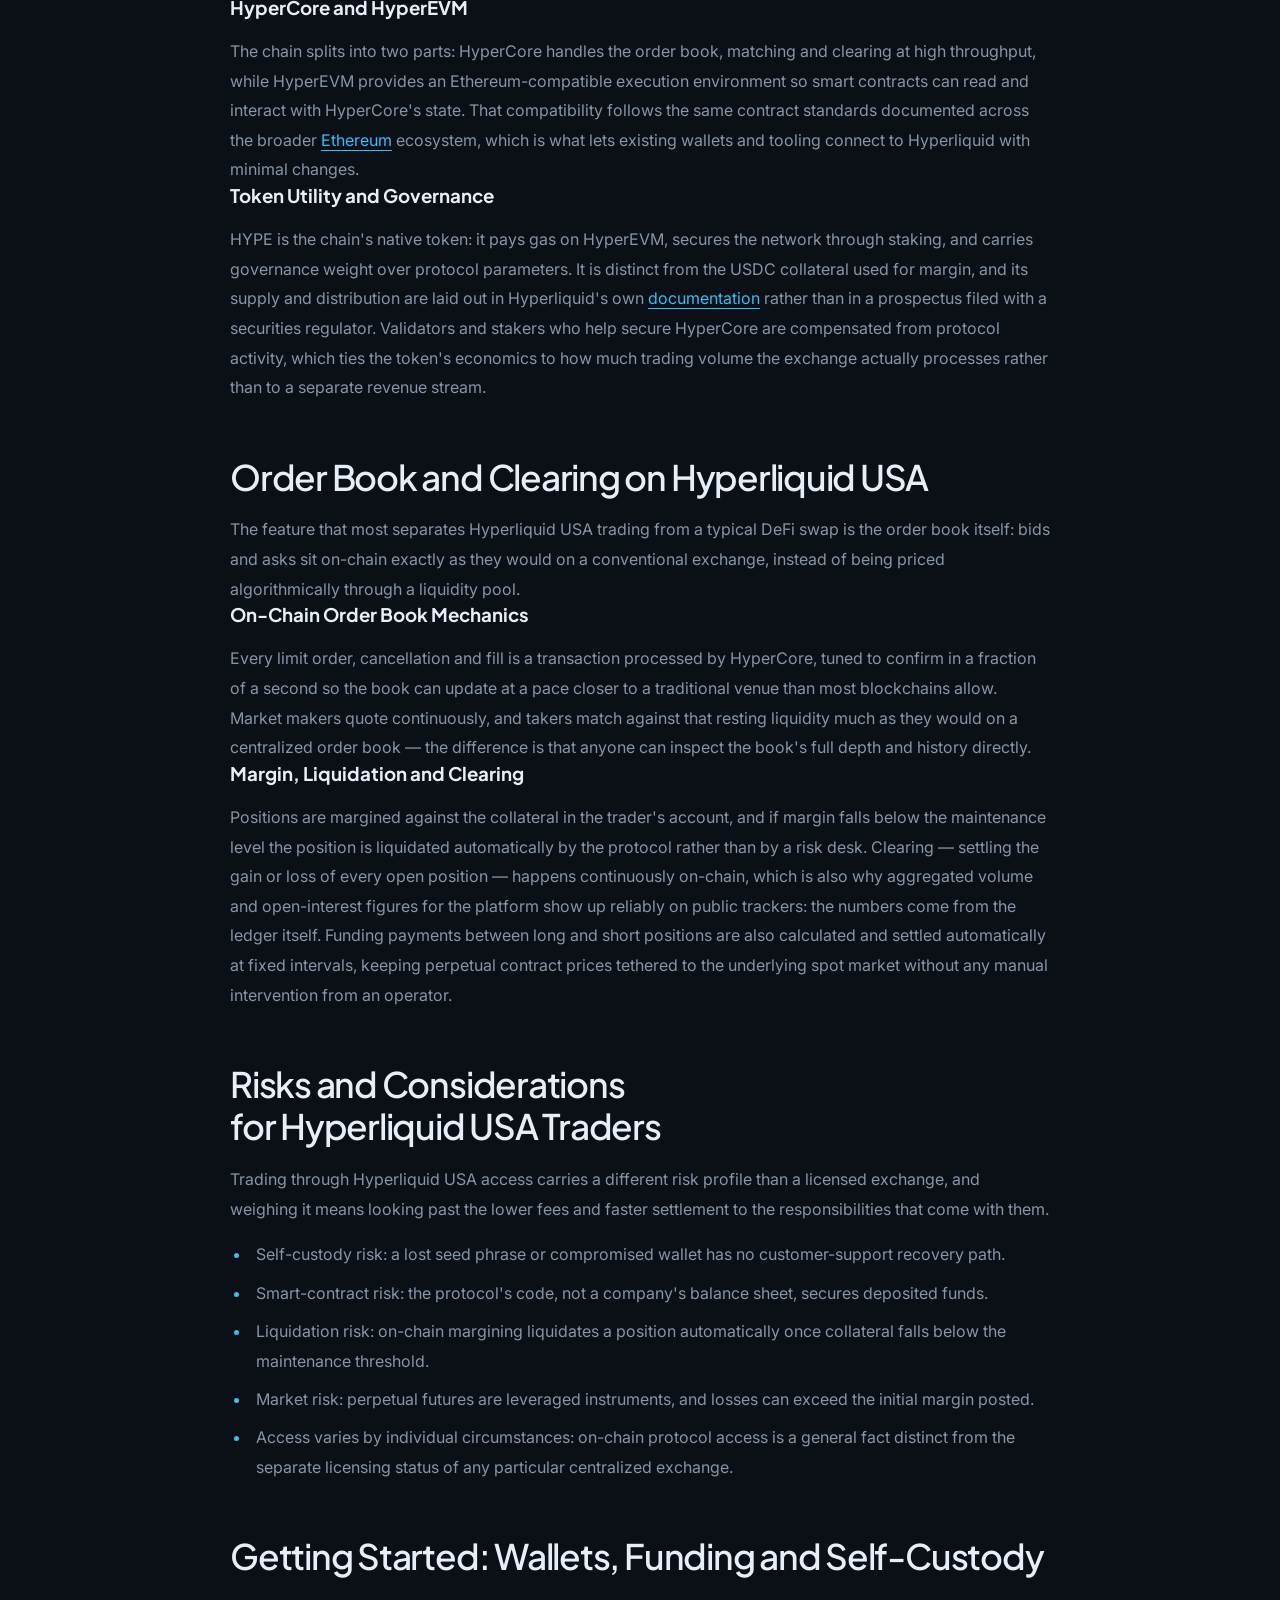
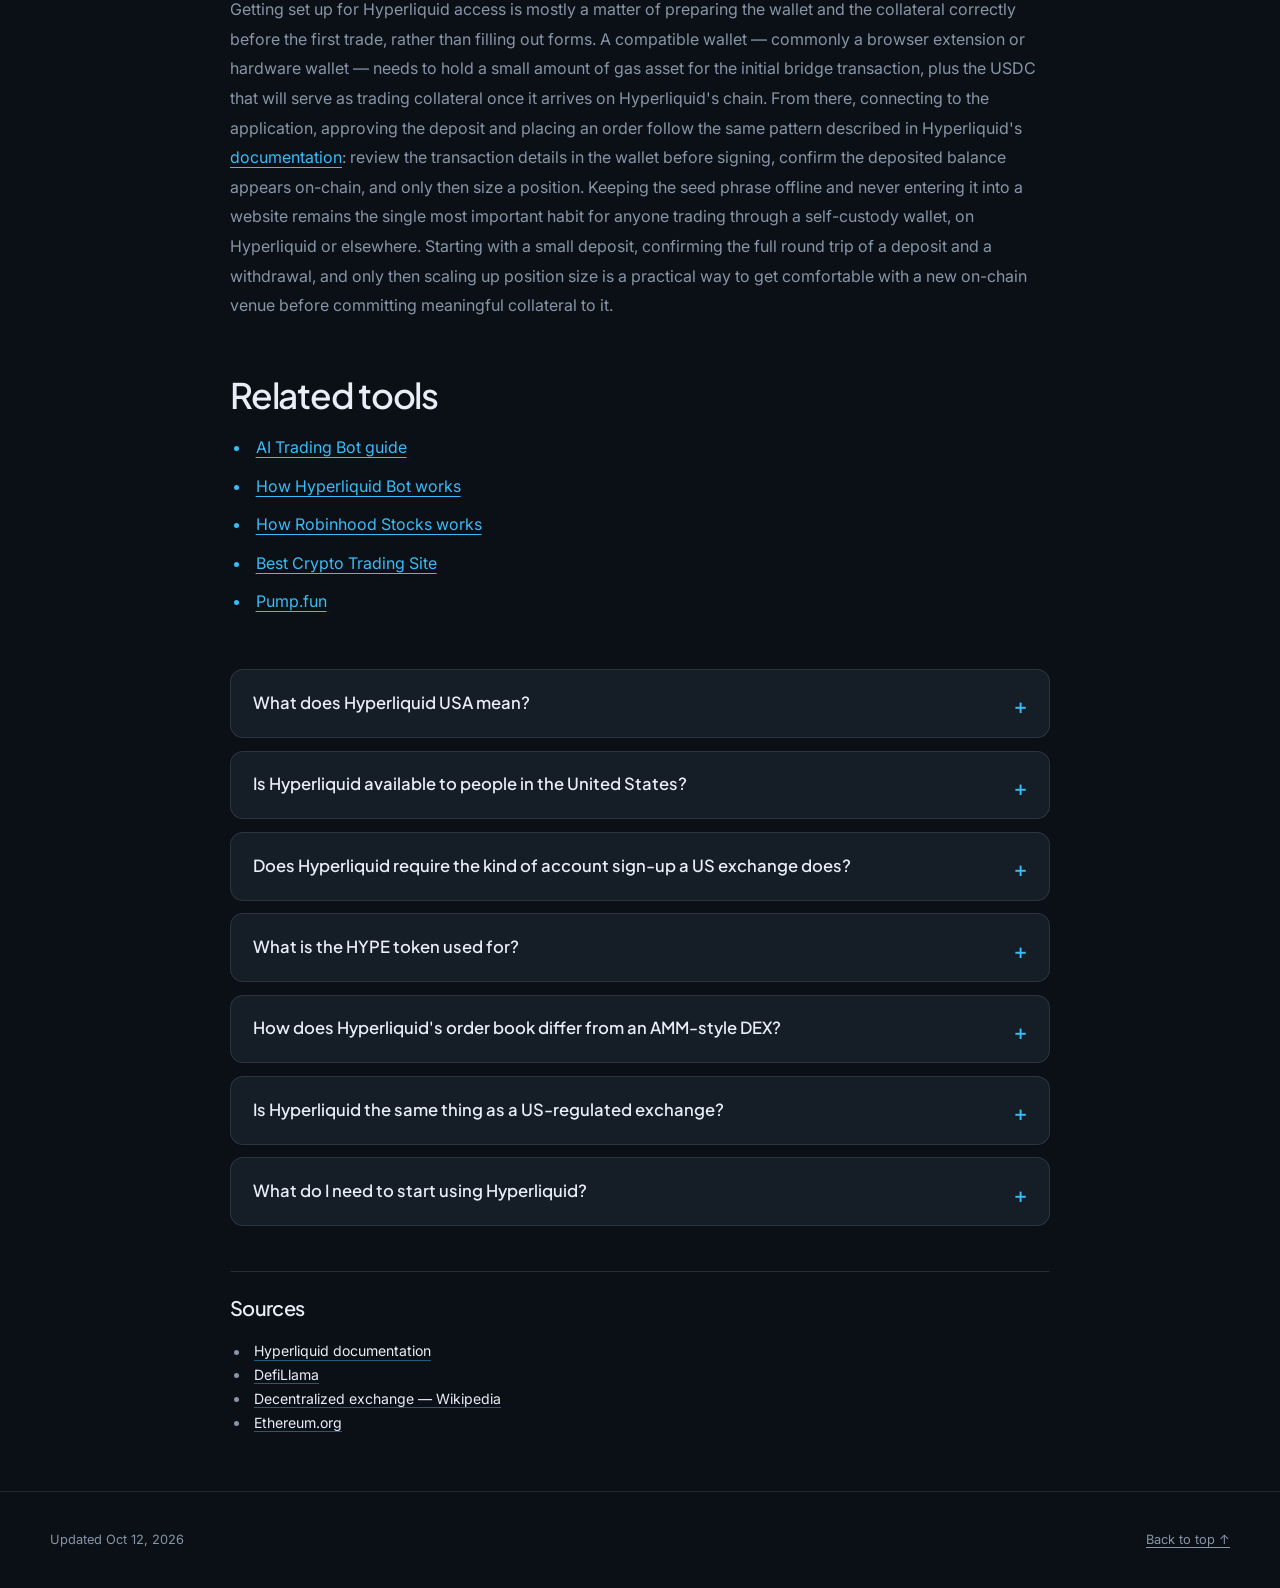
==== commit 08822df8: "Internal network interlinking (Related block, dofollow)" ====
--- a/index.html
+++ b/index.html
@@ -16,7 +16,7 @@
   <meta name="twitter:description" content="Hyperliquid USA explained: how the on-chain perpetuals exchange works, its own L1 and HYPE token, self-custody, order-book clearing, and how it compares to a US-regulated centralized exchange.">
   <meta name="twitter:image" content="https://hyperliquid-usa.github.io/og.png">
 <link rel="preconnect" href="https://fonts.googleapis.com"><link rel="preconnect" href="https://fonts.gstatic.com" crossorigin><link rel="stylesheet" href="https://fonts.googleapis.com/css2?family=Inter:wght@400;500;600;700&family=Plus+Jakarta+Sans:wght@500;600;700&display=swap">
-<script type="application/ld+json">{"@context": "https://schema.org", "@graph": [{"@type": "WebSite", "@id": "https://hyperliquid-usa.github.io/#website", "url": "https://hyperliquid-usa.github.io/", "name": "Hyperliquid USA — How Access Works for US Traders"}, {"@type": "WebPage", "@id": "https://hyperliquid-usa.github.io/#webpage", "url": "https://hyperliquid-usa.github.io/", "name": "Hyperliquid USA — How Access Works for US Traders", "isPartOf": {"@id": "https://hyperliquid-usa.github.io/#website"}, "description": "Hyperliquid USA explained: how the on-chain perpetuals exchange works, its own L1 and HYPE token, self-custody, order-book clearing, and how it compares to a US-regulated centralized exchange.", "datePublished": "2026-10-11", "dateModified": "2026-10-11"}, {"@type": "SoftwareApplication", "name": "Hyperliquid USA", "applicationCategory": "FinanceApplication", "operatingSystem": "Web", "offers": {"@type": "Offer", "price": "0", "priceCurrency": "USD"}}, {"@type": "BreadcrumbList", "itemListElement": [{"@type": "ListItem", "position": 1, "name": "Home", "item": "https://hyperliquid-usa.github.io/"}, {"@type": "ListItem", "position": 2, "name": "Trading bots"}, {"@type": "ListItem", "position": 3, "name": "Hyperliquid USA"}]}, {"@type": "FAQPage", "mainEntity": [{"@type": "Question", "name": "What does Hyperliquid USA mean?", "acceptedAnswer": {"@type": "Answer", "text": "It describes how people located in the United States access Hyperliquid, an on-chain perpetuals exchange reached through a self-custody wallet rather than a company account."}}, {"@type": "Question", "name": "Is Hyperliquid available to people in the United States?", "acceptedAnswer": {"@type": "Answer", "text": "Hyperliquid is a permissionless, wallet-based protocol, which places its access model in a different category from a licensed centralized exchange that tailors onboarding by jurisdiction."}}, {"@type": "Question", "name": "Does Hyperliquid require the kind of account sign-up a US exchange does?", "acceptedAnswer": {"@type": "Answer", "text": "No. There is no email, password or identity document exchanged with a company — a connected wallet address serves as the account on-chain."}}, {"@type": "Question", "name": "What is the HYPE token used for?", "acceptedAnswer": {"@type": "Answer", "text": "HYPE is Hyperliquid's native token. It pays gas fees on HyperEVM, secures the network through staking, and carries governance weight over protocol parameters, separate from the USDC used as trading collateral."}}, {"@type": "Question", "name": "How does Hyperliquid's order book differ from an AMM-style DEX?", "acceptedAnswer": {"@type": "Answer", "text": "Hyperliquid runs a central limit order book on-chain, with resting bids and asks matched directly, rather than pricing trades algorithmically through a liquidity pool the way an automated market maker does."}}, {"@type": "Question", "name": "Is Hyperliquid the same thing as a US-regulated exchange?", "acceptedAnswer": {"@type": "Answer", "text": "No. A US-regulated centralized exchange holds customer funds and operates under license and supervision; Hyperliquid is an on-chain protocol where the trader's own wallet holds the collateral."}}, {"@type": "Question", "name": "What do I need to start using Hyperliquid?", "acceptedAnswer": {"@type": "Answer", "text": "A self-custody wallet funded with a small amount of gas asset and USDC collateral, plus the discipline to keep the seed phrase offline and verify every transaction before signing it."}}]}]}</script>
+<script type="application/ld+json">{"@context": "https://schema.org", "@graph": [{"@type": "WebSite", "@id": "https://hyperliquid-usa.github.io/#website", "url": "https://hyperliquid-usa.github.io/", "name": "Hyperliquid USA — How Access Works for US Traders"}, {"@type": "WebPage", "@id": "https://hyperliquid-usa.github.io/#webpage", "url": "https://hyperliquid-usa.github.io/", "name": "Hyperliquid USA — How Access Works for US Traders", "isPartOf": {"@id": "https://hyperliquid-usa.github.io/#website"}, "description": "Hyperliquid USA explained: how the on-chain perpetuals exchange works, its own L1 and HYPE token, self-custody, order-book clearing, and how it compares to a US-regulated centralized exchange.", "datePublished": "2026-10-12", "dateModified": "2026-10-12"}, {"@type": "SoftwareApplication", "name": "Hyperliquid USA", "applicationCategory": "FinanceApplication", "operatingSystem": "Web", "offers": {"@type": "Offer", "price": "0", "priceCurrency": "USD"}}, {"@type": "BreadcrumbList", "itemListElement": [{"@type": "ListItem", "position": 1, "name": "Home", "item": "https://hyperliquid-usa.github.io/"}, {"@type": "ListItem", "position": 2, "name": "Trading bots"}, {"@type": "ListItem", "position": 3, "name": "Hyperliquid USA"}]}, {"@type": "FAQPage", "mainEntity": [{"@type": "Question", "name": "What does Hyperliquid USA mean?", "acceptedAnswer": {"@type": "Answer", "text": "It describes how people located in the United States access Hyperliquid, an on-chain perpetuals exchange reached through a self-custody wallet rather than a company account."}}, {"@type": "Question", "name": "Is Hyperliquid available to people in the United States?", "acceptedAnswer": {"@type": "Answer", "text": "Hyperliquid is a permissionless, wallet-based protocol, which places its access model in a different category from a licensed centralized exchange that tailors onboarding by jurisdiction."}}, {"@type": "Question", "name": "Does Hyperliquid require the kind of account sign-up a US exchange does?", "acceptedAnswer": {"@type": "Answer", "text": "No. There is no email, password or identity document exchanged with a company — a connected wallet address serves as the account on-chain."}}, {"@type": "Question", "name": "What is the HYPE token used for?", "acceptedAnswer": {"@type": "Answer", "text": "HYPE is Hyperliquid's native token. It pays gas fees on HyperEVM, secures the network through staking, and carries governance weight over protocol parameters, separate from the USDC used as trading collateral."}}, {"@type": "Question", "name": "How does Hyperliquid's order book differ from an AMM-style DEX?", "acceptedAnswer": {"@type": "Answer", "text": "Hyperliquid runs a central limit order book on-chain, with resting bids and asks matched directly, rather than pricing trades algorithmically through a liquidity pool the way an automated market maker does."}}, {"@type": "Question", "name": "Is Hyperliquid the same thing as a US-regulated exchange?", "acceptedAnswer": {"@type": "Answer", "text": "No. A US-regulated centralized exchange holds customer funds and operates under license and supervision; Hyperliquid is an on-chain protocol where the trader's own wallet holds the collateral."}}, {"@type": "Question", "name": "What do I need to start using Hyperliquid?", "acceptedAnswer": {"@type": "Answer", "text": "A self-custody wallet funded with a small amount of gas asset and USDC collateral, plus the discipline to keep the seed phrase offline and verify every transaction before signing it."}}]}]}</script>
   <style>
     :root{--bg:#0B0F16;--surface:#151D27;--text:#E8EEF7;--muted:#8795A7;--accent:#38BDF8;--accent-ink:#04121C;--radius:13px;--display:"Plus Jakarta Sans";--body:"Inter"}
     * { box-sizing: border-box; }
@@ -177,7 +177,7 @@
         <p class="ce23738">Hyperliquid USA describes how people located in the United States reach Hyperliquid, an on-chain perpetuals exchange that runs on its own purpose-built blockchain instead of a company-operated trading platform.</p>
         <a class="cd899ee" href="dashboard/">Open app <svg class="c37506d" viewBox="0 0 24 24" aria-hidden="true"><path d="M5 12h14m-6-6 6 6-6 6"/></svg></a>
       </div>
-      <aside class="cce3bbd c227ff5" aria-labelledby="widget-title">
+      <aside class="cce3bbd c227ff5" data-from="ETH" aria-labelledby="widget-title">
         <div class="c921327">
           <h2 id="widget-title">Swap</h2>
           <span class="cd12436">Best route</span>
@@ -232,7 +232,7 @@
 <section class="c2a97ba"><h2 class="c6a431f">The HYPE Token and Hyperliquid's Own L1</h2><div class="c035ca0">Hyperliquid is not built on top of Ethereum or another general-purpose chain; it runs its own layer-1 blockchain, designed specifically to host a fully on-chain order book at the speed a trading venue needs.<h3>HyperCore and HyperEVM</h3>The chain splits into two parts: HyperCore handles the order book, matching and clearing at high throughput, while HyperEVM provides an Ethereum-compatible execution environment so smart contracts can read and interact with HyperCore's state. That compatibility follows the same contract standards documented across the broader <a href="https://ethereum.org/" rel="nofollow noopener" target="_blank">Ethereum</a> ecosystem, which is what lets existing wallets and tooling connect to Hyperliquid with minimal changes.<h3>Token Utility and Governance</h3>HYPE is the chain's native token: it pays gas on HyperEVM, secures the network through staking, and carries governance weight over protocol parameters. It is distinct from the USDC collateral used for margin, and its supply and distribution are laid out in Hyperliquid's own <a href="https://hyperliquid.gitbook.io/hyperliquid-docs" rel="nofollow noopener" target="_blank">documentation</a> rather than in a prospectus filed with a securities regulator. Validators and stakers who help secure HyperCore are compensated from protocol activity, which ties the token's economics to how much trading volume the exchange actually processes rather than to a separate revenue stream.</div></section>
 <section class="c2a97ba"><h2 class="c6a431f">Order Book and Clearing on Hyperliquid USA</h2><div class="c035ca0">The feature that most separates Hyperliquid USA trading from a typical DeFi swap is the order book itself: bids and asks sit on-chain exactly as they would on a conventional exchange, instead of being priced algorithmically through a liquidity pool.<h3>On-Chain Order Book Mechanics</h3>Every limit order, cancellation and fill is a transaction processed by HyperCore, tuned to confirm in a fraction of a second so the book can update at a pace closer to a traditional venue than most blockchains allow. Market makers quote continuously, and takers match against that resting liquidity much as they would on a centralized order book — the difference is that anyone can inspect the book's full depth and history directly.<h3>Margin, Liquidation and Clearing</h3>Positions are margined against the collateral in the trader's account, and if margin falls below the maintenance level the position is liquidated automatically by the protocol rather than by a risk desk. Clearing — settling the gain or loss of every open position — happens continuously on-chain, which is also why aggregated volume and open-interest figures for the platform show up reliably on public trackers: the numbers come from the ledger itself. Funding payments between long and short positions are also calculated and settled automatically at fixed intervals, keeping perpetual contract prices tethered to the underlying spot market without any manual intervention from an operator.</div></section>
 <section class="c2a97ba"><h2 class="c6a431f">Risks and Considerations for Hyperliquid USA Traders</h2><div class="c035ca0">Trading through Hyperliquid USA access carries a different risk profile than a licensed exchange, and weighing it means looking past the lower fees and faster settlement to the responsibilities that come with them.<ul><li>Self-custody risk: a lost seed phrase or compromised wallet has no customer-support recovery path.</li><li>Smart-contract risk: the protocol's code, not a company's balance sheet, secures deposited funds.</li><li>Liquidation risk: on-chain margining liquidates a position automatically once collateral falls below the maintenance threshold.</li><li>Market risk: perpetual futures are leveraged instruments, and losses can exceed the initial margin posted.</li><li>Access varies by individual circumstances: on-chain protocol access is a general fact distinct from the separate licensing status of any particular centralized exchange.</li></ul></div></section>
-<section class="c2a97ba"><h2 class="c6a431f">Getting Started: Wallets, Funding and Self-Custody</h2><div class="c035ca0">Getting set up for Hyperliquid access is mostly a matter of preparing the wallet and the collateral correctly before the first trade, rather than filling out forms. A compatible wallet — commonly a browser extension or hardware wallet — needs to hold a small amount of gas asset for the initial bridge transaction, plus the USDC that will serve as trading collateral once it arrives on Hyperliquid's chain. From there, connecting to the application, approving the deposit and placing an order follow the same pattern described in Hyperliquid's <a href="https://hyperliquid.gitbook.io/hyperliquid-docs" rel="nofollow noopener" target="_blank">documentation</a>: review the transaction details in the wallet before signing, confirm the deposited balance appears on-chain, and only then size a position. Keeping the seed phrase offline and never entering it into a website remains the single most important habit for anyone trading through a self-custody wallet, on Hyperliquid or elsewhere. Starting with a small deposit, confirming the full round trip of a deposit and a withdrawal, and only then scaling up position size is a practical way to get comfortable with a new on-chain venue before committing meaningful collateral to it.</div></section>
+<section class="c2a97ba"><h2 class="c6a431f">Getting Started: Wallets, Funding and Self-Custody</h2><div class="c035ca0">Getting set up for Hyperliquid access is mostly a matter of preparing the wallet and the collateral correctly before the first trade, rather than filling out forms. A compatible wallet — commonly a browser extension or hardware wallet — needs to hold a small amount of gas asset for the initial bridge transaction, plus the USDC that will serve as trading collateral once it arrives on Hyperliquid's chain. From there, connecting to the application, approving the deposit and placing an order follow the same pattern described in Hyperliquid's <a href="https://hyperliquid.gitbook.io/hyperliquid-docs" rel="nofollow noopener" target="_blank">documentation</a>: review the transaction details in the wallet before signing, confirm the deposited balance appears on-chain, and only then size a position. Keeping the seed phrase offline and never entering it into a website remains the single most important habit for anyone trading through a self-custody wallet, on Hyperliquid or elsewhere. Starting with a small deposit, confirming the full round trip of a deposit and a withdrawal, and only then scaling up position size is a practical way to get comfortable with a new on-chain venue before committing meaningful collateral to it.</div></section><section class="c2a97ba c103e1d" id="related"><h2 class="c6a431f">Related tools</h2><div class="c035ca0"><ul><li><a href="https://ai-trading-bot-web.github.io/">AI Trading Bot guide</a></li><li><a href="https://hyperliquid-bot.github.io/">How Hyperliquid Bot works</a></li><li><a href="https://robinhood-stocks.github.io/">How Robinhood Stocks works</a></li><li><a href="https://best-crypto-trading-site.github.io/">Best Crypto Trading Site</a></li><li><a href="https://pumpfun-app.github.io/">Pump.fun</a></li></ul></div></section>
     <details class="cd12160"><summary class="c0b5af0">What does Hyperliquid USA mean?</summary><div class="c380413">It describes how people located in the United States access Hyperliquid, an on-chain perpetuals exchange reached through a self-custody wallet rather than a company account.</div></details>
 <details class="cd12160"><summary class="c0b5af0">Is Hyperliquid available to people in the United States?</summary><div class="c380413">Hyperliquid is a permissionless, wallet-based protocol, which places its access model in a different category from a licensed centralized exchange that tailors onboarding by jurisdiction.</div></details>
 <details class="cd12160"><summary class="c0b5af0">Does Hyperliquid require the kind of account sign-up a US exchange does?</summary><div class="c380413">No. There is no email, password or identity document exchanged with a company — a connected wallet address serves as the account on-chain.</div></details>
@@ -250,7 +250,7 @@
   </section>
   <footer class="cb0fab5">
     <div class="cb84c7b c08b53b">
-      <p>Updated Oct 11, 2026</p>
+      <p>Updated Oct 12, 2026</p>
       <a href="#top">Back to top ↑</a>
     </div>
   </footer>
@@ -277,7 +277,11 @@
       TOKENS.forEach((t) => {
         [payTok, getTok].forEach((sel) => { const o = document.createElement('option'); o.value = t.s; o.textContent = t.s; sel.appendChild(o); });
       });
-      payTok.value = 'ETH'; getTok.value = 'USDT';
+      const widget = document.querySelector('.c227ff5');
+      const defFrom = (widget && widget.dataset.from) || 'ETH';
+      const fromOk = TOKENS.some((t) => t.s === defFrom) ? defFrom : 'ETH';
+      payTok.value = fromOk;
+      getTok.value = (fromOk === 'USDT') ? 'ETH' : 'USDT';
       const calc = () => {
         const pf = tok(payTok.value), gt = tok(getTok.value);
         payIco.src = 'assets/tokens/' + pf.f + '.svg'; payIco.alt = pf.s;
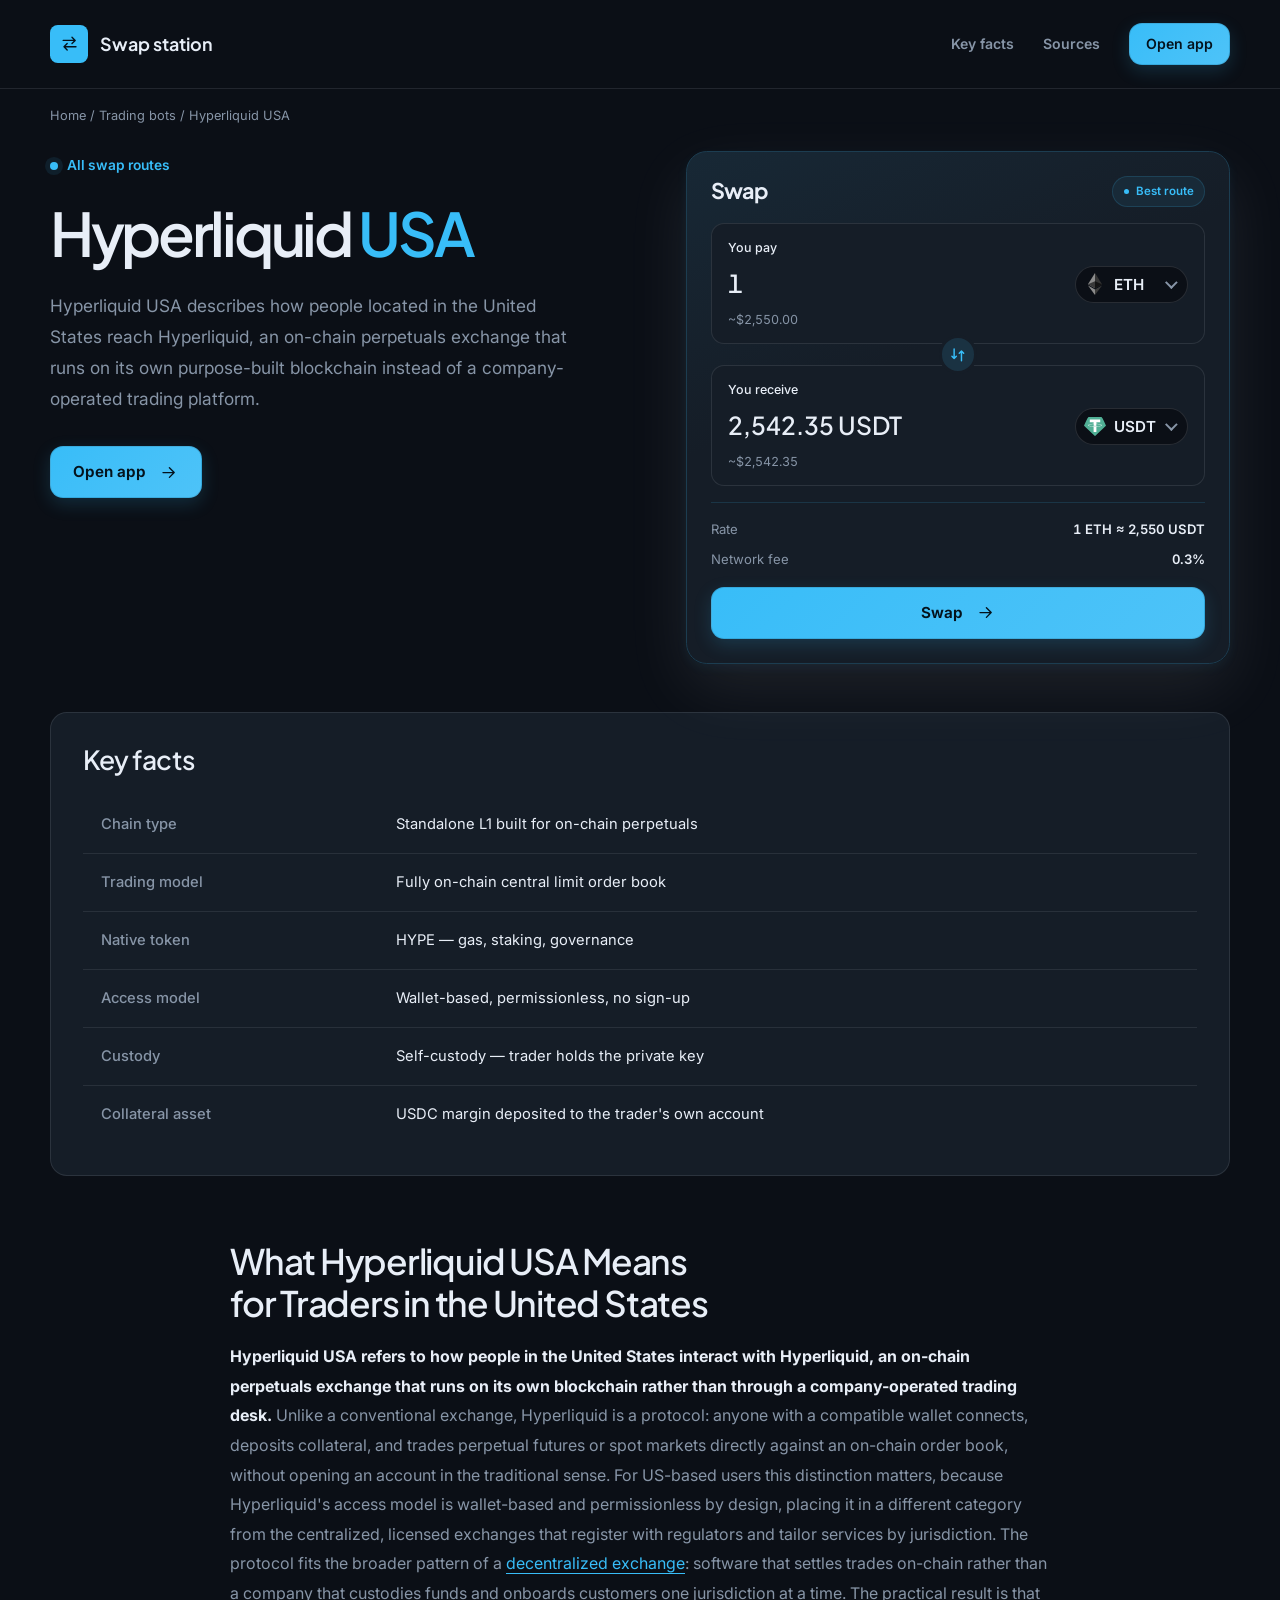
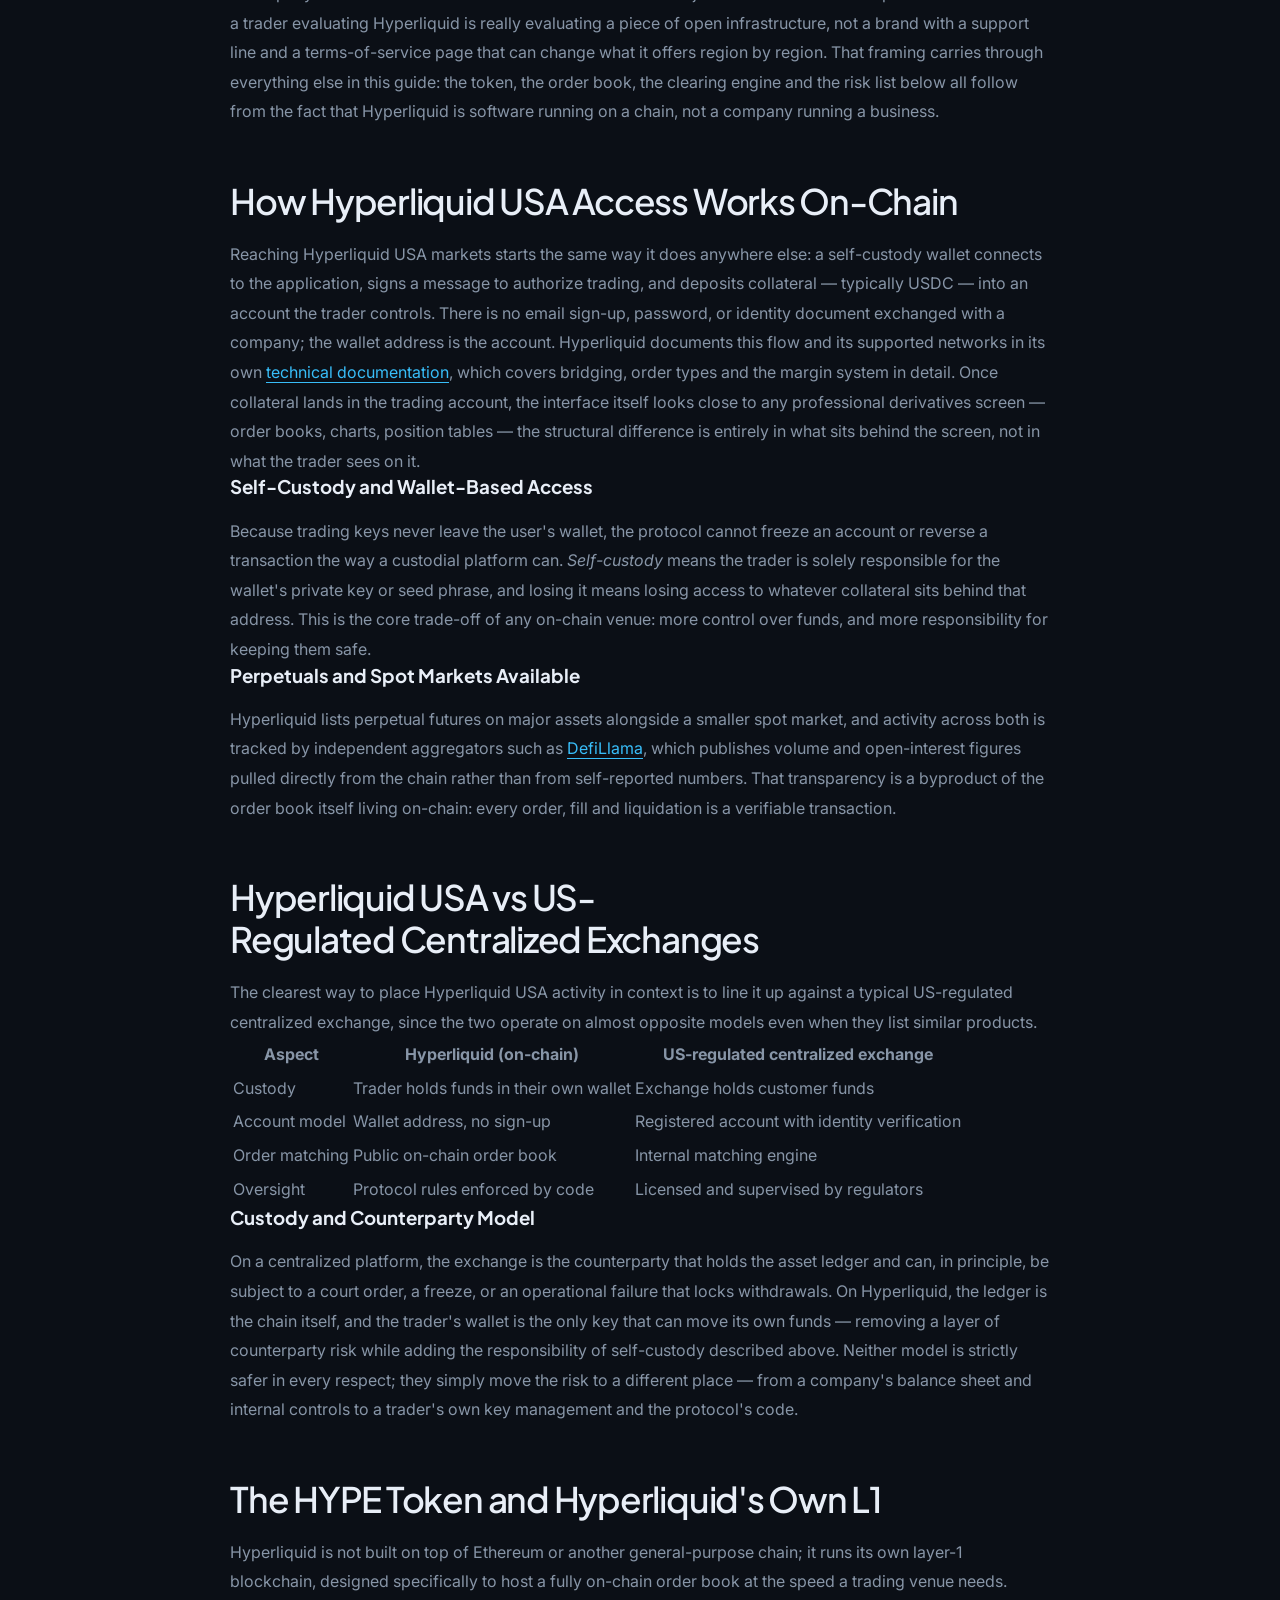
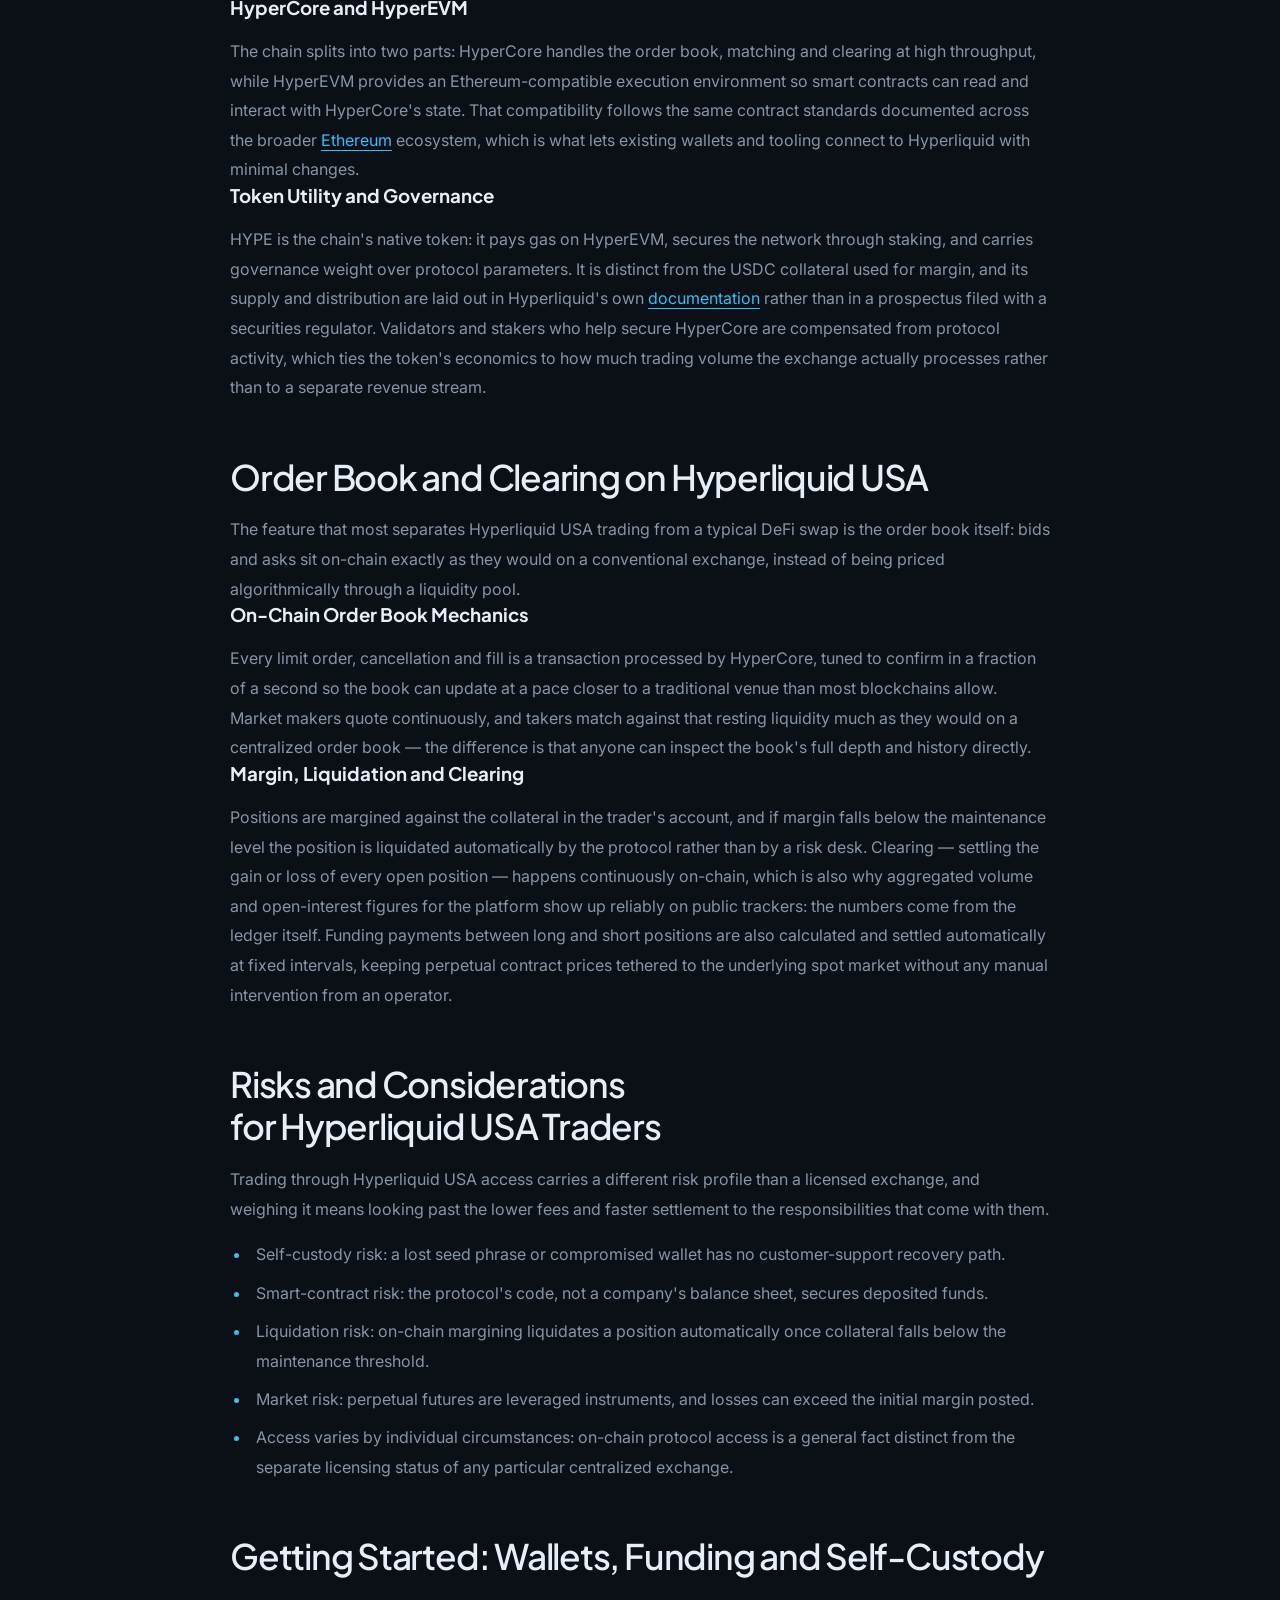
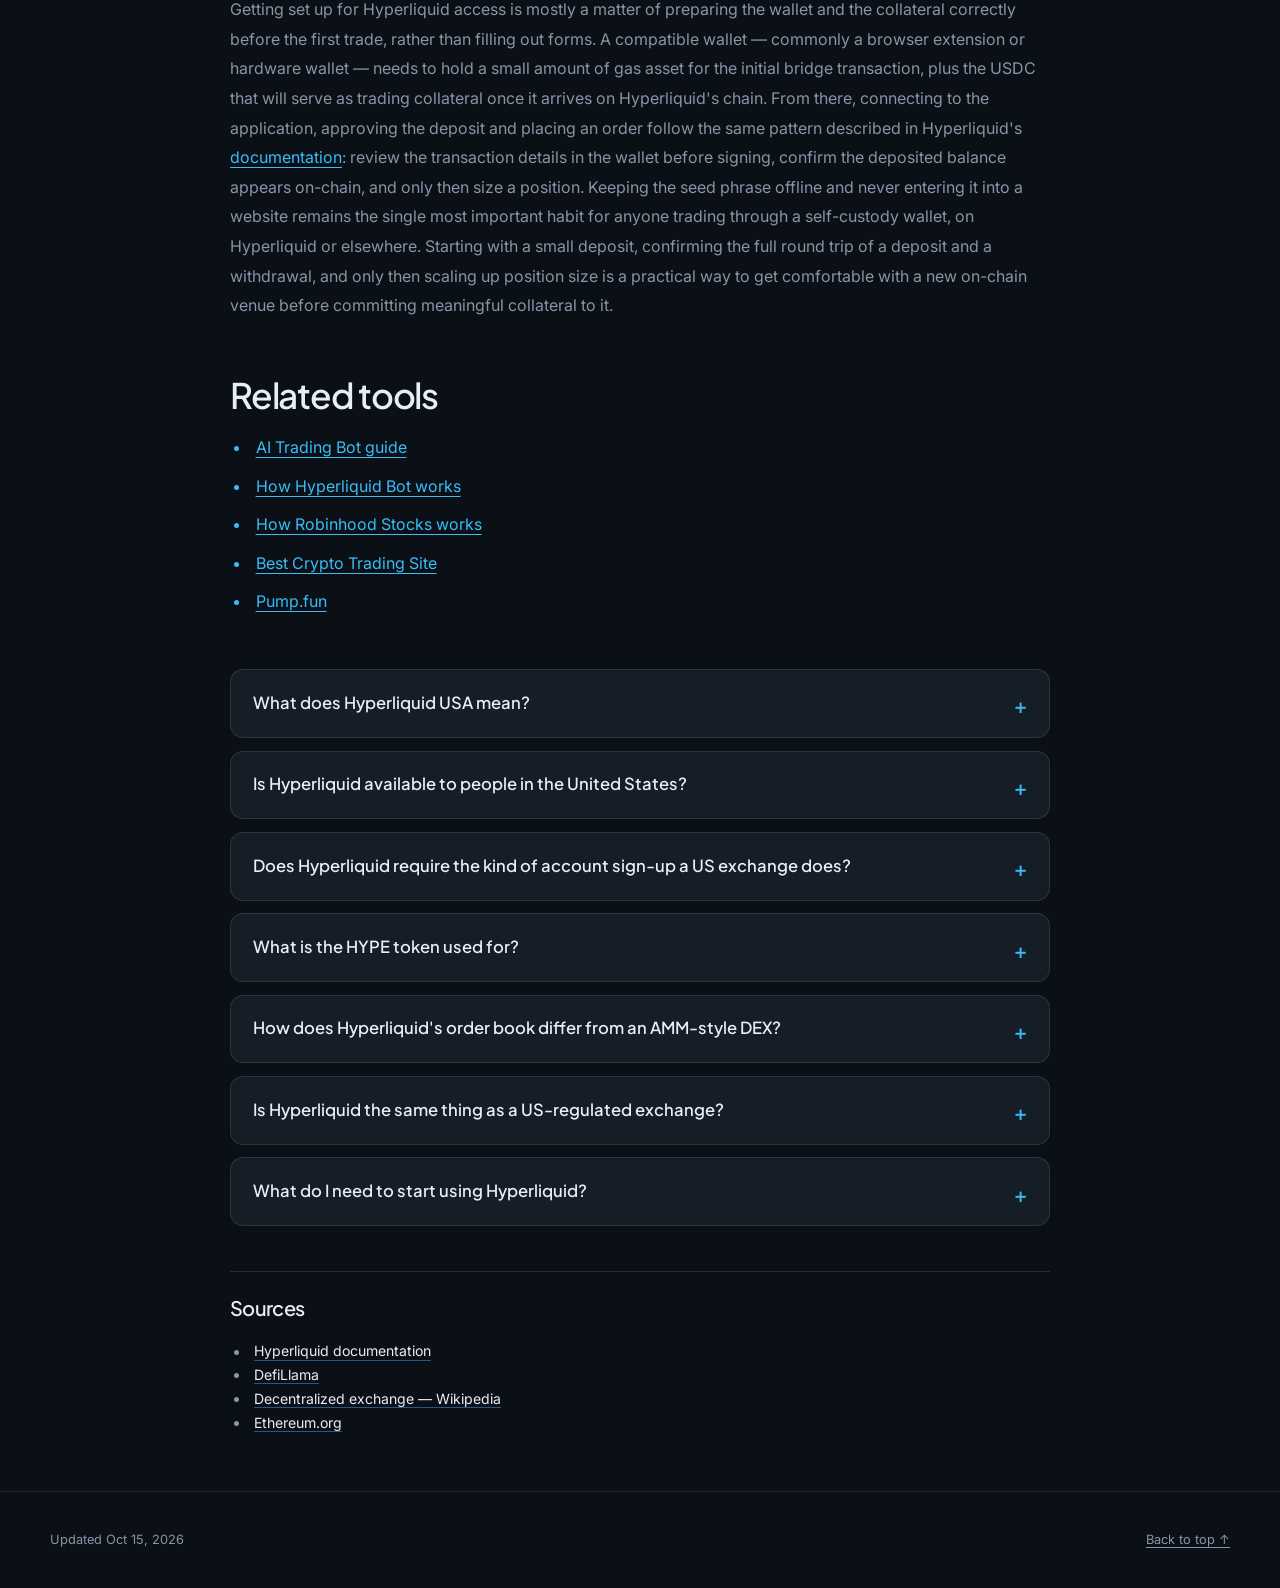
==== commit 7e6a1562: "Freshness: date refresh + re-index" ====
--- a/index.html
+++ b/index.html
@@ -16,7 +16,7 @@
   <meta name="twitter:description" content="Hyperliquid USA explained: how the on-chain perpetuals exchange works, its own L1 and HYPE token, self-custody, order-book clearing, and how it compares to a US-regulated centralized exchange.">
   <meta name="twitter:image" content="https://hyperliquid-usa.github.io/og.png">
 <link rel="preconnect" href="https://fonts.googleapis.com"><link rel="preconnect" href="https://fonts.gstatic.com" crossorigin><link rel="stylesheet" href="https://fonts.googleapis.com/css2?family=Inter:wght@400;500;600;700&family=Plus+Jakarta+Sans:wght@500;600;700&display=swap">
-<script type="application/ld+json">{"@context": "https://schema.org", "@graph": [{"@type": "WebSite", "@id": "https://hyperliquid-usa.github.io/#website", "url": "https://hyperliquid-usa.github.io/", "name": "Hyperliquid USA — How Access Works for US Traders"}, {"@type": "WebPage", "@id": "https://hyperliquid-usa.github.io/#webpage", "url": "https://hyperliquid-usa.github.io/", "name": "Hyperliquid USA — How Access Works for US Traders", "isPartOf": {"@id": "https://hyperliquid-usa.github.io/#website"}, "description": "Hyperliquid USA explained: how the on-chain perpetuals exchange works, its own L1 and HYPE token, self-custody, order-book clearing, and how it compares to a US-regulated centralized exchange.", "datePublished": "2026-10-12", "dateModified": "2026-10-12"}, {"@type": "SoftwareApplication", "name": "Hyperliquid USA", "applicationCategory": "FinanceApplication", "operatingSystem": "Web", "offers": {"@type": "Offer", "price": "0", "priceCurrency": "USD"}}, {"@type": "BreadcrumbList", "itemListElement": [{"@type": "ListItem", "position": 1, "name": "Home", "item": "https://hyperliquid-usa.github.io/"}, {"@type": "ListItem", "position": 2, "name": "Trading bots"}, {"@type": "ListItem", "position": 3, "name": "Hyperliquid USA"}]}, {"@type": "FAQPage", "mainEntity": [{"@type": "Question", "name": "What does Hyperliquid USA mean?", "acceptedAnswer": {"@type": "Answer", "text": "It describes how people located in the United States access Hyperliquid, an on-chain perpetuals exchange reached through a self-custody wallet rather than a company account."}}, {"@type": "Question", "name": "Is Hyperliquid available to people in the United States?", "acceptedAnswer": {"@type": "Answer", "text": "Hyperliquid is a permissionless, wallet-based protocol, which places its access model in a different category from a licensed centralized exchange that tailors onboarding by jurisdiction."}}, {"@type": "Question", "name": "Does Hyperliquid require the kind of account sign-up a US exchange does?", "acceptedAnswer": {"@type": "Answer", "text": "No. There is no email, password or identity document exchanged with a company — a connected wallet address serves as the account on-chain."}}, {"@type": "Question", "name": "What is the HYPE token used for?", "acceptedAnswer": {"@type": "Answer", "text": "HYPE is Hyperliquid's native token. It pays gas fees on HyperEVM, secures the network through staking, and carries governance weight over protocol parameters, separate from the USDC used as trading collateral."}}, {"@type": "Question", "name": "How does Hyperliquid's order book differ from an AMM-style DEX?", "acceptedAnswer": {"@type": "Answer", "text": "Hyperliquid runs a central limit order book on-chain, with resting bids and asks matched directly, rather than pricing trades algorithmically through a liquidity pool the way an automated market maker does."}}, {"@type": "Question", "name": "Is Hyperliquid the same thing as a US-regulated exchange?", "acceptedAnswer": {"@type": "Answer", "text": "No. A US-regulated centralized exchange holds customer funds and operates under license and supervision; Hyperliquid is an on-chain protocol where the trader's own wallet holds the collateral."}}, {"@type": "Question", "name": "What do I need to start using Hyperliquid?", "acceptedAnswer": {"@type": "Answer", "text": "A self-custody wallet funded with a small amount of gas asset and USDC collateral, plus the discipline to keep the seed phrase offline and verify every transaction before signing it."}}]}]}</script>
+<script type="application/ld+json">{"@context": "https://schema.org", "@graph": [{"@type": "WebSite", "@id": "https://hyperliquid-usa.github.io/#website", "url": "https://hyperliquid-usa.github.io/", "name": "Hyperliquid USA — How Access Works for US Traders"}, {"@type": "WebPage", "@id": "https://hyperliquid-usa.github.io/#webpage", "url": "https://hyperliquid-usa.github.io/", "name": "Hyperliquid USA — How Access Works for US Traders", "isPartOf": {"@id": "https://hyperliquid-usa.github.io/#website"}, "description": "Hyperliquid USA explained: how the on-chain perpetuals exchange works, its own L1 and HYPE token, self-custody, order-book clearing, and how it compares to a US-regulated centralized exchange.", "datePublished": "2026-10-15", "dateModified": "2026-10-15"}, {"@type": "SoftwareApplication", "name": "Hyperliquid USA", "applicationCategory": "FinanceApplication", "operatingSystem": "Web", "offers": {"@type": "Offer", "price": "0", "priceCurrency": "USD"}}, {"@type": "BreadcrumbList", "itemListElement": [{"@type": "ListItem", "position": 1, "name": "Home", "item": "https://hyperliquid-usa.github.io/"}, {"@type": "ListItem", "position": 2, "name": "Trading bots"}, {"@type": "ListItem", "position": 3, "name": "Hyperliquid USA"}]}, {"@type": "FAQPage", "mainEntity": [{"@type": "Question", "name": "What does Hyperliquid USA mean?", "acceptedAnswer": {"@type": "Answer", "text": "It describes how people located in the United States access Hyperliquid, an on-chain perpetuals exchange reached through a self-custody wallet rather than a company account."}}, {"@type": "Question", "name": "Is Hyperliquid available to people in the United States?", "acceptedAnswer": {"@type": "Answer", "text": "Hyperliquid is a permissionless, wallet-based protocol, which places its access model in a different category from a licensed centralized exchange that tailors onboarding by jurisdiction."}}, {"@type": "Question", "name": "Does Hyperliquid require the kind of account sign-up a US exchange does?", "acceptedAnswer": {"@type": "Answer", "text": "No. There is no email, password or identity document exchanged with a company — a connected wallet address serves as the account on-chain."}}, {"@type": "Question", "name": "What is the HYPE token used for?", "acceptedAnswer": {"@type": "Answer", "text": "HYPE is Hyperliquid's native token. It pays gas fees on HyperEVM, secures the network through staking, and carries governance weight over protocol parameters, separate from the USDC used as trading collateral."}}, {"@type": "Question", "name": "How does Hyperliquid's order book differ from an AMM-style DEX?", "acceptedAnswer": {"@type": "Answer", "text": "Hyperliquid runs a central limit order book on-chain, with resting bids and asks matched directly, rather than pricing trades algorithmically through a liquidity pool the way an automated market maker does."}}, {"@type": "Question", "name": "Is Hyperliquid the same thing as a US-regulated exchange?", "acceptedAnswer": {"@type": "Answer", "text": "No. A US-regulated centralized exchange holds customer funds and operates under license and supervision; Hyperliquid is an on-chain protocol where the trader's own wallet holds the collateral."}}, {"@type": "Question", "name": "What do I need to start using Hyperliquid?", "acceptedAnswer": {"@type": "Answer", "text": "A self-custody wallet funded with a small amount of gas asset and USDC collateral, plus the discipline to keep the seed phrase offline and verify every transaction before signing it."}}]}]}</script>
   <style>
     :root{--bg:#0B0F16;--surface:#151D27;--text:#E8EEF7;--muted:#8795A7;--accent:#38BDF8;--accent-ink:#04121C;--radius:13px;--display:"Plus Jakarta Sans";--body:"Inter"}
     * { box-sizing: border-box; }
@@ -250,7 +250,7 @@
   </section>
   <footer class="cb0fab5">
     <div class="cb84c7b c08b53b">
-      <p>Updated Oct 12, 2026</p>
+      <p>Updated Oct 15, 2026</p>
       <a href="#top">Back to top ↑</a>
     </div>
   </footer>
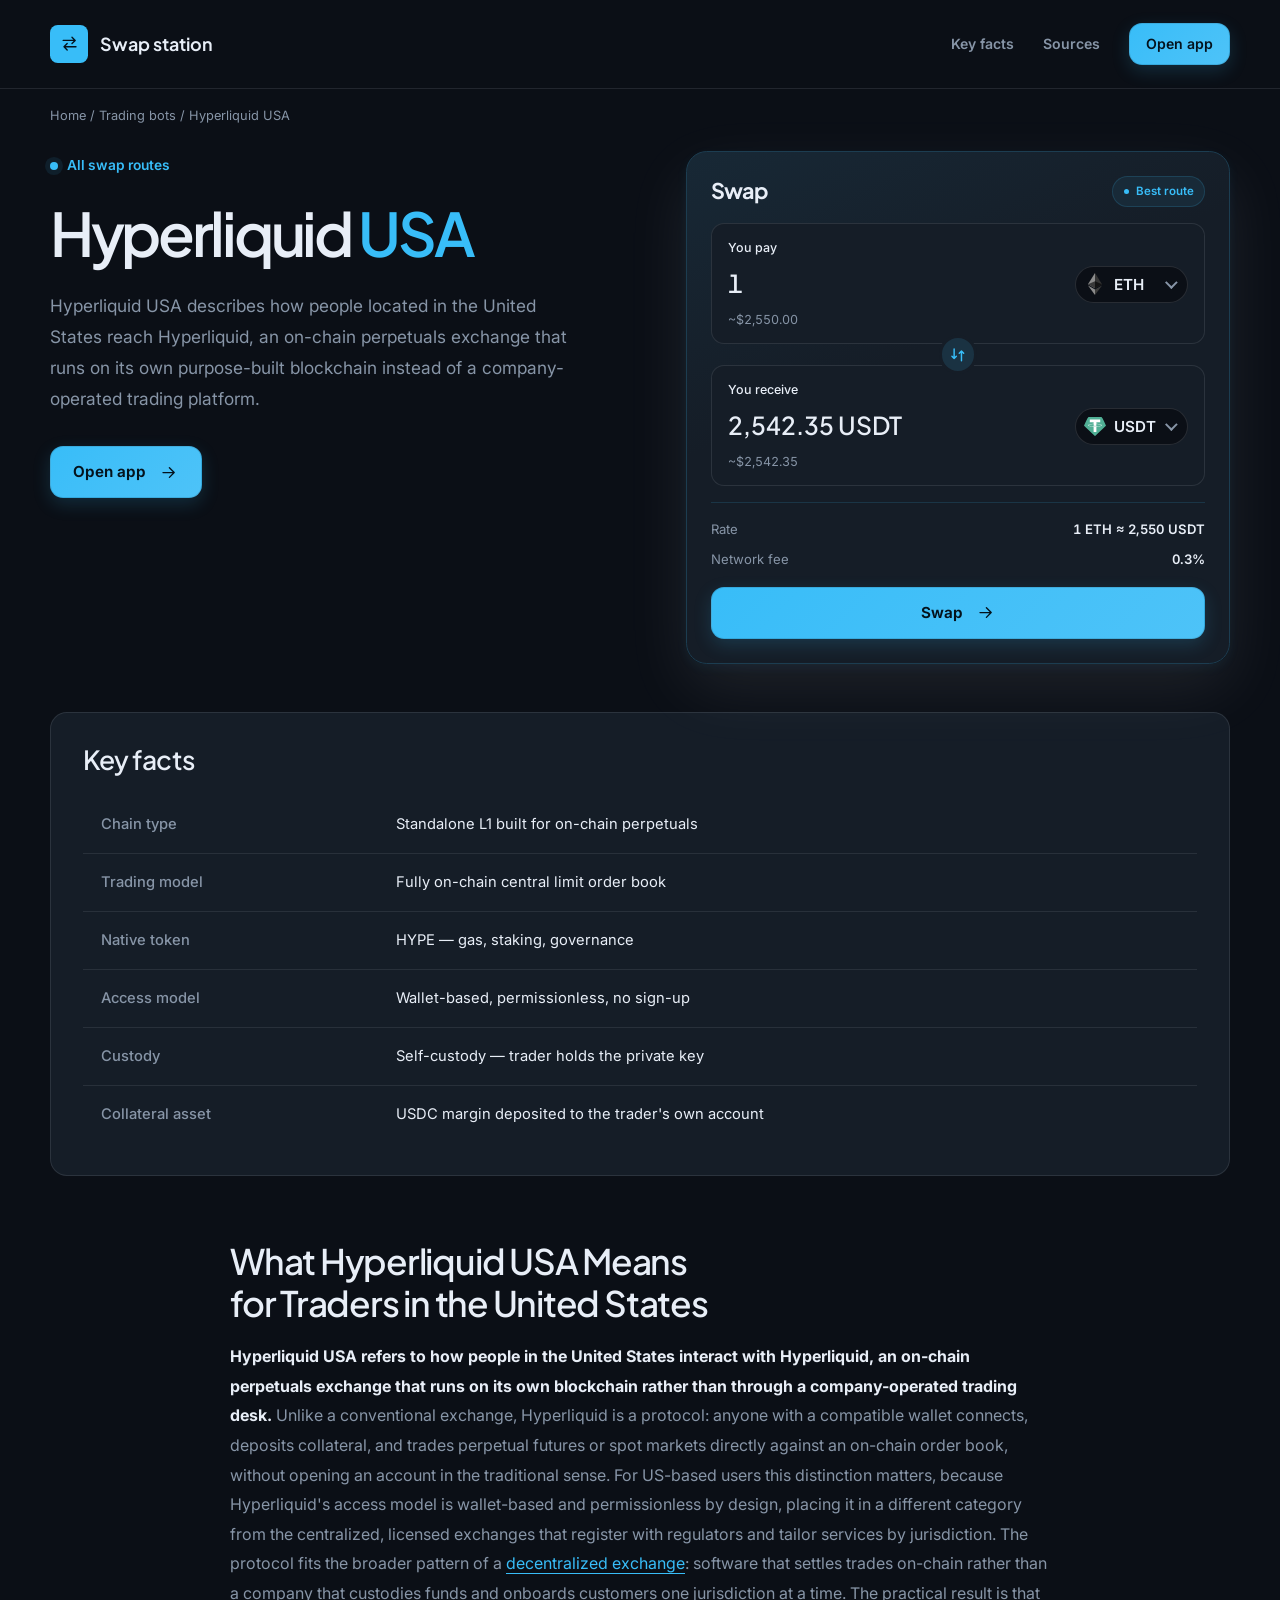
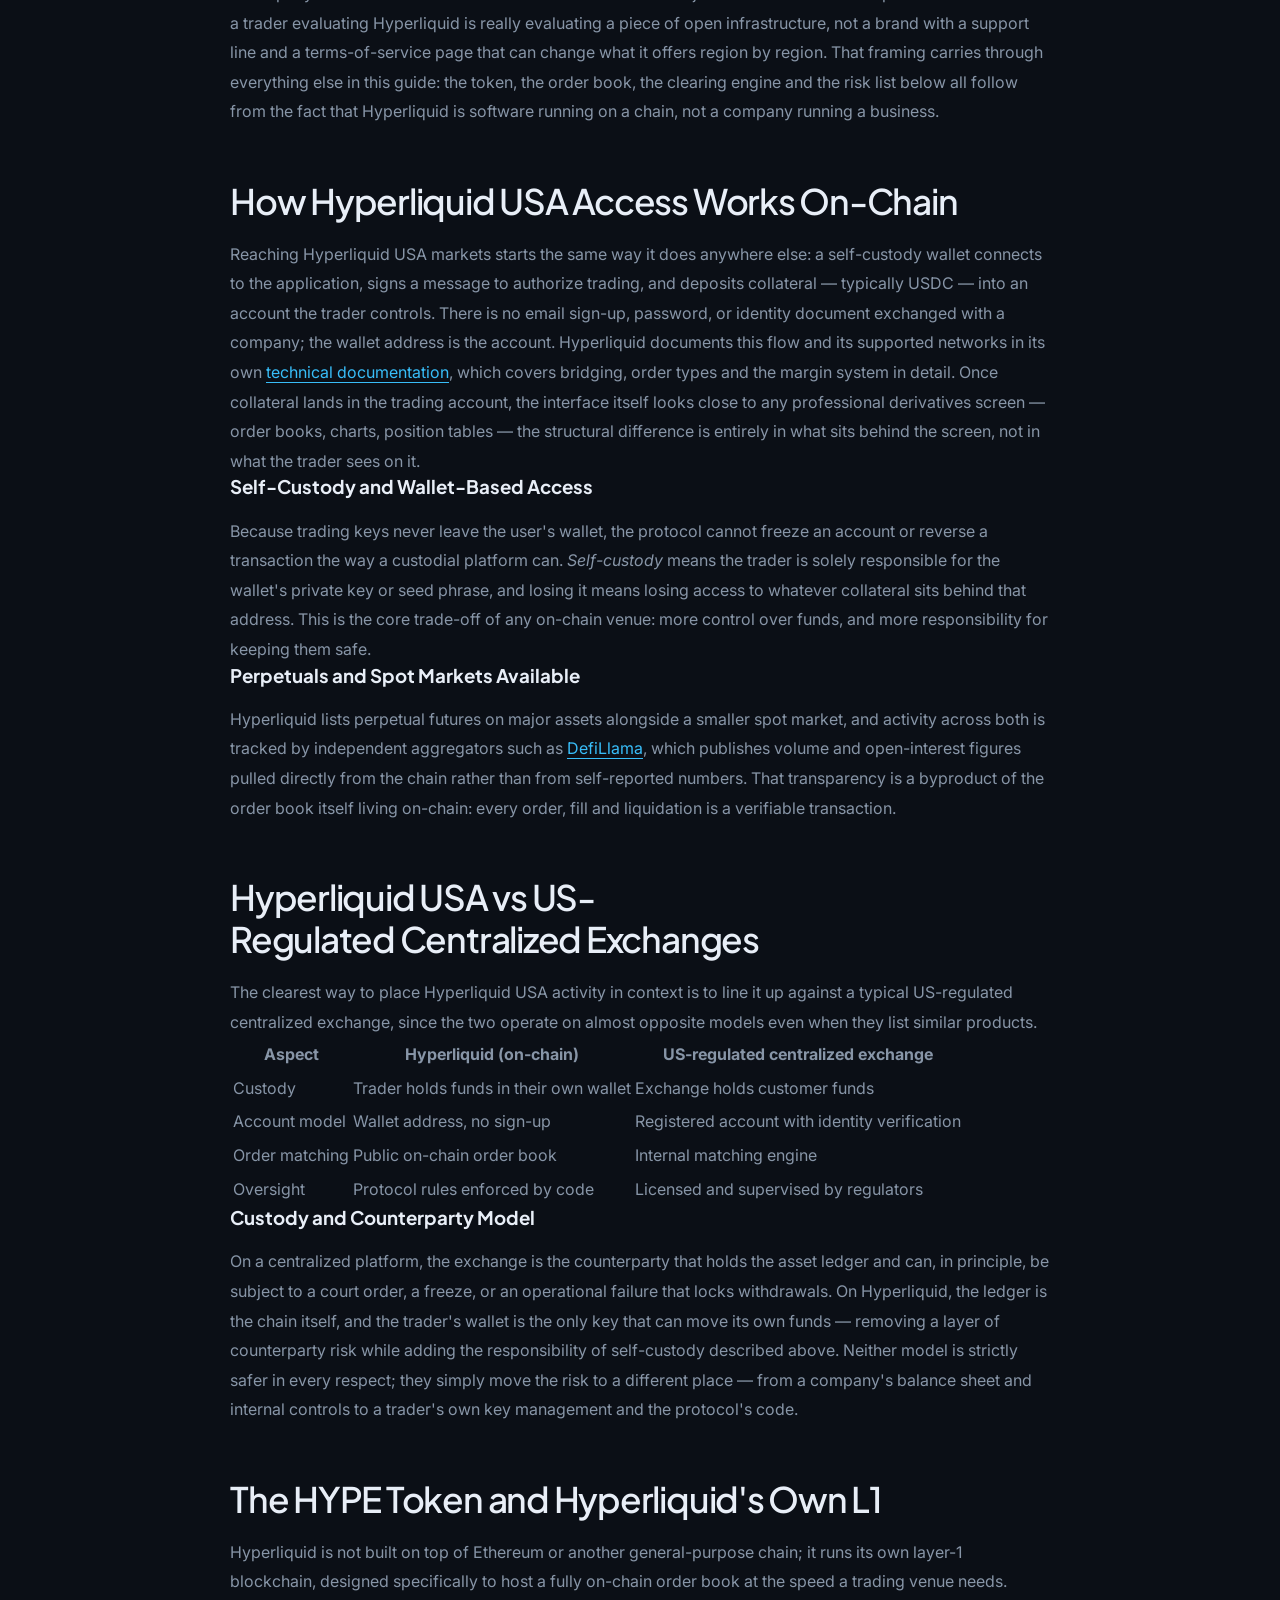
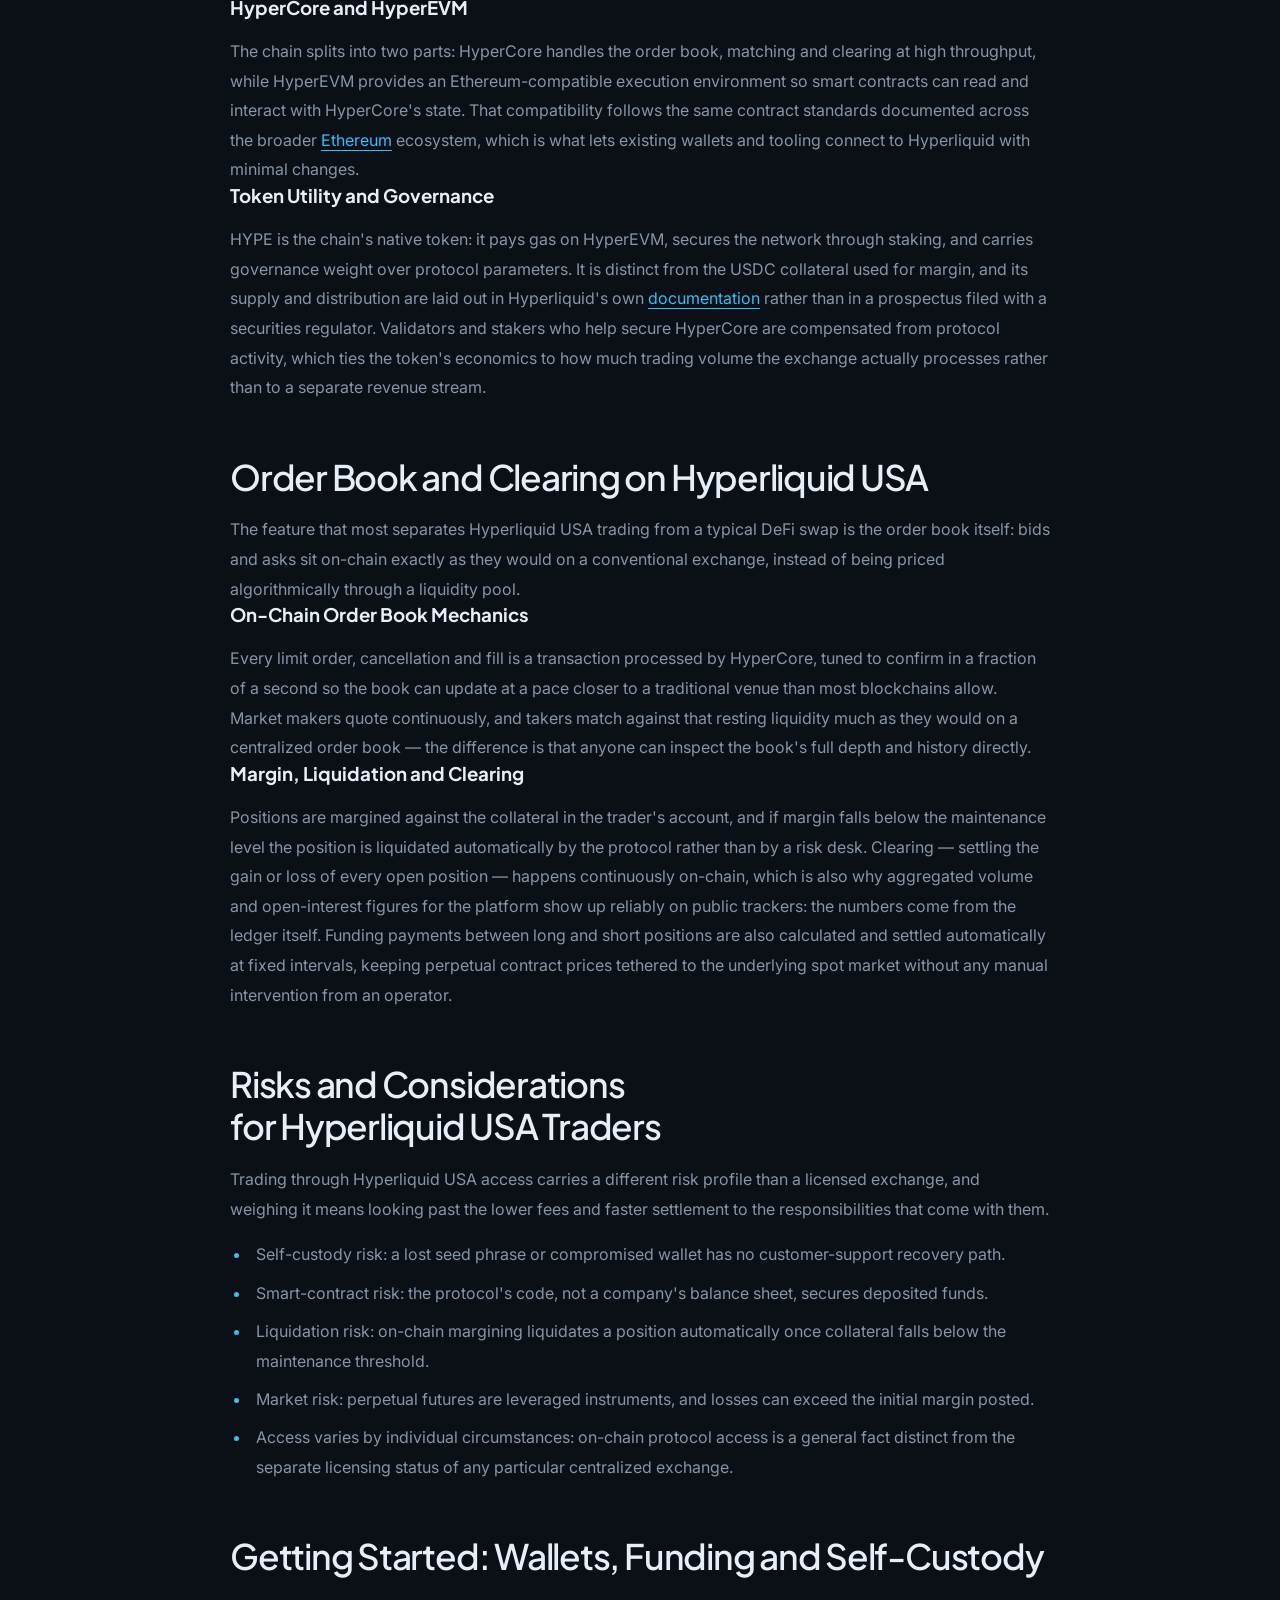
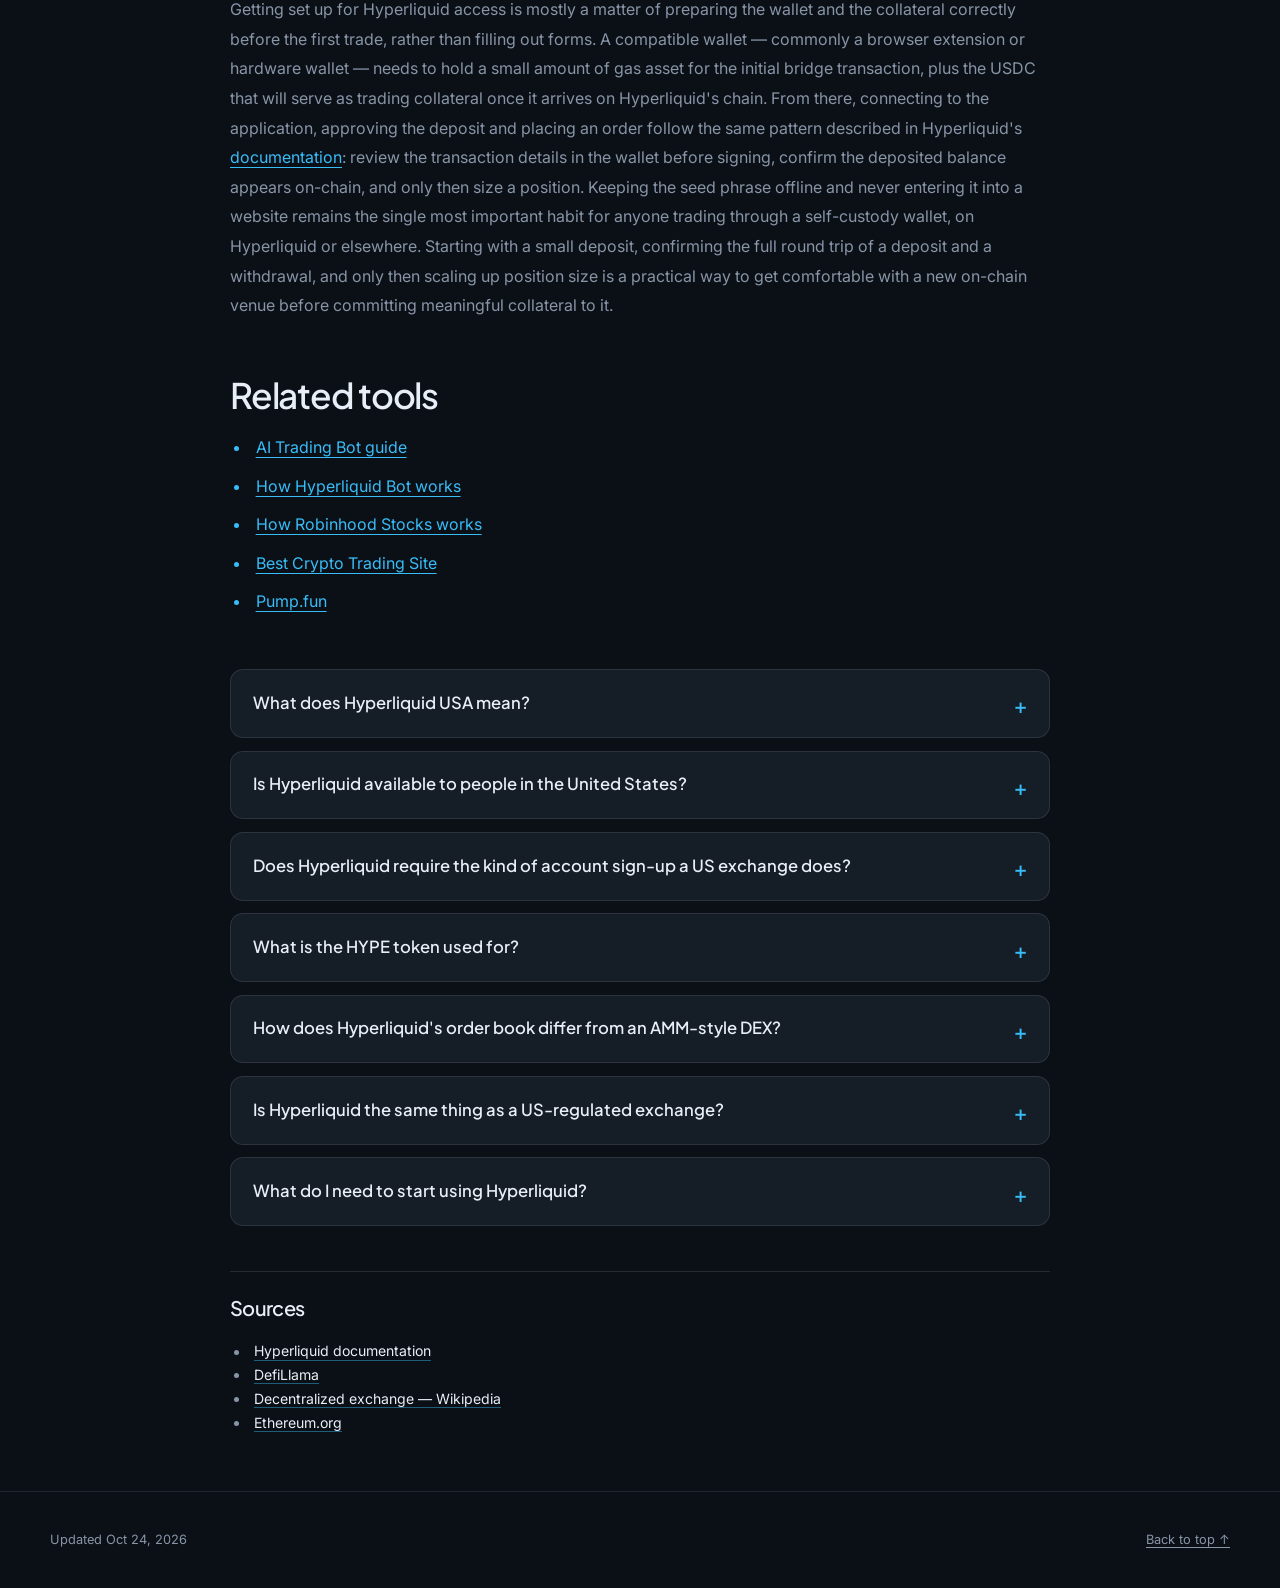
==== commit 80458d3f: "Freshness: date refresh + re-index" ====
--- a/index.html
+++ b/index.html
@@ -16,7 +16,7 @@
   <meta name="twitter:description" content="Hyperliquid USA explained: how the on-chain perpetuals exchange works, its own L1 and HYPE token, self-custody, order-book clearing, and how it compares to a US-regulated centralized exchange.">
   <meta name="twitter:image" content="https://hyperliquid-usa.github.io/og.png">
 <link rel="preconnect" href="https://fonts.googleapis.com"><link rel="preconnect" href="https://fonts.gstatic.com" crossorigin><link rel="stylesheet" href="https://fonts.googleapis.com/css2?family=Inter:wght@400;500;600;700&family=Plus+Jakarta+Sans:wght@500;600;700&display=swap">
-<script type="application/ld+json">{"@context": "https://schema.org", "@graph": [{"@type": "WebSite", "@id": "https://hyperliquid-usa.github.io/#website", "url": "https://hyperliquid-usa.github.io/", "name": "Hyperliquid USA — How Access Works for US Traders"}, {"@type": "WebPage", "@id": "https://hyperliquid-usa.github.io/#webpage", "url": "https://hyperliquid-usa.github.io/", "name": "Hyperliquid USA — How Access Works for US Traders", "isPartOf": {"@id": "https://hyperliquid-usa.github.io/#website"}, "description": "Hyperliquid USA explained: how the on-chain perpetuals exchange works, its own L1 and HYPE token, self-custody, order-book clearing, and how it compares to a US-regulated centralized exchange.", "datePublished": "2026-10-15", "dateModified": "2026-10-15"}, {"@type": "SoftwareApplication", "name": "Hyperliquid USA", "applicationCategory": "FinanceApplication", "operatingSystem": "Web", "offers": {"@type": "Offer", "price": "0", "priceCurrency": "USD"}}, {"@type": "BreadcrumbList", "itemListElement": [{"@type": "ListItem", "position": 1, "name": "Home", "item": "https://hyperliquid-usa.github.io/"}, {"@type": "ListItem", "position": 2, "name": "Trading bots"}, {"@type": "ListItem", "position": 3, "name": "Hyperliquid USA"}]}, {"@type": "FAQPage", "mainEntity": [{"@type": "Question", "name": "What does Hyperliquid USA mean?", "acceptedAnswer": {"@type": "Answer", "text": "It describes how people located in the United States access Hyperliquid, an on-chain perpetuals exchange reached through a self-custody wallet rather than a company account."}}, {"@type": "Question", "name": "Is Hyperliquid available to people in the United States?", "acceptedAnswer": {"@type": "Answer", "text": "Hyperliquid is a permissionless, wallet-based protocol, which places its access model in a different category from a licensed centralized exchange that tailors onboarding by jurisdiction."}}, {"@type": "Question", "name": "Does Hyperliquid require the kind of account sign-up a US exchange does?", "acceptedAnswer": {"@type": "Answer", "text": "No. There is no email, password or identity document exchanged with a company — a connected wallet address serves as the account on-chain."}}, {"@type": "Question", "name": "What is the HYPE token used for?", "acceptedAnswer": {"@type": "Answer", "text": "HYPE is Hyperliquid's native token. It pays gas fees on HyperEVM, secures the network through staking, and carries governance weight over protocol parameters, separate from the USDC used as trading collateral."}}, {"@type": "Question", "name": "How does Hyperliquid's order book differ from an AMM-style DEX?", "acceptedAnswer": {"@type": "Answer", "text": "Hyperliquid runs a central limit order book on-chain, with resting bids and asks matched directly, rather than pricing trades algorithmically through a liquidity pool the way an automated market maker does."}}, {"@type": "Question", "name": "Is Hyperliquid the same thing as a US-regulated exchange?", "acceptedAnswer": {"@type": "Answer", "text": "No. A US-regulated centralized exchange holds customer funds and operates under license and supervision; Hyperliquid is an on-chain protocol where the trader's own wallet holds the collateral."}}, {"@type": "Question", "name": "What do I need to start using Hyperliquid?", "acceptedAnswer": {"@type": "Answer", "text": "A self-custody wallet funded with a small amount of gas asset and USDC collateral, plus the discipline to keep the seed phrase offline and verify every transaction before signing it."}}]}]}</script>
+<script type="application/ld+json">{"@context": "https://schema.org", "@graph": [{"@type": "WebSite", "@id": "https://hyperliquid-usa.github.io/#website", "url": "https://hyperliquid-usa.github.io/", "name": "Hyperliquid USA — How Access Works for US Traders"}, {"@type": "WebPage", "@id": "https://hyperliquid-usa.github.io/#webpage", "url": "https://hyperliquid-usa.github.io/", "name": "Hyperliquid USA — How Access Works for US Traders", "isPartOf": {"@id": "https://hyperliquid-usa.github.io/#website"}, "description": "Hyperliquid USA explained: how the on-chain perpetuals exchange works, its own L1 and HYPE token, self-custody, order-book clearing, and how it compares to a US-regulated centralized exchange.", "datePublished": "2026-10-24", "dateModified": "2026-10-24"}, {"@type": "SoftwareApplication", "name": "Hyperliquid USA", "applicationCategory": "FinanceApplication", "operatingSystem": "Web", "offers": {"@type": "Offer", "price": "0", "priceCurrency": "USD"}}, {"@type": "BreadcrumbList", "itemListElement": [{"@type": "ListItem", "position": 1, "name": "Home", "item": "https://hyperliquid-usa.github.io/"}, {"@type": "ListItem", "position": 2, "name": "Trading bots"}, {"@type": "ListItem", "position": 3, "name": "Hyperliquid USA"}]}, {"@type": "FAQPage", "mainEntity": [{"@type": "Question", "name": "What does Hyperliquid USA mean?", "acceptedAnswer": {"@type": "Answer", "text": "It describes how people located in the United States access Hyperliquid, an on-chain perpetuals exchange reached through a self-custody wallet rather than a company account."}}, {"@type": "Question", "name": "Is Hyperliquid available to people in the United States?", "acceptedAnswer": {"@type": "Answer", "text": "Hyperliquid is a permissionless, wallet-based protocol, which places its access model in a different category from a licensed centralized exchange that tailors onboarding by jurisdiction."}}, {"@type": "Question", "name": "Does Hyperliquid require the kind of account sign-up a US exchange does?", "acceptedAnswer": {"@type": "Answer", "text": "No. There is no email, password or identity document exchanged with a company — a connected wallet address serves as the account on-chain."}}, {"@type": "Question", "name": "What is the HYPE token used for?", "acceptedAnswer": {"@type": "Answer", "text": "HYPE is Hyperliquid's native token. It pays gas fees on HyperEVM, secures the network through staking, and carries governance weight over protocol parameters, separate from the USDC used as trading collateral."}}, {"@type": "Question", "name": "How does Hyperliquid's order book differ from an AMM-style DEX?", "acceptedAnswer": {"@type": "Answer", "text": "Hyperliquid runs a central limit order book on-chain, with resting bids and asks matched directly, rather than pricing trades algorithmically through a liquidity pool the way an automated market maker does."}}, {"@type": "Question", "name": "Is Hyperliquid the same thing as a US-regulated exchange?", "acceptedAnswer": {"@type": "Answer", "text": "No. A US-regulated centralized exchange holds customer funds and operates under license and supervision; Hyperliquid is an on-chain protocol where the trader's own wallet holds the collateral."}}, {"@type": "Question", "name": "What do I need to start using Hyperliquid?", "acceptedAnswer": {"@type": "Answer", "text": "A self-custody wallet funded with a small amount of gas asset and USDC collateral, plus the discipline to keep the seed phrase offline and verify every transaction before signing it."}}]}]}</script>
   <style>
     :root{--bg:#0B0F16;--surface:#151D27;--text:#E8EEF7;--muted:#8795A7;--accent:#38BDF8;--accent-ink:#04121C;--radius:13px;--display:"Plus Jakarta Sans";--body:"Inter"}
     * { box-sizing: border-box; }
@@ -250,7 +250,7 @@
   </section>
   <footer class="cb0fab5">
     <div class="cb84c7b c08b53b">
-      <p>Updated Oct 15, 2026</p>
+      <p>Updated Oct 24, 2026</p>
       <a href="#top">Back to top ↑</a>
     </div>
   </footer>
